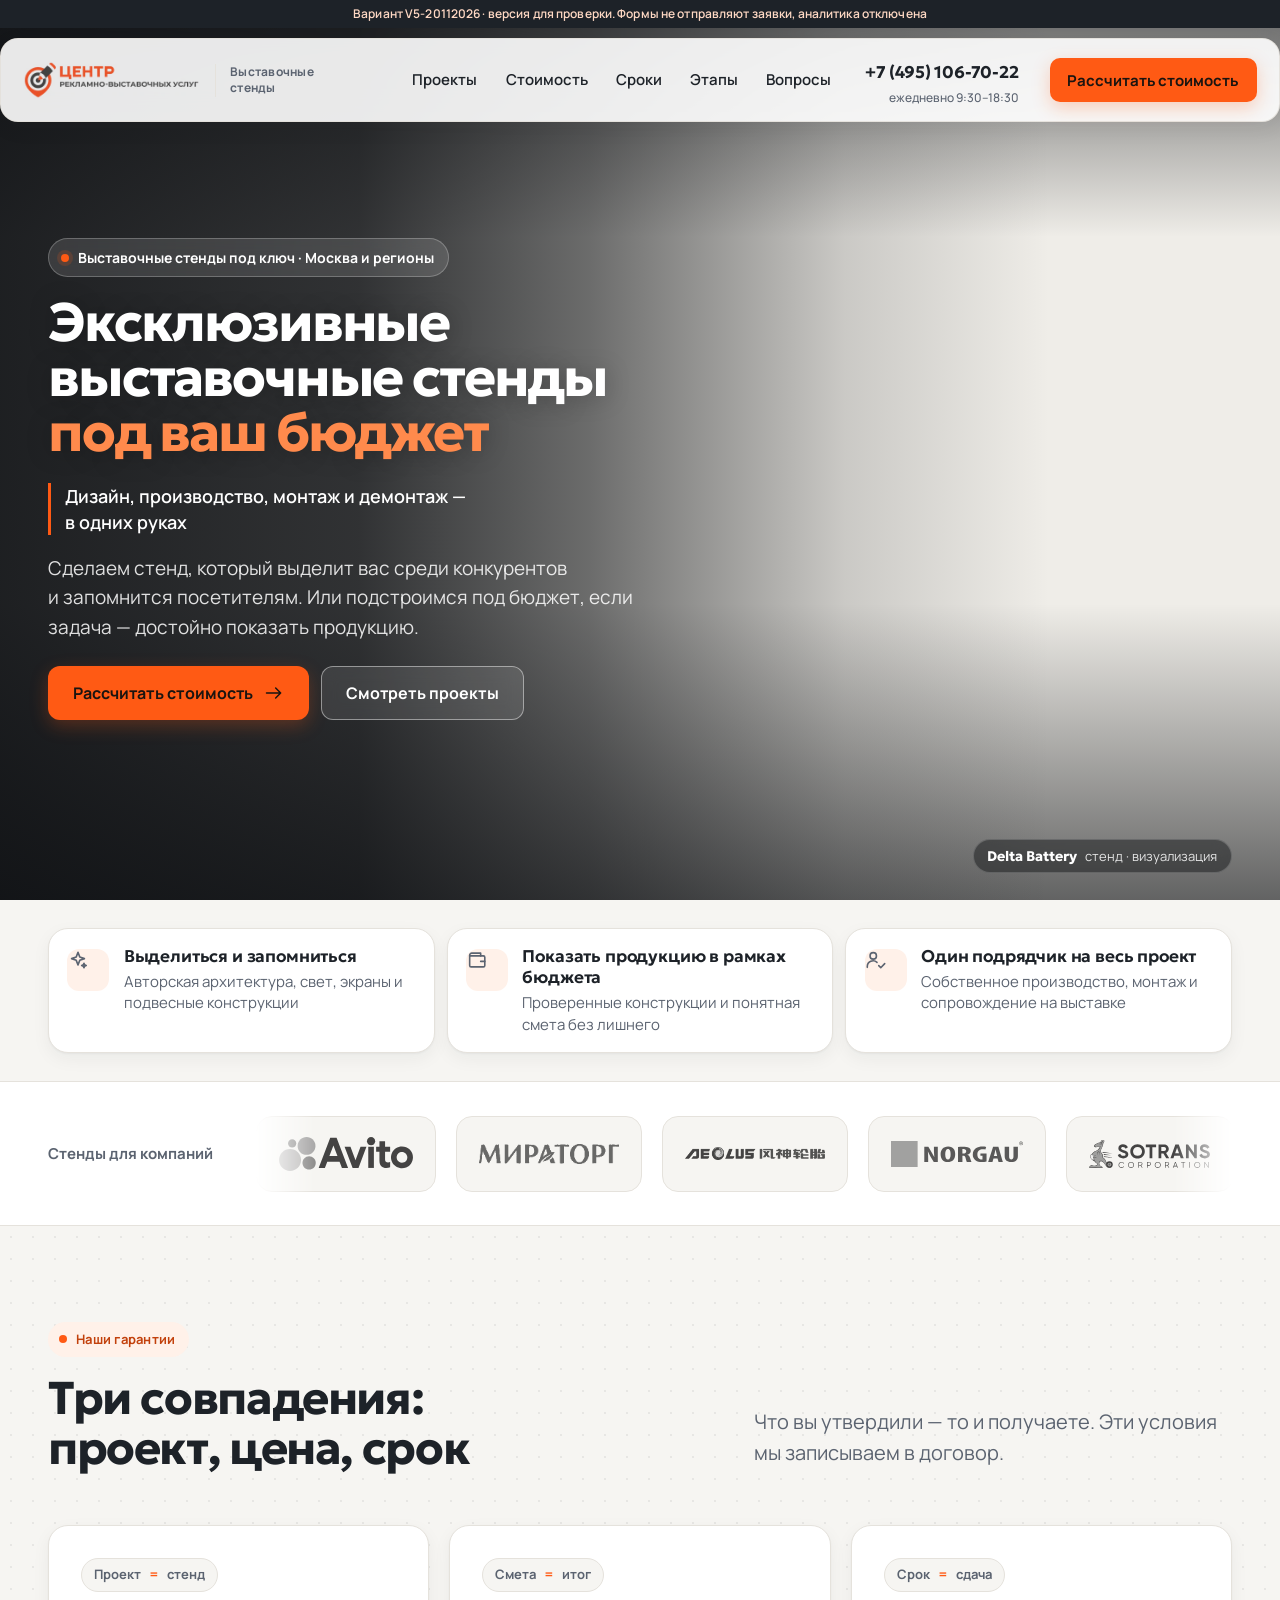
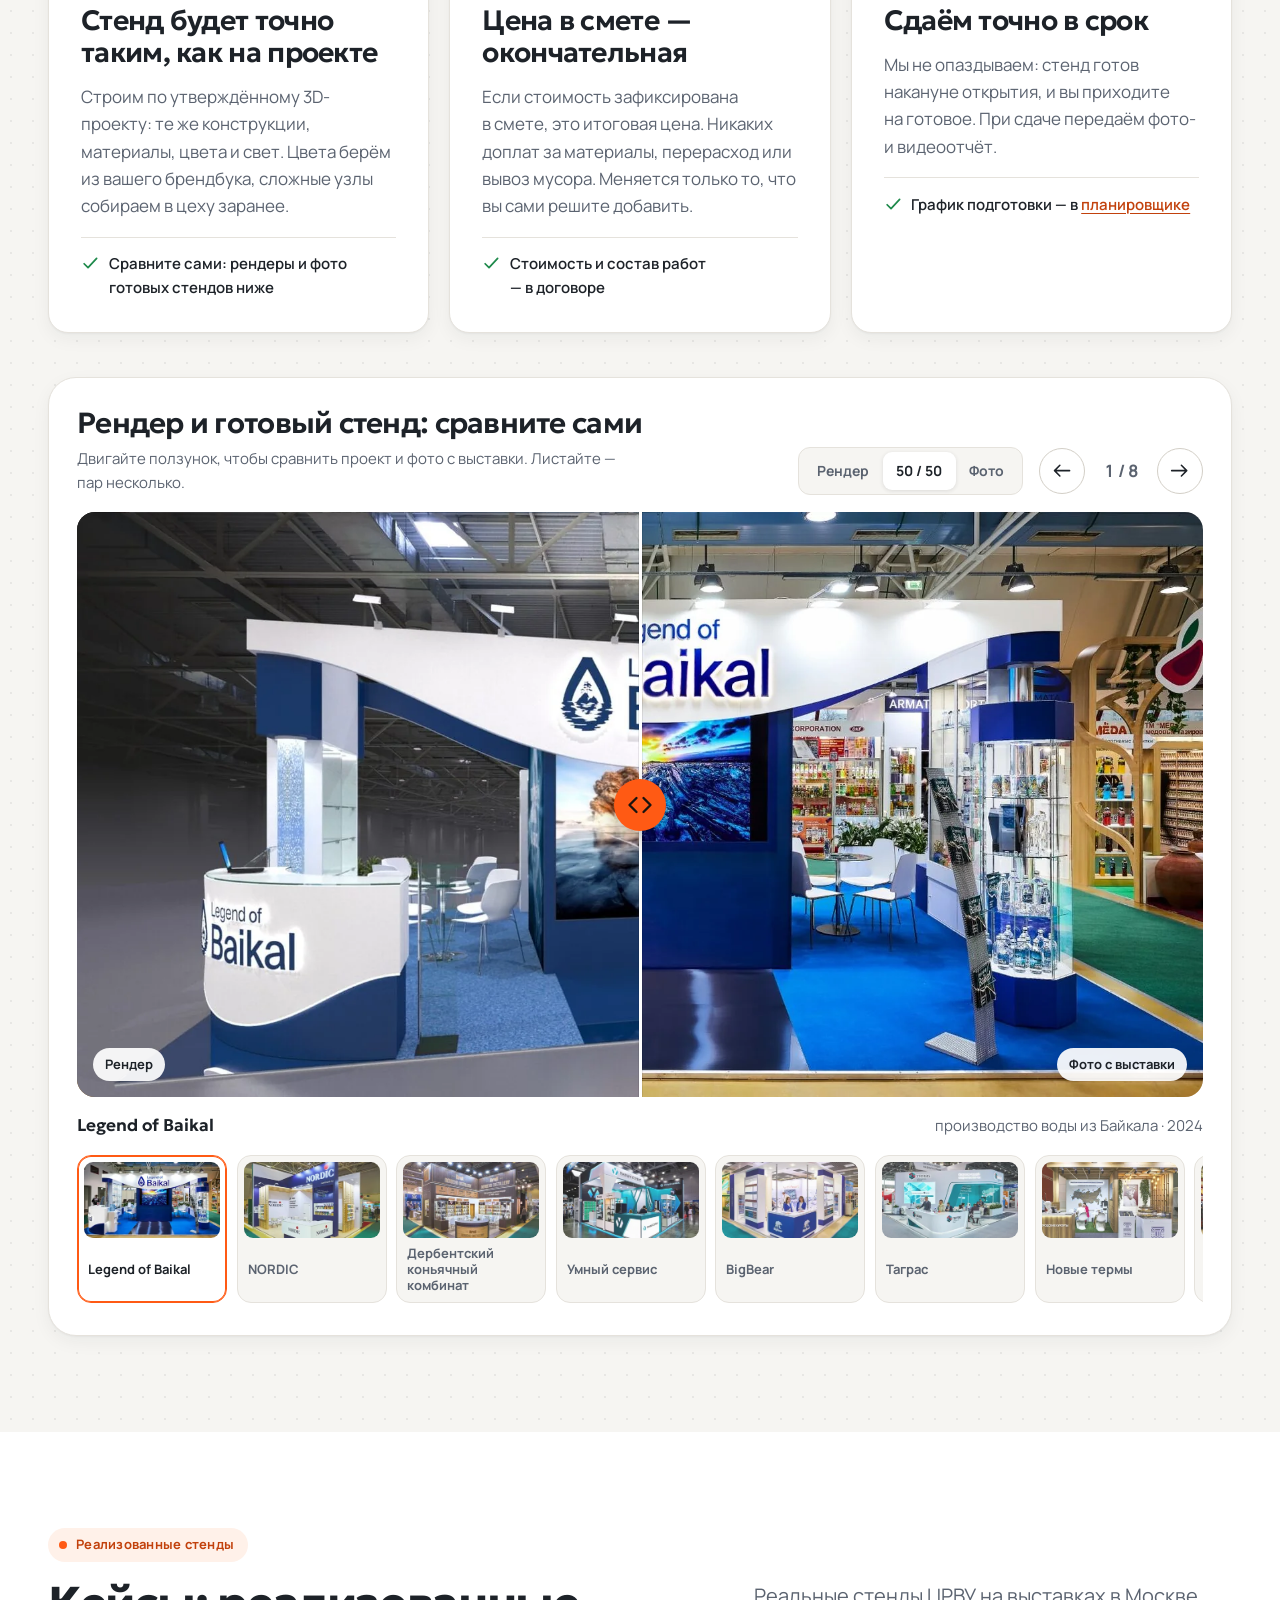
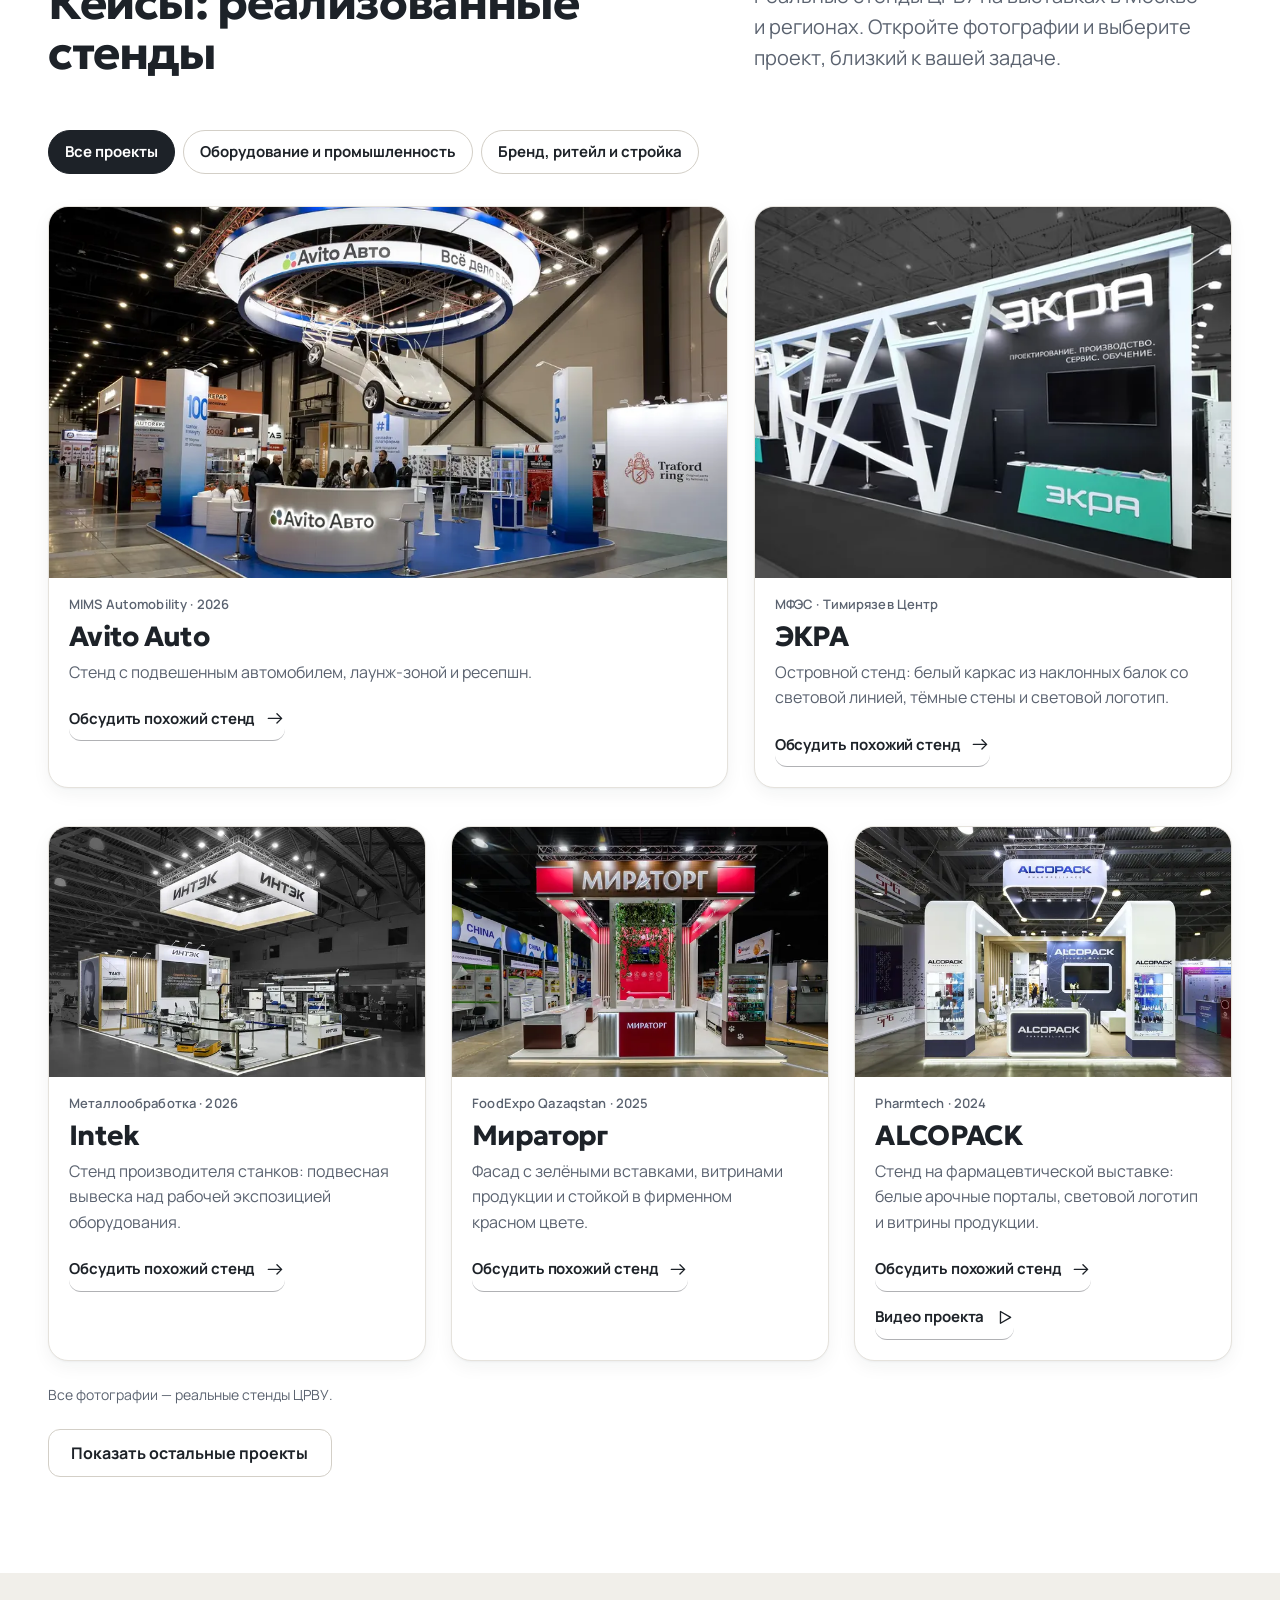
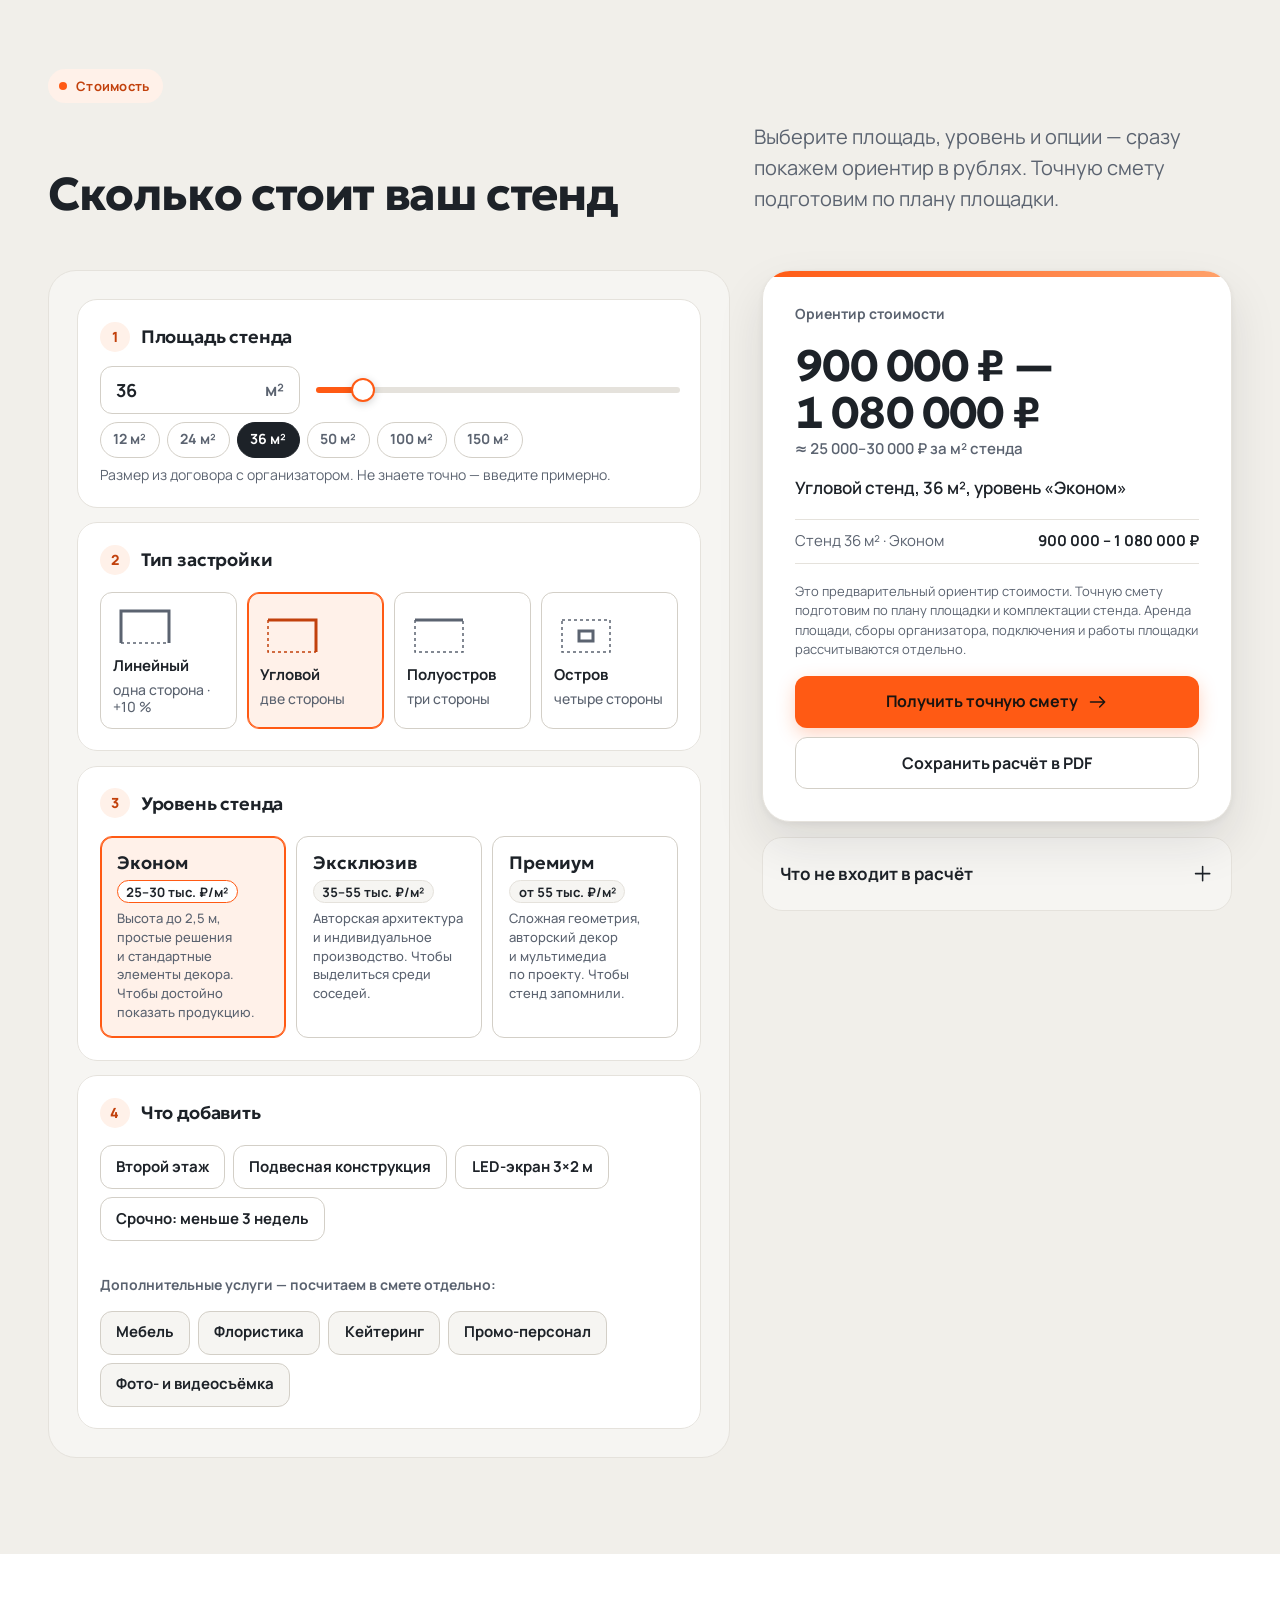
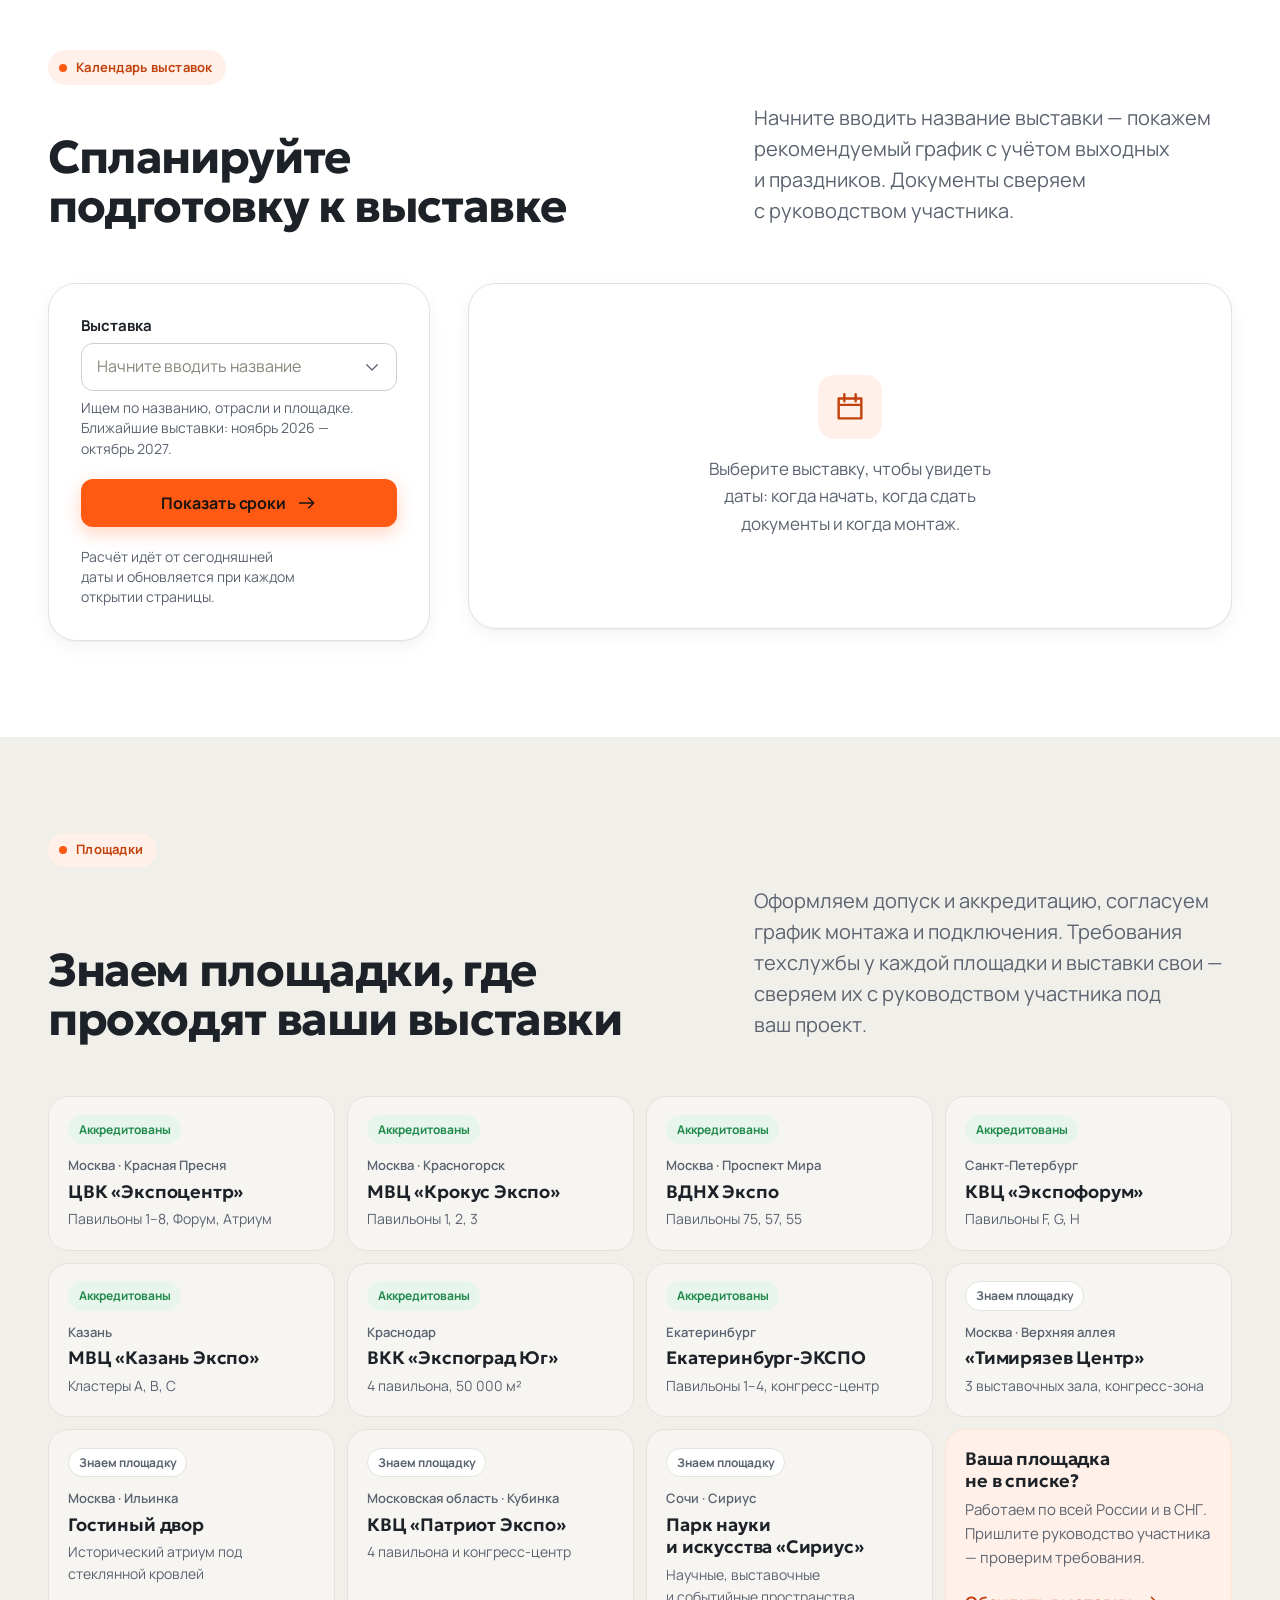
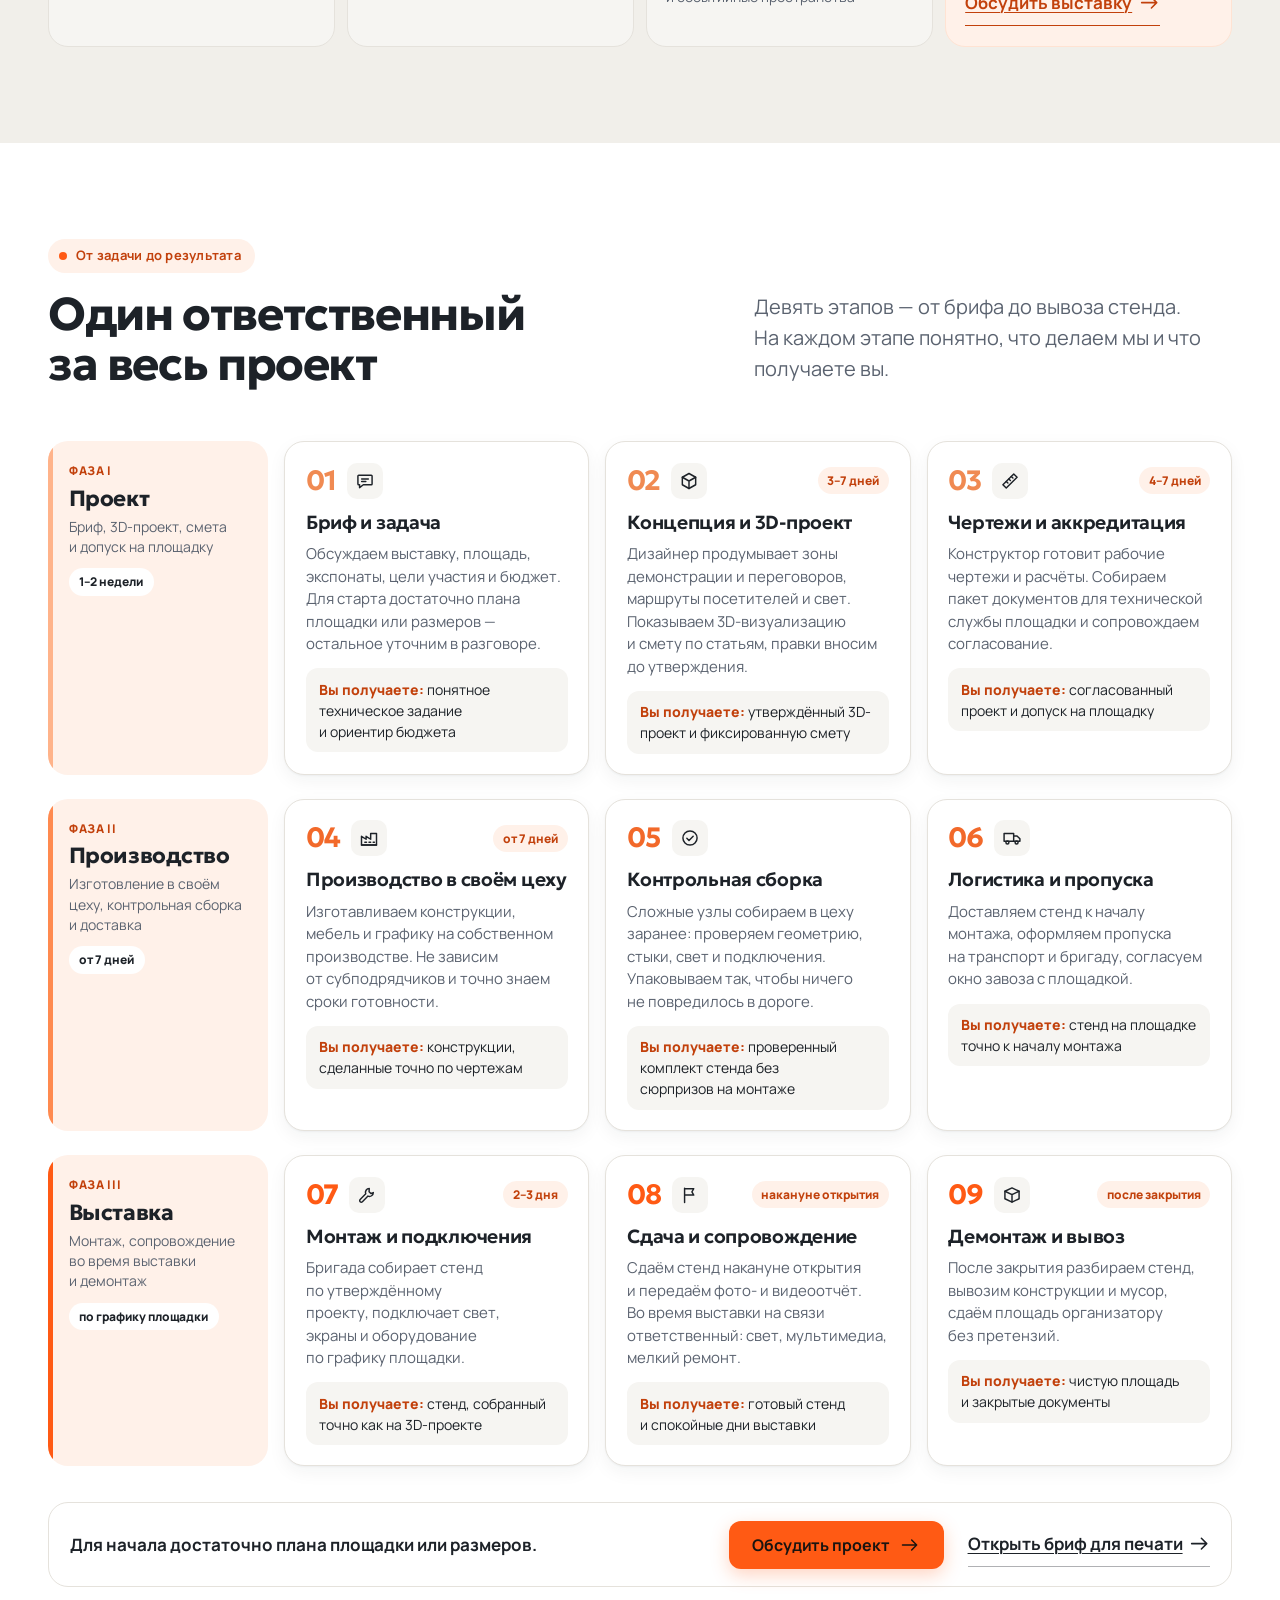
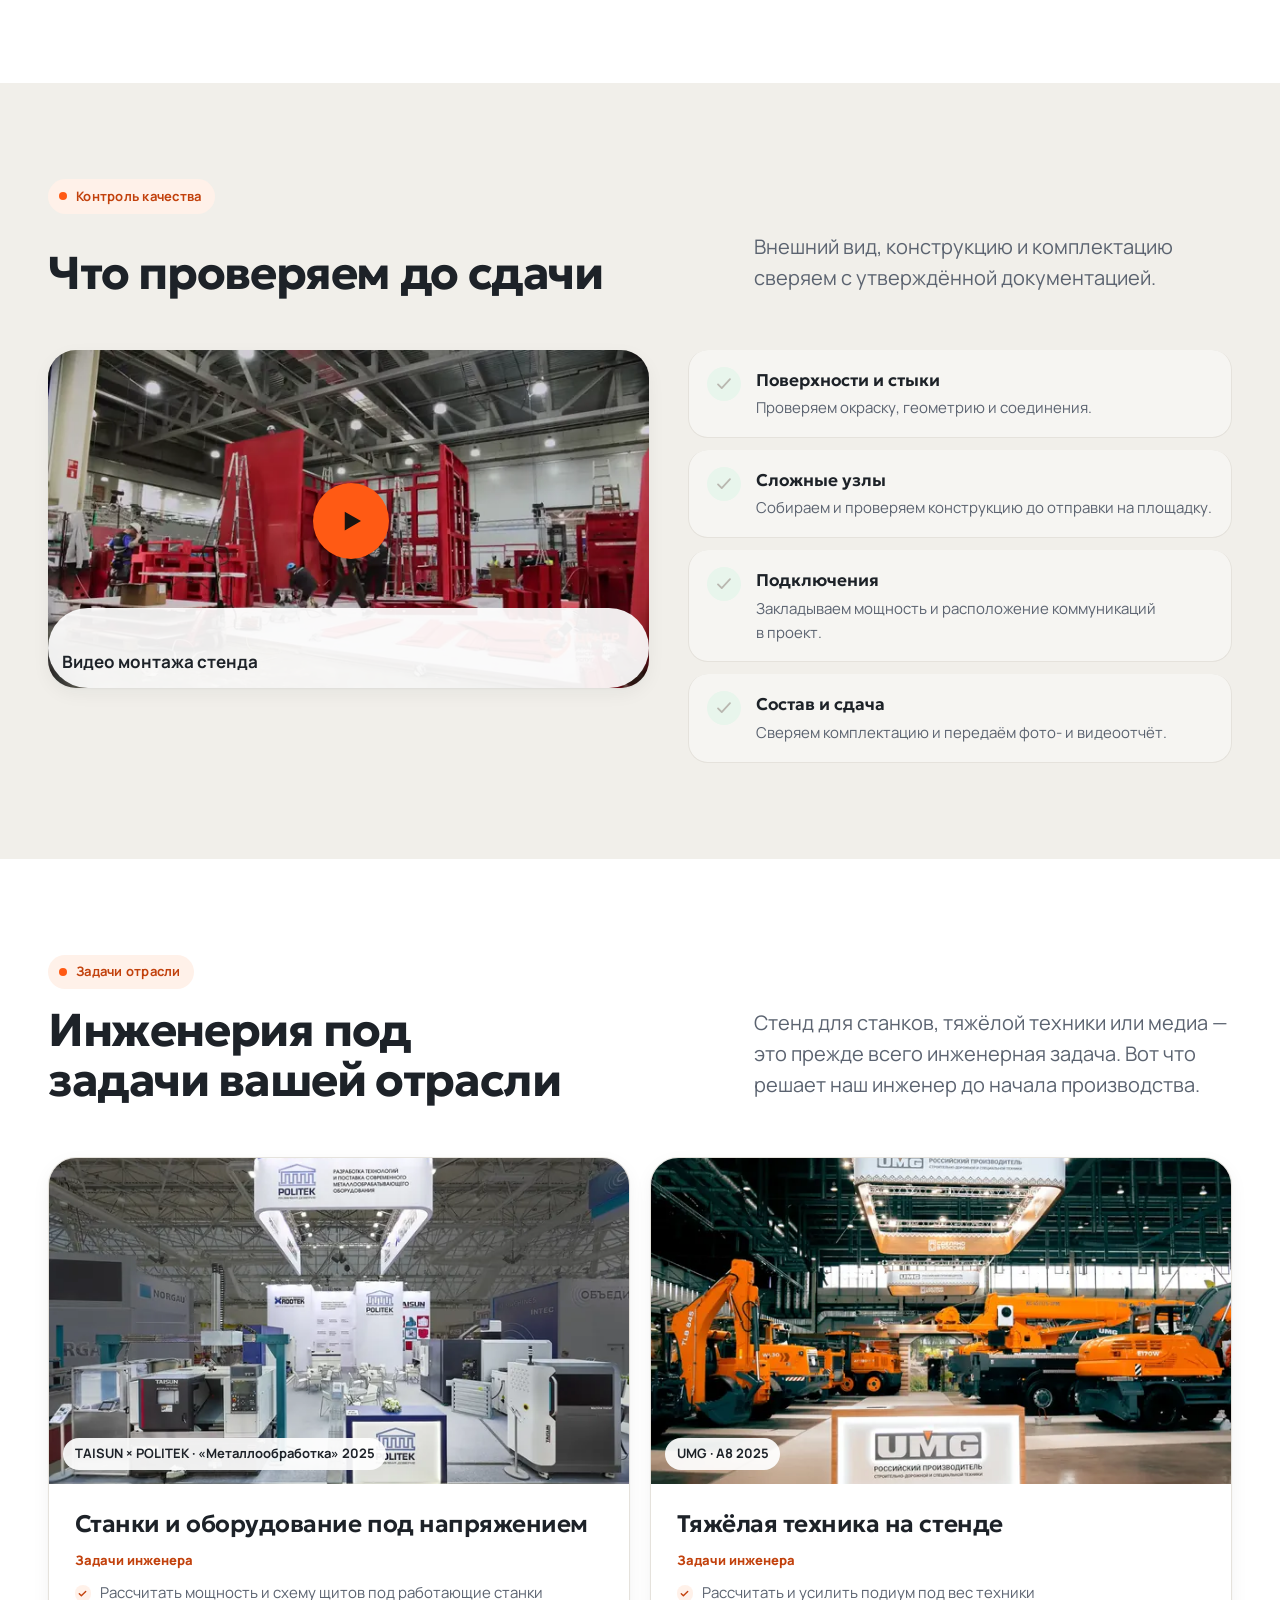
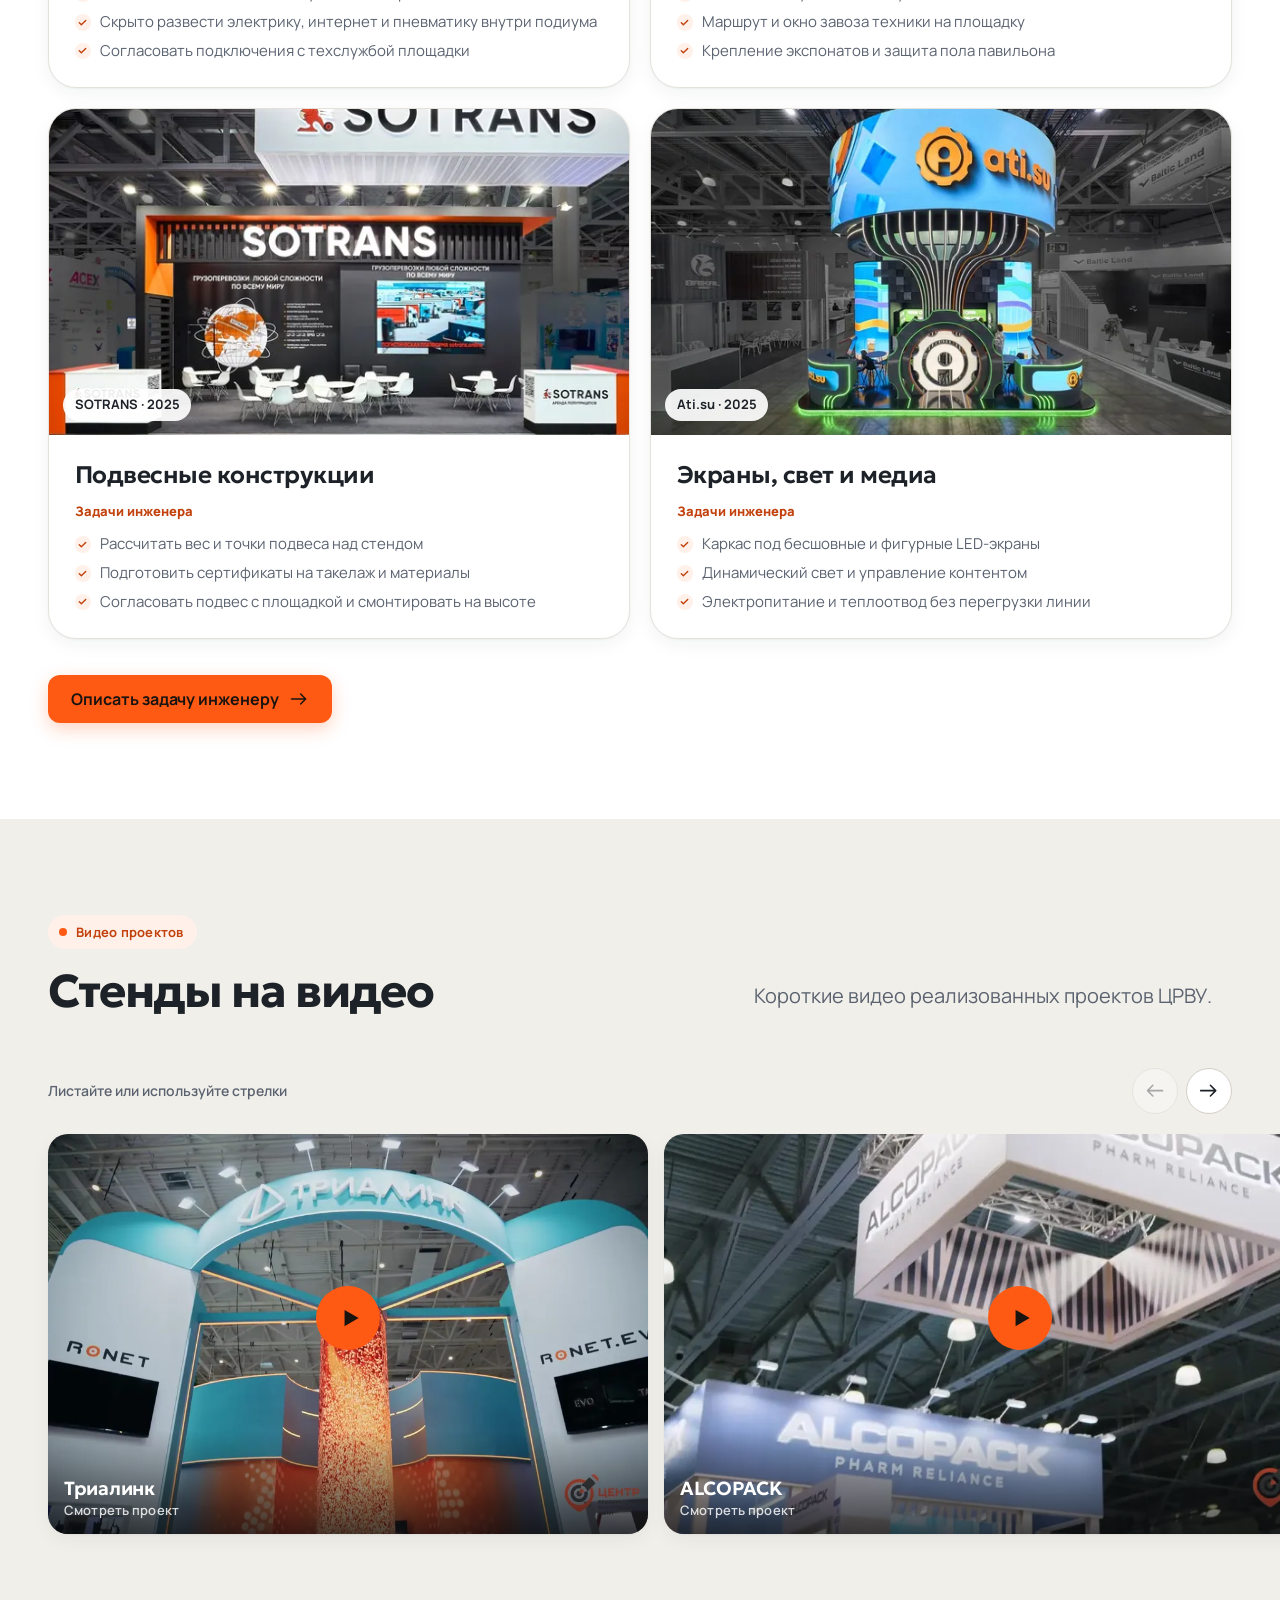
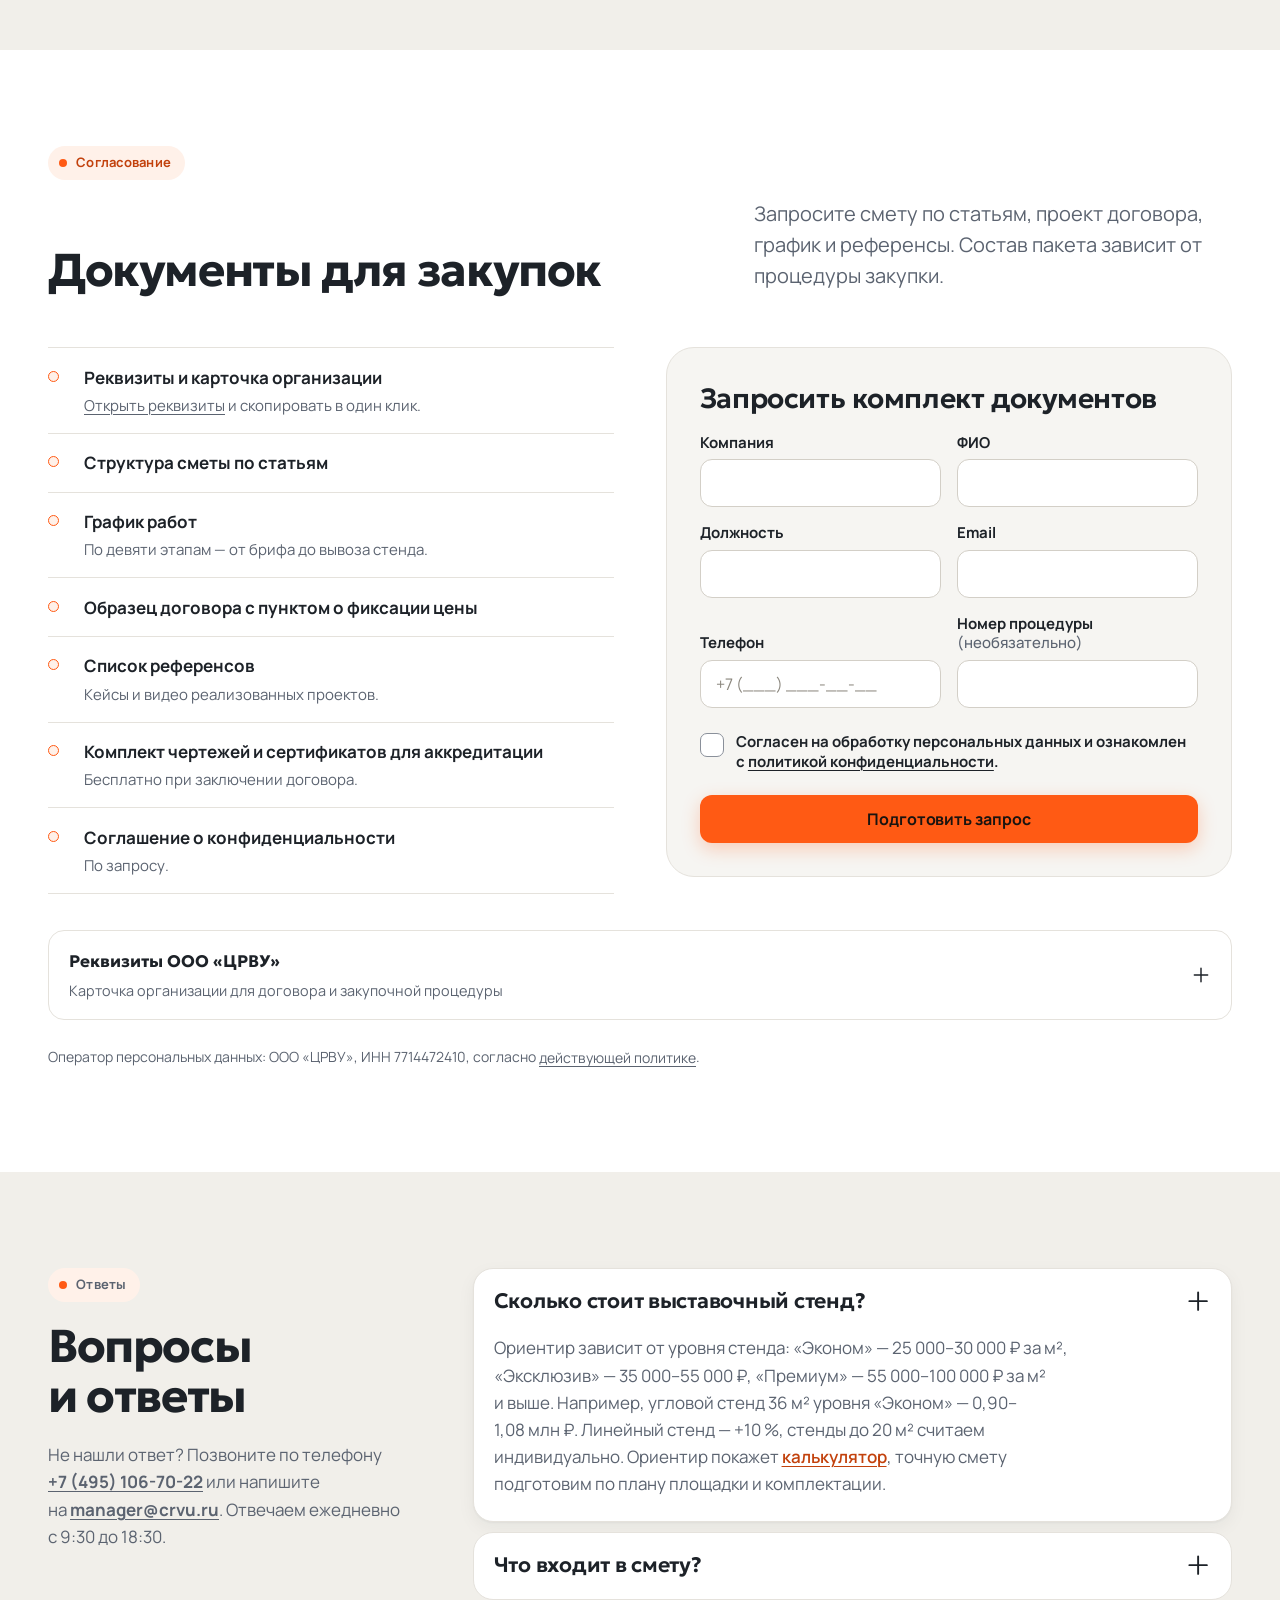
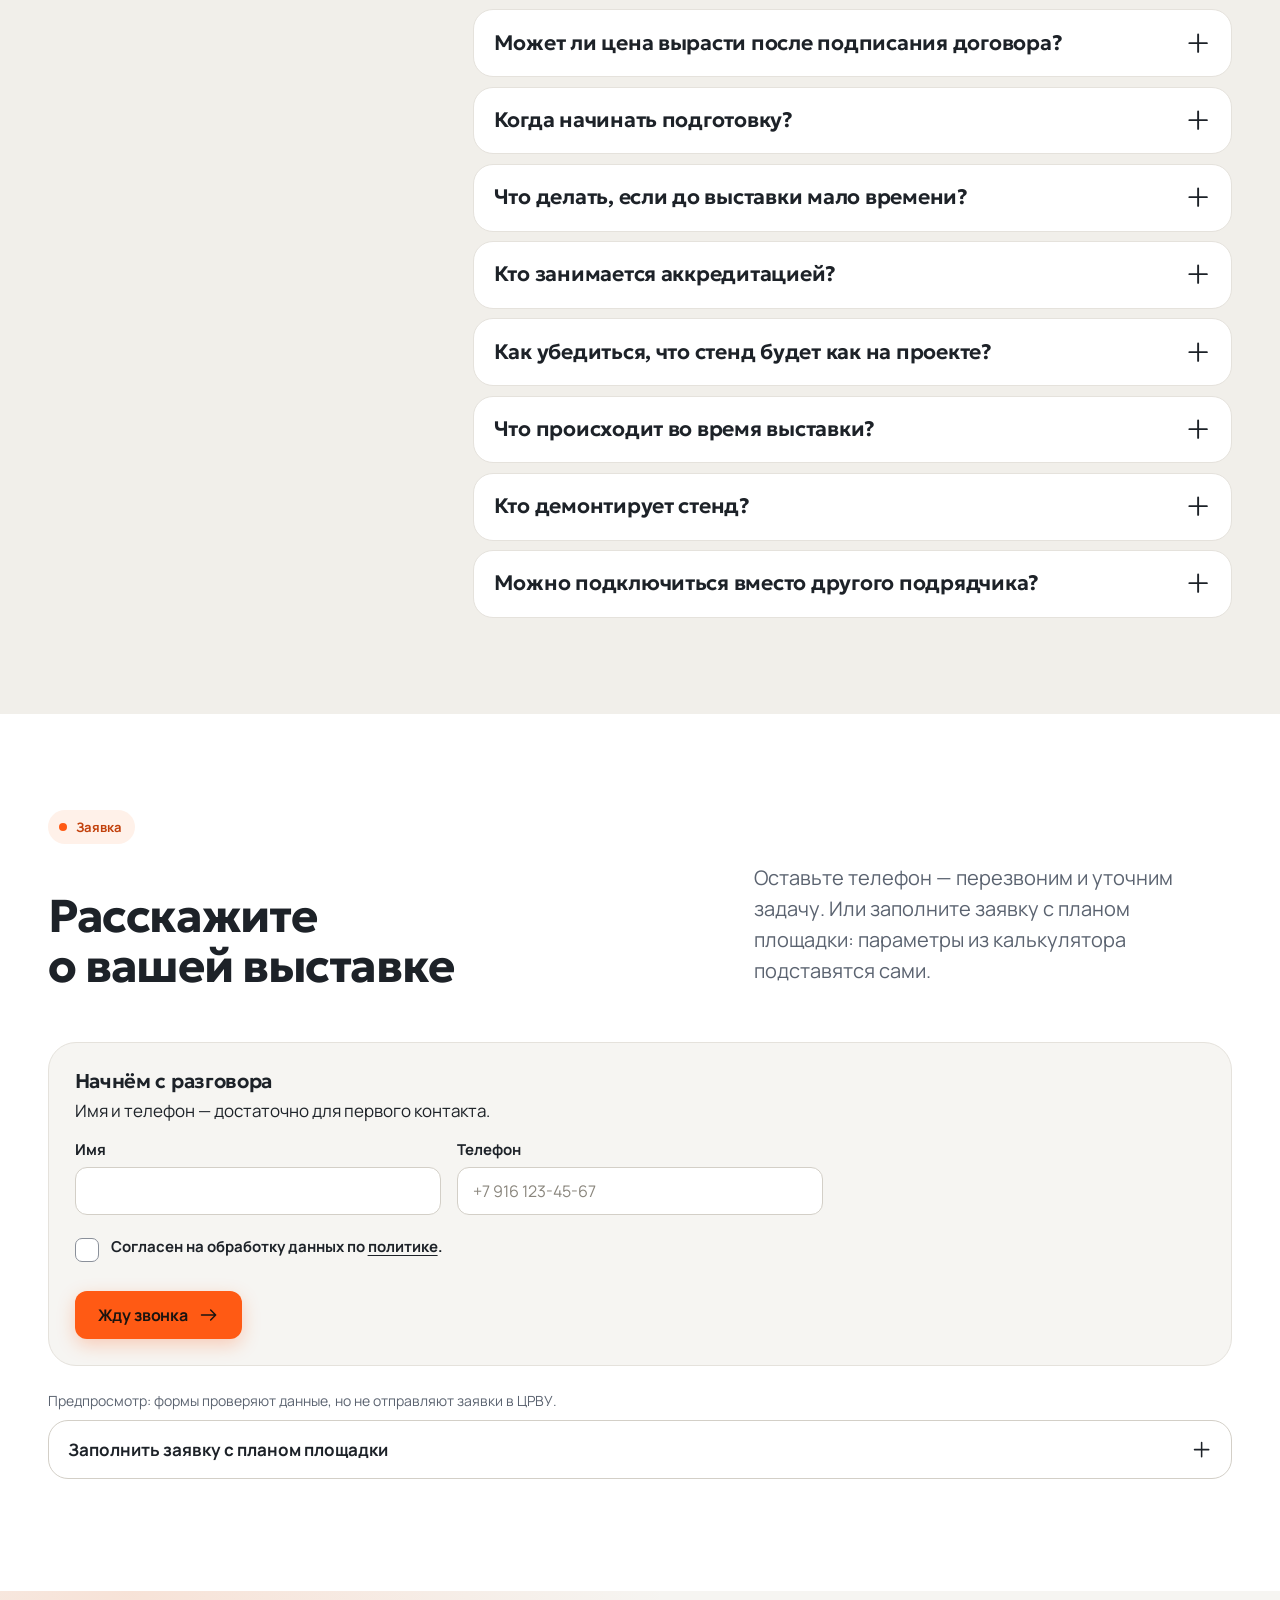
==== index.html @ b51f2aa7 "ЦРВУ: лендинг выставочных стендов, вариант V5-20112026 (убрана цена «от 900 000 ₽» с первого экрана," ====
<!DOCTYPE html>
<html lang="ru">
<head>
<meta charset="utf-8"/>
<meta content="width=device-width, initial-scale=1, viewport-fit=cover" name="viewport"/>
<title>ЦРВУ — эксклюзивные выставочные стенды под ваш бюджет | вариант V5-20112026</title>
<meta content="Выставочные стенды под ключ: дизайн, производство, монтаж и демонтаж. Три уровня — Эконом, Эксклюзив и Премиум. Реальные проекты ЦРВУ, калькулятор стоимости и планировщик сроков." name="description"/>
<meta content="noindex, nofollow" name="robots"/>
<meta content="#f6f5f2" name="theme-color"/>
<meta content="website" property="og:type"/>
<meta content="ru_RU" property="og:locale"/>
<meta content="ЦРВУ" property="og:site_name"/>
<meta content="Эксклюзивные выставочные стенды под ваш бюджет — ЦРВУ" property="og:title"/>
<meta content="Проект, производство, монтаж и демонтаж в одних руках. Рассчитайте ориентир стоимости стенда в калькуляторе." property="og:description"/>
<meta content="https://sokolnikovalex1975.github.io/crvu-stendy-landing-V5-20112026/assets/v5/hero/og-delta-1200x630.jpg" property="og:image"/>
<meta content="https://sokolnikovalex1975.github.io/crvu-stendy-landing-V5-20112026/" property="og:url"/>
<meta content="1200" property="og:image:width"/>
<meta content="630" property="og:image:height"/>
<meta content="Визуализация выставочного стенда Delta Battery: белый портал с оранжевой подсветкой, витрины и стойка ресепшн" property="og:image:alt"/>
<meta content="summary_large_image" name="twitter:card"/>
<link href="assets/logos/crvu-favicon.png" rel="icon" sizes="32x32" type="image/png"/>
<link href="assets/logos/crvu-favicon.png" rel="apple-touch-icon"/>
<link as="font" crossorigin="" href="assets/fonts/geologica-cyrillic.woff2" rel="preload" type="font/woff2"/>
<link as="font" crossorigin="" href="assets/fonts/manrope-cyrillic.woff2" rel="preload" type="font/woff2"/>
<link as="image" href="assets/v5/hero/delta-1920.webp" imagesrcset="assets/v5/hero/delta-1280.webp 1280w, assets/v5/hero/delta-1920.webp 1920w, assets/v5/hero/delta-2560.webp 2560w" imagesizes="100vw" rel="preload" media="(min-width: 1000px), (orientation: landscape)" fetchpriority="high"/>
<link as="image" href="assets/v5/hero/delta-m-800.webp" imagesrcset="assets/v5/hero/delta-m-800.webp 800w, assets/v5/hero/delta-m-1200.webp 1200w" imagesizes="100vw" rel="preload" media="(max-width: 999px) and (orientation: portrait)" fetchpriority="high"/>
<script>document.documentElement.className += ' js';</script>
<link href="assets/css/fonts.css" rel="stylesheet"/>
<link href="assets/css/base.css" rel="stylesheet"/>
<link href="assets/css/sections.css" rel="stylesheet"/>
<link href="assets/css/tools.css" rel="stylesheet"/>
<link href="assets/css/revision.css" rel="stylesheet"/>
<link href="assets/css/v3.css" rel="stylesheet"/>
<link href="assets/css/v5.css" rel="stylesheet"/>
<!-- Яндекс Метрика, Varioqub и UIS в этой версии НЕ подключены: это превью для проверки. -->
</head>
<body id="top-of-page">
<a class="skip" href="#main">Перейти к содержимому</a>
<svg aria-hidden="true" focusable="false" height="0" style="position:absolute" width="0">
<defs>
<symbol id="i-arrow" viewbox="0 0 24 24"><path d="M3 12h17M14 6l6 6-6 6"></path></symbol>
<symbol id="i-phone" viewbox="0 0 24 24"><path d="M5 3h4l2 5-2.5 1.5a11 11 0 0 0 6 6L16 13l5 2v4a2 2 0 0 1-2 2A16 16 0 0 1 3 5a2 2 0 0 1 2-2z"></path></symbol>
<symbol id="i-close" viewbox="0 0 24 24"><path d="M5 5l14 14M19 5L5 19"></path></symbol>
<symbol id="i-chev" viewbox="0 0 24 24"><path d="M9 5l7 7-7 7"></path></symbol>
<symbol id="i-play" viewbox="0 0 24 24"><path d="M7 4.5v15l13-7.5z"></path></symbol>
<symbol id="i-check" viewbox="0 0 24 24"><path d="M4 12.5l5 5 11-12"></path></symbol>
<symbol id="i-plus" viewbox="0 0 24 24"><path d="M12 4v16M4 12h16"></path></symbol>
<symbol id="i-minus" viewbox="0 0 24 24"><path d="M4 12h16"></path></symbol>
<symbol id="i-upload" viewbox="0 0 24 24"><path d="M12 16V4M6 10l6-6 6 6M4 20h16"></path></symbol>
<symbol id="i-cal" viewbox="0 0 24 24"><path d="M4 6h16v14H4zM4 10.5h16M8 3v5M16 3v5"></path></symbol>
<symbol id="i-down" viewbox="0 0 24 24"><path d="M12 4v16M6 14l6 6 6-6"></path></symbol>
<symbol id="i-ext" viewbox="0 0 24 24"><path d="M14 4h6v6M20 4l-9 9M18 14v6H4V6h6"></path></symbol>
<symbol id="i-menu" viewbox="0 0 24 24"><path d="M3 6.5h18M3 12h18M3 17.5h18"></path></symbol>
<symbol id="i-lr" viewbox="0 0 24 24"><path d="M9 6l-6 6 6 6M15 6l6 6-6 6"></path></symbol>
<symbol id="i-mail" viewbox="0 0 24 24"><path d="M3 5.5h18v13H3zM3.5 6.5L12 13l8.5-6.5"></path></symbol>
<symbol id="i-pdf" viewbox="0 0 24 24"><path d="M6 3h8l5 5v13H6zM14 3v5h5M9 15h6M9 18h4"></path></symbol>
<!-- тип стенда, вид сверху: сплошная линия — стена, штриховая — открытая сторона -->
<symbol id="plan-linear" viewbox="0 0 64 44"><g fill="none" stroke="currentColor"><path d="M8 38V6h48v32" stroke-width="3"></path><path d="M8 38h48" stroke-dasharray="3 3" stroke-width="1.5"></path></g></symbol>
<symbol id="plan-corner" viewbox="0 0 64 44"><g fill="none" stroke="currentColor"><path d="M8 6h48v32" stroke-width="3"></path><path d="M8 6v32h48" stroke-dasharray="3 3" stroke-width="1.5"></path></g></symbol>
<symbol id="plan-peninsula" viewbox="0 0 64 44"><g fill="none" stroke="currentColor"><path d="M8 6h48" stroke-width="3"></path><path d="M8 6v32h48V6" stroke-dasharray="3 3" stroke-width="1.5"></path></g></symbol>
<symbol id="plan-island" viewbox="0 0 64 44"><g fill="none" stroke="currentColor"><path d="M8 6h48v32H8z" stroke-dasharray="3 3" stroke-width="1.5"></path><path d="M25 17h14v10H25z" stroke-width="3"></path></g></symbol>
<symbol id="i-spark" viewBox="0 0 24 24"><path d="M12 3.5l1.9 5.1 5.1 1.9-5.1 1.9L12 17.5l-1.9-5.1L5 10.5l5.1-1.9z"></path><path d="M18.5 15.5l.7 1.8 1.8.7-1.8.7-.7 1.8-.7-1.8-1.8-.7 1.8-.7z"></path></symbol>
<symbol id="i-wallet" viewBox="0 0 24 24"><path d="M4 7.5h15a1.5 1.5 0 0 1 1.5 1.5v9a1.5 1.5 0 0 1-1.5 1.5H5.5A1.5 1.5 0 0 1 4 18z"></path><path d="M4 7.5V6.8A2.3 2.3 0 0 1 6.3 4.5H16v3"></path><path d="M16 13.5h4.5"></path></symbol>
<symbol id="i-hand" viewBox="0 0 24 24"><circle cx="9" cy="7.5" r="3.5"></circle><path d="M2.5 20v-.8a6.3 6.3 0 0 1 10.6-4.6"></path><path d="M15 18.2l2.2 2.2 4.3-4.5"></path></symbol>
<symbol id="i-chat" viewBox="0 0 24 24"><path d="M4.5 5h15a1 1 0 0 1 1 1v9.5a1 1 0 0 1-1 1H10l-4.5 3.5v-3.5h-1a1 1 0 0 1-1-1V6a1 1 0 0 1 1-1z"></path><path d="M8 9.5h8M8 12.5h5"></path></symbol>
<symbol id="i-cube" viewBox="0 0 24 24"><path d="M12 3l8 4.5v9L12 21l-8-4.5v-9z"></path><path d="M4 7.5l8 4.5 8-4.5M12 12v9"></path></symbol>
<symbol id="i-ruler" viewBox="0 0 24 24"><path d="M3.5 16.5L16.5 3.5l4 4-13 13z"></path><path d="M7.5 12.5l2 2M10.5 9.5l2 2M13.5 6.5l2 2"></path></symbol>
<symbol id="i-factory" viewBox="0 0 24 24"><path d="M3 20.5V10l5.5 3.5V10l5.5 3.5V6.5h7v14z"></path><path d="M3 20.5h18M7 17h2M12 17h2M17 17h1.5"></path></symbol>
<symbol id="i-check-c" viewBox="0 0 24 24"><circle cx="12" cy="12" r="8.5"></circle><path d="M8.2 12.4l2.6 2.6 5-5.2"></path></symbol>
<symbol id="i-truck" viewBox="0 0 24 24"><path d="M2.5 6.5h11.5v9.5H2.5zM14 9.5h4l3.5 3.5v3H14z"></path><circle cx="6.5" cy="17.5" r="1.8"></circle><circle cx="17.5" cy="17.5" r="1.8"></circle></symbol>
<symbol id="i-tool" viewBox="0 0 24 24"><path d="M14.7 4.2a4.6 4.6 0 0 0-4.2 6.4L3.8 17.3a1.9 1.9 0 0 0 2.7 2.7l6.7-6.7a4.6 4.6 0 0 0 6.4-4.2l-2.9 1.1-2.2-2.2z"></path></symbol>
<symbol id="i-flag" viewBox="0 0 24 24"><path d="M5.5 21V4M5.5 4.5h11l-2.2 3.8 2.2 3.8h-11"></path></symbol>
<symbol id="i-box" viewBox="0 0 24 24"><path d="M3.5 7.5L12 3.5l8.5 4v9L12 20.5l-8.5-4z"></path><path d="M3.5 7.5L12 11.5l8.5-4M12 11.5v9"></path></symbol>
</defs>
</svg>
<div class="preview-bar">Вариант V5-20112026 · версия для проверки. Формы не&nbsp;отправляют заявки, аналитика отключена</div>
<script>(function(){var b=document.querySelector(".preview-bar"),r=document.documentElement;function s(){r.style.setProperty("--pbar-h",(b?b.offsetHeight:0)+"px");}s();addEventListener("resize",s);})();</script>
<!-- ============ ШАПКА ============ -->
<header class="hdr" id="hdr">
<div class="container hdr__in">
<a aria-label="ЦРВУ — выставочные стенды, в начало страницы" class="logo" href="#top">
<img alt="ЦРВУ" height="44" src="assets/logos/crvu-logo-header.webp" width="205"/>
<span class="logo__d">Выставочные<br/>стенды</span>
</a>
<nav aria-label="Основная навигация" class="nav">
<ul>
<li><a href="#cases">Проекты</a></li>
<li><a href="#calculator">Стоимость</a></li>
<li><a href="#planner">Сроки</a></li>
<li><a href="#process">Этапы</a></li>
<li><a href="#faq">Вопросы</a></li>
</ul>
</nav>
<div class="hdr__tel">
<a data-goal="click_phone" href="tel:+74951067022">+7 (495) 106-70-22</a>
<small>ежедневно 9:30–18:30</small>
</div>
<a class="btn btn--accent btn--sm hdr__cta" href="#calculator">Рассчитать стоимость</a>
<button aria-controls="mmenu" aria-expanded="false" aria-label="Открыть меню" class="burger" id="burger" type="button">
<svg aria-hidden="true" class="ico ico--menu"><use href="#i-menu"></use></svg>
<svg aria-hidden="true" class="ico ico--x"><use href="#i-close"></use></svg>
</button>
</div>
</header>
<div aria-label="Меню" class="mmenu" id="mmenu">
<a href="#cases">Проекты <svg aria-hidden="true" class="ico"><use href="#i-arrow"></use></svg></a>
<a href="#calculator">Стоимость <svg aria-hidden="true" class="ico"><use href="#i-arrow"></use></svg></a>
<a href="#planner">Сроки <svg aria-hidden="true" class="ico"><use href="#i-arrow"></use></svg></a>
<a href="#process">Этапы <svg aria-hidden="true" class="ico"><use href="#i-arrow"></use></svg></a>
<a href="#faq">Вопросы <svg aria-hidden="true" class="ico"><use href="#i-arrow"></use></svg></a>
<div class="mmenu__foot">
<a class="tel" data-goal="click_phone" href="tel:+74951067022">+7 (495) 106-70-22</a>
<p class="hint">Ежедневно 9:30–18:30</p>
<a class="btn btn--accent" href="#calculator">Рассчитать стоимость</a>
</div>
</div>
<main id="main">
<!-- ============ HERO ============ -->
<section aria-labelledby="hero-title" class="hero4" id="top">
<picture class="hero4__bg">
<source media="(max-width: 999px) and (orientation: portrait)" srcset="assets/v5/hero/delta-m-800.webp 800w, assets/v5/hero/delta-m-1200.webp 1200w" sizes="100vw" width="800" height="1433"/>
<img alt="Визуализация выставочного стенда Delta Battery: белый портал с оранжевой подсветкой, витрины с аккумуляторами и стойка ресепшн" decoding="async" fetchpriority="high" height="1072" sizes="100vw" src="assets/v5/hero/delta-1920.webp" srcset="assets/v5/hero/delta-1280.webp 1280w, assets/v5/hero/delta-1920.webp 1920w, assets/v5/hero/delta-2560.webp 2560w" width="1920"/>
</picture>
<div class="container hero4__in">
<div class="hero4__copy">
<p class="eyebrow">Выставочные стенды под ключ · Москва и регионы</p>
<h1 id="hero-title">Эксклюзивные выставочные стенды <span class="hl">под ваш бюджет</span></h1>
<div class="hero3__from hero3__from--text">
<p class="hero3__from-d">Дизайн, производство, монтаж и&nbsp;демонтаж — в&nbsp;одних руках</p>
</div>
<p class="hero3__lead">Сделаем стенд, который выделит вас среди конкурентов и&nbsp;запомнится посетителям. Или подстроимся под бюджет, если задача — достойно показать продукцию.</p>
<div class="hero3__cta">
<a class="btn btn--accent" data-goal="cta_hero" href="#calculator">Рассчитать стоимость <svg aria-hidden="true" class="ico"><use href="#i-arrow"></use></svg></a>
<a class="btn btn--soft" href="#cases">Смотреть проекты</a>
</div>
</div>
</div>
<p class="hero4__cap"><b>Delta Battery</b><span><span class="hero4__cap-long">стенд · </span>визуализация</span></p>
</section>
<div class="hero-paths">
<div class="container">
<ul class="hero3__paths" role="list">
<li><span class="hero3__ico" aria-hidden="true"><svg class="ico"><use href="#i-spark"></use></svg></span><div><b>Выделиться и запомниться</b><span>Авторская архитектура, свет, экраны и подвесные конструкции</span></div></li>
<li><span class="hero3__ico" aria-hidden="true"><svg class="ico"><use href="#i-wallet"></use></svg></span><div><b>Показать продукцию в рамках бюджета</b><span>Проверенные конструкции и понятная смета без лишнего</span></div></li>
<li><span class="hero3__ico" aria-hidden="true"><svg class="ico"><use href="#i-hand"></use></svg></span><div><b>Один подрядчик на весь проект</b><span>Собственное производство, монтаж и сопровождение на выставке</span></div></li>
</ul>
</div>
</div>
<!-- ============ ЛОГОТИПЫ КЛИЕНТОВ ============ -->
<section aria-labelledby="clients-title" class="clients">
<div class="container clients__in">
<h2 class="clients__lab" id="clients-title">Стенды для компаний</h2>
<div class="logos" data-marquee="">
<div class="logos__track">
<ul class="logos__list" role="list">
<li><img alt="Avito" height="40" loading="lazy" src="assets/v3/logos/avito.svg" width="157"/></li>
<li><img alt="Мираторг" height="27" loading="lazy" src="assets/v3/logos/miratorg.png" width="191"/></li>
<li><img alt="AEOLUS" height="23" loading="lazy" src="assets/v3/logos/aeolus.png" width="257"/></li>
<li><img alt="NORGAU" height="26" loading="lazy" src="assets/v3/logos/norgau.svg" width="132"/></li>
<li><img alt="SOTRANS" height="38" loading="lazy" src="assets/v3/logos/sotrans.svg" width="163"/></li>
<li><img alt="EvroPac" height="40" loading="lazy" src="assets/v3/logos/evropac.svg" width="176"/></li>
<li><img alt="Таграс" height="106" loading="lazy" src="assets/v3/logos/tagras.png" width="392"/></li>
<li><img alt="NORDIC" height="228" loading="lazy" src="assets/v3/logos/nordic.png" width="640"/></li>
<li><img alt="ЭКРА" height="28" loading="lazy" src="assets/v3/logos/ekra.svg" width="100"/></li>
<li><img alt="BetaFlex" height="49" loading="lazy" src="assets/v3/logos/betaflex.png" width="184"/></li>
</ul>
<ul aria-hidden="true" class="logos__list" role="list">
<li><img alt="" height="40" loading="lazy" src="assets/v3/logos/avito.svg" width="157"/></li>
<li><img alt="" height="27" loading="lazy" src="assets/v3/logos/miratorg.png" width="191"/></li>
<li><img alt="" height="23" loading="lazy" src="assets/v3/logos/aeolus.png" width="257"/></li>
<li><img alt="" height="26" loading="lazy" src="assets/v3/logos/norgau.svg" width="132"/></li>
<li><img alt="" height="38" loading="lazy" src="assets/v3/logos/sotrans.svg" width="163"/></li>
<li><img alt="" height="40" loading="lazy" src="assets/v3/logos/evropac.svg" width="176"/></li>
<li><img alt="" height="106" loading="lazy" src="assets/v3/logos/tagras.png" width="392"/></li>
<li><img alt="" height="228" loading="lazy" src="assets/v3/logos/nordic.png" width="640"/></li>
<li><img alt="" height="28" loading="lazy" src="assets/v3/logos/ekra.svg" width="100"/></li>
<li><img alt="" height="49" loading="lazy" src="assets/v3/logos/betaflex.png" width="184"/></li>
</ul>
</div>
</div>
</div>
</section>
<!-- ============ ТРИ СОВПАДЕНИЯ + РЕНДЕР/РЕАЛЬНОСТЬ ============ -->
<section aria-labelledby="match-title" class="sec sec--dots" id="match">
<div class="container">
<header class="sec__head sec__head--split">
<p class="tag">Наши гарантии</p>
<h2 class="sec__title" id="match-title">Три совпадения: проект, цена, срок</h2>
<p class="sec__lead">Что вы утвердили — то и&nbsp;получаете. Эти условия мы записываем в&nbsp;договор.</p>
</header>
<ol class="eq3" role="list">
<li class="eq3__i rv">
<p class="eq3__k"><span>Проект</span><i aria-hidden="true">=</i><span>стенд</span></p>
<h3>Стенд будет точно таким, как на&nbsp;проекте</h3>
<p>Строим по утверждённому 3D-проекту: те же конструкции, материалы, цвета и&nbsp;свет. Цвета берём из вашего брендбука, сложные узлы собираем в&nbsp;цеху заранее.</p>
<p class="eq3__proof"><svg aria-hidden="true" class="ico"><use href="#i-check"></use></svg><span>Сравните сами: рендеры и&nbsp;фото готовых стендов ниже</span></p>
</li>
<li class="eq3__i rv rv-d1">
<p class="eq3__k"><span>Смета</span><i aria-hidden="true">=</i><span>итог</span></p>
<h3>Цена в&nbsp;смете&nbsp;— окончательная</h3>
<p>Если стоимость зафиксирована в&nbsp;смете, это итоговая цена. Никаких доплат за&nbsp;материалы, перерасход или вывоз мусора. Меняется только то, что вы сами решите добавить.</p>
<p class="eq3__proof"><svg aria-hidden="true" class="ico"><use href="#i-check"></use></svg><span>Стоимость и&nbsp;состав работ — в&nbsp;договоре</span></p>
</li>
<li class="eq3__i rv rv-d2">
<p class="eq3__k"><span>Срок</span><i aria-hidden="true">=</i><span>сдача</span></p>
<h3>Сдаём точно в&nbsp;срок</h3>
<p>Мы не опаздываем: стенд готов накануне открытия, и&nbsp;вы приходите на&nbsp;готовое. При сдаче передаём фото- и&nbsp;видеоотчёт.</p>
<p class="eq3__proof"><svg aria-hidden="true" class="ico"><use href="#i-check"></use></svg><span>График подготовки — в&nbsp;<a href="#planner">планировщике</a></span></p>
</li>
</ol>
<div class="pairs" id="compare">
<div class="pairs__head">
<div>
<h3 class="pairs__title">Рендер и готовый стенд: сравните сами</h3>
<p class="pairs__sub">Двигайте ползунок, чтобы сравнить проект и&nbsp;фото с&nbsp;выставки. Листайте — пар несколько.</p>
</div>
<div class="pairs__nav">
<div aria-label="Что показать" class="seg" role="group">
<button aria-pressed="false" class="seg__b" data-cmp-show="100" type="button">Рендер</button>
<button aria-pressed="true" class="seg__b" data-cmp-show="50" type="button">50 / 50</button>
<button aria-pressed="false" class="seg__b" data-cmp-show="0" type="button">Фото</button>
</div>
<button aria-label="Предыдущий проект" class="rbtn rbtn--prev" data-pair-prev="" type="button"><svg aria-hidden="true" class="ico"><use href="#i-arrow"></use></svg></button>
<span aria-live="polite" class="pairs__count" id="pairCount">1 / 8</span>
<button aria-label="Следующий проект" class="rbtn" data-pair-next="" type="button"><svg aria-hidden="true" class="ico"><use href="#i-arrow"></use></svg></button>
</div>
</div>
<figure class="cmp" data-cmp="">
<div class="cmp__stage" data-cmp-stage="">
<img alt="Фото готового стенда Legend of Baikal на выставке" class="cmp__img" data-pair-real="" decoding="async" draggable="false" height="873" loading="lazy" sizes="(min-width: 1340px) 1280px, 100vw" src="assets/v3/pairs/baikal-real-1680.webp" srcset="assets/v3/pairs/baikal-real-960.webp 960w, assets/v3/pairs/baikal-real-1680.webp 1680w" width="1680"/>
<div class="cmp__clip" data-cmp-clip="">
<img alt="3D-рендер стенда Legend of Baikal" class="cmp__img" data-pair-render="" decoding="async" draggable="false" height="873" loading="lazy" sizes="(min-width: 1340px) 1280px, 100vw" src="assets/v3/pairs/baikal-render-1680.webp" srcset="assets/v3/pairs/baikal-render-960.webp 960w, assets/v3/pairs/baikal-render-1680.webp 1680w" width="1680"/>
</div>
<span aria-hidden="true" class="cmp__lab cmp__lab--l">Рендер</span>
<span aria-hidden="true" class="cmp__lab cmp__lab--r">Фото с выставки</span>
<div aria-label="Ползунок сравнения рендера и фотографии готового стенда; стрелки влево и вправо двигают границу" aria-orientation="horizontal" aria-valuemax="100" aria-valuemin="0" aria-valuenow="50" aria-valuetext="Рендер слева, фотография справа, граница на 50 процентах" class="cmp__handle" data-cmp-handle="" role="slider" tabindex="0">
<span class="cmp__knob"><svg aria-hidden="true" class="ico"><use href="#i-lr"></use></svg></span>
</div>
</div>
<figcaption class="cmp__cap" id="pairCap"><b>Legend of Baikal</b><span>производство воды из Байкала · 2024</span></figcaption>
</figure>
<div aria-label="Пары «рендер — фото»" class="pairs__thumbs" id="pairThumbs" role="group">
<button aria-pressed="true" class="pthumb" data-pair="0" type="button"><img alt="" height="187" loading="lazy" src="assets/v3/pairs/baikal-thumb.webp" width="360"/><span>Legend of Baikal</span></button>
<button aria-pressed="false" class="pthumb" data-pair="1" type="button"><img alt="" height="187" loading="lazy" src="assets/v3/pairs/nordic-thumb.webp" width="360"/><span>NORDIC</span></button>
<button aria-pressed="false" class="pthumb" data-pair="2" type="button"><img alt="" height="187" loading="lazy" src="assets/v3/pairs/derbent-thumb.webp" width="360"/><span>Дербентский коньячный комбинат</span></button>
<button aria-pressed="false" class="pthumb" data-pair="3" type="button"><img alt="" height="187" loading="lazy" src="assets/v3/pairs/umny-servis-thumb.webp" width="360"/><span>Умный сервис</span></button>
<button aria-pressed="false" class="pthumb" data-pair="4" type="button"><img alt="" height="187" loading="lazy" src="assets/v3/pairs/bigbear-thumb.webp" width="360"/><span>BigBear</span></button>
<button aria-pressed="false" class="pthumb" data-pair="5" type="button"><img alt="" height="187" loading="lazy" src="assets/v3/pairs/tagras-thumb.webp" width="360"/><span>Таграс</span></button>
<button aria-pressed="false" class="pthumb" data-pair="6" type="button"><img alt="" height="187" loading="lazy" src="assets/v3/pairs/novye-termy-thumb.webp" width="360"/><span>Новые термы</span></button>
<button aria-pressed="false" class="pthumb" data-pair="7" type="button"><img alt="" height="187" loading="lazy" src="assets/v3/pairs/avtokar-thumb.webp" width="360"/><span>Автокар · LONKING</span></button>
</div>
</div>
</div>
</section>
<!-- ============ КЕЙСЫ ============ -->
<section aria-labelledby="cases-title" class="sec sec--white" id="cases">
<div class="container">
<header class="sec__head sec__head--split">
<p class="tag">Реализованные стенды</p>
<h2 class="sec__title" id="cases-title">Кейсы: реализованные стенды</h2>
<p class="sec__lead">Реальные стенды ЦРВУ на&nbsp;выставках в&nbsp;Москве и&nbsp;регионах. Откройте фотографии и&nbsp;выберите проект, близкий к&nbsp;вашей задаче.</p>
</header>
<div aria-label="Фильтр проектов" class="filters" id="caseFilters" role="group"><button aria-pressed="true" class="chip" data-filter="all" type="button">Все проекты</button><button aria-pressed="false" class="chip" data-filter="industry" type="button">Оборудование и промышленность</button><button aria-pressed="false" class="chip" data-filter="brand" type="button">Бренд, ритейл и стройка</button></div>
<p class="sr-only" id="casesLive" role="status"></p>
<div class="cases__grid is-all" id="casesGrid">
<article class="case case--xl rv" data-category="brand" id="case-avito">
<button aria-haspopup="dialog" aria-label="Открыть фото: Avito Auto, MIMS Automobility 2026" class="case__media" data-lb="avito" type="button"><img alt="Стенд Avito Auto на выставке MIMS Automobility 2026 с подвешенным автомобилем" decoding="async" height="1280" loading="lazy" sizes="(min-width: 1000px) 58vw, (min-width: 640px) 50vw, 100vw" src="assets/real/thumbs/avito-auto-mims-2026-front-left-wide-img3667-1920-960.webp" srcset="assets/real/thumbs/avito-auto-mims-2026-front-left-wide-img3667-1920-640.webp 640w, assets/real/thumbs/avito-auto-mims-2026-front-left-wide-img3667-1920-960.webp 960w, assets/real/avito-auto-mims-2026-front-left-wide-img3667-1920.webp 1920w" width="1920"/></button>
<div class="case__body">
<p class="case__meta mono"><span>MIMS Automobility · 2026</span></p>
<h3 class="case__t">Avito Auto</h3>
<p class="case__d">Стенд с подвешенным автомобилем, лаунж-зоной и ресепшн.</p>
<div class="case__act"><button class="btn btn--text" data-quote="Avito Auto, MIMS Automobility 2026" data-quote-area="" type="button">Обсудить похожий стенд <svg aria-hidden="true" class="ico"><use href="#i-arrow"></use></svg></button></div>
</div>
</article>
<article class="case case--l rv" data-category="industry" id="case-ekra">
<button aria-haspopup="dialog" aria-label="Открыть фото: ЭКРА, МФЭС, Тимирязев Центр" class="case__media" data-lb="ekra" type="button"><img alt="Стенд ЭКРА на форуме «Электрические сети» (МФЭС) в «Тимирязев Центре»" decoding="async" height="1280" loading="lazy" sizes="(min-width: 1000px) 42vw, (min-width: 640px) 50vw, 100vw" src="assets/real/thumbs/ekra-mfes-05-1920-960.webp" srcset="assets/real/thumbs/ekra-mfes-05-1920-640.webp 640w, assets/real/thumbs/ekra-mfes-05-1920-960.webp 960w, assets/real/ekra-mfes-05-1920.webp 1920w" width="1920"/></button>
<div class="case__body">
<p class="case__meta mono"><span>МФЭС · Тимирязев Центр</span></p>
<h3 class="case__t">ЭКРА</h3>
<p class="case__d">Островной стенд: белый каркас из наклонных балок со световой линией, тёмные стены и&nbsp;световой логотип.</p>
<div class="case__act"><button class="btn btn--text" data-quote="ЭКРА, МФЭС, Тимирязев Центр" data-quote-area="" type="button">Обсудить похожий стенд <svg aria-hidden="true" class="ico"><use href="#i-arrow"></use></svg></button></div>
</div>
</article>
<article class="case rv" data-category="industry" id="case-intek">
<button aria-haspopup="dialog" aria-label="Открыть фото: Intek, Металлообработка 2026" class="case__media" data-lb="intek" type="button"><img alt="Стенд Intek на выставке Металлообработка 2026" decoding="async" height="1280" loading="lazy" sizes="(min-width: 1000px) 33vw, (min-width: 640px) 50vw, 100vw" src="assets/real/thumbs/intek-metalworking-2026-front-left-wide-0001-1920-960.webp" srcset="assets/real/thumbs/intek-metalworking-2026-front-left-wide-0001-1920-640.webp 640w, assets/real/thumbs/intek-metalworking-2026-front-left-wide-0001-1920-960.webp 960w, assets/real/intek-metalworking-2026-front-left-wide-0001-1920.webp 1920w" width="1920"/></button>
<div class="case__body">
<p class="case__meta mono"><span>Металлообработка · 2026</span></p>
<h3 class="case__t">Intek</h3>
<p class="case__d">Стенд производителя станков: подвесная вывеска над рабочей экспозицией оборудования.</p>
<div class="case__act"><button class="btn btn--text" data-quote="Intek, Металлообработка 2026" data-quote-area="" type="button">Обсудить похожий стенд <svg aria-hidden="true" class="ico"><use href="#i-arrow"></use></svg></button></div>
</div>
</article>
<article class="case rv" data-category="brand" id="case-miratorg">
<button aria-haspopup="dialog" aria-label="Открыть фото: Мираторг, FoodExpo Qazaqstan 2025" class="case__media" data-lb="miratorg" type="button"><img alt="Стенд Мираторг на выставке FoodExpo Qazaqstan 2025" decoding="async" height="1277" loading="lazy" sizes="(min-width: 1000px) 33vw, (min-width: 640px) 50vw, 100vw" src="assets/real/thumbs/miratorg-foodexpo-kazakhstan-2025-006-1920-960.webp" srcset="assets/real/thumbs/miratorg-foodexpo-kazakhstan-2025-006-1920-640.webp 640w, assets/real/thumbs/miratorg-foodexpo-kazakhstan-2025-006-1920-960.webp 960w, assets/real/miratorg-foodexpo-kazakhstan-2025-006-1920.webp 1920w" width="1920"/></button>
<div class="case__body">
<p class="case__meta mono"><span>FoodExpo Qazaqstan · 2025</span></p>
<h3 class="case__t">Мираторг</h3>
<p class="case__d">Фасад с зелёными вставками, витринами продукции и стойкой в фирменном красном цвете.</p>
<div class="case__act"><button class="btn btn--text" data-quote="Мираторг, FoodExpo Qazaqstan 2025" data-quote-area="" type="button">Обсудить похожий стенд <svg aria-hidden="true" class="ico"><use href="#i-arrow"></use></svg></button></div>
</div>
</article>
<article class="case rv" data-category="industry" id="case-alcopack">
<button aria-haspopup="dialog" aria-label="Открыть фото: ALCOPACK, Pharmtech 2024" class="case__media" data-lb="alcopack" type="button"><img alt="Стенд ALCOPACK на выставке Pharmtech 2024" decoding="async" height="1280" loading="lazy" sizes="(min-width: 1000px) 33vw, (min-width: 640px) 50vw, 100vw" src="assets/real/thumbs/alcopack-pharmtech-2024-front-main-002-1920-960.webp" srcset="assets/real/thumbs/alcopack-pharmtech-2024-front-main-002-1920-640.webp 640w, assets/real/thumbs/alcopack-pharmtech-2024-front-main-002-1920-960.webp 960w, assets/real/alcopack-pharmtech-2024-front-main-002-1920.webp 1920w" width="1920"/></button>
<div class="case__body">
<p class="case__meta mono"><span>Pharmtech · 2024</span></p>
<h3 class="case__t">ALCOPACK</h3>
<p class="case__d">Стенд на фармацевтической выставке: белые арочные порталы, световой логотип и витрины продукции.</p>
<div class="case__act"><button class="btn btn--text" data-quote="ALCOPACK, Pharmtech 2024" data-quote-area="" type="button">Обсудить похожий стенд <svg aria-hidden="true" class="ico"><use href="#i-arrow"></use></svg></button><button class="btn btn--text" data-video="1224490231" data-video-ar="h" data-video-title="ALCOPACK" type="button">Видео проекта <svg aria-hidden="true" class="ico"><use href="#i-play"></use></svg></button></div>
</div>
</article>
<article class="case rv" data-category="brand" id="case-masterkit">
<button aria-haspopup="dialog" aria-label="Открыть фото: MasterKit, MIMS Automobility, Экспоцентр" class="case__media" data-lb="masterkit" type="button"><img alt="Стенд MasterKit на выставке MIMS Automobility в Экспоцентре" decoding="async" height="1280" loading="lazy" sizes="(min-width: 1000px) 33vw, (min-width: 640px) 50vw, 100vw" src="assets/real/thumbs/masterkit-mims-03-1920-960.webp" srcset="assets/real/thumbs/masterkit-mims-03-1920-640.webp 640w, assets/real/thumbs/masterkit-mims-03-1920-960.webp 960w, assets/real/masterkit-mims-03-1920.webp 1920w" width="1920"/></button>
<div class="case__body">
<p class="case__meta mono"><span>MIMS Automobility · Экспоцентр</span></p>
<h3 class="case__t">MasterKit</h3>
<p class="case__d">Красно-белый полуостров с&nbsp;консольными козырьками, подвесной вывеской и&nbsp;витринами автокомпонентов.</p>
<div class="case__act"><button class="btn btn--text" data-quote="MasterKit, MIMS Automobility, Экспоцентр" data-quote-area="" type="button">Обсудить похожий стенд <svg aria-hidden="true" class="ico"><use href="#i-arrow"></use></svg></button></div>
</div>
</article>
<article class="case rv" data-category="industry" id="case-quarco">
<button aria-haspopup="dialog" aria-label="Открыть фото: QUARCO, Pharmtech &amp; Ingredients, Крокус Экспо" class="case__media" data-lb="quarco" type="button"><img alt="Стенд QUARCO на выставке Pharmtech &amp; Ingredients в Крокус Экспо" decoding="async" height="1280" loading="lazy" sizes="(min-width: 1000px) 33vw, (min-width: 640px) 50vw, 100vw" src="assets/real/thumbs/quarco-pharmtech-01-1920-960.webp" srcset="assets/real/thumbs/quarco-pharmtech-01-1920-640.webp 640w, assets/real/thumbs/quarco-pharmtech-01-1920-960.webp 960w, assets/real/quarco-pharmtech-01-1920.webp 1920w" width="1920"/></button>
<div class="case__body">
<p class="case__meta mono"><span>Pharmtech &amp; Ingredients · Крокус Экспо</span></p>
<h3 class="case__t">QUARCO</h3>
<p class="case__d">Островной стенд с&nbsp;действующим фармацевтическим оборудованием, светлым фризом и&nbsp;деревянными колоннами.</p>
<div class="case__act"><button class="btn btn--text" data-quote="QUARCO, Pharmtech &amp; Ingredients, Крокус Экспо" data-quote-area="" type="button">Обсудить похожий стенд <svg aria-hidden="true" class="ico"><use href="#i-arrow"></use></svg></button></div>
</div>
</article>
<article class="case rv" data-category="industry" id="case-uralenergo">
<button aria-haspopup="dialog" aria-label="Открыть фото: УРАЛЭНЕРГОСЕРВИС, МФЭС, Тимирязев Центр" class="case__media" data-lb="uralenergo" type="button"><img alt="Стенд УРАЛЭНЕРГОСЕРВИС на форуме «Электрические сети» (МФЭС)" decoding="async" height="1280" loading="lazy" sizes="(min-width: 1000px) 33vw, (min-width: 640px) 50vw, 100vw" src="assets/real/thumbs/uralenergoservis-mfes-01-1920-960.webp" srcset="assets/real/thumbs/uralenergoservis-mfes-01-1920-640.webp 640w, assets/real/thumbs/uralenergoservis-mfes-01-1920-960.webp 960w, assets/real/uralenergoservis-mfes-01-1920.webp 1920w" width="1920"/></button>
<div class="case__body">
<p class="case__meta mono"><span>МФЭС · Тимирязев Центр</span></p>
<h3 class="case__t">УРАЛЭНЕРГОСЕРВИС</h3>
<p class="case__d">Полуостров со вторым ярусом: лестница наверх, фиолетовый каркас со световыми линиями и&nbsp;переговорная.</p>
<div class="case__act"><button class="btn btn--text" data-quote="УРАЛЭНЕРГОСЕРВИС, МФЭС, Тимирязев Центр" data-quote-area="" type="button">Обсудить похожий стенд <svg aria-hidden="true" class="ico"><use href="#i-arrow"></use></svg></button></div>
</div>
</article>
<article class="case rv" data-category="brand" id="case-decomaster">
<button aria-haspopup="dialog" aria-label="Открыть фото: Decomaster, MosBuild 2025" class="case__media" data-lb="decomaster" type="button"><img alt="Стенд Decomaster на выставке MosBuild 2025" decoding="async" height="1280" loading="lazy" sizes="(min-width: 1000px) 33vw, (min-width: 640px) 50vw, 100vw" src="assets/real/thumbs/decomaster-mosbuild-2025-corner-002-1920-960.webp" srcset="assets/real/thumbs/decomaster-mosbuild-2025-corner-002-1920-640.webp 640w, assets/real/thumbs/decomaster-mosbuild-2025-corner-002-1920-960.webp 960w, assets/real/decomaster-mosbuild-2025-corner-002-1920.webp 1920w" width="1920"/></button>
<div class="case__body">
<p class="case__meta mono"><span>MosBuild · 2025</span></p>
<h3 class="case__t">Decomaster</h3>
<p class="case__d">Стенд на строительной выставке: высокая светящаяся колонна из прозрачных панелей и стеллажи с образцами.</p>
<div class="case__act"><button class="btn btn--text" data-quote="Decomaster, MosBuild 2025" data-quote-area="" type="button">Обсудить похожий стенд <svg aria-hidden="true" class="ico"><use href="#i-arrow"></use></svg></button></div>
</div>
</article>
<article class="case rv" data-category="industry" id="case-norgau">
<button aria-haspopup="dialog" aria-label="Открыть фото: NORGAU, Металлообработка 2026" class="case__media" data-lb="norgau" type="button"><img alt="Стенд NORGAU на выставке Металлообработка 2026" decoding="async" height="1280" loading="lazy" sizes="(min-width: 1000px) 33vw, (min-width: 640px) 50vw, 100vw" src="assets/real/thumbs/norgau-metalworking-2026-front-left-002-1920-960.webp" srcset="assets/real/thumbs/norgau-metalworking-2026-front-left-002-1920-640.webp 640w, assets/real/thumbs/norgau-metalworking-2026-front-left-002-1920-960.webp 960w, assets/real/norgau-metalworking-2026-front-left-002-1920.webp 1920w" width="1920"/></button>
<div class="case__body">
<p class="case__meta mono"><span>Металлообработка · 2026</span></p>
<h3 class="case__t">NORGAU</h3>
<p class="case__d">Протяжённый стенд с рядом белых подиумов для образцов и подсвеченным периметром.</p>
<div class="case__act"><button class="btn btn--text" data-quote="NORGAU, Металлообработка 2026" data-quote-area="" type="button">Обсудить похожий стенд <svg aria-hidden="true" class="ico"><use href="#i-arrow"></use></svg></button></div>
</div>
</article>
<article class="case rv" data-category="industry" id="case-europak">
<button aria-haspopup="dialog" aria-label="Открыть фото: EvroPac, TransRussia 2026" class="case__media" data-lb="europak" type="button"><img alt="Стенд EvroPac на выставке TransRussia 2026" decoding="async" height="1280" loading="lazy" sizes="(min-width: 1000px) 33vw, (min-width: 640px) 50vw, 100vw" src="assets/real/thumbs/europak-transrussia-2026-002-1920-960.webp" srcset="assets/real/thumbs/europak-transrussia-2026-002-1920-640.webp 640w, assets/real/thumbs/europak-transrussia-2026-002-1920-960.webp 960w, assets/real/europak-transrussia-2026-002-1920.webp 1920w" width="1920"/></button>
<div class="case__body">
<p class="case__meta mono"><span>TransRussia · 2026</span></p>
<h3 class="case__t">EvroPac</h3>
<p class="case__d">Сине-белый стенд с угловым ресепшн, экранами и переговорной зоной.</p>
<div class="case__act"><button class="btn btn--text" data-quote="EvroPac, TransRussia 2026" data-quote-area="" type="button">Обсудить похожий стенд <svg aria-hidden="true" class="ico"><use href="#i-arrow"></use></svg></button></div>
</div>
</article>
<article class="case rv" data-category="industry" id="case-ratsional">
<button aria-haspopup="dialog" aria-label="Открыть фото: Рационал · Weishaupt, Aquatherm, Крокус Экспо" class="case__media" data-lb="ratsional" type="button"><img alt="Стенд компании «Рационал» на выставке Aquatherm в Крокус Экспо" decoding="async" height="1280" loading="lazy" sizes="(min-width: 1000px) 33vw, (min-width: 640px) 50vw, 100vw" src="assets/real/thumbs/ratsional-aquatherm-01-1920-960.webp" srcset="assets/real/thumbs/ratsional-aquatherm-01-1920-640.webp 640w, assets/real/thumbs/ratsional-aquatherm-01-1920-960.webp 960w, assets/real/ratsional-aquatherm-01-1920.webp 1920w" width="1920"/></button>
<div class="case__body">
<p class="case__meta mono"><span>Aquatherm · Крокус Экспо</span></p>
<h3 class="case__t">Рационал · Weishaupt</h3>
<p class="case__d">Островной стенд с&nbsp;красным порталом, белыми колоннами и&nbsp;экспозицией горелок Weishaupt.</p>
<div class="case__act"><button class="btn btn--text" data-quote="Рационал · Weishaupt, Aquatherm, Крокус Экспо" data-quote-area="" type="button">Обсудить похожий стенд <svg aria-hidden="true" class="ico"><use href="#i-arrow"></use></svg></button></div>
</div>
</article>
<article class="case rv" data-category="industry" id="case-newline">
<button aria-haspopup="dialog" aria-label="Открыть фото: Нью Лайн Инжиниринг, Металлообработка, Экспоцентр" class="case__media" data-lb="newline" type="button"><img alt="Стенд «Нью Лайн Инжиниринг» на выставке «Металлообработка» в Экспоцентре" decoding="async" height="1280" loading="lazy" sizes="(min-width: 1000px) 33vw, (min-width: 640px) 50vw, 100vw" src="assets/real/thumbs/new-line-metalworking-01-1920-960.webp" srcset="assets/real/thumbs/new-line-metalworking-01-1920-640.webp 640w, assets/real/thumbs/new-line-metalworking-01-1920-960.webp 960w, assets/real/new-line-metalworking-01-1920.webp 1920w" width="1920"/></button>
<div class="case__body">
<p class="case__meta mono"><span>Металлообработка · Экспоцентр</span></p>
<h3 class="case__t">Нью Лайн Инжиниринг</h3>
<p class="case__d">Линейный стенд с&nbsp;высокими наклонными стенами, медиаполосой над входом и&nbsp;закрытой переговорной.</p>
<div class="case__act"><button class="btn btn--text" data-quote="Нью Лайн Инжиниринг, Металлообработка, Экспоцентр" data-quote-area="" type="button">Обсудить похожий стенд <svg aria-hidden="true" class="ico"><use href="#i-arrow"></use></svg></button></div>
</div>
</article>
<article class="case rv" data-category="brand" id="case-atol">
<button aria-haspopup="dialog" aria-label="Открыть фото: АТОЛ, CeMAT Russia, Крокус Экспо" class="case__media" data-lb="atol" type="button"><img alt="Стенд АТОЛ на выставке CeMAT Russia в Крокус Экспо" decoding="async" height="1280" loading="lazy" sizes="(min-width: 1000px) 33vw, (min-width: 640px) 50vw, 100vw" src="assets/real/thumbs/atol-cemat-02-1920-960.webp" srcset="assets/real/thumbs/atol-cemat-02-1920-640.webp 640w, assets/real/thumbs/atol-cemat-02-1920-960.webp 960w, assets/real/atol-cemat-02-1920.webp 1920w" width="1920"/></button>
<div class="case__body">
<p class="case__meta mono"><span>CeMAT Russia · Крокус Экспо</span></p>
<h3 class="case__t">АТОЛ</h3>
<p class="case__d">Угловой стенд с&nbsp;амфитеатром для презентаций, красной графикой и&nbsp;витриной терминалов.</p>
<div class="case__act"><button class="btn btn--text" data-quote="АТОЛ, CeMAT Russia, Крокус Экспо" data-quote-area="" type="button">Обсудить похожий стенд <svg aria-hidden="true" class="ico"><use href="#i-arrow"></use></svg></button></div>
</div>
</article>
<article class="case rv" data-category="industry" id="case-avtokar">
<button aria-haspopup="dialog" aria-label="Открыть фото: Автокар · LONKING, CeMAT Russia, Крокус Экспо" class="case__media" data-lb="avtokar" type="button"><img alt="Стенд «Автокар» с погрузчиками LONKING на выставке CeMAT Russia" decoding="async" height="1280" loading="lazy" sizes="(min-width: 1000px) 33vw, (min-width: 640px) 50vw, 100vw" src="assets/real/thumbs/avtokar-lonking-cemat-02-1920-960.webp" srcset="assets/real/thumbs/avtokar-lonking-cemat-02-1920-640.webp 640w, assets/real/thumbs/avtokar-lonking-cemat-02-1920-960.webp 960w, assets/real/avtokar-lonking-cemat-02-1920.webp 1920w" width="1920"/></button>
<div class="case__body">
<p class="case__meta mono"><span>CeMAT Russia · Крокус Экспо</span></p>
<h3 class="case__t">Автокар · LONKING</h3>
<p class="case__d">Стенд дилера погрузчиков: жёлто-чёрная консоль с&nbsp;логотипом, стойка ресепшн и&nbsp;техника в&nbsp;экспозиции.</p>
<div class="case__act"><button class="btn btn--text" data-quote="Автокар · LONKING, CeMAT Russia, Крокус Экспо" data-quote-area="" type="button">Обсудить похожий стенд <svg aria-hidden="true" class="ico"><use href="#i-arrow"></use></svg></button></div>
</div>
</article>
<article class="case rv" data-category="industry" id="case-erstevak">
<button aria-haspopup="dialog" aria-label="Открыть фото: Erstevak, VacuumTechExpo, ВДНХ" class="case__media" data-lb="erstevak" type="button"><img alt="Стенд Erstevak на выставке VacuumTechExpo на ВДНХ" decoding="async" height="1280" loading="lazy" sizes="(min-width: 1000px) 33vw, (min-width: 640px) 50vw, 100vw" src="assets/real/thumbs/erstevak-vacuumtech-01-1920-960.webp" srcset="assets/real/thumbs/erstevak-vacuumtech-01-1920-640.webp 640w, assets/real/thumbs/erstevak-vacuumtech-01-1920-960.webp 960w, assets/real/erstevak-vacuumtech-01-1920.webp 1920w" width="1920"/></button>
<div class="case__body">
<p class="case__meta mono"><span>VacuumTechExpo · ВДНХ</span></p>
<h3 class="case__t">Erstevak</h3>
<p class="case__d">Полуостров с&nbsp;витринами, подиумами для вакуумных насосов и&nbsp;стеной с&nbsp;логотипами клиентов.</p>
<div class="case__act"><button class="btn btn--text" data-quote="Erstevak, VacuumTechExpo, ВДНХ" data-quote-area="" type="button">Обсудить похожий стенд <svg aria-hidden="true" class="ico"><use href="#i-arrow"></use></svg></button></div>
</div>
</article>
<article class="case rv" data-category="brand" id="case-newtermy">
<button aria-haspopup="dialog" aria-label="Открыть фото: Новые термы, MAPIC Russia, Крокус Экспо" class="case__media" data-lb="newtermy" type="button"><img alt="Стенд группы компаний «Новые термы» на выставке MAPIC Russia" decoding="async" height="1280" loading="lazy" sizes="(min-width: 1000px) 33vw, (min-width: 640px) 50vw, 100vw" src="assets/real/thumbs/novye-termy-mapic-05-1920-960.webp" srcset="assets/real/thumbs/novye-termy-mapic-05-1920-640.webp 640w, assets/real/thumbs/novye-termy-mapic-05-1920-960.webp 960w, assets/real/novye-termy-mapic-05-1920.webp 1920w" width="1920"/></button>
<div class="case__body">
<p class="case__meta mono"><span>MAPIC Russia · Крокус Экспо</span></p>
<h3 class="case__t">Новые термы</h3>
<p class="case__d">Деревянная пергола с&nbsp;ламелями, подсвеченная карта России и&nbsp;зелёный газон в&nbsp;зоне переговоров.</p>
<div class="case__act"><button class="btn btn--text" data-quote="Новые термы, MAPIC Russia, Крокус Экспо" data-quote-area="" type="button">Обсудить похожий стенд <svg aria-hidden="true" class="ico"><use href="#i-arrow"></use></svg></button></div>
</div>
</article>
<article class="case rv" data-category="brand" id="case-aluminstroy">
<button aria-haspopup="dialog" aria-label="Открыть фото: Алюминстрой, MosBuild, Крокус Экспо" class="case__media" data-lb="aluminstroy" type="button"><img alt="Стенд «Алюминстрой» 45 м² на выставке MosBuild" decoding="async" height="1280" loading="lazy" sizes="(min-width: 1000px) 33vw, (min-width: 640px) 50vw, 100vw" src="assets/real/thumbs/aluminstroy-mosbuild-01-1920-960.webp" srcset="assets/real/thumbs/aluminstroy-mosbuild-01-1920-640.webp 640w, assets/real/thumbs/aluminstroy-mosbuild-01-1920-960.webp 960w, assets/real/aluminstroy-mosbuild-01-1920.webp 1920w" width="1920"/></button>
<div class="case__body">
<p class="case__meta mono"><span>MosBuild · Крокус Экспо</span></p>
<h3 class="case__t">Алюминстрой</h3>
<p class="case__d">Полуостров 45 м²: высокий фасад из образцов композитных панелей и&nbsp;открытая кафе-зона.</p>
<div class="case__act"><button class="btn btn--text" data-quote="Алюминстрой, MosBuild, Крокус Экспо" data-quote-area="" type="button">Обсудить похожий стенд <svg aria-hidden="true" class="ico"><use href="#i-arrow"></use></svg></button></div>
</div>
</article>
<article class="case rv" data-category="industry" id="case-terra">
<div class="case__media case__media--static"><img alt="Стенд Terra Print Pro на выставке Rosupack 2026" decoding="async" height="427" loading="lazy" src="assets/real/terra-print-pro-rosupack-2026.webp" width="640"/></div>
<div class="case__body">
<p class="case__meta mono"><span>Rosupack · 2026</span></p>
<h3 class="case__t">Terra Print Pro</h3>
<p class="case__d">Компактный формат: стенд на 10–30 м² с брендированным баннером и экспонатом.</p>
<div class="case__act"><button class="btn btn--text" data-quote="Terra Print Pro, Rosupack 2026" data-quote-area="" type="button">Обсудить похожий стенд <svg aria-hidden="true" class="ico"><use href="#i-arrow"></use></svg></button></div>
</div>
</article>
<article class="case rv" data-category="brand" id="case-bravat">
<div class="case__media case__media--static"><img alt="Стенд Bravat на выставке MosBuild 2026" decoding="async" height="427" loading="lazy" src="assets/real/bravat-mosbuild-2026.webp" width="640"/></div>
<div class="case__body">
<p class="case__meta mono"><span>MosBuild · 2026</span></p>
<h3 class="case__t">Bravat</h3>
<p class="case__d">Светлое пространство с экспозицией сантехники.</p>
<div class="case__act"><button class="btn btn--text" data-quote="Bravat, MosBuild 2026" data-quote-area="" type="button">Обсудить похожий стенд <svg aria-hidden="true" class="ico"><use href="#i-arrow"></use></svg></button></div>
</div>
</article>
<article class="case rv" data-category="industry" id="case-xel">
<div class="case__media case__media--static"><img alt="Стенд X Electronics на выставке ExpoElectronica 2026" decoding="async" height="427" loading="lazy" src="assets/real/x-electronics-expoelectronica-2026.webp" width="640"/></div>
<div class="case__body">
<p class="case__meta mono"><span>ExpoElectronica · 2026</span></p>
<h3 class="case__t">X Electronics</h3>
<p class="case__d">Стенд на электронной выставке: угловой стенд с графичным красно-белым фасадом.</p>
<div class="case__act"><button class="btn btn--text" data-quote="X Electronics, ExpoElectronica 2026" data-quote-area="" type="button">Обсудить похожий стенд <svg aria-hidden="true" class="ico"><use href="#i-arrow"></use></svg></button><button class="btn btn--text" data-video="1224487035" data-video-ar="v" data-video-title="X Electronics" type="button">Видео проекта <svg aria-hidden="true" class="ico"><use href="#i-play"></use></svg></button></div>
</div>
</article>
<article class="case rv" data-category="industry" id="case-aeolus">
<div class="case__media case__media--static"><img alt="Стенд AEOLUS на выставке CTT Expo 2026" decoding="async" height="394" loading="lazy" src="assets/real/aeolus-ctt-expo-2026.webp" width="640"/></div>
<div class="case__body">
<p class="case__meta mono"><span>CTT Expo · 2026</span></p>
<h3 class="case__t">AEOLUS</h3>
<p class="case__d">Стенд на выставке строительной и дорожной техники: экспозиция шин под жёлто-чёрной фермой.</p>
<div class="case__act"><button class="btn btn--text" data-quote="AEOLUS, CTT Expo 2026" data-quote-area="" type="button">Обсудить похожий стенд <svg aria-hidden="true" class="ico"><use href="#i-arrow"></use></svg></button></div>
</div>
</article>
</div>
<p class="hint" style="margin-top:1.5rem;max-width:none">Все фотографии — реальные стенды ЦРВУ.</p>
<div class="cases-more"><button aria-expanded="false" class="btn btn--line" id="casesMore" type="button">Показать остальные проекты</button></div></div>
</section>
<!-- ============ КАЛЬКУЛЯТОР ============ -->
<section aria-labelledby="calc-title" class="sec sec--soft" id="calculator">
<div class="container">
<header class="sec__head sec__head--split">
<p class="tag">Стоимость</p>
<h2 class="sec__title" id="calc-title">Сколько стоит ваш стенд</h2>
<p class="sec__lead">Выберите площадь, уровень и&nbsp;опции — сразу покажем ориентир в&nbsp;рублях. Точную смету подготовим по&nbsp;плану площадки.</p>
</header>
<div class="calc3">
<form autocomplete="off" class="calc3__form rv" id="calcForm" novalidate="">
<div class="cstep">
<div class="cstep__h"><span class="cstep__n">1</span><h3 class="cstep__t" id="cArea-l">Площадь стенда</h3></div>
<div class="field area-field" data-f="area">
<div class="area-row">
<label class="sr-only" for="cArea">Площадь стенда, м²</label>
<div class="input-unit"><input aria-describedby="cArea-h cArea-e" aria-invalid="false" class="input" id="cArea" inputmode="decimal" maxlength="6" name="area" placeholder="Например, 36" type="text" value="36"/><span aria-hidden="true">м²</span></div>
<input aria-label="Площадь стенда, ползунок" class="range" id="cAreaRange" max="300" min="6" step="1" type="range" value="36"/>
</div>
<div aria-label="Быстрый выбор площади" class="qchips" role="group">
<button class="qchip" data-area="12" type="button">12 м²</button>
<button class="qchip" data-area="24" type="button">24 м²</button>
<button class="qchip" data-area="36" type="button">36 м²</button>
<button class="qchip" data-area="50" type="button">50 м²</button>
<button class="qchip" data-area="100" type="button">100 м²</button>
<button class="qchip" data-area="150" type="button">150 м²</button>
</div>
<p class="hint" id="cArea-h">Размер из договора с организатором. Не знаете точно — введите примерно.</p>
<p class="err" hidden="" id="cArea-e" role="alert"></p>
</div>
</div>
<fieldset class="cstep qgroup" data-f="type">
<legend class="cstep__h"><span class="cstep__n">2</span><span class="cstep__t">Тип застройки</span></legend>
<div class="types">
<label class="opt opt--type"><input name="ctype" type="radio" value="linear"/><span class="opt__body"><svg aria-hidden="true" class="plan-ico"><use href="#plan-linear"></use></svg><span class="opt__t">Линейный</span><span class="opt__sub">одна сторона · +10&nbsp;%</span></span></label>
<label class="opt opt--type"><input checked="" name="ctype" type="radio" value="corner"/><span class="opt__body"><svg aria-hidden="true" class="plan-ico"><use href="#plan-corner"></use></svg><span class="opt__t">Угловой</span><span class="opt__sub">две стороны</span></span></label>
<label class="opt opt--type"><input name="ctype" type="radio" value="peninsula"/><span class="opt__body"><svg aria-hidden="true" class="plan-ico"><use href="#plan-peninsula"></use></svg><span class="opt__t">Полуостров</span><span class="opt__sub">три стороны</span></span></label>
<label class="opt opt--type"><input name="ctype" type="radio" value="island"/><span class="opt__body"><svg aria-hidden="true" class="plan-ico"><use href="#plan-island"></use></svg><span class="opt__t">Остров</span><span class="opt__sub">четыре стороны</span></span></label>
</div>
</fieldset>
<fieldset class="cstep qgroup" data-f="level">
<legend class="cstep__h"><span class="cstep__n">3</span><span class="cstep__t">Уровень стенда</span></legend>
<div class="levels3">
<label class="opt opt--lvl"><input checked="" name="clevel" type="radio" value="economy"/><span class="opt__body"><span class="opt__t">Эконом</span><span class="opt__rate">25–30 тыс. ₽/м²</span><span class="opt__sub">Высота до&nbsp;2,5&nbsp;м, простые решения и&nbsp;стандартные элементы декора. Чтобы достойно показать продукцию.</span></span></label>
<label class="opt opt--lvl"><input name="clevel" type="radio" value="exclusive"/><span class="opt__body"><span class="opt__t">Эксклюзив</span><span class="opt__rate">35–55 тыс. ₽/м²</span><span class="opt__sub">Авторская архитектура и&nbsp;индивидуальное производство. Чтобы выделиться среди соседей.</span></span></label>
<label class="opt opt--lvl"><input name="clevel" type="radio" value="premium"/><span class="opt__body"><span class="opt__t">Премиум</span><span class="opt__rate">от 55 тыс. ₽/м²</span><span class="opt__sub">Сложная геометрия, авторский декор и&nbsp;мультимедиа по&nbsp;проекту. Чтобы стенд запомнили.</span></span></label>
</div>
<p class="err" hidden="" id="cLevel-e" role="alert"></p>
</fieldset>
<fieldset class="cstep qgroup" data-f="extras">
<legend class="cstep__h"><span class="cstep__n">4</span><span class="cstep__t">Что добавить</span></legend>
<div class="chips">
<label class="opt"><input name="cfloor2" type="checkbox" value="1"/><span class="opt__body"><span class="opt__t">Второй этаж</span></span></label>
<label class="opt"><input name="csusp" type="checkbox" value="1"/><span class="opt__body"><span class="opt__t">Подвесная конструкция</span></span></label>
<label class="opt"><input id="cLed" name="cled" type="checkbox" value="1"/><span class="opt__body"><span class="opt__t">LED-экран 3×2&nbsp;м</span></span></label>
<label class="opt"><input name="curgent" type="checkbox" value="1"/><span class="opt__body"><span class="opt__t">Срочно: меньше 3&nbsp;недель</span></span></label>
</div>
<div class="sub-fields">
<div class="field" hidden="" id="cFloorWrap"><label for="cFloorArea">Площадь второго этажа, м²</label><div class="input-unit input-unit--sm"><input aria-describedby="cFloorArea-e" class="input" id="cFloorArea" inputmode="decimal" maxlength="6" placeholder="Например, 12" type="text"/><span aria-hidden="true">м²</span></div><p class="err" hidden="" id="cFloorArea-e" role="alert"></p></div>
<div class="stepper-wrap" hidden="" id="cLedWrap">
<p class="label" id="cLedQty-l">Сколько экранов</p>
<div aria-labelledby="cLedQty-l" class="stepper" role="group">
<button aria-label="Меньше экранов" data-step="-1" type="button"><svg aria-hidden="true" class="ico"><use href="#i-minus"></use></svg></button>
<output aria-live="polite" id="cLedQty">1</output>
<button aria-label="Больше экранов" data-step="1" type="button"><svg aria-hidden="true" class="ico"><use href="#i-plus"></use></svg></button>
</div>
</div>
</div>
<p class="cstep__sub">Дополнительные услуги — посчитаем в&nbsp;смете отдельно:</p>
<div class="chips chips--soft">
<label class="opt"><input name="csvc" type="checkbox" value="Мебель"/><span class="opt__body"><span class="opt__t">Мебель</span></span></label>
<label class="opt"><input name="csvc" type="checkbox" value="Флористика"/><span class="opt__body"><span class="opt__t">Флористика</span></span></label>
<label class="opt"><input name="csvc" type="checkbox" value="Кейтеринг"/><span class="opt__body"><span class="opt__t">Кейтеринг</span></span></label>
<label class="opt"><input name="csvc" type="checkbox" value="Промо-персонал"/><span class="opt__body"><span class="opt__t">Промо-персонал</span></span></label>
<label class="opt"><input name="csvc" type="checkbox" value="Фото- и видеосъёмка"/><span class="opt__body"><span class="opt__t">Фото- и видеосъёмка</span></span></label>
</div>
</fieldset>
<p class="err" hidden="" id="calcFail" role="alert"></p>
</form>
<aside aria-label="Результат расчёта" class="calc3__res rv rv-d1" id="calcRes">
<div class="res3__card">
<div class="res3__empty" id="calcEmpty">
<p class="res3__lab">Ориентир стоимости</p>
<p class="res3__big res3__big--muted">от 25 000 ₽ за м²</p>
<p>Укажите площадь — здесь появится расчёт для вашего стенда.</p>
</div>
<div hidden="" id="calcOut">
<p class="res3__lab">Ориентир стоимости</p>
<div aria-live="polite" class="res3__big" id="calcVal"></div>
<p class="res3__sub" id="calcSub"></p>
<dl class="res3__rows" id="calcRows"></dl>
<ul class="res3__notes" hidden="" id="calcNotes"></ul>
<p class="res3__svc" hidden="" id="calcSvc"></p>
<p class="res3__note">Это предварительный ориентир стоимости. Точную смету подготовим по&nbsp;плану площадки и&nbsp;комплектации стенда. Аренда площади, сборы организатора, подключения и&nbsp;работы площадки рассчитываются отдельно.</p>
</div>
<div class="res3__act">
<button class="btn btn--accent btn--block" id="calcToQuiz" type="button">Получить точную смету <svg aria-hidden="true" class="ico"><use href="#i-arrow"></use></svg></button>
<button class="btn btn--soft btn--block" id="calcPdfBtn" type="button">Сохранить расчёт в&nbsp;PDF</button>
</div>
</div>
<details class="excl">
<summary>Что не входит в&nbsp;расчёт <svg aria-hidden="true" class="ico"><use href="#i-plus"></use></svg></summary>
<ul>
<li>Аренда площади и&nbsp;регистрационные сборы организатора.</li>
<li>Подключение электричества, воды, интернета и&nbsp;сжатого воздуха по&nbsp;тарифам площадки.</li>
<li>Точки подвеса и&nbsp;высотные работы по&nbsp;тарифам площадки — ориентир 25&nbsp;000–150&nbsp;000&nbsp;₽ за&nbsp;точку.</li>
<li>Второй этаж и&nbsp;подвесная конструкция — индивидуальный расчёт.</li>
<li>Техконтроль площадки, если он взимается отдельно.</li>
<li>Мебель, флористика, кейтеринг, промо-персонал, фото и&nbsp;видео — по&nbsp;комплектации и&nbsp;отдельной смете.</li>
</ul>
</details>
</aside>
</div>
</div>
</section>
<!-- ============ ПЛАНИРОВЩИК СРОКОВ ============ -->
<section aria-labelledby="planner-title" class="sec sec--white" id="planner">
<div class="container">
<header class="sec__head sec__head--split">
<p class="tag">Календарь выставок</p>
<h2 class="sec__title" id="planner-title">Спланируйте подготовку к&nbsp;выставке</h2>
<p class="sec__lead">Начните вводить название выставки — покажем рекомендуемый график с&nbsp;учётом выходных и&nbsp;праздников. Документы сверяем с&nbsp;руководством участника.</p>
</header>
<div class="plan">
<form class="plan__form rv" id="planForm" novalidate="">
<div class="field">
<label for="pExpo">Выставка</label>
<select aria-describedby="pExpo-h" class="select" data-combobox="" data-placeholder="Начните вводить название" id="pExpo" name="expo">
<option value="">Выберите выставку</option>
</select>
<p class="hint" id="pExpo-h">Ищем по названию, отрасли и&nbsp;площадке. Ближайшие выставки: ноябрь 2026 — октябрь 2027.</p>
</div>
<div class="field" hidden="" id="pCustom">
<label for="pDate">Дата открытия</label>
<input class="input" id="pDate" name="date" type="date"/>
<p class="err" hidden="" id="pDate-e" role="alert"></p>
</div>
<div class="field" hidden="" id="pVenueWrap">
<label for="pVenue">Площадка</label>
<select class="select" id="pVenue" name="venue">
<option value="other">Другая площадка</option>
<option value="crocus">Крокус Экспо</option>
<option value="texpo">Тимирязев Центр</option>
</select>
</div>
<button class="btn btn--accent" type="submit">Показать сроки <svg aria-hidden="true" class="ico"><use href="#i-arrow"></use></svg></button>
<p class="hint">Расчёт идёт от сегодняшней даты и&nbsp;обновляется при каждом открытии страницы.</p>
</form>
<div aria-live="polite" class="plan__res rv rv-d1" id="planRes">
<div class="plan__empty" id="planEmpty">
<svg aria-hidden="true" class="plan__emptyico"><use href="#i-cal"></use></svg>
<p>Выберите выставку, чтобы увидеть даты: когда начать, когда сдать документы и&nbsp;когда монтаж.</p>
</div>
<div hidden="" id="planOut"></div>
</div>
</div>
</div>
</section>
<!-- ============ ПЛОЩАДКИ ============ -->
<section aria-labelledby="venues-title" class="sec sec--soft" id="venues">
<div class="container">
<header class="sec__head sec__head--split">
<p class="tag">Площадки</p>
<h2 class="sec__title" id="venues-title">Знаем площадки, где проходят ваши выставки</h2>
<p class="sec__lead">Оформляем допуск и&nbsp;аккредитацию, согласуем график монтажа и&nbsp;подключения. Требования техслужбы у&nbsp;каждой площадки и&nbsp;выставки свои&nbsp;— сверяем их с&nbsp;руководством участника под ваш проект.</p>
</header>
<ul class="venues" role="list">
<li class="venue"><span class="venue__st venue__st--ok">Аккредитованы</span><p class="venue__city">Москва · Красная Пресня</p><h3>ЦВК «Экспоцентр»</h3><p class="venue__halls">Павильоны 1–8, Форум, Атриум</p></li>
<li class="venue"><span class="venue__st venue__st--ok">Аккредитованы</span><p class="venue__city">Москва · Красногорск</p><h3>МВЦ «Крокус Экспо»</h3><p class="venue__halls">Павильоны 1, 2, 3</p></li>
<li class="venue"><span class="venue__st venue__st--ok">Аккредитованы</span><p class="venue__city">Москва · Проспект Мира</p><h3>ВДНХ Экспо</h3><p class="venue__halls">Павильоны 75, 57, 55</p></li>
<li class="venue"><span class="venue__st venue__st--ok">Аккредитованы</span><p class="venue__city">Санкт-Петербург</p><h3>КВЦ «Экспофорум»</h3><p class="venue__halls">Павильоны F, G, H</p></li>
<li class="venue"><span class="venue__st venue__st--ok">Аккредитованы</span><p class="venue__city">Казань</p><h3>МВЦ «Казань Экспо»</h3><p class="venue__halls">Кластеры A, B, C</p></li>
<li class="venue"><span class="venue__st venue__st--ok">Аккредитованы</span><p class="venue__city">Краснодар</p><h3>ВКК «Экспоград Юг»</h3><p class="venue__halls">4 павильона, 50&nbsp;000&nbsp;м²</p></li>
<li class="venue"><span class="venue__st venue__st--ok">Аккредитованы</span><p class="venue__city">Екатеринбург</p><h3>Екатеринбург-ЭКСПО</h3><p class="venue__halls">Павильоны 1–4, конгресс-центр</p></li>
<li class="venue"><span class="venue__st">Знаем площадку</span><p class="venue__city">Москва · Верхняя аллея</p><h3>«Тимирязев Центр»</h3><p class="venue__halls">3 выставочных зала, конгресс-зона</p></li>
<li class="venue"><span class="venue__st">Знаем площадку</span><p class="venue__city">Москва · Ильинка</p><h3>Гостиный двор</h3><p class="venue__halls">Исторический атриум под стеклянной кровлей</p></li>
<li class="venue"><span class="venue__st">Знаем площадку</span><p class="venue__city">Московская область · Кубинка</p><h3>КВЦ «Патриот Экспо»</h3><p class="venue__halls">4 павильона и&nbsp;конгресс-центр</p></li>
<li class="venue"><span class="venue__st">Знаем площадку</span><p class="venue__city">Сочи · Сириус</p><h3>Парк науки и&nbsp;искусства «Сириус»</h3><p class="venue__halls">Научные, выставочные и&nbsp;событийные пространства</p></li>
<li class="venue venue--more"><h3>Ваша площадка не&nbsp;в&nbsp;списке?</h3><p>Работаем по&nbsp;всей России и&nbsp;в&nbsp;СНГ. Пришлите руководство участника — проверим требования.</p><a class="link-arrow" href="#quiz">Обсудить выставку <svg aria-hidden="true" class="ico"><use href="#i-arrow"></use></svg></a></li>
</ul>
</div>
</section>
<!-- ============ ПРОЦЕСС: 9 ЭТАПОВ ============ -->
<section aria-labelledby="process-title" class="sec sec--white" id="process">
<div class="container">
<header class="sec__head sec__head--split">
<p class="tag">От задачи до результата</p>
<h2 class="sec__title" id="process-title">Один ответственный за&nbsp;весь проект</h2>
<p class="sec__lead">Девять этапов — от брифа до вывоза стенда. На&nbsp;каждом этапе понятно, что делаем мы и&nbsp;что получаете вы.</p>
</header>
<div class="stages">
<div class="phase" data-phase="a">
<div class="phase__h"><span class="phase__n">Фаза I</span><h3 class="phase__t">Проект</h3><p class="phase__d">Бриф, 3D-проект, смета и&nbsp;допуск на&nbsp;площадку</p><span class="phase__time">1–2 недели</span></div>
<ol class="stages__list" role="list" start="1">
<li class="stage rv" data-phase="a">
<div class="stage__top"><span class="stage__n">01</span><span class="stage__ico" aria-hidden="true"><svg class="ico"><use href="#i-chat"></use></svg></span></div>
<h4>Бриф и&nbsp;задача</h4>
<p>Обсуждаем выставку, площадь, экспонаты, цели участия и&nbsp;бюджет. Для старта достаточно плана площадки или размеров — остальное уточним в&nbsp;разговоре.</p>
<p class="stage__res"><b>Вы получаете:</b> понятное техническое задание и&nbsp;ориентир бюджета</p>
</li>
<li class="stage rv rv-d1" data-phase="a">
<div class="stage__top"><span class="stage__n">02</span><span class="stage__ico" aria-hidden="true"><svg class="ico"><use href="#i-cube"></use></svg></span><span class="stage__time">3–7 дней</span></div>
<h4>Концепция и&nbsp;3D-проект</h4>
<p>Дизайнер продумывает зоны демонстрации и&nbsp;переговоров, маршруты посетителей и&nbsp;свет. Показываем 3D-визуализацию и&nbsp;смету по&nbsp;статьям, правки вносим до&nbsp;утверждения.</p>
<p class="stage__res"><b>Вы получаете:</b> утверждённый 3D-проект и&nbsp;фиксированную смету</p>
</li>
<li class="stage rv rv-d2" data-phase="a">
<div class="stage__top"><span class="stage__n">03</span><span class="stage__ico" aria-hidden="true"><svg class="ico"><use href="#i-ruler"></use></svg></span><span class="stage__time">4–7 дней</span></div>
<h4>Чертежи и&nbsp;аккредитация</h4>
<p>Конструктор готовит рабочие чертежи и&nbsp;расчёты. Собираем пакет документов для технической службы площадки и&nbsp;сопровождаем согласование.</p>
<p class="stage__res"><b>Вы получаете:</b> согласованный проект и&nbsp;допуск на&nbsp;площадку</p>
</li>
</ol>
</div>
<div class="phase" data-phase="b">
<div class="phase__h"><span class="phase__n">Фаза II</span><h3 class="phase__t">Производство</h3><p class="phase__d">Изготовление в&nbsp;своём цеху, контрольная сборка и&nbsp;доставка</p><span class="phase__time">от&nbsp;7&nbsp;дней</span></div>
<ol class="stages__list" role="list" start="4">
<li class="stage rv" data-phase="b">
<div class="stage__top"><span class="stage__n">04</span><span class="stage__ico" aria-hidden="true"><svg class="ico"><use href="#i-factory"></use></svg></span><span class="stage__time">от 7 дней</span></div>
<h4>Производство в&nbsp;своём цеху</h4>
<p>Изготавливаем конструкции, мебель и&nbsp;графику на&nbsp;собственном производстве. Не зависим от&nbsp;субподрядчиков и&nbsp;точно знаем сроки готовности.</p>
<p class="stage__res"><b>Вы получаете:</b> конструкции, сделанные точно по&nbsp;чертежам</p>
</li>
<li class="stage rv rv-d1" data-phase="b">
<div class="stage__top"><span class="stage__n">05</span><span class="stage__ico" aria-hidden="true"><svg class="ico"><use href="#i-check-c"></use></svg></span></div>
<h4>Контрольная сборка</h4>
<p>Сложные узлы собираем в&nbsp;цеху заранее: проверяем геометрию, стыки, свет и&nbsp;подключения. Упаковываем так, чтобы ничего не&nbsp;повредилось в&nbsp;дороге.</p>
<p class="stage__res"><b>Вы получаете:</b> проверенный комплект стенда без сюрпризов на&nbsp;монтаже</p>
</li>
<li class="stage rv rv-d2" data-phase="b">
<div class="stage__top"><span class="stage__n">06</span><span class="stage__ico" aria-hidden="true"><svg class="ico"><use href="#i-truck"></use></svg></span></div>
<h4>Логистика и&nbsp;пропуска</h4>
<p>Доставляем стенд к&nbsp;началу монтажа, оформляем пропуска на&nbsp;транспорт и&nbsp;бригаду, согласуем окно завоза с&nbsp;площадкой.</p>
<p class="stage__res"><b>Вы получаете:</b> стенд на&nbsp;площадке точно к&nbsp;началу монтажа</p>
</li>
</ol>
</div>
<div class="phase" data-phase="c">
<div class="phase__h"><span class="phase__n">Фаза III</span><h3 class="phase__t">Выставка</h3><p class="phase__d">Монтаж, сопровождение во&nbsp;время выставки и&nbsp;демонтаж</p><span class="phase__time">по&nbsp;графику площадки</span></div>
<ol class="stages__list" role="list" start="7">
<li class="stage rv" data-phase="c">
<div class="stage__top"><span class="stage__n">07</span><span class="stage__ico" aria-hidden="true"><svg class="ico"><use href="#i-tool"></use></svg></span><span class="stage__time">2–3&nbsp;дня</span></div>
<h4>Монтаж и&nbsp;подключения</h4>
<p>Бригада собирает стенд по&nbsp;утверждённому проекту, подключает свет, экраны и&nbsp;оборудование по&nbsp;графику площадки.</p>
<p class="stage__res"><b>Вы получаете:</b> стенд, собранный точно как на&nbsp;3D-проекте</p>
</li>
<li class="stage rv rv-d1" data-phase="c">
<div class="stage__top"><span class="stage__n">08</span><span class="stage__ico" aria-hidden="true"><svg class="ico"><use href="#i-flag"></use></svg></span><span class="stage__time">накануне открытия</span></div>
<h4>Сдача и&nbsp;сопровождение</h4>
<p>Сдаём стенд накануне открытия и&nbsp;передаём фото- и&nbsp;видеоотчёт. Во&nbsp;время выставки на&nbsp;связи ответственный: свет, мультимедиа, мелкий ремонт.</p>
<p class="stage__res"><b>Вы получаете:</b> готовый стенд и&nbsp;спокойные дни выставки</p>
</li>
<li class="stage rv rv-d2" data-phase="c">
<div class="stage__top"><span class="stage__n">09</span><span class="stage__ico" aria-hidden="true"><svg class="ico"><use href="#i-box"></use></svg></span><span class="stage__time">после закрытия</span></div>
<h4>Демонтаж и&nbsp;вывоз</h4>
<p>После закрытия разбираем стенд, вывозим конструкции и&nbsp;мусор, сдаём площадь организатору без претензий.</p>
<p class="stage__res"><b>Вы получаете:</b> чистую площадь и&nbsp;закрытые документы</p>
</li>
</ol>
</div>
</div>
<div class="process-foot">
<p>Для начала достаточно плана площадки или размеров.</p>
<a class="btn btn--accent" data-open-quiz="process" href="#quiz">Обсудить проект <svg aria-hidden="true" class="ico"><use href="#i-arrow"></use></svg></a>
<a class="link-arrow" href="brief-card.html" rel="noopener" target="_blank">Открыть бриф для печати <svg aria-hidden="true" class="ico"><use href="#i-arrow"></use></svg></a>
</div>
</div>
</section>
<!-- ============ КОНТРОЛЬ КАЧЕСТВА ============ -->
<section aria-labelledby="prod-title" class="sec sec--soft" data-goal-view="production_view" id="production">
<div class="container">
<header class="sec__head sec__head--split"><p class="tag">Контроль качества</p><h2 class="sec__title" id="prod-title">Что проверяем до&nbsp;сдачи</h2><p class="sec__lead">Внешний вид, конструкцию и&nbsp;комплектацию сверяем с&nbsp;утверждённой документацией.</p></header>
<div class="quality-split">
<figure><button aria-label="Смотреть видео монтажа выставочного стенда" class="vposter" data-video="1224485883" data-video-ar="h" data-video-title="Видео монтажа выставочного стенда" type="button"><img alt="Кадр из видео монтажа выставочного стенда на площадке" decoding="async" height="720" loading="lazy" sizes="(min-width: 960px) 50vw, 100vw" src="assets/video/poster-montage-1280.webp" srcset="assets/video/poster-montage-640.webp 640w, assets/video/poster-montage-1280.webp 1280w" width="1280"/><span class="vposter__play"><svg aria-hidden="true" class="ico"><use href="#i-play"></use></svg></span><span class="vposter__cap">Видео монтажа стенда</span></button></figure>
<ul class="qlist"><li><span class="qlist__ico" aria-hidden="true"><svg class="ico"><use href="#i-check"></use></svg></span><div><b>Поверхности и&nbsp;стыки</b><span>Проверяем окраску, геометрию и&nbsp;соединения.</span></div></li><li><span class="qlist__ico" aria-hidden="true"><svg class="ico"><use href="#i-check"></use></svg></span><div><b>Сложные узлы</b><span>Собираем и&nbsp;проверяем конструкцию до&nbsp;отправки на&nbsp;площадку.</span></div></li><li><span class="qlist__ico" aria-hidden="true"><svg class="ico"><use href="#i-check"></use></svg></span><div><b>Подключения</b><span>Закладываем мощность и&nbsp;расположение коммуникаций в&nbsp;проект.</span></div></li><li><span class="qlist__ico" aria-hidden="true"><svg class="ico"><use href="#i-check"></use></svg></span><div><b>Состав и&nbsp;сдача</b><span>Сверяем комплектацию и&nbsp;передаём фото- и&nbsp;видеоотчёт.</span></div></li></ul>
</div>
</div>
</section>
<!-- ============ ИНЖЕНЕРИЯ ============ -->
<section aria-labelledby="eng-title" class="sec sec--white" id="engineering">
<div class="container">
<header class="sec__head sec__head--split">
<p class="tag">Задачи отрасли</p>
<h2 class="sec__title" id="eng-title">Инженерия под задачи вашей отрасли</h2>
<p class="sec__lead">Стенд для станков, тяжёлой техники или медиа — это прежде всего инженерная задача. Вот что решает наш инженер до&nbsp;начала производства.</p>
</header>
<div class="eng3">
<article class="eng3__card rv">
<figure class="eng3__fig"><img alt="Стенд TAISUN × POLITEK на выставке «Металлообработка» 2025: станки под подвесной вывеской" decoding="async" height="827" loading="lazy" sizes="(min-width: 900px) 600px, 100vw" src="assets/v3/eng/taisun-politek-2025-1280.webp" srcset="assets/v3/eng/taisun-politek-2025-640.webp 640w, assets/v3/eng/taisun-politek-2025-1280.webp 1280w" width="1280"/><figcaption>TAISUN × POLITEK · «Металлообработка» 2025</figcaption></figure>
<div class="eng3__body">
<h3>Станки и&nbsp;оборудование под&nbsp;напряжением</h3>
<p class="eng3__lab">Задачи инженера</p>
<ul class="eng3__tasks" role="list"><li>Рассчитать мощность и&nbsp;схему щитов под&nbsp;работающие станки</li><li>Скрыто развести электрику, интернет и&nbsp;пневматику внутри подиума</li><li>Согласовать подключения с&nbsp;техслужбой площадки</li></ul>
</div>
</article>
<article class="eng3__card rv rv-d1">
<figure class="eng3__fig"><img alt="Стенд UMG на выставке A8 2025: строительная техника на усиленном подиуме" decoding="async" height="1280" loading="lazy" sizes="(min-width: 900px) 600px, 100vw" src="assets/real/thumbs/umg-a8-2025-stand-front-wide-5326-1920-960.webp" srcset="assets/real/thumbs/umg-a8-2025-stand-front-wide-5326-1920-640.webp 640w, assets/real/thumbs/umg-a8-2025-stand-front-wide-5326-1920-960.webp 960w, assets/real/umg-a8-2025-stand-front-wide-5326-1920.webp 1920w" width="1920"/><figcaption>UMG · A8 2025</figcaption></figure>
<div class="eng3__body">
<h3>Тяжёлая техника на&nbsp;стенде</h3>
<p class="eng3__lab">Задачи инженера</p>
<ul class="eng3__tasks" role="list"><li>Рассчитать и&nbsp;усилить подиум под&nbsp;вес техники</li><li>Маршрут и&nbsp;окно завоза техники на&nbsp;площадку</li><li>Крепление экспонатов и&nbsp;защита пола павильона</li></ul>
</div>
</article>
<article class="eng3__card rv">
<figure class="eng3__fig"><img alt="Стенд SOTRANS 2025: большая подвесная конструкция с логотипом над стендом" decoding="async" height="665" loading="lazy" sizes="(min-width: 900px) 600px, 100vw" src="assets/v3/eng/sotrans-2025-1280.webp" srcset="assets/v3/eng/sotrans-2025-640.webp 640w, assets/v3/eng/sotrans-2025-1280.webp 1280w" width="1280"/><figcaption>SOTRANS · 2025</figcaption></figure>
<div class="eng3__body">
<h3>Подвесные конструкции</h3>
<p class="eng3__lab">Задачи инженера</p>
<ul class="eng3__tasks" role="list"><li>Рассчитать вес и&nbsp;точки подвеса над стендом</li><li>Подготовить сертификаты на&nbsp;такелаж и&nbsp;материалы</li><li>Согласовать подвес с&nbsp;площадкой и&nbsp;смонтировать на&nbsp;высоте</li></ul>
</div>
</article>
<article class="eng3__card rv rv-d1">
<figure class="eng3__fig"><img alt="Стенд Ati.su 2025: круглая LED-конструкция с динамической подсветкой" decoding="async" height="853" loading="lazy" sizes="(min-width: 900px) 600px, 100vw" src="assets/v3/eng/atisu-2025-1280.webp" srcset="assets/v3/eng/atisu-2025-640.webp 640w, assets/v3/eng/atisu-2025-1280.webp 1280w" width="1280"/><figcaption>Ati.su · 2025</figcaption></figure>
<div class="eng3__body">
<h3>Экраны, свет и&nbsp;медиа</h3>
<p class="eng3__lab">Задачи инженера</p>
<ul class="eng3__tasks" role="list"><li>Каркас под&nbsp;бесшовные и&nbsp;фигурные LED-экраны</li><li>Динамический свет и&nbsp;управление контентом</li><li>Электропитание и&nbsp;теплоотвод без перегрузки линии</li></ul>
</div>
</article>
</div>
<div class="eng__act">
<a class="btn btn--accent" data-open-quiz="engineering" href="#quiz">Описать задачу инженеру <svg aria-hidden="true" class="ico"><use href="#i-arrow"></use></svg></a>
</div>
</div>
</section>
<!-- ============ ВИДЕО ============ -->
<section aria-labelledby="video-title" class="sec sec--soft" id="video">
<div class="container">
<header class="sec__head sec__head--split">
<p class="tag">Видео проектов</p>
<h2 class="sec__title" id="video-title">Стенды на видео</h2>
<p class="sec__lead">Короткие видео реализованных проектов ЦРВУ.</p>
</header>
<div class="vcar" id="vcar">
<div class="vcar__bar">
<p class="vcar__hint">Листайте или используйте стрелки</p>
<div class="vcar__nav">
<button aria-label="Предыдущие видео" class="vcar__btn vcar__btn--prev" disabled="" id="vPrev" type="button"><svg aria-hidden="true" class="ico"><use href="#i-arrow"></use></svg></button>
<button aria-label="Следующие видео" class="vcar__btn" id="vNext" type="button"><svg aria-hidden="true" class="ico"><use href="#i-arrow"></use></svg></button>
</div>
</div>
<div aria-label="Видео проектов" class="vcar__track" id="vTrack" role="group" tabindex="-1">
<button aria-label="Смотреть видео проекта: Триалинк" class="vcard" data-video="1224481909" data-video-ar="h" data-video-title="Проект: Триалинк" style="--ar:960 / 640" type="button">
<img alt="" decoding="async" height="640" loading="lazy" src="assets/video/poster-1224481909.webp" width="960"/>
<span class="vcard__play"><svg aria-hidden="true" class="ico"><use href="#i-play"></use></svg></span>
<span class="vcard__cap"><span class="vcard__name">Триалинк</span><span class="vcard__act mono">Смотреть проект</span></span>
</button>
<button aria-label="Смотреть видео проекта: ALCOPACK" class="vcard" data-video="1224490231" data-video-ar="h" data-video-title="Проект: ALCOPACK" style="--ar:960 / 540" type="button">
<img alt="" decoding="async" height="540" loading="lazy" src="assets/video/poster-1224490231.webp" width="960"/>
<span class="vcard__play"><svg aria-hidden="true" class="ico"><use href="#i-play"></use></svg></span>
<span class="vcard__cap"><span class="vcard__name">ALCOPACK</span><span class="vcard__act mono">Смотреть проект</span></span>
</button>
<button aria-label="Смотреть видео проекта: МПОП" class="vcard" data-video="1224486421" data-video-ar="v" data-video-title="Проект: МПОП" style="--ar:405 / 720" type="button">
<img alt="" decoding="async" height="720" loading="lazy" src="assets/video/poster-1224486421.webp" width="405"/>
<span class="vcard__play"><svg aria-hidden="true" class="ico"><use href="#i-play"></use></svg></span>
<span class="vcard__cap"><span class="vcard__name">МПОП</span><span class="vcard__act mono">Смотреть проект</span></span>
</button>
<button aria-label="Смотреть видео проекта: X Electronics" class="vcard" data-video="1224487035" data-video-ar="v" data-video-title="Проект: X Electronics" style="--ar:405 / 720" type="button">
<img alt="" decoding="async" height="720" loading="lazy" src="assets/video/poster-1224487035.webp" width="405"/>
<span class="vcard__play"><svg aria-hidden="true" class="ico"><use href="#i-play"></use></svg></span>
<span class="vcard__cap"><span class="vcard__name">X Electronics</span><span class="vcard__act mono">Смотреть проект</span></span>
</button>
<button aria-label="Смотреть видео проекта: Delta" class="vcard" data-video="1224487866" data-video-ar="v" data-video-title="Проект: Delta" style="--ar:405 / 720" type="button">
<img alt="" decoding="async" height="720" loading="lazy" src="assets/video/poster-1224487866.webp" width="405"/>
<span class="vcard__play"><svg aria-hidden="true" class="ico"><use href="#i-play"></use></svg></span>
<span class="vcard__cap"><span class="vcard__name">Delta</span><span class="vcard__act mono">Смотреть проект</span></span>
</button>
<button aria-label="Смотреть видео проекта: UMG" class="vcard" data-video="1224489415" data-video-ar="h" data-video-title="Проект: UMG" style="--ar:960 / 540" type="button">
<img alt="" decoding="async" height="540" loading="lazy" src="assets/video/poster-1224489415.webp" width="960"/>
<span class="vcard__play"><svg aria-hidden="true" class="ico"><use href="#i-play"></use></svg></span>
<span class="vcard__cap"><span class="vcard__name">UMG</span><span class="vcard__act mono">Смотреть проект</span></span>
</button>
<button aria-label="Смотреть видео проекта: Паутина" class="vcard" data-video="1224489418" data-video-ar="v" data-video-title="Проект: Паутина" style="--ar:405 / 720" type="button">
<img alt="" decoding="async" height="720" loading="lazy" src="assets/video/poster-1224489418.webp" width="405"/>
<span class="vcard__play"><svg aria-hidden="true" class="ico"><use href="#i-play"></use></svg></span>
<span class="vcard__cap"><span class="vcard__name">Паутина</span><span class="vcard__act mono">Смотреть проект</span></span>
</button>
<button aria-label="Смотреть видео проекта: Edge Center" class="vcard" data-video="1224490226" data-video-ar="v" data-video-title="Проект: Edge Center" style="--ar:405 / 720" type="button">
<img alt="" decoding="async" height="720" loading="lazy" src="assets/video/poster-1224490226.webp" width="405"/>
<span class="vcard__play"><svg aria-hidden="true" class="ico"><use href="#i-play"></use></svg></span>
<span class="vcard__cap"><span class="vcard__name">Edge Center</span><span class="vcard__act mono">Смотреть проект</span></span>
</button>
<button aria-label="Смотреть видео проекта: СХЗ" class="vcard" data-video="1224490230" data-video-ar="v" data-video-title="Проект: СХЗ" style="--ar:405 / 720" type="button">
<img alt="" decoding="async" height="720" loading="lazy" src="assets/video/poster-1224490230.webp" width="405"/>
<span class="vcard__play"><svg aria-hidden="true" class="ico"><use href="#i-play"></use></svg></span>
<span class="vcard__cap"><span class="vcard__name">СХЗ</span><span class="vcard__act mono">Смотреть проект</span></span>
</button>
<button aria-label="Смотреть видео проекта: ЛЕО Телеком" class="vcard" data-video="1224491100" data-video-ar="h" data-video-title="Проект: ЛЕО Телеком" style="--ar:960 / 640" type="button">
<img alt="" decoding="async" height="640" loading="lazy" src="assets/video/poster-1224491100.webp" width="960"/>
<span class="vcard__play"><svg aria-hidden="true" class="ico"><use href="#i-play"></use></svg></span>
<span class="vcard__cap"><span class="vcard__name">ЛЕО Телеком</span><span class="vcard__act mono">Смотреть проект</span></span>
</button>
</div>
</div>
</div>
</section>
<!-- ============ ЗАКУПКИ И ТЕНДЕРЫ ============ -->
<section aria-labelledby="proc-title" class="sec sec--white" id="procurement">
<div class="container">
<header class="sec__head sec__head--split">
<p class="tag">Согласование</p>
<h2 class="sec__title" id="proc-title">Документы для закупок</h2>
<p class="sec__lead">Запросите смету по статьям, проект договора, график и референсы. Состав пакета зависит от процедуры закупки.</p>
</header>
<div class="proc__grid">
<ul class="docs rv" role="list">
<li><b>Реквизиты и карточка организации</b><span><a href="#requisites" data-open-req="">Открыть реквизиты</a> и&nbsp;скопировать в&nbsp;один клик.</span></li>
<li><b>Структура сметы по статьям</b></li>
<li><b>График работ</b><span>По&nbsp;девяти этапам — от&nbsp;брифа до&nbsp;вывоза стенда.</span></li>
<li><b>Образец договора с пунктом о фиксации цены</b></li>
<li><b>Список референсов</b><span>Кейсы и&nbsp;видео реализованных проектов.</span></li>
<li><b>Комплект чертежей и сертификатов для аккредитации</b><span>Бесплатно при заключении договора.</span></li>
<li><b>Соглашение о конфиденциальности</b><span>По запросу.</span></li>
</ul>
<form class="formcard rv rv-d1" id="procForm" novalidate="">
<h3>Запросить комплект документов</h3>
<div class="formgrid formgrid--2">
<div class="field" data-f="company"><label for="prCompany">Компания</label><input aria-describedby="prCompany-e" autocomplete="organization" class="input" id="prCompany" name="company" type="text"/><p class="err" hidden="" id="prCompany-e" role="alert"></p></div>
<div class="field" data-f="name"><label for="prName">ФИО</label><input aria-describedby="prName-e" autocomplete="name" class="input" id="prName" name="name" type="text"/><p class="err" hidden="" id="prName-e" role="alert"></p></div>
<div class="field" data-f="role"><label for="prRole">Должность</label><input autocomplete="organization-title" class="input" id="prRole" name="role" type="text"/></div>
<div class="field" data-f="email"><label for="prEmail">Email</label><input aria-describedby="prEmail-e" autocomplete="email" class="input" id="prEmail" name="email" type="email"/><p class="err" hidden="" id="prEmail-e" role="alert"></p></div>
<div class="field" data-f="phone"><label for="prPhone">Телефон</label><input aria-describedby="prPhone-e" autocomplete="tel" class="input" id="prPhone" inputmode="tel" name="phone" placeholder="+7 (___) ___-__-__" type="tel"/><p class="err" hidden="" id="prPhone-e" role="alert"></p></div>
<div class="field" data-f="proc"><label for="prProc">Номер процедуры <span style="font-weight:500;color:var(--ink-2)">(необязательно)</span></label><input class="input" id="prProc" name="procedure" type="text"/></div>
</div>
<div class="field" data-f="consent">
<label class="check"><input id="prConsent" name="consent" type="checkbox"/><span>Согласен на обработку персональных данных и ознакомлен с <a href="https://crvu.ru/policy" rel="noopener" target="_blank">политикой конфиденциальности</a>.</span></label>
<p class="err" hidden="" id="prConsent-e" role="alert"></p>
</div>
<div aria-hidden="true" class="hp"><label>Сайт<input autocomplete="off" name="website" tabindex="-1" type="text"/></label></div>
<button class="btn btn--accent" type="submit">Подготовить запрос</button>
<p class="quiz__err" hidden="" id="prErr" role="alert"></p>
<p class="pdfbox__ok" hidden="" id="prOk" role="status"></p>
</form>
</div>
<details class="req rv" id="requisites">
<summary><span><b>Реквизиты ООО «ЦРВУ»</b><span class="req__sub">Карточка организации для договора и&nbsp;закупочной процедуры</span></span><svg aria-hidden="true" class="ico"><use href="#i-plus"></use></svg></summary>
<dl class="req__list">
<div><dt>Полное наименование</dt><dd>Общество с&nbsp;ограниченной ответственностью «ЦЕНТР РЕКЛАМНО-ВЫСТАВОЧНЫХ УСЛУГ»</dd></div>
<div><dt>Сокращённое наименование</dt><dd>ООО «ЦРВУ»</dd></div>
<div><dt>ИНН / КПП</dt><dd class="mono">7714472410 / 771401001</dd></div>
<div><dt>ОГРН</dt><dd class="mono">1217700252230</dd></div>
<div><dt>Юридический адрес</dt><dd>123007, г.&nbsp;Москва, 2-й Хорошёвский проезд, дом&nbsp;7, корпус&nbsp;1, офис ЭТАЖ/ПОМЕЩ.&nbsp;4/I КОМ.&nbsp;47</dd></div>
<div><dt>Расчётный счёт</dt><dd class="mono">40702810902570003504</dd></div>
<div><dt>Банк</dt><dd>АО «АЛЬФА-БАНК»</dd></div>
<div><dt>Корр. счёт</dt><dd class="mono">30101810200000000593</dd></div>
<div><dt>БИК</dt><dd class="mono">044525593</dd></div>
</dl>
<button class="btn btn--soft" data-copy-req="" type="button">Скопировать реквизиты</button>
<p class="req__ok" hidden="" role="status">Реквизиты скопированы</p>
</details>
<p class="legal-note">Оператор персональных данных: ООО «ЦРВУ», ИНН&nbsp;7714472410, согласно <a href="https://crvu.ru/policy" rel="noopener" target="_blank">действующей политике</a>.</p></div>
</section>
<!-- ============ FAQ ============ -->
<section aria-labelledby="faq-title" class="sec sec--soft" id="faq">
<div class="container">
<div class="faq__grid">
<div class="faq__aside">
<p class="tag">Ответы</p>
<h2 class="sec__title" id="faq-title">Вопросы и&nbsp;ответы</h2>
<p>Не нашли ответ? Позвоните по&nbsp;телефону <a data-goal="click_phone" href="tel:+74951067022"><b>+7&nbsp;(495)&nbsp;106-70-22</b></a> или напишите на&nbsp;<a href="mailto:manager@crvu.ru"><b>manager@crvu.ru</b></a>. Отвечаем ежедневно с&nbsp;9:30 до&nbsp;18:30.</p>
</div>
<div class="acc" id="acc">
<div class="acc__item is-open">
<h3 class="acc__h"><button aria-controls="faq-a1" aria-expanded="true" class="acc__q" id="faq-q1" type="button">Сколько стоит выставочный стенд? <svg aria-hidden="true" class="ico"><use href="#i-plus"></use></svg></button></h3>
<div class="acc__a" id="faq-a1"><div><p>Ориентир зависит от&nbsp;уровня стенда: «Эконом» — 25&nbsp;000–30&nbsp;000&nbsp;₽ за&nbsp;м², «Эксклюзив» — 35&nbsp;000–55&nbsp;000&nbsp;₽, «Премиум» — 55&nbsp;000–100&nbsp;000&nbsp;₽ за&nbsp;м² и&nbsp;выше. Например, угловой стенд 36&nbsp;м² уровня «Эконом» — 0,90–1,08&nbsp;млн&nbsp;₽. Линейный стенд — +10&nbsp;%, стенды до&nbsp;20&nbsp;м² считаем индивидуально. Ориентир покажет <a href="#calculator">калькулятор</a>, точную смету подготовим по&nbsp;плану площадки и&nbsp;комплектации.</p></div></div>
</div>
<div class="acc__item">
<h3 class="acc__h"><button aria-controls="faq-a2" aria-expanded="false" class="acc__q" id="faq-q2" type="button">Что входит в смету? <svg aria-hidden="true" class="ico"><use href="#i-plus"></use></svg></button></h3>
<div class="acc__a" id="faq-a2"><div><p>Состав работ фиксируется по&nbsp;статьям: проект, производство, монтаж, сопровождение, демонтаж и&nbsp;вывоз. Отдельно указываем расходы площадки: аренду площади, техконтроль, подключения и&nbsp;точки подвеса.</p></div></div>
</div>
<div class="acc__item">
<h3 class="acc__h"><button aria-controls="faq-a3" aria-expanded="false" class="acc__q" id="faq-q3" type="button">Может ли цена вырасти после подписания договора? <svg aria-hidden="true" class="ico"><use href="#i-plus"></use></svg></button></h3>
<div class="acc__a" id="faq-a3"><div><p>Нет. Если стоимость зафиксирована в&nbsp;смете, это итоговая цена: доплаты за&nbsp;перерасход материалов или вывоз мусора не&nbsp;берём. Меняется только то, что вы сами решили добавить, — и&nbsp;только после вашего согласования.</p></div></div>
</div>
<div class="acc__item">
<h3 class="acc__h"><button aria-controls="faq-a4" aria-expanded="false" class="acc__q" id="faq-q4" type="button">Когда начинать подготовку? <svg aria-hidden="true" class="ico"><use href="#i-plus"></use></svg></button></h3>
<div class="acc__a" id="faq-a4"><div><p>Лучше всего — за&nbsp;2–3 месяца до&nbsp;открытия: так остаётся время спокойно согласовать проект. <a href="#planner">Планировщик</a> покажет рекомендуемый график для вашей выставки.</p></div></div>
</div>
<div class="acc__item">
<h3 class="acc__h"><button aria-controls="faq-a5" aria-expanded="false" class="acc__q" id="faq-q5" type="button">Что делать, если до выставки мало времени? <svg aria-hidden="true" class="ico"><use href="#i-plus"></use></svg></button></h3>
<div class="acc__a" id="faq-a5"><div><p>Срочные проекты тоже берём. Пришлите план площадки: проверим объём работ, допуски и&nbsp;материалы и&nbsp;честно скажем, успеваем ли.</p></div></div>
</div>
<div class="acc__item">
<h3 class="acc__h"><button aria-controls="faq-a6" aria-expanded="false" class="acc__q" id="faq-q6" type="button">Кто занимается аккредитацией? <svg aria-hidden="true" class="ico"><use href="#i-plus"></use></svg></button></h3>
<div class="acc__a" id="faq-a6"><div><p>Мы. Готовим документацию и&nbsp;взаимодействуем с&nbsp;инженерными службами площадки. Требования к&nbsp;расчётам и&nbsp;техконтролю сверяем с&nbsp;руководством участника конкретной выставки.</p></div></div>
</div>
<div class="acc__item">
<h3 class="acc__h"><button aria-controls="faq-a7" aria-expanded="false" class="acc__q" id="faq-q7" type="button">Как убедиться, что стенд будет как на проекте? <svg aria-hidden="true" class="ico"><use href="#i-plus"></use></svg></button></h3>
<div class="acc__a" id="faq-a7"><div><p>Посмотрите <a href="#compare">пары «рендер — фото»</a> наших стендов. Строим по&nbsp;утверждённому проекту, а&nbsp;при сдаче сверяем стенд с&nbsp;документацией и&nbsp;передаём фотоотчёт.</p></div></div>
</div>
<div class="acc__item">
<h3 class="acc__h"><button aria-controls="faq-a8" aria-expanded="false" class="acc__q" id="faq-q8" type="button">Что происходит во время выставки? <svg aria-hidden="true" class="ico"><use href="#i-plus"></use></svg></button></h3>
<div class="acc__a" id="faq-a8"><div><p>На&nbsp;связи ответственный за&nbsp;ваш стенд: свет, мультимедиа и&nbsp;декоративные элементы. Объём сопровождения фиксируем до&nbsp;открытия.</p></div></div>
</div>
<div class="acc__item">
<h3 class="acc__h"><button aria-controls="faq-a9" aria-expanded="false" class="acc__q" id="faq-q9" type="button">Кто демонтирует стенд? <svg aria-hidden="true" class="ico"><use href="#i-plus"></use></svg></button></h3>
<div class="acc__a" id="faq-a9"><div><p>Мы: демонтаж, вывоз и&nbsp;сдача площади входят в&nbsp;согласованный объём работ. Сроки демонтажа определяет график организатора.</p></div></div>
</div>
<div class="acc__item">
<h3 class="acc__h"><button aria-controls="faq-a10" aria-expanded="false" class="acc__q" id="faq-q10" type="button">Можно подключиться вместо другого подрядчика? <svg aria-hidden="true" class="ico"><use href="#i-plus"></use></svg></button></h3>
<div class="acc__a" id="faq-a10"><div><p>Пришлите проект, смету и&nbsp;фото уже выполненных работ. Проверим, что можно использовать, какие допуски готовы и&nbsp;реально ли успеть.</p></div></div>
</div>
</div>
</div>
</div>
</section>
<!-- ============ ЗАЯВКА ============ -->
<section aria-labelledby="quiz-title" class="sec sec--white" id="quiz">
<div class="container">
<header class="sec__head sec__head--split">
<p class="tag">Заявка</p>
<h2 class="sec__title" id="quiz-title">Расскажите о&nbsp;вашей выставке</h2>
<p class="sec__lead">Оставьте телефон — перезвоним и&nbsp;уточним задачу. Или заполните заявку с&nbsp;планом площадки: параметры из&nbsp;калькулятора подставятся сами.</p>
</header>
<form class="quick-form" id="quickForm" novalidate=""><div><h3>Начнём с&nbsp;разговора</h3><p>Имя и&nbsp;телефон — достаточно для первого контакта.</p></div><div class="field"><label for="quickName">Имя</label><input aria-describedby="quickName-e" autocomplete="given-name" class="input" id="quickName" maxlength="100"/><p class="err" hidden="" id="quickName-e" role="alert"></p></div><div class="field"><label for="quickPhone">Телефон</label><input aria-describedby="quickPhone-e" autocomplete="tel" class="input" id="quickPhone" inputmode="tel" maxlength="22" placeholder="+7 916 123-45-67" type="tel"/><p class="err" hidden="" id="quickPhone-e" role="alert"></p></div><div class="field quick-consent"><label class="check"><input id="quickConsent" type="checkbox"/><span>Согласен на&nbsp;обработку данных по&nbsp;<a href="https://crvu.ru/policy" rel="noopener" target="_blank">политике</a>.</span></label><p class="err" hidden="" id="quickConsent-e" role="alert"></p></div><button class="btn btn--accent" type="submit">Жду звонка <svg aria-hidden="true" class="ico"><use href="#i-arrow"></use></svg></button><p class="quick-status" hidden="" id="quickStatus" role="status"></p></form>
<p class="preview-form-note">Предпросмотр: формы проверяют данные, но&nbsp;не&nbsp;отправляют заявки в&nbsp;ЦРВУ.</p>
<details class="advanced-quiz" id="advancedQuiz"><summary>Заполнить заявку с&nbsp;планом площадки <svg aria-hidden="true" class="ico"><use href="#i-plus"></use></svg></summary><div class="quiz">
<div class="quiz__card rv">
<noscript><p class="quiz__err">Для формы нужен JavaScript. Позвоните +7 (495) 106-70-22 или напишите на manager@crvu.ru.</p></noscript>
<form id="quizForm" novalidate="">
<div class="quiz__prog">
<p aria-live="polite" class="quiz__step" id="qProg">Шаг 1 из 3</p>
<div aria-hidden="true" class="quiz__bar"><i class="is-cur"></i><i></i><i></i></div>
</div>
<!-- шаг 1 -->
<section aria-labelledby="qs1" class="qstep" data-step="1">
<h3 class="qstep__t" id="qs1">Выставка и&nbsp;стенд</h3>
<div class="calc-sum" hidden="" id="qCalcSum"></div>
<div class="field">
<label for="qExpo">Выставка</label>
<select aria-describedby="qExpo-h" class="select" data-combobox="" data-placeholder="Начните вводить название" id="qExpo" name="expo">
<option value="">Выберите выставку</option>
</select>
<p class="hint" id="qExpo-h">Нет в&nbsp;списке — выберите «Другая выставка» и&nbsp;укажите дату.</p>
</div>
<div class="field" hidden="" id="qDateWrap">
<label for="qDate">Дата открытия</label>
<input class="input" id="qDate" name="date" type="date"/>
</div>
<div class="field">
<label for="qVenue">Площадка</label>
<select class="select" id="qVenue" name="venue">
<option value="">Не выбрана</option>
<option value="Крокус Экспо">Крокус Экспо</option>
<option value="Экспоцентр">Экспоцентр</option>
<option value="ВДНХ">ВДНХ</option>
<option value="Экспофорум">Экспофорум</option>
<option value="Тимирязев Центр">Тимирязев Центр</option>
<option value="Другая площадка">Другая площадка</option>
</select>
</div>
<p class="plan__status" hidden="" id="qExpoHint" role="status"></p>
<div class="field" data-f="area">
<label for="qArea">Площадь, м²</label>
<input aria-describedby="qArea-h qArea-e" aria-invalid="false" class="input" id="qArea" inputmode="decimal" maxlength="6" name="area" placeholder="Например, 40" type="text"/>
<p class="hint" id="qArea-h">Площадь указана в&nbsp;договоре с&nbsp;организатором.</p>
<p class="err" hidden="" id="qArea-e" role="alert"></p>
<label class="check unknown-area"><input id="qAreaUnknown" type="checkbox"/><span>Площадь пока не&nbsp;знаю — уточним по&nbsp;плану</span></label></div>
<fieldset class="qgroup">
<legend>Тип стенда <span class="opt-note">(необязательно)</span></legend>
<div class="types">
<label class="opt opt--type"><input name="qtype" type="radio" value="linear"/><span class="opt__body"><svg aria-hidden="true" class="plan-ico"><use href="#plan-linear"></use></svg><span class="opt__t">Линейный</span></span></label>
<label class="opt opt--type"><input name="qtype" type="radio" value="corner"/><span class="opt__body"><svg aria-hidden="true" class="plan-ico"><use href="#plan-corner"></use></svg><span class="opt__t">Угловой</span></span></label>
<label class="opt opt--type"><input name="qtype" type="radio" value="peninsula"/><span class="opt__body"><svg aria-hidden="true" class="plan-ico"><use href="#plan-peninsula"></use></svg><span class="opt__t">Полуостров</span></span></label>
<label class="opt opt--type"><input name="qtype" type="radio" value="island"/><span class="opt__body"><svg aria-hidden="true" class="plan-ico"><use href="#plan-island"></use></svg><span class="opt__t">Остров</span></span></label>
</div>
</fieldset>
</section>
<!-- шаг 2 -->
<section aria-labelledby="qs2" class="qstep" data-step="2" hidden="">
<h3 class="qstep__t" id="qs2">План площадки и&nbsp;экспозиция</h3>
<div class="field" data-f="file">
<span class="label" id="qFile-l">План площадки</span>
<label class="drop" for="qFile" id="qDrop">
<svg aria-hidden="true" class="ico"><use href="#i-upload"></use></svg>
<span class="drop__t">Загрузить план площадки</span>
<span class="drop__s">PDF, DWG, JPG или PNG, до&nbsp;25&nbsp;МБ. Перетащите файл сюда или нажмите.</span>
<input accept=".pdf,.dwg,.jpg,.jpeg,.png,application/pdf,image/jpeg,image/png" aria-describedby="qFile-e" id="qFile" name="plan" type="file"/>
</label>
<div class="fileok" hidden="" id="qFileOk">
<span class="fileok__n"><b id="qFileName"></b><span id="qFileSize"></span></span>
<button id="qFileRm" type="button">Убрать</button>
</div>
<p class="err" hidden="" id="qFile-e" role="alert"></p>
<label class="check"><input id="qLater" name="later" type="checkbox"/><span>Пришлю план позже</span></label>
</div>
<fieldset class="qgroup">
<legend>Что покажете</legend>
<div class="chips">
<label class="opt"><input name="qshow" type="checkbox" value="Крупное оборудование"/><span class="opt__body"><span class="opt__t">Крупное оборудование</span></span></label>
<label class="opt"><input name="qshow" type="checkbox" value="Образцы продукции"/><span class="opt__body"><span class="opt__t">Образцы продукции</span></span></label>
<label class="opt"><input name="qshow" type="checkbox" value="Экраны и демонстрации"/><span class="opt__body"><span class="opt__t">Экраны и демонстрации</span></span></label>
<label class="opt"><input name="qshow" type="checkbox" value="Переговорная зона"/><span class="opt__body"><span class="opt__t">Переговорная зона</span></span></label>
<label class="opt"><input name="qshow" type="checkbox" value="Ресепшн"/><span class="opt__body"><span class="opt__t">Ресепшн</span></span></label>
<label class="opt"><input name="qshow" type="checkbox" value="Склад"/><span class="opt__body"><span class="opt__t">Склад</span></span></label>
<label class="opt"><input name="qshow" type="checkbox" value="Лаунж"/><span class="opt__body"><span class="opt__t">Лаунж</span></span></label>
</div>
</fieldset>
<div class="field">
<label for="qWeight">Вес и габариты тяжёлых экспонатов</label>
<input aria-describedby="qWeight-h" class="input" id="qWeight" name="weight" type="text"/>
<p class="hint" id="qWeight-h">Вес нужен, чтобы заранее рассчитать пол и&nbsp;подиум.</p>
</div>
<div class="field">
<label for="qComment">Комментарий</label>
<textarea class="textarea" id="qComment" name="comment" rows="3"></textarea>
</div>
</section>
<!-- шаг 3 -->
<section aria-labelledby="qs3" class="qstep" data-step="3" hidden="">
<h3 class="qstep__t" id="qs3">Контакты</h3>
<div class="qrow qrow--2">
<div class="field" data-f="name">
<label for="qName">Имя</label>
<input aria-describedby="qName-e" aria-invalid="false" autocomplete="name" class="input" id="qName" name="name" type="text"/>
<p class="err" hidden="" id="qName-e" role="alert"></p>
</div>
<div class="field" data-f="phone">
<label for="qPhone">Телефон</label>
<input aria-describedby="qPhone-e" aria-invalid="false" autocomplete="tel" class="input" id="qPhone" inputmode="tel" name="phone" placeholder="+7 (___) ___-__-__" type="tel"/>
<p class="err" hidden="" id="qPhone-e" role="alert"></p>
</div>
<div class="field" data-f="email">
<label for="qEmail">Email <span class="opt-note">(необязательно)</span></label>
<input aria-describedby="qEmail-e" aria-invalid="false" autocomplete="email" class="input" id="qEmail" name="email" type="email"/>
<p class="err" hidden="" id="qEmail-e" role="alert"></p>
</div>
<div class="field" data-f="company">
<label for="qCompany">Компания <span class="opt-note">(необязательно)</span></label>
<input autocomplete="organization" class="input" id="qCompany" name="company" type="text"/>
</div>
</div>
<div class="field" data-f="consent">
<label class="check"><input aria-describedby="qConsent-e" id="qConsent" name="consent" type="checkbox"/><span>Согласен на&nbsp;обработку персональных данных и&nbsp;ознакомлен с&nbsp;<a href="https://crvu.ru/policy" rel="noopener" target="_blank">политикой конфиденциальности</a>.</span></label>
<p class="err" hidden="" id="qConsent-e" role="alert"></p>
</div>
<div aria-hidden="true" class="hp"><label>Сайт<input autocomplete="off" id="qHp" name="website" tabindex="-1" type="text"/></label></div>
<p class="quiz__err" hidden="" id="qErr" role="alert"></p>
</section>
<div class="quiz__nav">
<button class="btn btn--text btn--back" hidden="" id="qBack" type="button"><svg aria-hidden="true" class="ico"><use href="#i-arrow"></use></svg> Назад</button>
<span></span>
<button class="btn btn--ink" id="qNext" type="button">Далее <svg aria-hidden="true" class="ico"><use href="#i-arrow"></use></svg></button>
<button class="btn btn--accent" hidden="" id="qSubmit" type="submit">Подготовить заявку</button>
</div>
</form>
<div class="quiz__ok" hidden="" id="quizOk" tabindex="-1">
<p class="quiz__step">Заявка</p>
<h3 id="quizOkTitle">Черновик готов</h3>
<p id="quizOkText"></p>
<dl class="quiz__sum" id="quizSum"></dl>
<p><button class="btn btn--soft btn--sm" id="quizAgain" type="button">Заполнить ещё одну заявку</button></p>
<p class="preview-result">В&nbsp;этой версии заявка не&nbsp;отправлена. Вы проверили заполнение формы; реальные обращения принимаются по&nbsp;телефону или в&nbsp;мессенджере.</p><button class="btn btn--soft" data-download-draft="" type="button">Скачать черновик заявки</button></div>
</div>
<aside aria-label="Что подготовить" class="quiz__aside rv rv-d1"><h3>Что подготовить к&nbsp;брифу</h3><ul><li>План площадки или размеры.</li><li>Название выставки и&nbsp;даты.</li><li>Состав экспозиции и&nbsp;бюджетный ориентир.</li></ul><p class="hint">Нет плана под рукой — не&nbsp;страшно: менеджер запросит его сам.</p></aside>
</div></details>
</div>
</section>
<!-- ============ КОНТАКТЫ ============ -->
<section aria-labelledby="contacts-title" class="sec contacts contacts--light" id="contacts">
<div class="container">
<div class="contacts__grid">
<div>
<p class="tag">Контакты</p>
<h2 class="contacts__h" id="contacts-title" style="margin-top:1.1rem">Обсудим вашу экспозицию</h2>
<p class="contacts__txt">Расскажите о&nbsp;выставке и&nbsp;задаче — предложим решение: яркое, чтобы вас запомнили, или оптимальное под ваш бюджет. Работаем ежедневно с&nbsp;9:30 до&nbsp;18:30.</p>
<div class="contacts__cta">
<a class="btn btn--accent" data-open-quiz="contacts" href="#quiz">Отправить план площадки <svg aria-hidden="true" class="ico"><use href="#i-arrow"></use></svg></a>
<a class="btn btn--soft" data-goal="click_phone" href="tel:+74951067022"><svg aria-hidden="true" class="ico"><use href="#i-phone"></use></svg> Позвонить</a>
</div>
</div>
<dl class="clist">
<div><dt class="mono">Телефон</dt><dd><a class="tel" data-goal="click_phone" href="tel:+74951067022">+7 (495) 106-70-22</a></dd></div>
<div><dt class="mono">Email</dt><dd><a href="mailto:manager@crvu.ru">manager@crvu.ru</a></dd></div>
<div><dt class="mono">Адрес</dt><dd>123007, Москва, 2-й Хорошёвский проезд, д. 7, корп. 1</dd></div>
<div><dt class="mono">Режим</dt><dd>Ежедневно 9:30–18:30</dd></div>
<div><dt class="mono">Мессенджеры</dt><dd>
<span class="msg">
<a data-goal="click_messenger" href="https://t.me/Gleb_CRVU" rel="noopener" target="_blank"><img alt="" height="30" loading="lazy" src="assets/logos/telegram.svg" width="30"/> Написать в Telegram</a>
<a data-goal="click_messenger" href="https://max.ru/u/f9LHodD0cOKk8tgSKELYGCPFay2Q-cz4WkgfuM4f9D5LfGBGwmN4_UsgbQ0" rel="noopener" target="_blank"><img alt="" height="30" loading="lazy" src="assets/logos/max.svg" width="30"/> Написать в MAX</a>
</span></dd></div>
</dl>
</div>
</div>
</section>
</main>
<!-- ============ ПОДВАЛ ============ -->
<footer class="ftr ftr--light">
<div class="container">
<div class="ftr__top">
<div class="ftr__brand">
<img alt="ЦРВУ" class="ftr__logo" height="44" loading="lazy" src="assets/logos/crvu-logo-header.webp" width="205"/>
<p class="ftr__line">ООО «Центр рекламно-выставочных услуг». Выставочные стенды в&nbsp;Москве и&nbsp;регионах.</p>
<p class="ftr__line">123007, Москва, 2-й Хорошёвский проезд, д. 7, корп. 1</p>
<p class="ftr__line ftr__req">ООО «ЦРВУ» · ИНН&nbsp;7714472410 · КПП&nbsp;771401001 · ОГРН&nbsp;1217700252230</p>
<p class="ftr__line"><a href="#requisites" data-open-req="">Все реквизиты</a></p></div>
<nav aria-label="Разделы страницы" class="ftr__nav">
<a href="#cases">Проекты</a>
<a href="#calculator">Стоимость</a>
<a href="#planner">Сроки</a>
<a href="#process">Этапы</a>
<a href="#faq">Вопросы</a>
</nav>
<div class="ftr__nav">
<a data-goal="click_phone" href="tel:+74951067022">+7 (495) 106-70-22</a>
<a href="mailto:manager@crvu.ru">manager@crvu.ru</a>
<a href="https://crvu.ru/policy" rel="noopener" target="_blank">Политика обработки персональных данных</a>
</div>
</div>
<div class="ftr__bot">
<p>Фотографии — реализованные проекты ЦРВУ. Вариант V5-20112026: заявки и аналитика отключены. Изображение на первом экране — визуализация.</p>
<a href="#top">Наверх</a>
</div>
</div>
</footer>
<!-- мобильная липкая панель и кнопка «Наверх» -->
<div class="mbar" id="mbar">
<a class="btn btn--accent" href="#calculator">Рассчитать стоимость</a>
<a class="btn btn--line" data-goal="click_phone" href="tel:+74951067022"><svg aria-hidden="true" class="ico"><use href="#i-phone"></use></svg> Позвонить</a>
</div>
<a aria-label="Наверх" class="totop" href="#top" id="toTop"><svg aria-hidden="true" class="ico"><use href="#i-arrow"></use></svg></a>
<!-- лайтбокс кейсов -->
<dialog aria-label="Галерея кейса" class="dlg lb" id="lbDlg">
<button aria-label="Закрыть галерею" class="dlg__x" data-close="" type="button"><svg aria-hidden="true" class="ico"><use href="#i-close"></use></svg></button>
<div class="lb__fig"><img alt="" decoding="async" height="800" id="lbImg" src="" width="1200"/></div>
<div class="lb__bar">
<div class="lb__cap"><b id="lbTitle"></b><span class="mono" id="lbMeta"></span></div>
<div class="lb__nav">
<button aria-label="Предыдущее фото" class="lb__btn lb__btn--prev" id="lbPrev" type="button"><svg aria-hidden="true" class="ico"><use href="#i-arrow"></use></svg></button>
<span aria-live="polite" class="lb__count mono" id="lbCount">1 / 1</span>
<button aria-label="Следующее фото" class="lb__btn" id="lbNext" type="button"><svg aria-hidden="true" class="ico"><use href="#i-arrow"></use></svg></button>
<button class="btn btn--accent btn--sm lb__cta" id="lbQuote" type="button">Обсудить похожий стенд</button>
</div>
</div>
</dialog>
<dialog aria-label="Видео" class="dlg vdlg" id="videoDlg">
<button aria-label="Закрыть видео" class="dlg__x" data-close="" type="button"><svg aria-hidden="true" class="ico"><use href="#i-close"></use></svg></button>
<div class="vdlg__stage"><div class="vdlg__frame" id="vFrame"></div></div>
<div class="vdlg__bar"><b id="vTitle"></b><a href="https://vimeo.com/" id="vLink" rel="noopener" target="_blank">Открыть на Vimeo <svg aria-hidden="true" class="ico"><use href="#i-ext"></use></svg></a></div>
</dialog>
<script defer="" src="assets/js/config.js"></script>
<script defer="" src="assets/js/data.js"></script>
<script defer="" src="assets/js/core.js"></script>
<script defer="" src="assets/js/combobox.js"></script>
<script defer="" src="assets/js/widgets.js"></script>
<script defer="" src="assets/js/pairs.js"></script>
<script defer="" src="assets/js/tools.js"></script>
<script defer="" src="assets/js/quiz.js"></script>
<script defer="" src="assets/js/revision.js"></script>
</body>
</html>
---- assets/css/fonts.css ----
/* Self-hosted copies of Geologica, Manrope and JetBrains Mono (Google Fonts, OFL). Subsets: cyrillic, latin, latin-ext (needed for the ruble sign). */
@font-face {
  font-family: 'Geologica';
  font-style: normal;
  font-weight: 500 800;
  font-display: swap;
  src: url('../fonts/geologica-cyrillic.woff2') format('woff2');
  unicode-range: U+0301, U+0400-045F, U+0490-0491, U+04B0-04B1, U+2116;
}
@font-face {
  font-family: 'Geologica';
  font-style: normal;
  font-weight: 500 800;
  font-display: swap;
  src: url('../fonts/geologica-latin-ext.woff2') format('woff2');
  unicode-range: U+0100-02BA, U+02BD-02C5, U+02C7-02CC, U+02CE-02D7, U+02DD-02FF, U+0304, U+0308, U+0329, U+1D00-1DBF, U+1E00-1E9F, U+1EF2-1EFF, U+2020, U+20A0-20AB, U+20AD-20C4, U+2113, U+2C60-2C7F, U+A720-A7FF;
}
@font-face {
  font-family: 'Geologica';
  font-style: normal;
  font-weight: 500 800;
  font-display: swap;
  src: url('../fonts/geologica-latin.woff2') format('woff2');
  unicode-range: U+0000-00FF, U+0131, U+0152-0153, U+02BB-02BC, U+02C6, U+02DA, U+02DC, U+0304, U+0308, U+0329, U+2000-206F, U+20AC, U+2122, U+2191, U+2193, U+2212, U+2215, U+FEFF, U+FFFD;
}
@font-face {
  font-family: 'JetBrains Mono';
  font-style: normal;
  font-weight: 400 600;
  font-display: swap;
  src: url('../fonts/jetbrains-mono-cyrillic.woff2') format('woff2');
  unicode-range: U+0301, U+0400-045F, U+0490-0491, U+04B0-04B1, U+2116;
}
@font-face {
  font-family: 'JetBrains Mono';
  font-style: normal;
  font-weight: 400 600;
  font-display: swap;
  src: url('../fonts/jetbrains-mono-latin-ext.woff2') format('woff2');
  unicode-range: U+0100-02BA, U+02BD-02C5, U+02C7-02CC, U+02CE-02D7, U+02DD-02FF, U+0304, U+0308, U+0329, U+1D00-1DBF, U+1E00-1E9F, U+1EF2-1EFF, U+2020, U+20A0-20AB, U+20AD-20C4, U+2113, U+2C60-2C7F, U+A720-A7FF;
}
@font-face {
  font-family: 'JetBrains Mono';
  font-style: normal;
  font-weight: 400 600;
  font-display: swap;
  src: url('../fonts/jetbrains-mono-latin.woff2') format('woff2');
  unicode-range: U+0000-00FF, U+0131, U+0152-0153, U+02BB-02BC, U+02C6, U+02DA, U+02DC, U+0304, U+0308, U+0329, U+2000-206F, U+20AC, U+2122, U+2191, U+2193, U+2212, U+2215, U+FEFF, U+FFFD;
}
@font-face {
  font-family: 'Manrope';
  font-style: normal;
  font-weight: 400 800;
  font-display: swap;
  src: url('../fonts/manrope-cyrillic.woff2') format('woff2');
  unicode-range: U+0301, U+0400-045F, U+0490-0491, U+04B0-04B1, U+2116;
}
@font-face {
  font-family: 'Manrope';
  font-style: normal;
  font-weight: 400 800;
  font-display: swap;
  src: url('../fonts/manrope-latin-ext.woff2') format('woff2');
  unicode-range: U+0100-02BA, U+02BD-02C5, U+02C7-02CC, U+02CE-02D7, U+02DD-02FF, U+0304, U+0308, U+0329, U+1D00-1DBF, U+1E00-1E9F, U+1EF2-1EFF, U+2020, U+20A0-20AB, U+20AD-20C4, U+2113, U+2C60-2C7F, U+A720-A7FF;
}
@font-face {
  font-family: 'Manrope';
  font-style: normal;
  font-weight: 400 800;
  font-display: swap;
  src: url('../fonts/manrope-latin.woff2') format('woff2');
  unicode-range: U+0000-00FF, U+0131, U+0152-0153, U+02BB-02BC, U+02C6, U+02DA, U+02DC, U+0304, U+0308, U+0329, U+2000-206F, U+20AC, U+2122, U+2191, U+2193, U+2212, U+2215, U+FEFF, U+FFFD;
}
---- assets/css/base.css ----
/* ==========================================================================
   ЦРВУ — выставочные стенды. Базовые стили.
   Концепция «Чертёж → Монолит»: бумага, графит, тонкие линии, один оранжевый акцент.
   ========================================================================== */

:root {
  /* палитра */
  --graphite: #121212;
  --graphite-2: #1b1b1a;
  --graphite-3: #262624;
  --ink: #121212;
  --ink-2: #5c5a55;
  --paper: #f3f1ec;
  --paper-2: #eae7df;
  --surface: #ffffff;
  --line: #d9d5cc;
  --line-2: #bdb8ac;
  --accent: #ff5500;
  --accent-hover: #ff6a24;
  --accent-press: #e64d00;
  --accent-ink: #b93a00; /* оранжевый для текста на светлом фоне, контраст 5,1:1 */
  --bronze: #b88e56;
  --on-dark: #f3f1ec;
  --on-dark-2: #b9b7b0;
  --line-dark: rgba(243, 241, 236, 0.14);
  --line-dark-2: rgba(243, 241, 236, 0.28);
  --danger: #b3261e;
  --danger-dark: #ff9c8f;

  /* темы секций */
  --bg: var(--paper);
  --fg: var(--ink);
  --fg-2: var(--ink-2);
  --ln: var(--line);
  --ln-2: var(--line-2);
  --card: var(--surface);
  --accent-text: var(--accent-ink);
  --focus: var(--ink);

  /* шрифты */
  --font-display: 'Geologica', 'Manrope', system-ui, -apple-system, 'Segoe UI', Roboto, 'Helvetica Neue', Arial, sans-serif;
  --font-body: 'Manrope', system-ui, -apple-system, 'Segoe UI', Roboto, 'Helvetica Neue', Arial, sans-serif;
  --font-mono: 'JetBrains Mono', ui-monospace, 'SFMono-Regular', Menlo, Consolas, 'Liberation Mono', monospace;

  /* шкала */
  --t-xs: 0.75rem;
  --t-sm: 0.875rem;
  --t-base: 1rem;
  --t-md: 1.0625rem;
  --t-lg: 1.25rem;
  --t-xl: 1.5rem;
  --t-2xl: clamp(1.75rem, 1.05rem + 2.3vw, 2.875rem);
  --t-3xl: clamp(2.125rem, 1rem + 4.2vw, 4.5rem);

  --gutter: clamp(1rem, 4vw, 3rem);
  --maxw: 1280px;
  --hdr-h: 72px;
  --r: 2px;
  --r-lg: 4px;
  --ease: cubic-bezier(0.2, 0.7, 0.2, 1);
  --sec-y: clamp(4rem, 8.5vw, 7.5rem);
}

.on-dark {
  --bg: var(--graphite);
  --fg: var(--on-dark);
  --fg-2: var(--on-dark-2);
  --ln: var(--line-dark);
  --ln-2: var(--line-dark-2);
  --card: var(--graphite-2);
  --accent-text: var(--accent);
  --focus: var(--on-dark);
}

/* ---------- сброс ---------- */
*,
*::before,
*::after { box-sizing: border-box; }
html {
  -webkit-text-size-adjust: 100%;
  text-size-adjust: 100%;
  scroll-behavior: smooth;
  scroll-padding-top: calc(var(--hdr-h) + 12px);
}
body {
  margin: 0;
  font-family: var(--font-body);
  font-size: var(--t-md);
  line-height: 1.6;
  color: var(--ink);
  background: var(--paper);
  -webkit-font-smoothing: antialiased;
  -moz-osx-font-smoothing: grayscale;
  text-rendering: optimizeLegibility;
  hyphens: auto;
  -webkit-hyphens: auto;
  overflow-wrap: break-word;
  font-variant-numeric: lining-nums;
}
img, picture, svg, video { display: block; max-width: 100%; height: auto; }
img { background-color: var(--paper-2); }
button, input, select, textarea { font: inherit; color: inherit; }
button { cursor: pointer; }
a { color: inherit; text-decoration-thickness: 1px; text-underline-offset: 0.2em; }
ul, ol { margin: 0; padding: 0; list-style: none; }
h1, h2, h3, h4, p, figure, blockquote, dl, dd { margin: 0; }
fieldset { margin: 0; padding: 0; border: 0; min-width: 0; }
legend { padding: 0; }
dialog { color: inherit; }
[hidden] { display: none !important; }
table { border-collapse: collapse; }

:focus-visible {
  outline: 2px solid var(--focus);
  outline-offset: 3px;
}
::selection { background: var(--accent); color: var(--graphite); }

/* ---------- типографика ---------- */
h1, h2, h3, h4 {
  font-family: var(--font-display);
  font-weight: 700;
  letter-spacing: -0.025em;
  line-height: 1.08;
  text-wrap: balance;
  hyphens: manual;
  -webkit-hyphens: manual;
}
h1 { font-size: var(--t-3xl); letter-spacing: -0.035em; line-height: 1.03; }
h2 { font-size: var(--t-2xl); }
h3 { font-size: var(--t-lg); font-weight: 600; letter-spacing: -0.015em; line-height: 1.2; }
p { text-wrap: pretty; max-width: 68ch; }
b, strong { font-weight: 700; }
.mono {
  font-family: var(--font-mono);
  font-size: var(--t-xs);
  font-weight: 500;
  letter-spacing: 0.07em;
  text-transform: uppercase;
  line-height: 1.35;
  hyphens: manual;
}
.num { color: var(--accent-text); }
.nowrap { white-space: nowrap; }
.sr-only {
  position: absolute !important;
  width: 1px; height: 1px;
  margin: -1px; padding: 0;
  overflow: hidden;
  clip: rect(0 0 0 0);
  clip-path: inset(50%);
  white-space: nowrap;
  border: 0;
}

/* ---------- сетка ---------- */
.container {
  width: 100%;
  max-width: calc(var(--maxw) + 2 * var(--gutter));
  margin-inline: auto;
  padding-inline: var(--gutter);
}
.grid {
  display: grid;
  grid-template-columns: repeat(12, minmax(0, 1fr));
  column-gap: clamp(1rem, 2vw, 2rem);
}

/* ---------- секции ---------- */
.sec {
  position: relative;
  padding-block: var(--sec-y);
  background: var(--bg);
  color: var(--fg);
  scroll-margin-top: var(--hdr-h);
}
.sec--white { --bg: #fff; }
.sec--paper2 { --bg: var(--paper-2); }
.sec--tight { padding-block: clamp(2.5rem, 5vw, 4.5rem); }
.sec--grid::before {
  content: '';
  position: absolute;
  inset: 0 0 auto 0;
  height: min(70%, 720px);
  background-image:
    linear-gradient(rgba(18, 18, 18, 0.05) 1px, transparent 1px),
    linear-gradient(90deg, rgba(18, 18, 18, 0.05) 1px, transparent 1px);
  background-size: 72px 72px;
  background-position: center top;
  -webkit-mask-image: linear-gradient(180deg, #000 0%, transparent 100%);
  mask-image: linear-gradient(180deg, #000 0%, transparent 100%);
  pointer-events: none;
}
.sec > .container { position: relative; }

.sec__head {
  display: grid;
  gap: 1.1rem;
  margin-bottom: clamp(2rem, 4.5vw, 3.75rem);
}
.sec__title { max-width: 22ch; }
.sec__lead {
  font-size: clamp(1.0625rem, 1rem + 0.35vw, 1.25rem);
  line-height: 1.55;
  color: var(--fg-2);
  max-width: 62ch;
}
@media (min-width: 960px) {
  .sec__head--split {
    grid-template-columns: repeat(12, minmax(0, 1fr));
    column-gap: clamp(1rem, 2vw, 2rem);
    align-items: end;
  }
  .sec__head--split .tag { grid-column: 1 / -1; }
  .sec__head--split .sec__title { grid-column: 1 / 8; max-width: 20ch; }
  .sec__head--split .sec__lead { grid-column: 8 / 13; padding-bottom: 0.35rem; }
}

/* метка раздела — как лист чертежа */
.tag {
  display: flex;
  align-items: center;
  gap: 0.75rem;
  color: var(--fg-2);
  font-family: var(--font-mono);
  font-size: var(--t-xs);
  font-weight: 500;
  letter-spacing: 0.08em;
  text-transform: uppercase;
}
.tag::before {
  content: '';
  width: 32px;
  height: 9px;
  border-left: 1px solid currentColor;
  border-right: 1px solid currentColor;
  background: linear-gradient(currentColor, currentColor) center / 100% 1px no-repeat;
  opacity: 0.7;
}

/* размерная линия */
.dim {
  display: flex;
  align-items: center;
  gap: 0.8rem;
  color: var(--fg-2);
}
.dim__seg {
  flex: 1;
  height: 9px;
  border-left: 1px solid currentColor;
  background: linear-gradient(currentColor, currentColor) center / 100% 1px no-repeat;
  opacity: 0.55;
}
.dim__seg:last-child { border-left: 0; border-right: 1px solid currentColor; }

/* метки по углам рамки */
.crop { position: relative; }
.crop::before, .crop::after {
  content: '';
  position: absolute;
  width: 14px; height: 14px;
  border: 1px solid currentColor;
  opacity: 0.85;
  pointer-events: none;
  z-index: 2;
}
.crop::before { top: 8px; left: 8px; border-right: 0; border-bottom: 0; }
.crop::after { right: 8px; bottom: 8px; border-left: 0; border-top: 0; }

/* ---------- иконки ---------- */
.ico {
  width: 1.25em; height: 1.25em;
  flex: none;
  fill: none;
  stroke: currentColor;
  stroke-width: 1.75;
  stroke-linecap: square;
  stroke-linejoin: miter;
}

/* ---------- кнопки ---------- */
.btn {
  display: inline-flex;
  align-items: center;
  justify-content: center;
  gap: 0.65rem;
  min-height: 48px;
  padding: 0.8rem 1.4rem;
  font-family: var(--font-body);
  font-size: var(--t-base);
  font-weight: 700;
  line-height: 1.15;
  text-align: center;
  text-decoration: none;
  color: var(--fg);
  background: transparent;
  border: 1px solid transparent;
  border-radius: var(--r);
  cursor: pointer;
  transition: background-color 0.2s var(--ease), color 0.2s var(--ease), border-color 0.2s var(--ease), transform 0.2s var(--ease);
  -webkit-tap-highlight-color: transparent;
}
.btn .ico { transition: transform 0.25s var(--ease); }
.btn:hover .ico { transform: translateX(3px); }
.btn--accent { background: var(--accent); color: var(--graphite); }
.btn--accent:hover { background: var(--accent-hover); }
.btn--accent:active { background: var(--accent-press); transform: translateY(1px); }
.btn--accent:focus-visible { outline-color: var(--on-dark); box-shadow: 0 0 0 2px var(--graphite); }
.on-dark .btn--accent:focus-visible { outline-color: var(--on-dark); box-shadow: none; }
.btn--line { border-color: currentColor; }
.btn--line:hover { background: var(--fg); color: var(--bg); border-color: var(--fg); }
.btn--ink { background: var(--ink); color: var(--paper); }
.btn--ink:hover { background: #2a2a28; }
.btn--sm { min-height: 44px; padding: 0.6rem 1.05rem; font-size: 0.9375rem; }
.btn--block { width: 100%; }
.btn[disabled], .btn[aria-disabled='true'] { opacity: 0.5; pointer-events: none; }
.btn--text {
  min-height: 44px;
  padding: 0.5rem 0;
  border: 0;
  border-bottom: 1px solid currentColor;
  border-radius: 0;
  justify-content: flex-start;
  background: none;
}
.btn--text:hover { color: var(--accent-text); }
.link-arrow {
  display: inline-flex; align-items: center; gap: 0.5rem;
  font-weight: 700; text-decoration: none;
  border-bottom: 1px solid currentColor; padding-bottom: 2px;
}
.link-arrow:hover { color: var(--accent-text); }

/* ---------- формы ---------- */
.field { display: grid; gap: 0.45rem; min-width: 0; }
.field > label, .label {
  font-size: 0.9375rem;
  font-weight: 700;
  line-height: 1.3;
  color: var(--fg);
}
.hint { font-size: var(--t-sm); color: var(--fg-2); line-height: 1.45; }
.input, .select, .textarea {
  width: 100%;
  min-height: 48px;
  padding: 0.7rem 0.95rem;
  font-size: var(--t-base);
  line-height: 1.3;
  color: var(--ink);
  background: #fff;
  border: 1px solid var(--line-2);
  border-radius: var(--r);
  transition: border-color 0.15s, box-shadow 0.15s;
  appearance: none;
  -webkit-appearance: none;
}
.textarea { min-height: 112px; resize: vertical; }
.select {
  padding-right: 2.5rem;
  background-image: url("data:image/svg+xml,%3Csvg xmlns='http://www.w3.org/2000/svg' width='14' height='9' viewBox='0 0 14 9'%3E%3Cpath d='M1 1.5l6 6 6-6' fill='none' stroke='%23121212' stroke-width='1.5'/%3E%3C/svg%3E");
  background-repeat: no-repeat;
  background-position: right 0.95rem center;
  text-overflow: ellipsis;
}
.input::placeholder, .textarea::placeholder { color: #8a867d; }
.input:hover, .select:hover, .textarea:hover { border-color: var(--ink); }
.input:focus-visible, .select:focus-visible, .textarea:focus-visible {
  outline: 2px solid var(--ink);
  outline-offset: 1px;
  border-color: var(--ink);
}
.on-dark .input:focus-visible, .on-dark .select:focus-visible { outline-color: var(--on-dark); }
.field.has-error .input, .field.has-error .select, .field.has-error .textarea { border-color: var(--danger); box-shadow: inset 0 0 0 1px var(--danger); }
.err {
  display: flex; gap: 0.45rem; align-items: flex-start;
  font-size: var(--t-sm); line-height: 1.4; font-weight: 600;
  color: var(--danger);
}
.on-dark .err { color: var(--danger-dark); }
.err[hidden] { display: none; }
.err::before {
  content: '';
  flex: none;
  width: 14px; height: 14px; margin-top: 2px;
  background: currentColor;
  -webkit-mask: url("data:image/svg+xml,%3Csvg xmlns='http://www.w3.org/2000/svg' viewBox='0 0 14 14'%3E%3Cpath d='M7 1l6.5 12h-13zM6.4 5.2h1.2v4H6.4zM6.4 10.2h1.2v1.2H6.4z' fill-rule='evenodd'/%3E%3C/svg%3E") center / contain no-repeat;
  mask: url("data:image/svg+xml,%3Csvg xmlns='http://www.w3.org/2000/svg' viewBox='0 0 14 14'%3E%3Cpath d='M7 1l6.5 12h-13zM6.4 5.2h1.2v4H6.4zM6.4 10.2h1.2v1.2H6.4z' fill-rule='evenodd'/%3E%3C/svg%3E") center / contain no-repeat;
}

/* флажок */
.check {
  display: flex; align-items: flex-start; gap: 0.75rem;
  min-height: 44px; padding-block: 0.4rem;
  font-size: var(--t-base); line-height: 1.4; cursor: pointer;
}
.check input {
  appearance: none; -webkit-appearance: none;
  flex: none; display: grid; place-content: center;
  width: 24px; height: 24px; margin: 1px 0 0;
  background: #fff;
  border: 1.5px solid var(--ink);
  border-radius: var(--r);
  cursor: pointer;
  transition: background-color 0.15s;
}
.check input::after {
  content: '';
  width: 12px; height: 6px;
  border-left: 2px solid var(--paper); border-bottom: 2px solid var(--paper);
  transform: rotate(-45deg) translate(1px, -1px) scale(0);
  transition: transform 0.15s var(--ease);
}
.check input:checked { background: var(--ink); }
.check input:checked::after { transform: rotate(-45deg) translate(1px, -1px) scale(1); }
.check input:focus-visible { outline: 2px solid var(--ink); outline-offset: 2px; }
.field.has-error > .check input { border-color: var(--danger); box-shadow: 0 0 0 2px rgba(179, 38, 30, 0.25); }

/* карточка-вариант (radio / checkbox как чип) */
.opt { position: relative; display: block; min-width: 0; cursor: pointer; }
.opt input {
  position: absolute; inset: 0; width: 100%; height: 100%;
  margin: 0; opacity: 0; cursor: pointer; z-index: 1;
}
.opt__body {
  display: flex; flex-direction: column; justify-content: center; gap: 0.2rem;
  height: 100%; min-height: 48px;
  padding: 0.7rem 0.9rem;
  background: #fff; color: var(--ink);
  border: 1px solid var(--line-2);
  border-radius: var(--r);
  line-height: 1.25;
  transition: background-color 0.15s, border-color 0.15s, color 0.15s;
}
.opt:hover .opt__body { border-color: var(--ink); }
.opt input:checked + .opt__body { background: var(--ink); color: var(--paper); border-color: var(--ink); }
.opt input:checked + .opt__body .opt__sub { color: rgba(243, 241, 236, 0.74); }
.opt input:focus-visible + .opt__body { outline: 2px solid var(--ink); outline-offset: 2px; }
.opt__t { font-weight: 700; font-size: 0.9375rem; }
.opt__sub { font-size: var(--t-sm); color: var(--ink-2); font-weight: 500; }

/* ---------- анимации появления ---------- */
.js .rv { opacity: 0; transition: opacity 0.8s var(--ease); }
.js .rv.is-in { opacity: 1; }
.js .rv-wipe { clip-path: inset(0 100% 0 0); transition: clip-path 1.1s var(--ease); }
.js .rv-wipe.is-in { clip-path: inset(0 0 0 0); }
.js .rv-d1 { transition-delay: 0.08s; }
.js .rv-d2 { transition-delay: 0.16s; }
.js .rv-d3 { transition-delay: 0.24s; }

/* ---------- шапка ---------- */
.skip {
  position: fixed; left: 1rem; top: -4rem; z-index: 200;
  padding: 0.75rem 1rem;
  background: var(--ink); color: var(--paper);
  font-weight: 700; text-decoration: none;
  transition: top 0.2s;
}
.skip:focus { top: 1rem; outline: 2px solid var(--accent); }

.hdr {
  position: sticky; top: 0; z-index: 60;
  background: rgba(243, 241, 236, 0.94);
  -webkit-backdrop-filter: saturate(1.2) blur(12px);
  backdrop-filter: saturate(1.2) blur(12px);
  border-bottom: 1px solid var(--line);
  color: var(--ink);
}
.hdr__in {
  display: flex; align-items: center;
  gap: clamp(1rem, 2.4vw, 2.25rem);
  min-height: var(--hdr-h);
}
.logo { display: flex; align-items: center; gap: 0.9rem; text-decoration: none; flex: none; }
.logo img { height: 44px; width: auto; background: none; }
.logo__d {
  padding-left: 0.9rem;
  border-left: 1px solid var(--line-2);
  color: var(--ink-2);
  line-height: 1.35;
  hyphens: manual;
  white-space: nowrap;
}
.nav { margin-left: auto; }
.nav ul { display: flex; gap: clamp(0.9rem, 1.7vw, 1.9rem); }
.nav a {
  display: inline-block;
  padding: 0.55rem 0.1rem;
  font-size: 0.9375rem; font-weight: 700; text-decoration: none;
  border-bottom: 1px solid transparent;
}
.nav a:hover, .nav a[aria-current='true'] { border-bottom-color: var(--ink); }
.hdr__tel { line-height: 1.15; text-align: right; flex: none; }
.hdr__tel a { display: inline-block; min-height: 24px; font-family: var(--font-display); font-size: 1.0625rem; font-weight: 700; text-decoration: none; white-space: nowrap; letter-spacing: -0.01em; }
.hdr__tel a:hover { color: var(--accent-ink); }
.hdr__tel small { display: block; margin-top: 0.15rem; font-family: var(--font-mono); font-size: var(--t-xs); color: var(--ink-2); letter-spacing: 0.04em; }
.burger {
  display: none;
  width: 48px; height: 48px; margin-left: auto;
  align-items: center; justify-content: center;
  background: none; border: 1px solid var(--line-2); border-radius: var(--r);
  color: var(--ink);
}
.burger .ico { width: 24px; height: 24px; }
.burger .ico--x { display: none; }
.burger[aria-expanded='true'] .ico--menu { display: none; }
.burger[aria-expanded='true'] .ico--x { display: block; }

.mmenu {
  position: fixed; inset: var(--hdr-h) 0 0 0; z-index: 55;
  display: none; flex-direction: column; gap: 0.25rem;
  padding: 1.25rem var(--gutter) 6rem;
  background: var(--paper);
  overflow-y: auto;
}
.mmenu.is-open { display: flex; }
.mmenu a:not(.btn) {
  display: flex; align-items: center; justify-content: space-between;
  min-height: 56px; padding: 0.5rem 0;
  font-family: var(--font-display); font-size: 1.5rem; font-weight: 600; letter-spacing: -0.02em;
  text-decoration: none; border-bottom: 1px solid var(--line);
}
.mmenu__foot { margin-top: 1.5rem; display: grid; gap: 0.9rem; }
.mmenu__foot .tel { font-family: var(--font-display); font-size: 1.5rem; font-weight: 700; text-decoration: none; }

@media (max-width: 1180px) {
  .logo__d { display: none; }
}
@media (max-width: 1060px) {
  .nav, .hdr__tel, .hdr__cta { display: none; }
  .burger { display: inline-flex; }
}
@media (max-width: 760px) {
  :root { --hdr-h: 60px; }
  .logo img { height: 36px; }
}

/* ---------- липкая мобильная панель ---------- */
.mbar {
  position: fixed; left: 0; right: 0; bottom: 0; z-index: 70;
  display: none;
  grid-template-columns: 1fr auto;
  gap: 0.5rem;
  padding: 0.6rem var(--gutter) calc(0.6rem + env(safe-area-inset-bottom));
  background: rgba(18, 18, 18, 0.97);
  border-top: 1px solid var(--line-dark-2);
  transition: transform 0.3s var(--ease);
}
.mbar .btn { min-height: 48px; padding-inline: 1rem; font-size: 0.9375rem; }
.mbar .btn--line { color: var(--on-dark); }
.mbar .btn--line:hover { background: var(--on-dark); color: var(--graphite); }
@media (max-width: 760px) {
  .mbar { display: grid; }
  body .ftr { padding-bottom: calc(2rem + 72px + env(safe-area-inset-bottom)); }
  body.in-quiz .mbar, body.menu-open .mbar { transform: translateY(110%); }
}

/* кнопка «Наверх» */
.totop {
  position: fixed; right: clamp(1rem, 2.5vw, 2rem); bottom: clamp(1rem, 2.5vw, 2rem); z-index: 65;
  width: 48px; height: 48px;
  display: grid; place-items: center;
  background: var(--ink); color: var(--paper);
  border: 1px solid var(--line-dark-2); border-radius: var(--r);
  opacity: 0; visibility: hidden; transform: translateY(8px);
  transition: opacity 0.25s, transform 0.25s, visibility 0.25s;
}
.totop.is-on { opacity: 1; visibility: visible; transform: none; }
.totop:hover { background: var(--accent); color: var(--graphite); }
.totop .ico { transform: rotate(-90deg); }
@media (max-width: 760px) { .totop { display: none; } }

/* ---------- диалоги ---------- */
.dlg {
  width: min(1100px, calc(100vw - 2rem));
  max-height: calc(100dvh - 2rem);
  padding: 0;
  border: 0;
  border-radius: var(--r-lg);
  background: var(--graphite);
  color: var(--on-dark);
  overflow: hidden;
}
.dlg::backdrop { background: rgba(10, 10, 10, 0.82); -webkit-backdrop-filter: blur(3px); backdrop-filter: blur(3px); }
.dlg[open] { animation: dlg-in 0.28s var(--ease); }
@keyframes dlg-in { from { opacity: 0; } to { opacity: 1; } }
.dlg__x {
  position: absolute; top: 0.6rem; right: 0.6rem; z-index: 5;
  width: 48px; height: 48px;
  display: grid; place-items: center;
  background: rgba(18, 18, 18, 0.7); color: var(--on-dark);
  border: 1px solid var(--line-dark-2); border-radius: var(--r);
}
.dlg__x:hover { background: var(--accent); color: var(--graphite); border-color: var(--accent); }

/* ---------- подвал ---------- */
.ftr { background: var(--graphite); color: var(--on-dark); padding-block: clamp(2.5rem, 5vw, 4rem) 2rem; border-top: 1px solid var(--line-dark); }
.ftr__top { display: grid; gap: 2rem; padding-bottom: 2rem; border-bottom: 1px solid var(--line-dark); }
.ftr__brand { display: grid; gap: 1rem; align-content: start; }
.ftr .logo-mask {
  display: block; width: 190px; aspect-ratio: 1680 / 361;
  background: var(--on-dark);
  -webkit-mask: url('../logos/crvu-logo-header.png') center / contain no-repeat;
  mask: url('../logos/crvu-logo-header.png') center / contain no-repeat;
}
.ftr__line { color: var(--on-dark-2); max-width: 46ch; font-size: 0.9375rem; }
.ftr__nav { display: grid; gap: 0.2rem; }
.ftr__nav a { display: inline-flex; align-items: center; min-height: 44px; font-weight: 600; text-decoration: none; }
.ftr__nav a:hover { color: var(--accent); }
.ftr__bot { display: flex; flex-wrap: wrap; gap: 0.5rem 1.5rem; justify-content: space-between; padding-top: 1.5rem; color: var(--on-dark-2); font-size: 0.875rem; }
.ftr__bot a { display: inline-flex; align-items: center; min-height: 44px; }
@media (min-width: 860px) {
  .ftr__top { grid-template-columns: 1.4fr 1fr 1fr; align-items: start; }
}

/* ---------- reduce motion ---------- */
@media (prefers-reduced-motion: reduce) {
  html { scroll-behavior: auto; }
  *, *::before, *::after { animation-duration: 0.01ms !important; animation-iteration-count: 1 !important; transition-duration: 0.01ms !important; transition-delay: 0s !important; }
  .js .rv, .js .rv-wipe { opacity: 1 !important; clip-path: none !important; }
}

html { -webkit-tap-highlight-color: rgba(255, 85, 0, 0.12); }
---- assets/css/sections.css ----
/* ==========================================================================
   Секции: hero, доверие, три совпадения, кейсы, процесс, производство,
   инженерия, задачи, видеоотзывы, замена застройщика, закупки, FAQ, контакты
   ========================================================================== */

/* ---------- HERO ---------- */
.hero {
  position: relative;
  isolation: isolate;
  display: flex;
  flex-direction: column;
  justify-content: space-between;
  gap: clamp(2rem, 4vw, 3.5rem);
  min-height: clamp(620px, calc(100svh - var(--hdr-h)), 880px);
  padding-top: clamp(2.5rem, 5.5vw, 5rem);
  padding-bottom: clamp(1.25rem, 2.5vw, 2rem);
  background: var(--graphite);
  color: var(--on-dark);
  overflow: clip;
}
.hero__pic, .hero__pic img {
  position: absolute; inset: 0;
  width: 100%; height: 100%;
}
.hero__pic { z-index: -2; }
.hero__pic img { object-fit: cover; object-position: 36% 50%; background: var(--graphite); }
.hero__shade {
  position: absolute; inset: 0; z-index: -1;
  background:
    linear-gradient(90deg, rgba(18, 18, 18, 0.95) 0%, rgba(18, 18, 18, 0.86) 30%, rgba(18, 18, 18, 0.52) 54%, rgba(18, 18, 18, 0) 78%),
    linear-gradient(0deg, rgba(18, 18, 18, 0.92) 0%, rgba(18, 18, 18, 0) 38%);
}
.hero::before, .hero::after {
  content: ''; position: absolute; z-index: 1; width: 22px; height: 22px;
  border: 1px solid var(--line-dark-2); pointer-events: none;
}
.hero::before { top: 16px; left: 16px; border-right: 0; border-bottom: 0; }
.hero::after { right: 16px; bottom: 16px; border-left: 0; border-top: 0; }

.hero__in { position: relative; }
.hero__eyebrow {
  display: flex; align-items: center; gap: 0.75rem;
  margin-bottom: clamp(1.25rem, 2.5vw, 2rem);
  color: var(--on-dark);
  letter-spacing: 0.1em;
}
.hero__eyebrow::before { content: ''; width: 9px; height: 9px; background: var(--accent); flex: none; }
.hero h1 {
  max-width: 13em;
  font-size: clamp(2.125rem, 0.9rem + 3.5vw, 4.125rem);
  color: var(--on-dark);
}
.hero h1 .l { display: block; }
.hero h1 .l + .l { margin-top: 0.12em; }
.hero h1 .num { color: var(--accent); white-space: nowrap; }
.hero__lead {
  max-width: 34em;
  margin-top: clamp(1.25rem, 2.5vw, 2rem);
  font-size: clamp(1.0625rem, 1rem + 0.4vw, 1.3125rem);
  line-height: 1.5;
  color: rgba(243, 241, 236, 0.92);
}
.hero__cta { display: flex; flex-wrap: wrap; gap: 0.85rem; margin-top: clamp(1.5rem, 3vw, 2.25rem); }
.hero__cta .btn { min-height: 56px; padding-inline: 1.6rem; }
.btn--ghost { color: var(--on-dark); border-color: var(--line-dark-2); background: rgba(18, 18, 18, 0.35); }
.btn--ghost:hover { background: var(--on-dark); color: var(--graphite); border-color: var(--on-dark); }
.hero__micro { margin-top: 1rem; max-width: 40em; font-size: var(--t-sm); color: var(--on-dark-2); }

.hero__scale { position: absolute; top: 1.4rem; right: calc(var(--gutter) + 2px); z-index: 2; padding: 0.3rem 0.6rem; background: rgba(18, 18, 18, 0.78); color: var(--on-dark); }
.hero__vdim {
  position: absolute; z-index: 2;
  right: calc(var(--gutter) - 6px); top: 24%;
  height: 22%; min-height: 150px;
  display: none; align-items: center; gap: 0.6rem;
  color: rgba(243, 241, 236, 0.72);
}
.hero__vdim span { writing-mode: vertical-rl; transform: rotate(180deg); white-space: nowrap; padding: 0.55rem 0.3rem; background: rgba(18, 18, 18, 0.72); color: var(--on-dark); }
.hero__vdim i {
  align-self: stretch; width: 9px;
  border-top: 1px solid currentColor; border-bottom: 1px solid currentColor;
  background: linear-gradient(currentColor, currentColor) center / 1px 100% no-repeat;
}
@media (min-width: 1100px) { .hero__vdim { display: flex; } }

.hero__foot { position: relative; display: grid; gap: 1.75rem; align-items: end; }
@media (min-width: 1000px) {
  .hero__foot { grid-template-columns: minmax(0, 1fr) 372px; gap: clamp(2rem, 5vw, 5rem); }
}
.hero__dim { margin-bottom: 0.9rem; color: rgba(243, 241, 236, 0.7); }
.hero__dim .mono { color: var(--on-dark); }
.facts { display: grid; grid-template-columns: repeat(3, minmax(0, 1fr)); }
.facts li { padding: 0.25rem 1.25rem 0 0; }
.facts li + li { padding-left: 1.25rem; border-left: 1px solid var(--line-dark-2); }
.facts__n {
  display: block;
  font-family: var(--font-display); font-weight: 700;
  font-size: clamp(1.75rem, 1rem + 2.2vw, 3rem);
  line-height: 1; letter-spacing: -0.035em;
  color: var(--accent);
  font-variant-numeric: tabular-nums;
}
.facts__n--txt { font-size: clamp(1.25rem, 0.8rem + 1.3vw, 1.875rem); line-height: 1.08; letter-spacing: -0.025em; color: var(--on-dark); }
.facts__t { display: block; margin-top: 0.6rem; max-width: 27ch; font-size: 0.9375rem; line-height: 1.4; color: var(--on-dark-2); }
@media (max-width: 700px) {
  .facts { grid-template-columns: 1fr; }
  .facts li { display: grid; grid-template-columns: minmax(7.5rem, 8.5rem) 1fr; gap: 1rem; align-items: baseline; padding: 0.9rem 0; border-top: 1px solid var(--line-dark); }
  .facts li + li { padding-left: 0; border-left: 0; }
  .facts__t { margin-top: 0; max-width: none; }
}

.hero__case {
  display: grid; grid-template-columns: 136px minmax(0, 1fr); gap: 0.9rem;
  padding: 0.7rem;
  color: var(--on-dark); text-decoration: none;
  background: rgba(18, 18, 18, 0.78);
  -webkit-backdrop-filter: blur(10px); backdrop-filter: blur(10px);
  border: 1px solid var(--line-dark-2);
  transition: border-color 0.2s;
}
.hero__case:hover { border-color: var(--accent); }
.hero__case img { width: 136px; height: 100px; object-fit: cover; }
.hero__case .mono { color: var(--accent); }
.hero__case p { max-width: none; font-size: 0.875rem; line-height: 1.4; margin-top: 0.3rem; color: rgba(243, 241, 236, 0.9); }
.hero__case .go { display: inline-flex; align-items: center; gap: 0.4rem; margin-top: 0.4rem; font-size: 0.875rem; font-weight: 700; }

/* мобильный hero: текст на графите, кадр ниже с плавным переходом */
@media (max-width: 760px) {
  .hero { min-height: 0; padding-top: 2rem; gap: 1.25rem; justify-content: flex-start; }
  .hero::before, .hero::after { display: none; }
  .hero__pic { position: relative; inset: auto; order: 2; z-index: 0; margin-inline: 0; aspect-ratio: 3 / 3.3; max-height: 540px; margin-top: -0.5rem; }
  .hero__pic img { position: absolute; object-position: 50% 70%; }
  .hero__pic::before {
    content: ''; position: absolute; inset: 0 0 auto 0; height: 38%; z-index: 1;
    background: linear-gradient(180deg, var(--graphite) 0%, rgba(18, 18, 18, 0) 100%);
  }
  .hero__pic::after {
    content: ''; position: absolute; inset: auto 0 0 0; height: 34%; z-index: 1;
    background: linear-gradient(0deg, var(--graphite) 6%, rgba(18, 18, 18, 0) 100%);
  }
  .hero__shade { display: none; }
  .hero__in { order: 1; }
  .hero__foot { order: 3; margin-top: -3.5rem; z-index: 2; }
  .hero__dim { display: none; }
  .hero__scale { display: none; }
  .hero__cta .btn { width: 100%; }
}

/* ---------- ПОЛОСА ДОВЕРИЯ ---------- */
.trust { background: var(--paper); border-bottom: 1px solid var(--line); padding-block: clamp(1.75rem, 3.5vw, 2.75rem); }
.trust__row { display: grid; gap: 0.9rem; }
.trust__lab { color: var(--ink-2); padding-top: 0.5rem; }
.trust__list { display: flex; flex-wrap: wrap; gap: 0.35rem 0; }
.trust__list li {
  padding: 0.3rem 1.2rem 0.3rem 0; margin-right: 1.2rem;
  font-family: var(--font-display); font-weight: 600;
  font-size: clamp(1.0625rem, 0.95rem + 0.5vw, 1.375rem);
  line-height: 1.2; letter-spacing: -0.015em;
  border-right: 1px solid var(--line-2);
}
.trust__list li:last-child { border-right: 0; margin-right: 0; }
.trust__venues {
  display: grid; gap: 0.5rem;
  margin-top: 1.4rem; padding-top: 1.25rem; border-top: 1px solid var(--line);
  color: var(--ink-2); font-size: 0.9375rem; max-width: none;
}
.trust__venues .mono { color: var(--ink); }
@media (min-width: 960px) {
  .trust__row { grid-template-columns: 11.5rem minmax(0, 1fr); gap: 2rem; }
  .trust__venues { grid-template-columns: 11.5rem minmax(0, 1fr); gap: 2rem; align-items: baseline; }
}

/* ---------- ТРИ СОВПАДЕНИЯ ---------- */
.eq { display: grid; border-top: 1px solid var(--ln); }
.eq__i { padding: 1.75rem 0 2rem; border-bottom: 1px solid var(--ln); }
.eq__n { color: var(--fg-2); margin-bottom: 1rem; }
.eq__t {
  font-family: var(--font-display); font-weight: 700;
  font-size: clamp(1.625rem, 1.1rem + 1.5vw, 2.25rem);
  line-height: 1.05; letter-spacing: -0.03em;
  margin-bottom: 1rem;
}
.eq__sign { color: var(--accent-text); font-weight: 500; margin-inline: 0.08em; }
.eq__i p:not(.eq__check):not(.eq__n) { color: var(--fg-2); }
.eq__check {
  display: grid; gap: 0.25rem;
  margin-top: 1.15rem; padding-top: 0.9rem;
  border-top: 1px dashed var(--ln-2);
  max-width: none;
  color: var(--fg);
}
.eq__check .mono { color: var(--accent-text); }
.eq__check a { font-weight: 600; }
@media (min-width: 900px) {
  .eq { grid-template-columns: repeat(3, minmax(0, 1fr)); }
  .eq__i { padding: 2rem 2rem 0.5rem 0; border-bottom: 0; }
  .eq__i + .eq__i { padding-left: 2rem; border-left: 1px solid var(--ln); }
}

.cmp { margin-top: clamp(2.5rem, 5vw, 4.5rem); }
.cmp__stage {
  --pos: 50%;
  position: relative;
  width: 100%;
  aspect-ratio: 3 / 2;
  max-height: min(80vh, 780px);
  overflow: hidden;
  background: var(--graphite);
  touch-action: pan-y;
  -webkit-user-select: none; user-select: none;
  cursor: ew-resize;
}
.cmp__img { position: absolute; inset: 0; width: 100%; height: 100%; object-fit: cover; object-position: 50% 45%; pointer-events: none; -webkit-user-drag: none; }
.cmp__clip { position: absolute; inset: 0; clip-path: inset(0 calc(100% - var(--pos)) 0 0); }
.cmp__lab {
  position: absolute; bottom: 1rem; z-index: 2;
  padding: 0.5rem 0.75rem;
  background: rgba(18, 18, 18, 0.86); color: var(--on-dark);
  pointer-events: none;
}
.cmp__lab--l { left: 1rem; }
.cmp__lab--r { right: 1rem; }
.cmp__handle {
  position: absolute; top: 0; bottom: 0; left: var(--pos); z-index: 3;
  width: 56px; margin-left: -28px;
  display: grid; place-items: center;
  cursor: ew-resize; touch-action: none;
}
.cmp__handle::before {
  content: ''; position: absolute; top: 0; bottom: 0; left: 50%; width: 2px; margin-left: -1px;
  background: var(--on-dark); box-shadow: 0 0 0 1px rgba(18, 18, 18, 0.35);
}
.cmp__knob {
  position: relative; display: grid; place-items: center;
  width: 52px; height: 52px;
  background: var(--accent); color: var(--graphite);
  border-radius: var(--r);
  box-shadow: 0 6px 24px rgba(0, 0, 0, 0.35);
}
.cmp__knob .ico { width: 28px; height: 28px; stroke-width: 2; }
.cmp__handle:focus-visible { outline: none; }
.cmp__handle:focus-visible .cmp__knob { outline: 3px solid var(--on-dark); outline-offset: 3px; box-shadow: 0 0 0 6px var(--graphite); }
.cmp__cap { display: flex; flex-wrap: wrap; gap: 0.4rem 1.5rem; justify-content: space-between; margin-top: 0.9rem; color: var(--fg-2); font-size: 0.9375rem; }
.cmp__actions { margin-top: 1.5rem; }
@media (max-width: 700px) {
  .cmp__stage { aspect-ratio: 4 / 3; }
  .cmp__lab { bottom: 0.6rem; padding: 0.4rem 0.55rem; }
  .cmp__lab--l { left: 0.6rem; } .cmp__lab--r { right: 0.6rem; }
}

/* ---------- КЕЙСЫ ---------- */
.filters { display: flex; flex-wrap: wrap; gap: 0.5rem; margin-bottom: 1rem; }
.chip {
  display: inline-flex; align-items: center; gap: 0.55rem;
  min-height: 44px; padding: 0.5rem 1rem;
  font-size: 0.9375rem; font-weight: 700;
  color: var(--fg); background: transparent;
  border: 1px solid var(--ln-2); border-radius: var(--r);
  transition: background-color 0.15s, color 0.15s, border-color 0.15s;
}
.chip:hover { border-color: var(--fg); }
.chip[aria-pressed='true'] { background: var(--ink); color: var(--paper); border-color: var(--ink); }
.chip__n { font-family: var(--font-mono); font-size: var(--t-xs); opacity: 0.7; font-weight: 500; }
.filters__note { margin-bottom: 1.25rem; color: var(--fg-2); font-size: 0.9375rem; }

.cases__grid {
  display: grid;
  grid-template-columns: repeat(12, minmax(0, 1fr));
  gap: clamp(1.75rem, 3vw, 2.75rem) clamp(1rem, 2vw, 2rem);
  margin-top: clamp(1.25rem, 2.5vw, 2rem);
}
.case { grid-column: span 12; display: flex; flex-direction: column; gap: 1rem; min-width: 0; }
@media (min-width: 640px) { .case { grid-column: span 6; } }
@media (min-width: 1000px) {
  .case { grid-column: span 4; }
  .cases__grid.is-all .case--xl { grid-column: span 7; }
  .cases__grid.is-all .case--l { grid-column: span 5; }
  .cases__grid.is-all .case--xl .case__media, .cases__grid.is-all .case--l .case__media { aspect-ratio: auto; height: clamp(260px, 29vw, 420px); }
}
.case[hidden] { display: none; }
.case__media {
  position: relative; display: block; width: 100%; padding: 0;
  aspect-ratio: 3 / 2; overflow: hidden;
  background: var(--paper-2); border: 0;
  color: #fff;
  cursor: zoom-in;
}
.case__media--static { cursor: default; }
.case__media img { width: 100%; height: 100%; object-fit: cover; transition: transform 0.8s var(--ease); }
.case__media:not(.case__media--static):hover img { transform: scale(1.035); }
.case__media:focus-visible { outline: 2px solid var(--ink); outline-offset: 3px; }
.case__count {
  position: absolute; left: 0.75rem; bottom: 0.75rem; z-index: 3;
  padding: 0.35rem 0.55rem;
  background: rgba(18, 18, 18, 0.86); color: var(--on-dark);
}
.case__body { display: grid; gap: 0.4rem; align-content: start; }
.case__meta { color: var(--fg-2); display: flex; flex-wrap: wrap; gap: 0.25rem 0.9rem; }
.case__meta b { color: var(--accent-text); font-weight: 500; }
.case__t { font-size: clamp(1.375rem, 1.1rem + 0.8vw, 1.75rem); font-weight: 700; letter-spacing: -0.025em; }
.case__d { color: var(--fg-2); font-size: 1rem; }
.case__act { display: flex; flex-wrap: wrap; gap: 0.25rem 1.5rem; margin-top: 0.35rem; }
.case__act .btn--text { font-size: 0.9375rem; }

/* ---------- ПРОЦЕСС ---------- */
.phase { display: grid; gap: 1.75rem; padding-block: clamp(1.75rem, 3.5vw, 3rem); border-top: 1px solid var(--ln); }
.phase__tag { color: var(--fg-2); margin-bottom: 1.1rem; }
.steps { position: relative; display: grid; }
.step { position: relative; display: grid; grid-template-columns: 2.75rem minmax(0, 1fr); gap: 0 1.1rem; padding-bottom: 2rem; }
.step:last-child { padding-bottom: 0.25rem; }
.step::before {
  content: ''; position: absolute; left: calc(1.375rem - 0.5px); top: 2.9rem; bottom: 0.4rem; width: 1px;
  background: repeating-linear-gradient(180deg, var(--ln-2) 0 5px, transparent 5px 9px);
}
.step:last-child::before { display: none; }
.step__n {
  display: grid; place-items: center;
  width: 2.75rem; height: 2.75rem;
  font-family: var(--font-mono); font-size: 0.8125rem; font-weight: 500; letter-spacing: 0.04em;
  color: var(--fg); background: var(--bg);
  border: 1px solid var(--fg);
}
.step__b { display: grid; gap: 0.45rem; align-content: start; padding-top: 0.1rem; }
.step__t { font-size: clamp(1.25rem, 1.1rem + 0.6vw, 1.5rem); letter-spacing: -0.02em; }
.step__x { color: var(--fg-2); max-width: 54ch; }
.step__a {
  justify-self: start;
  margin-top: 0.3rem; padding: 0.25rem 0.55rem;
  color: var(--fg); border: 1px solid var(--ln-2);
}
.step__a--key { color: var(--accent-text); border-color: currentColor; }
.fig { position: relative; background: #0d0d0d; overflow: hidden; }
.fig img { width: 100%; height: auto; }
.fig__cap {
  position: absolute; left: 0.75rem; bottom: 0.75rem; z-index: 2;
  padding: 0.3rem 0.55rem;
  background: rgba(18, 18, 18, 0.86); color: var(--on-dark);
}
.figstack { display: grid; gap: 0; }
.figstack .fig:nth-child(2) { width: 58%; margin: -14% 0 0 auto; border: 6px solid var(--bg); }
.vposter {
  position: relative; display: block; width: 100%; padding: 0;
  background: #000; border: 0; color: var(--on-dark); text-align: left; overflow: hidden;
}
.vposter img { width: 100%; height: auto; opacity: 0.92; transition: transform 0.8s var(--ease), opacity 0.3s; }
.vposter:hover img { transform: scale(1.03); opacity: 1; }
.vposter__play {
  position: absolute; left: 50%; top: 50%; width: 72px; height: 72px; margin: -36px 0 0 -36px;
  display: grid; place-items: center; background: var(--accent); color: var(--graphite);
}
.vposter__play .ico { width: 30px; height: 30px; fill: currentColor; stroke: none; }
.vposter__cap {
  position: absolute; left: 0; right: 0; bottom: 0; padding: 2.5rem 0.9rem 0.8rem;
  background: linear-gradient(0deg, rgba(18, 18, 18, 0.9), rgba(18, 18, 18, 0));
}
@media (min-width: 960px) {
  .phase { grid-template-columns: repeat(12, minmax(0, 1fr)); column-gap: clamp(1rem, 2vw, 2rem); }
  .phase__fig { grid-column: 1 / 6; position: sticky; top: calc(var(--hdr-h) + 1.5rem); align-self: start; }
  .phase__body { grid-column: 6 / 13; }
}
.bp-draw { width: 100%; height: auto; color: var(--fg); background: var(--paper); border: 1px solid var(--ln-2); }

/* ---------- ПРОИЗВОДСТВО ---------- */
.prod__grid { display: grid; gap: clamp(2rem, 4vw, 3.5rem); }
.prod__list li {
  display: grid; grid-template-columns: 3rem minmax(0, 1fr); gap: 0.25rem 1rem;
  padding: 1.35rem 0; border-top: 1px solid var(--ln);
}
.prod__list li:last-child { border-bottom: 1px solid var(--ln); }
.prod__list .mono { color: var(--accent); padding-top: 0.35rem; }
.prod__list h3 { font-size: clamp(1.25rem, 1.1rem + 0.5vw, 1.5rem); margin-bottom: 0.35rem; }
.prod__list p { color: var(--fg-2); }
.prod__figs { display: grid; grid-template-columns: repeat(2, minmax(0, 1fr)); gap: clamp(0.75rem, 1.5vw, 1.25rem); align-content: start; }
.prod__figs .fig:first-child { grid-column: 1 / -1; }
.prod__figs .bp-draw { background: var(--graphite-2); color: var(--on-dark); border-color: var(--line-dark-2); height: 100%; object-fit: contain; }
@media (min-width: 960px) {
  .prod__grid { grid-template-columns: minmax(0, 5fr) minmax(0, 7fr); }
}

/* ---------- ИНЖЕНЕРИЯ ---------- */
.eng__grid { display: grid; gap: 1px; background: var(--ln); border: 1px solid var(--ln); }
.eng__card { display: grid; align-content: start; background: #fff; min-width: 0; }
.eng__txt { display: grid; gap: 0.8rem; align-content: start; padding: clamp(1.25rem, 2.4vw, 2rem); }
.eng__txt .mono { color: var(--accent-text); }
.eng__card h3 { font-size: clamp(1.375rem, 1.1rem + 0.9vw, 1.875rem); letter-spacing: -0.025em; }
.eng__card p { color: var(--fg-2); }
.eng__tags { display: flex; flex-wrap: wrap; gap: 0.4rem; margin-top: 0.4rem; }
.eng__tags li { padding: 0.25rem 0.55rem; border: 1px solid var(--ln-2); color: var(--ink); }
.eng__clients { display: flex; flex-wrap: wrap; gap: 0.25rem 1rem; margin-top: 0.25rem; color: var(--ink); }
.eng__clients .mono { color: var(--ink-2); }
.eng__card .fig { background: #111; }
.eng__card .fig img { aspect-ratio: 3 / 2; object-fit: cover; }
.eng__card .fig__cap { background: rgba(18, 18, 18, 0.88); }
.eng__card--text { align-content: space-between; }
.eng__draw { display: block; width: 100%; height: auto; padding: 0 clamp(1.25rem, 2.4vw, 2rem) clamp(1.25rem, 2.4vw, 2rem); color: var(--ink-2); }
.eng__act { margin-top: clamp(1.75rem, 3vw, 2.5rem); }
@media (min-width: 900px) {
  .eng__grid { grid-template-columns: minmax(0, 1.12fr) minmax(0, 0.88fr); }
  .eng__card:nth-child(3) { grid-column: 1; grid-row: 2; }
  .eng__card:nth-child(4) { grid-column: 2; grid-row: 2; }
}

/* ---------- СТЕНД И ЗАДАЧИ ---------- */
.goals__grid { display: grid; gap: clamp(1.75rem, 3.5vw, 3.5rem); align-items: start; }
.goals__list li {
  display: grid; grid-template-columns: 3rem minmax(0, 1fr); gap: 0.2rem 1rem;
  padding: 1.2rem 0; border-top: 1px solid var(--ln);
}
.goals__list li:last-child { border-bottom: 1px solid var(--ln); }
.goals__list .mono { color: var(--fg-2); padding-top: 0.4rem; }
.goals__list h3 { margin-bottom: 0.3rem; font-size: clamp(1.1875rem, 1.05rem + 0.5vw, 1.4375rem); }
.goals__list p { color: var(--fg-2); }
.note {
  display: grid; gap: 0.6rem;
  margin-top: clamp(1.75rem, 3vw, 2.5rem); padding: 1.25rem 1.5rem;
  border: 1px solid var(--ink);
  background: var(--surface);
}
.note .mono { color: var(--accent-text); }
.note p { max-width: 60ch; font-weight: 500; color: var(--ink); }
.goals__act { margin-top: 1.5rem; display: flex; flex-wrap: wrap; gap: 0.75rem 1.25rem; align-items: center; }
@media (min-width: 960px) {
  .goals__grid { grid-template-columns: minmax(0, 5fr) minmax(0, 7fr); }
}

/* ---------- ВИДЕООТЗЫВЫ ---------- */
.vcar { position: relative; }
.vcar__bar { display: flex; justify-content: space-between; align-items: center; gap: 1rem; margin-bottom: 1.25rem; }
.vcar__nav { display: flex; gap: 0.5rem; }
.vcar__btn {
  width: 48px; height: 48px; display: grid; place-items: center;
  background: transparent; color: var(--on-dark);
  border: 1px solid var(--line-dark-2); border-radius: var(--r);
}
.vcar__btn:hover:not(:disabled) { background: var(--on-dark); color: var(--graphite); }
.vcar__btn:disabled { opacity: 0.35; cursor: default; }
.vcar__btn--prev .ico { transform: rotate(180deg); }
.vcar__track {
  display: flex; gap: 1rem;
  overflow-x: auto; overscroll-behavior-x: contain;
  scroll-snap-type: x proximity;
  margin-inline: calc(-1 * var(--gutter));
  padding: 0 var(--gutter) 1.25rem;
  scroll-padding-inline: var(--gutter);
  scrollbar-width: thin; scrollbar-color: var(--line-dark-2) transparent;
}
.vcar__track:focus-visible { outline-offset: -2px; }
.vcard {
  position: relative; flex: none; scroll-snap-align: start;
  height: clamp(300px, 32vw, 400px);
  aspect-ratio: var(--ar, 16 / 9);
  padding: 0; overflow: hidden;
  background: #000; border: 0; color: var(--on-dark); text-align: left;
}
.vcard img { width: 100%; height: 100%; object-fit: cover; opacity: 0.9; transition: transform 0.8s var(--ease), opacity 0.3s; }
.vcard:hover img { transform: scale(1.04); opacity: 1; }
.vcard__play {
  position: absolute; left: 50%; top: 46%; width: 64px; height: 64px; margin: -32px 0 0 -32px;
  display: grid; place-items: center; background: var(--accent); color: var(--graphite);
  transition: transform 0.25s var(--ease);
}
.vcard:hover .vcard__play { transform: scale(1.08); }
.vcard__play .ico { width: 26px; height: 26px; fill: currentColor; stroke: none; margin-left: 3px; }
.vcard__cap {
  position: absolute; left: 0; right: 0; bottom: 0; padding: 3rem 1rem 0.9rem;
  display: grid; gap: 0.15rem;
  background: linear-gradient(0deg, rgba(18, 18, 18, 0.92) 10%, rgba(18, 18, 18, 0));
}
.vcard__name { font-family: var(--font-display); font-weight: 600; font-size: 1.1875rem; line-height: 1.15; letter-spacing: -0.015em; }
.vcard__act { color: var(--on-dark-2); }
@media (max-width: 700px) { .vcard { height: 340px; } }

/* ---------- ЗАМЕНА ЗАСТРОЙЩИКА ---------- */
.swap__grid { display: grid; gap: clamp(1.75rem, 3.5vw, 3.5rem); align-items: start; }
.swap__intro { display: grid; gap: 1.25rem; align-content: start; }
.swap__intro .btn { justify-self: start; }
.swap__fig { margin-top: 0.5rem; }
.swap__steps { display: grid; gap: 1px; background: var(--ln); border: 1px solid var(--ln); counter-reset: s; }
.swap__steps li { display: grid; grid-template-columns: 3rem minmax(0, 1fr); gap: 0.2rem 1rem; padding: 1.25rem 1.4rem; background: #fff; }
.swap__steps .mono { color: var(--accent-text); padding-top: 0.35rem; }
.swap__steps h3 { margin-bottom: 0.25rem; font-size: clamp(1.1875rem, 1.05rem + 0.5vw, 1.4375rem); }
.swap__steps p { color: var(--fg-2); }
@media (min-width: 960px) {
  .swap__grid { grid-template-columns: minmax(0, 5fr) minmax(0, 7fr); }
}

/* ---------- ЗАКУПКИ ---------- */
.proc__grid { display: grid; gap: clamp(2rem, 4vw, 4rem); align-items: start; }
.docs li {
  display: grid; grid-template-columns: 1.25rem minmax(0, 1fr); gap: 0.2rem 1rem;
  padding: 0.95rem 0; border-top: 1px solid var(--ln);
}
.docs li:last-child { border-bottom: 1px solid var(--ln); }
.docs li::before { content: ''; width: 11px; height: 11px; margin-top: 0.45rem; border: 1.5px solid var(--ink); }
.docs b { font-weight: 700; }
.docs span { grid-column: 2; color: var(--fg-2); font-size: 0.9375rem; }
.formcard { padding: clamp(1.25rem, 2.6vw, 2.25rem); background: var(--paper); border: 1px solid var(--ln); display: grid; gap: 1.1rem; }
.formcard h3 { font-size: clamp(1.375rem, 1.1rem + 0.8vw, 1.75rem); }
.formgrid { display: grid; gap: 1rem; }
@media (min-width: 560px) { .formgrid--2 { grid-template-columns: repeat(2, minmax(0, 1fr)); } .formgrid .span2 { grid-column: 1 / -1; } }
@media (min-width: 960px) {
  .proc__grid { grid-template-columns: minmax(0, 6fr) minmax(0, 6fr); }
}
.consent { font-size: 0.875rem; color: var(--fg-2); line-height: 1.45; }
.consent a { color: var(--fg); font-weight: 600; }

/* ---------- FAQ ---------- */
.faq__grid { display: grid; gap: clamp(1.75rem, 3.5vw, 3.5rem); align-items: start; }
.faq__aside { display: grid; gap: 1.25rem; align-content: start; }
.faq__aside p { color: var(--fg-2); }
.acc__item { border-top: 1px solid var(--ln); }
.acc__item:last-child { border-bottom: 1px solid var(--ln); }
.acc__q {
  display: flex; align-items: flex-start; justify-content: space-between; gap: 1.25rem;
  width: 100%; padding: 1.2rem 0; min-height: 64px;
  text-align: left; background: none; border: 0; color: var(--fg);
  font-family: var(--font-display); font-weight: 600;
  font-size: clamp(1.0625rem, 1rem + 0.4vw, 1.3125rem);
  line-height: 1.3; letter-spacing: -0.012em;
  hyphens: manual;
}
.acc__q:hover { color: var(--accent-text); }
.acc__i {
  flex: none; display: grid; place-items: center;
  width: 36px; height: 36px; margin-top: -0.15rem;
  border: 1px solid var(--ln-2);
  transition: transform 0.3s var(--ease), background-color 0.2s, color 0.2s;
}
.acc__i .ico { width: 18px; height: 18px; }
.acc__q[aria-expanded='true'] .acc__i { transform: rotate(45deg); background: var(--ink); color: var(--paper); border-color: var(--ink); }
.acc__a {
  display: grid; grid-template-rows: 0fr; visibility: hidden;
  transition: grid-template-rows 0.35s var(--ease), visibility 0s linear 0.35s;
}
.acc__item.is-open .acc__a { grid-template-rows: 1fr; visibility: visible; transition-delay: 0s, 0s; }
.acc__a > div { overflow: hidden; }
.acc__a p { padding: 0 3.5rem 0.9rem 0; color: var(--fg-2); max-width: 66ch; }
.acc__a p:last-child { padding-bottom: 1.5rem; }
.acc__a a { font-weight: 600; color: var(--fg); }
@media (min-width: 960px) {
  .faq__grid { grid-template-columns: minmax(0, 4fr) minmax(0, 8fr); }
  .faq__aside { position: sticky; top: calc(var(--hdr-h) + 1.5rem); }
}

/* ---------- КОНТАКТЫ ---------- */
.contacts { position: relative; isolation: isolate; overflow: clip; }
.contacts__bg { position: absolute; inset: 0; z-index: -2; width: 100%; height: 100%; object-fit: cover; opacity: 0.6; background: var(--graphite); }
.contacts::before {
  content: ''; position: absolute; inset: 0; z-index: -1;
  background: linear-gradient(90deg, rgba(18, 18, 18, 0.97) 0%, rgba(18, 18, 18, 0.86) 48%, rgba(18, 18, 18, 0.62) 100%);
}
.contacts__grid { display: grid; gap: clamp(2rem, 4vw, 4rem); align-items: start; }
.contacts__h { max-width: 16ch; font-size: clamp(2rem, 1rem + 3.4vw, 3.75rem); letter-spacing: -0.035em; line-height: 1.04; }
.contacts__txt { margin-top: 1.25rem; color: rgba(243, 241, 236, 0.9); font-size: clamp(1.0625rem, 1rem + 0.4vw, 1.25rem); max-width: 34em; }
.contacts__cta { display: flex; flex-wrap: wrap; gap: 0.85rem; margin-top: 1.75rem; }
.contacts__cta .btn { min-height: 56px; padding-inline: 1.6rem; }
.clist { display: grid; gap: 0; border-top: 1px solid var(--line-dark-2); background: rgba(18, 18, 18, 0.55); -webkit-backdrop-filter: blur(6px); backdrop-filter: blur(6px); }
.clist > div { display: grid; gap: 0.2rem; padding: 1rem 1.25rem; border-bottom: 1px solid var(--line-dark); }
.clist dt { color: var(--on-dark-2); }
.clist dd { font-size: 1.0625rem; font-weight: 600; }
.clist a { text-decoration: none; }
.clist a:hover { color: var(--accent); }
.clist .tel { font-family: var(--font-display); font-size: clamp(1.5rem, 1.2rem + 1vw, 2rem); font-weight: 700; letter-spacing: -0.02em; }
.msg { display: flex; flex-wrap: wrap; gap: 0.75rem; }
.msg a {
  display: inline-flex; align-items: center; gap: 0.6rem;
  min-height: 48px; padding: 0.5rem 1rem 0.5rem 0.6rem;
  border: 1px solid var(--line-dark-2); border-radius: var(--r);
  font-size: 0.9375rem; font-weight: 700;
}
.msg a:hover { border-color: var(--accent); color: var(--on-dark); }
.msg img { width: 30px; height: 30px; background: none; }
@media (min-width: 960px) {
  .contacts__grid { grid-template-columns: minmax(0, 7fr) minmax(0, 5fr); }
}

/* ---------- дополнения после сборки ---------- */
.acc__h { margin: 0; font: inherit; letter-spacing: inherit; }
html.dlg-open, body.menu-open { overflow: hidden; }
.cases__grid:not(.is-all) .case { grid-column: span 12; }
@media (min-width: 640px) { .cases__grid:not(.is-all) .case { grid-column: span 6; } }
@media (min-width: 1000px) {
  .cases__grid:not(.is-all) .case { grid-column: span 4; }
  /* фильтр оставил один кейс: карточка раскрывается на всю ширину */
  .cases__grid.is-one.is-one .case { grid-column: 1 / -1; display: grid; grid-template-columns: minmax(0, 7fr) minmax(0, 5fr); align-items: center; gap: clamp(1.5rem, 3vw, 3rem); }
  .cases__grid.is-one .case__media { aspect-ratio: 3 / 2; }
}
.link-arrow { display: inline-flex; align-items: center; gap: 0.4rem; min-height: 44px; font-weight: 700; text-decoration: underline; text-underline-offset: 0.2em; text-decoration-thickness: 1px; }
.link-arrow:hover { color: var(--accent-text); }
---- assets/css/tools.css ----
/* ==========================================================================
   Интерактив: калькулятор, планировщик сроков, квиз-заявка, лайтбокс, видеоплеер
   ========================================================================== */

/* ---------- КАЛЬКУЛЯТОР ---------- */
.calc { display: grid; gap: clamp(1.25rem, 2.5vw, 2.5rem); align-items: start; }
@media (min-width: 1000px) { .calc { grid-template-columns: minmax(0, 7fr) minmax(0, 5fr); } }
.calc__form {
  display: grid; gap: 1.75rem;
  padding: clamp(1.25rem, 2.5vw, 2.25rem);
  background: #fff; border: 1px solid var(--line);
}
.qgroup { display: block; min-width: 0; }
.qgroup > legend { margin-bottom: 0.2rem; font-size: 0.9375rem; font-weight: 700; line-height: 1.3; }
.qgroup > .hint { margin-bottom: 0.7rem; }
.types { display: grid; grid-template-columns: repeat(2, minmax(0, 1fr)); gap: 0.5rem; }
@media (min-width: 560px) { .types { grid-template-columns: repeat(4, minmax(0, 1fr)); } }
.opt--type .opt__body { align-items: flex-start; gap: 0.3rem; padding: 0.75rem; }
.plan-ico { width: 64px; height: 44px; margin-bottom: 0.2rem; color: currentColor; overflow: visible; }
.levels { display: grid; gap: 0.5rem; }
@media (min-width: 760px) { .levels { grid-template-columns: repeat(3, minmax(0, 1fr)); } }
.opt--level .opt__body { justify-content: flex-start; padding: 0.85rem 0.95rem; }
.opt--level .opt__sub { font-size: 0.8125rem; line-height: 1.4; }
.opt--level .opt__t { font-family: var(--font-display); font-size: 1.125rem; font-weight: 600; letter-spacing: -0.01em; }
.opt--level .opt__p { margin-top: 0.4rem; font-family: var(--font-mono); font-size: var(--t-xs); letter-spacing: 0.02em; color: var(--ink-2); }
.opt input:checked + .opt__body .opt__p { color: rgba(243, 241, 236, 0.74); }
.extras { display: grid; gap: 0.5rem; }
@media (min-width: 640px) { .extras { grid-template-columns: repeat(2, minmax(0, 1fr)); } }
.opt--extra .opt__body { flex-direction: row; align-items: center; gap: 0.75rem; }
.opt--extra .opt__body::before {
  content: ''; flex: none; width: 18px; height: 18px;
  border: 1.5px solid currentColor; border-radius: var(--r);
  background: transparent center / 12px no-repeat;
}
.opt--extra input:checked + .opt__body::before {
  background-image: url("data:image/svg+xml,%3Csvg xmlns='http://www.w3.org/2000/svg' viewBox='0 0 12 12'%3E%3Cpath d='M1.5 6.5l3 3 6-7' fill='none' stroke='%23f3f1ec' stroke-width='1.8'/%3E%3C/svg%3E");
}
.opt--extra .opt__t { font-weight: 600; }
.stepper { display: inline-flex; align-items: center; margin-top: 0.6rem; }
.stepper button {
  width: 44px; height: 44px; display: grid; place-items: center;
  background: #fff; border: 1px solid var(--line-2);
}
.stepper button:hover { border-color: var(--ink); }
.stepper output { min-width: 3.25rem; text-align: center; font-family: var(--font-mono); font-weight: 500; }
.calc__actions { display: flex; flex-wrap: wrap; align-items: center; gap: 0.75rem 1.25rem; }

.calc__res {
  display: grid; gap: 1.2rem; align-content: start;
  padding: clamp(1.25rem, 2.5vw, 2.25rem);
  background: var(--graphite); color: var(--on-dark);
}
@media (min-width: 1000px) { .calc__res { position: sticky; top: calc(var(--hdr-h) + 1.25rem); } }
.calc__res .mono { color: var(--on-dark-2); }
.res__empty { display: grid; gap: 1rem; color: var(--on-dark-2); }
.res__empty svg { width: 100%; max-width: 280px; height: auto; color: var(--on-dark-2); }
.res__val { display: grid; gap: 0.15rem; }
.res__line {
  display: flex; align-items: baseline; gap: 0.6rem;
  font-family: var(--font-display); font-weight: 700;
  font-size: clamp(1.75rem, 1rem + 2vw, 2.75rem);
  line-height: 1.05; letter-spacing: -0.035em;
  color: var(--accent); font-variant-numeric: tabular-nums;
  overflow-wrap: anywhere;
}
.res__line i { font-family: var(--font-mono); font-style: normal; font-weight: 500; font-size: var(--t-xs); letter-spacing: 0.08em; text-transform: uppercase; color: var(--on-dark-2); width: 1.6rem; flex: none; }
.res__line .cur { font-weight: 500; }
.res__sub { max-width: none; color: var(--on-dark); font-size: 1rem; line-height: 1.5; }
.res__stamp { display: inline-block; justify-self: start; padding: 0.4rem 0.65rem; border: 1px dashed var(--line-dark-2); color: var(--on-dark); }
.res__disc { max-width: none; font-size: 0.875rem; line-height: 1.5; color: var(--on-dark-2); }
.res__venue { max-width: none; padding: 0.75rem 1rem; border-left: 0; border: 1px solid var(--line-dark-2); font-size: 0.875rem; line-height: 1.5; color: var(--on-dark); }
.res__act { display: grid; gap: 0.6rem; }
.res__act .btn--line { color: var(--on-dark); }
.res__act .btn--line:hover { background: var(--on-dark); color: var(--graphite); }
.excl { border-top: 1px solid var(--line-dark); padding-top: 0.9rem; }
.excl summary {
  display: flex; align-items: center; justify-content: space-between; gap: 1rem; min-height: 44px;
  font-weight: 700; cursor: pointer; list-style: none;
}
.excl summary::-webkit-details-marker { display: none; }
.excl summary .ico { transition: transform 0.25s var(--ease); }
.excl[open] summary .ico { transform: rotate(45deg); }
.excl ul { display: grid; gap: 0.55rem; padding: 0.5rem 0 0.25rem; }
.excl li { position: relative; padding-left: 1.1rem; color: var(--on-dark-2); font-size: 0.9375rem; line-height: 1.5; }
.excl li::before { content: ''; position: absolute; left: 0; top: 0.7em; width: 0.5rem; height: 1px; background: var(--on-dark-2); }
.pdfbox { display: grid; gap: 0.75rem; padding: 1rem; border: 1px solid var(--line-dark-2); background: rgba(243, 241, 236, 0.04); }
.pdfbox .check { color: var(--on-dark); font-size: 0.875rem; }
.pdfbox .check input { background: #fff; border-color: #fff; }
.pdfbox .check input:checked { background: var(--accent); border-color: var(--accent); }
.pdfbox .check input::after { border-color: var(--graphite); }
.pdfbox .check a { color: var(--on-dark); }
.pdfbox .field > label { color: var(--on-dark); }
.pdfbox .hint { color: var(--on-dark-2); }
.pdfbox__ok { max-width: none; font-weight: 600; }

/* ---------- ПЛАНИРОВЩИК СРОКОВ ---------- */
.plan { display: grid; gap: clamp(1.5rem, 3vw, 3rem); align-items: start; }
@media (min-width: 1000px) { .plan { grid-template-columns: minmax(0, 4fr) minmax(0, 8fr); } }
.plan__form {
  display: grid; gap: 1.25rem;
  padding: clamp(1.25rem, 2.5vw, 2rem);
  background: var(--graphite-2); border: 1px solid var(--line-dark);
}
@media (min-width: 1000px) { .plan__form { position: sticky; top: calc(var(--hdr-h) + 1.25rem); } }
.plan__form .field > label { color: var(--on-dark); }
.plan__form .select, .plan__form .input { border-color: transparent; }
.plan__form .hint { color: var(--on-dark-2); }
.plan__res {
  display: grid; gap: 1.4rem; align-content: start;
  min-height: 340px; padding: clamp(1.25rem, 2.5vw, 2.25rem);
  border: 1px solid var(--line-dark);
}
.plan__empty { display: grid; gap: 1rem; place-items: center; align-content: center; min-height: 280px; text-align: center; color: var(--on-dark-2); }
.plan__empty svg { width: min(100%, 360px); height: auto; }
.plan__empty p { max-width: 30ch; }
.plan__head { display: flex; flex-wrap: wrap; justify-content: space-between; align-items: flex-start; gap: 0.75rem 1.5rem; }
.plan__name { font-family: var(--font-display); font-weight: 700; font-size: clamp(1.5rem, 1.1rem + 1.2vw, 2.25rem); line-height: 1.1; letter-spacing: -0.03em; }
.plan__meta { margin-top: 0.5rem; color: var(--on-dark-2); }
.badge {
  display: inline-flex; align-items: center; gap: 0.5rem; padding: 0.35rem 0.65rem;
  border: 1px solid currentColor; font-family: var(--font-mono); font-size: var(--t-xs); font-weight: 500; letter-spacing: 0.06em; text-transform: uppercase;
}
.badge::before { content: ''; width: 8px; height: 8px; background: currentColor; }
.badge--ok { color: #86d394; }
.badge--wait { color: #f0c36d; border-style: dashed; }
.badge--wait::before { background: none; border: 1px solid currentColor; }
.plan__status {
  display: grid; gap: 0.3rem;
  padding: 1rem 1.25rem;
  border: 1px solid var(--line-dark-2); background: rgba(243, 241, 236, 0.04);
}
.plan__status p { max-width: none; font-size: 1.0625rem; line-height: 1.5; }
.plan__status b { font-family: var(--font-display); font-weight: 700; }
.plan__status--hot { border-color: var(--accent); }
.plan__status--hot .mono { color: var(--accent); }
.plan__status .mono { color: var(--on-dark-2); }
.plan__ass { max-width: none; font-size: 0.875rem; color: var(--on-dark-2); }

.tl { --dw: 7.6rem; --gap: 1rem; --nw: 1.5rem; position: relative; display: grid; }
.tl__i {
  position: relative; display: grid;
  grid-template-columns: var(--dw) var(--nw) minmax(0, 1fr); column-gap: var(--gap);
  padding: 0.8rem 0;
}
.tl__i::before {
  content: ''; position: absolute; top: 0; bottom: 0;
  left: calc(var(--dw) + var(--gap) + var(--nw) / 2 - 0.5px);
  width: 1px; background: var(--line-dark-2);
}
.tl__i:first-child::before { top: 1.4rem; }
.tl__i:last-child::before { bottom: auto; height: 1.4rem; }
.tl__i:only-child::before { display: none; }
.tl__d { padding-top: 0.2rem; font-family: var(--font-mono); font-size: 0.8125rem; font-weight: 500; letter-spacing: 0.02em; color: var(--on-dark); }
.tl__d small { display: block; margin-top: 0.1rem; font-size: 0.75rem; letter-spacing: 0.06em; text-transform: uppercase; color: var(--on-dark-2); }
.tl__n { position: relative; z-index: 1; display: flex; justify-content: center; padding-top: 0.45rem; }
.tl__n::before { content: ''; width: 11px; height: 11px; background: var(--graphite); border: 1.5px solid var(--on-dark); }
.tl__b { display: grid; gap: 0.2rem; align-content: start; min-width: 0; }
.tl__t { font-family: var(--font-display); font-weight: 600; font-size: 1.0625rem; line-height: 1.25; letter-spacing: -0.01em; }
.tl__s { max-width: 58ch; font-size: 0.875rem; line-height: 1.45; color: var(--on-dark-2); }
.tl__c { justify-self: start; margin-top: 0.25rem; padding: 0.15rem 0.5rem; border: 1px solid var(--line-dark-2); color: var(--on-dark); }
.tl__i.is-past .tl__d, .tl__i.is-past .tl__t { color: var(--on-dark-2); }
.tl__i.is-past .tl__t { text-decoration: line-through; text-decoration-color: rgba(185, 183, 176, 0.6); }
.tl__i.is-past .tl__n::before { background: var(--on-dark-2); border-color: var(--on-dark-2); }
.tl__i.is-past .tl__c { color: var(--on-dark-2); border-style: dashed; }
.tl__i.is-next .tl__n::before { background: var(--accent); border-color: var(--accent); box-shadow: 0 0 0 4px rgba(255, 85, 0, 0.22); }
.tl__i.is-next .tl__t { font-weight: 700; }
.tl__i.is-next .tl__c { color: var(--accent); border-color: var(--accent); }
.tl__i.is-key .tl__t { font-weight: 700; }
.tl__i.is-dash .tl__n::before { border-style: dashed; }
.tl__i.is-open .tl__n::before { background: var(--on-dark); }
.tl__i--today .tl__d { color: var(--accent); }
.tl__i--today .tl__n::before { background: var(--accent); border-color: var(--accent); transform: rotate(45deg); width: 10px; height: 10px; margin-top: 1px; }
.tl__i--today .tl__t { color: var(--accent); font-family: var(--font-mono); font-size: 0.8125rem; font-weight: 500; letter-spacing: 0.08em; text-transform: uppercase; }
.tl__i--today { padding-block: 0.4rem; }
@media (max-width: 560px) {
  .tl { --dw: 5.1rem; --gap: 0.6rem; --nw: 1.1rem; }
  .tl__d { font-size: 0.75rem; }
}
.plan__note { display: block; max-width: none; padding: 1rem 1.25rem; border: 1px dashed var(--line-dark-2); color: var(--on-dark-2); font-size: 0.875rem; line-height: 1.5; }
.plan__act { display: flex; flex-wrap: wrap; gap: 0.75rem; }
.plan__act .btn--line { color: var(--on-dark); }
.plan__act .btn--line:hover { background: var(--on-dark); color: var(--graphite); border-color: var(--on-dark); }

/* ---------- КВИЗ ---------- */
.quiz { display: grid; gap: clamp(1.25rem, 2.5vw, 2.5rem); align-items: start; }
@media (min-width: 1000px) { .quiz { grid-template-columns: minmax(0, 8fr) minmax(0, 4fr); } }
.quiz__card { background: #fff; border: 1px solid var(--line); padding: clamp(1.25rem, 3vw, 2.5rem); }
.quiz__prog { display: flex; align-items: center; gap: 1rem; margin-bottom: 1.5rem; }
.quiz__prog .mono { flex: none; color: var(--ink-2); }
.quiz__bar { flex: 1; display: grid; grid-template-columns: repeat(4, minmax(0, 1fr)); gap: 6px; }
.quiz__bar i { height: 4px; background: var(--line); transition: background-color 0.3s; }
.quiz__bar i.is-done { background: var(--ink); }
.quiz__bar i.is-cur { background: var(--accent); }
.qstep { display: grid; gap: 1.35rem; }
.qstep[hidden] { display: none; }
.qstep__t { font-size: clamp(1.375rem, 1.1rem + 1vw, 1.875rem); letter-spacing: -0.025em; }
.qrow { display: grid; gap: 1rem; }
@media (min-width: 560px) { .qrow--2 { grid-template-columns: repeat(2, minmax(0, 1fr)); } }
.chips { display: flex; flex-wrap: wrap; gap: 0.5rem; }
.chips .opt { flex: 0 0 auto; }
.chips .opt__body { min-height: 44px; padding: 0.55rem 0.95rem; flex-direction: row; align-items: center; }
.drop {
  position: relative; display: grid; place-items: center; gap: 0.4rem;
  padding: 1.5rem 1rem; text-align: center;
  background: var(--paper); border: 1.5px dashed var(--line-2);
  cursor: pointer; transition: border-color 0.15s, background-color 0.15s;
}
.drop:hover, .drop.is-over { border-color: var(--ink); background: #fff; }
.drop:focus-within { outline: 2px solid var(--ink); outline-offset: 2px; }
.drop input[type='file'] { position: absolute; inset: 0; width: 100%; height: 100%; opacity: 0; cursor: pointer; }
.drop .ico { width: 28px; height: 28px; }
.drop__t { font-weight: 700; }
.drop__s { max-width: none; font-size: var(--t-sm); color: var(--ink-2); }
.drop.has-error { border-color: var(--danger); background: #fdf3f2; }
.fileok {
  display: flex; align-items: center; justify-content: space-between; gap: 1rem;
  padding: 0.7rem 0.9rem; background: var(--paper); border: 1px solid var(--ink);
}
.fileok__n { min-width: 0; display: grid; }
.fileok__n b { overflow: hidden; text-overflow: ellipsis; white-space: nowrap; font-weight: 700; }
.fileok__n span { font-size: var(--t-sm); color: var(--ink-2); }
.fileok button { flex: none; min-height: 44px; padding: 0 0.5rem; background: none; border: 0; font-weight: 700; text-decoration: underline; text-underline-offset: 3px; }
.fileok button:hover { color: var(--danger); }
.quiz__nav {
  display: flex; justify-content: space-between; align-items: center; gap: 0.75rem;
  margin-top: 1.75rem; padding-top: 1.25rem; border-top: 1px solid var(--line);
}
.quiz__nav .btn--back { color: var(--ink); }
.quiz__nav .btn--back .ico { transform: rotate(180deg); }
.quiz__nav .btn--back:hover .ico { transform: rotate(180deg) translateX(3px); }
.quiz__err {
  display: flex; gap: 0.6rem; align-items: flex-start;
  margin-top: 1rem; padding: 0.9rem 1rem;
  border: 1px solid var(--danger); background: #fdf3f2; color: #7d1a14;
  font-weight: 600; font-size: 0.9375rem; max-width: none;
}
.quiz__ok { display: grid; gap: 1.1rem; align-content: start; padding-block: 0.5rem; }
.quiz__ok h3 { font-size: clamp(1.5rem, 1.1rem + 1.2vw, 2.25rem); letter-spacing: -0.03em; }
.quiz__ok p { color: var(--ink); max-width: 56ch; }
.quiz__ok .mono { color: var(--accent-ink); }
.quiz__ok ol { display: grid; gap: 0.6rem; margin-top: 0.25rem; counter-reset: q; }
.quiz__ok li { position: relative; padding-left: 2.25rem; counter-increment: q; }
.quiz__ok li::before { content: counter(q, decimal-leading-zero); position: absolute; left: 0; top: 0.2em; font-family: var(--font-mono); font-size: var(--t-xs); color: var(--ink-2); }
.quiz__sum { margin-top: 0.5rem; padding: 1rem 1.25rem; background: var(--paper); border: 1px solid var(--line); font-size: 0.9375rem; display: grid; gap: 0.3rem; }
.quiz__sum div { display: grid; grid-template-columns: 9rem minmax(0, 1fr); gap: 0.75rem; }
.quiz__sum dt { color: var(--ink-2); }
.quiz__sum dd { font-weight: 600; overflow-wrap: anywhere; }
@media (max-width: 480px) { .quiz__sum div { grid-template-columns: 1fr; gap: 0; } }
.quiz__aside { display: grid; gap: 1.25rem; align-content: start; }
.quiz__aside .fig { background: #111; }
.quiz__aside h3 { font-size: 1.25rem; }
.quiz__aside ul { display: grid; gap: 0.6rem; }
.quiz__aside li { position: relative; padding-left: 1.4rem; color: var(--ink-2); font-size: 0.9375rem; line-height: 1.5; }
.quiz__aside li::before { content: ''; position: absolute; left: 0; top: 0.6em; width: 0.7rem; height: 1px; background: var(--ink); }
.hp { position: absolute !important; left: -9999px; width: 1px; height: 1px; overflow: hidden; }

/* ---------- ЛАЙТБОКС И ПЛЕЕР ---------- */
.lb { width: min(1280px, calc(100vw - 1.5rem)); background: #0b0b0b; }
.lb__fig { position: relative; display: grid; place-items: center; height: min(76dvh, 780px); background: #050505; }
.lb__fig img { position: absolute; inset: 0; width: 100%; height: 100%; max-width: none; max-height: none; object-fit: contain; background: none; }
.lb__bar { display: flex; align-items: center; justify-content: space-between; gap: 1rem; padding: 0.9rem 1.25rem; border-top: 1px solid var(--line-dark); }
.lb__cap { min-width: 0; }
.lb__cap b { display: block; font-family: var(--font-display); font-size: 1.125rem; }
.lb__cap span { color: var(--on-dark-2); }
.lb__nav { display: flex; align-items: center; gap: 0.6rem; flex: none; }
.lb__btn { width: 48px; height: 48px; display: grid; place-items: center; background: transparent; color: var(--on-dark); border: 1px solid var(--line-dark-2); border-radius: var(--r); }
.lb__btn:hover:not(:disabled) { background: var(--on-dark); color: var(--graphite); }
.lb__btn:disabled { opacity: 0.35; cursor: default; }
.lb__btn--prev .ico { transform: rotate(180deg); }
.lb__count { min-width: 4.5rem; text-align: center; color: var(--on-dark-2); }
.lb__cta { margin-left: 0.5rem; }
@media (max-width: 640px) {
  .lb__fig { height: min(56dvh, 460px); }
  .lb__bar { flex-wrap: wrap; padding: 0.75rem 1rem 1rem; }
  .lb__nav { flex: 1 1 100%; flex-wrap: wrap; }
  .lb__cta { display: inline-flex; order: 5; flex: 1 1 100%; justify-content: center; margin-left: 0; }
}
.vdlg { width: min(1100px, calc(100vw - 1.5rem)); background: #0b0b0b; }
.vdlg__stage { position: relative; display: grid; place-items: center; background: #000; padding: 0; }
.vdlg__frame { position: relative; width: 100%; aspect-ratio: 16 / 9; max-height: calc(100dvh - 7rem); background: #000; }
.vdlg__frame--v { width: auto; height: min(82dvh, 780px); aspect-ratio: 9 / 16; max-width: 100%; }
.vdlg__frame iframe { position: absolute; inset: 0; width: 100%; height: 100%; border: 0; }
.vdlg__msg { position: absolute; inset: 0; display: grid; place-content: center; gap: 1rem; padding: 1.5rem; text-align: center; background: #0b0b0b; }
.vdlg__msg p { max-width: 36ch; margin-inline: auto; }
.vdlg__bar { display: flex; flex-wrap: wrap; align-items: center; justify-content: space-between; gap: 0.5rem 1rem; padding: 0.9rem 1.25rem; border-top: 1px solid var(--line-dark); }
.vdlg__bar b { font-family: var(--font-display); font-size: 1.125rem; }
.vdlg__bar a { display: inline-flex; align-items: center; min-height: 44px; color: var(--on-dark-2); }
.vdlg__bar a:hover { color: var(--on-dark); }
.spinner { width: 28px; height: 28px; margin: auto; border: 2px solid var(--line-dark-2); border-top-color: var(--accent); border-radius: 50%; animation: spin 0.8s linear infinite; }
@keyframes spin { to { transform: rotate(360deg); } }

/* ---------- Поправки после QA ---------- */
#calcOut:not([hidden]) { display: grid; gap: 1.1rem; }
#calcOut > .mono:first-child { margin-bottom: -0.55rem; }
#calcOut > .res__val + .res__sub { margin-top: -0.5rem; }
@media (max-width: 560px) {
  .quiz__nav { flex-direction: column-reverse; align-items: stretch; }
  .quiz__nav > span { display: none; }
  .quiz__nav .btn { width: 100%; justify-content: center; white-space: nowrap; }
  .quiz__nav .btn--back { min-height: 48px; }
}
---- assets/css/revision.css ----
/* Ревизия по аудиту 10.10.2026. Базовая дизайн-система сохранена. */
.preview-bar{padding:.4rem 1rem;background:#121212;color:var(--accent);font:700 .75rem/1.3 var(--font-body,inherit);text-align:center;letter-spacing:.04em}
.hdr__cta{white-space:nowrap}.nav a{hyphens:none;white-space:nowrap}
.hero{display:block;min-height:0;padding-block:clamp(1.25rem,2.4vw,2.5rem) clamp(.75rem,1.4vw,1.25rem)}
.hero::before,.hero::after{display:none}
.hero-layout{display:grid;grid-template-columns:minmax(0,.95fr) minmax(0,1.05fr);gap:clamp(1.5rem,3vw,3.5rem);align-items:center}
.hero-copy h1{max-width:14em;font-size:clamp(1.75rem,.8rem+2.25vw,2.75rem);line-height:1.06}
.hero-copy h1 .l{display:block}.hero-copy h1 .l+.l{margin-top:.12em;font-size:.88em}
.hero-copy .hero__lead{font-size:clamp(1rem,.95rem+.2vw,1.125rem);max-width:34em;margin-top:1rem}.hero-copy .hero__cta{margin-top:1.25rem}.hero-copy .hero__eyebrow{margin-bottom:1rem}
.hero-copy .hero__micro{max-width:35em;font-size:.8125rem;line-height:1.45}
.hero-real{position:relative;margin:0;aspect-ratio:3/2;align-self:center;min-height:0;background:var(--graphite);border:1px solid var(--line-dark-2)}
.hero-real img{width:100%;height:100%;object-fit:cover;display:block}
.hero-real figcaption{position:absolute;left:0;bottom:0;display:grid;gap:.1rem;max-width:min(100%,25rem);padding:.8rem 1rem;background:rgba(18,18,18,.88);color:var(--on-dark)}
.hero-real figcaption b{font:700 1rem/1.2 var(--font-display)}.hero-real figcaption span{font-size:.8125rem;color:var(--on-dark-2)}.hero-real figcaption a{color:var(--accent);font-weight:700;text-decoration:none}
.hero-assurance{grid-column:1/-1;display:grid;grid-template-columns:repeat(3,minmax(0,1fr));margin:0;padding:0;list-style:none;border-top:1px solid var(--line-dark-2)}
.hero-assurance li{display:grid;gap:.25rem;padding:.8rem 1.25rem 0 0}.hero-assurance li+li{padding-left:1.25rem;border-left:1px solid var(--line-dark-2)}
.hero-assurance b{color:var(--on-dark);font:700 1rem/1.25 var(--font-display)}.hero-assurance span{font-size:.875rem;color:var(--on-dark-2)}
@media(max-width:900px){.hero-layout{grid-template-columns:1fr}.hero-real{order:-1;aspect-ratio:auto}.hero-real img{height:auto;aspect-ratio:16/10}.hero-real figcaption{position:static;max-width:none;padding:.7rem .85rem}.hero-real figcaption span{font-size:.75rem}.hero-assurance{grid-template-columns:1fr;border-top:0}.hero-assurance li,.hero-assurance li+li{padding:.8rem 0;border-left:0;border-top:1px solid var(--line-dark-2)}.hero-copy .hero__cta .btn{width:100%}}
/* смысловые подписи не мельче 12 px */
.tl__d small{font-size:.75rem}
svg text{font-size:12px!important}
.mbar{transform:translateY(120%);transition:transform .25s ease}.past-hero:not(.in-quiz) .mbar{transform:none}
@media(min-width:761px){.mbar{display:none}}
.totop{bottom:max(1rem,env(safe-area-inset-bottom))}
.ftr{padding-bottom:clamp(4.5rem,8vw,6rem)}
.proof-note,.legal-note,.preview-form-note,.preview-result{font-size:.875rem;color:var(--ink-2);max-width:48rem}.legal-note{margin-top:1.25rem}
.review-notice{margin:0 0 1.25rem;padding:.8rem 1rem;border:1px dashed var(--accent);background:rgba(255,85,0,.08);font-size:.875rem;color:var(--ink)}.review-notice--dark{color:var(--on-dark);margin-top:1.5rem}
.cases-more{display:flex;align-items:center;gap:1rem;flex-wrap:wrap;margin-top:1.5rem}
.res__individual{display:block;margin-top:.5rem;font-size:1.0625rem;color:var(--on-dark)}
.phase-grid{display:grid;grid-template-columns:repeat(3,minmax(0,1fr));gap:1px;background:var(--line);border:1px solid var(--line);margin-top:2rem}.phase-grid article{background:var(--paper2,#fff);padding:1.5rem}.phase-grid h3{font-size:1.25rem;margin:.65rem 0}.phase-grid p{max-width:none}
@media(max-width:800px){.phase-grid{grid-template-columns:1fr}}
.process-details{margin-top:1.5rem;border-top:1px solid var(--line)}.process-details summary{padding:1rem 0;font-weight:700;cursor:pointer}.process-details ol{display:grid;gap:.5rem;padding-left:1.25rem}.process-brief{margin-top:1rem}
.quality-split{display:grid;grid-template-columns:minmax(0,1.05fr) minmax(0,.95fr);gap:clamp(1.5rem,3vw,3rem);align-items:start;margin-top:2rem}.quality-split img{width:100%;height:auto;display:block}.quality-split figcaption{margin-top:.75rem;font-size:.875rem;color:var(--on-dark-2)}.quality-split ul{display:grid;margin:0;padding:0;list-style:none}.quality-split li{display:grid;gap:.25rem;padding:1rem 0;border-top:1px solid var(--line-dark-2)}.quality-split li b{color:var(--on-dark)}.quality-split li span{color:var(--on-dark-2)}
@media(max-width:800px){.quality-split{grid-template-columns:1fr}}
.quick-form{display:grid;grid-template-columns:1fr 1fr 1fr;gap:1rem;align-items:start;margin:0 0 1.5rem;padding:1.25rem;border:1px solid var(--line-2);background:#fff}.quick-form>div:first-child{grid-column:1/-1}.quick-form h3{margin:0 0 .25rem}.quick-consent,.quick-form button,.quick-status{grid-column:1/-1}.quick-form button{justify-self:start}
@media(max-width:760px){.quick-form{grid-template-columns:1fr}.quick-form button{width:100%}}
.advanced-quiz{border-top:1px solid var(--line-2);padding-top:1rem}.advanced-quiz>summary{font-weight:700;cursor:pointer;margin-bottom:1rem}.advanced-quiz[open]>summary{margin-bottom:1.5rem}
.unknown-area{margin-top:.75rem}

#cFloorWrap{margin-top:1.25rem}
.hdr__tel a,.tel,.process-brief a,.legal-note a{display:inline-block;padding-block:.4rem}
.process-details summary,.advanced-quiz>summary{display:flex;align-items:center;min-height:44px}
.check input{min-width:24px;min-height:24px}

.process-details summary,.advanced-quiz>summary{justify-content:space-between;padding:.75rem 1rem;border:1px solid var(--line-2);background:#fff;list-style:none}
.process-details summary::-webkit-details-marker,.advanced-quiz>summary::-webkit-details-marker{display:none}
.process-details summary::after,.advanced-quiz>summary::after{content:'+';font-size:1.5rem;line-height:1;font-weight:400}
.process-details[open] summary::after,.advanced-quiz[open]>summary::after{content:'−'}
.process-details{border-top:0}
---- assets/css/v3.css ----
/* ==========================================================================
   ЦРВУ — вариант V1-29102026. Светлая тема поверх v2.
   Концепция «Светлый шоурум»: тёплый белый, мягкие скругления, оранжевый акцент ЦРВУ.
   ========================================================================== */

:root {
  --paper: #f6f5f2;
  --paper-2: #efede8;
  --soft: #f1efea;
  --surface: #ffffff;
  --ink: #1d2228;
  --ink-2: #5b6370;
  --ink-3: #8a909a;
  --line: #e5e2dc;
  --line-2: #d3cfc7;
  --accent: #ff5a14;
  --accent-hover: #ff6d2e;
  --accent-press: #ec4c08;
  --accent-ink: #c2410c;
  --accent-soft: #fff1e9;
  --accent-soft-2: #ffe3d3;
  --ok: #1f8a4c;
  --ok-soft: #e8f5ec;
  --graphite: #1d2228;
  --graphite-2: #262c33;
  --graphite-3: #313840;

  --bg: var(--paper);
  --fg: var(--ink);
  --fg-2: var(--ink-2);
  --ln: var(--line);
  --ln-2: var(--line-2);
  --card: var(--surface);
  --accent-text: var(--accent-ink);

  --font-mono: var(--font-body);
  --r: 12px;
  --r-sm: 10px;
  --r-lg: 20px;
  --r-xl: 28px;
  --sh-1: 0 1px 2px rgba(29, 34, 40, 0.04), 0 6px 18px rgba(29, 34, 40, 0.05);
  --sh-2: 0 2px 6px rgba(29, 34, 40, 0.06), 0 22px 48px rgba(29, 34, 40, 0.10);
  --hdr-h: 84px;
  --sec-y: clamp(3.75rem, 7.5vw, 6.5rem);
}

body { background: var(--paper); color: var(--ink); }
::selection { background: var(--accent-soft-2); color: var(--ink); }
.ico { stroke-linecap: round; stroke-linejoin: round; }

/* «моно»-подписи превращаем в мягкие подписи Manrope */
.mono {
  font-family: var(--font-body);
  font-size: 0.8125rem;
  font-weight: 600;
  letter-spacing: 0.01em;
  text-transform: none;
}

/* убираем «чертёжные» приёмы v2 */
.crop::before, .crop::after { display: none; }
.sec--grid::before { display: none; }

/* ---------- плашка превью ---------- */
.preview-bar {
  background: var(--ink);
  color: #ffd9c4;
  font-weight: 600;
  letter-spacing: 0.01em;
}

/* ---------- секции ---------- */
.sec { background: var(--bg); }
.sec--white { --bg: #fff; }
.sec--soft { --bg: var(--soft); }
.sec--paper2 { --bg: var(--soft); }
.sec--dots {
  --bg: var(--paper);
  background-image: radial-gradient(rgba(29, 34, 40, 0.07) 1px, transparent 1.4px);
  background-size: 22px 22px;
}
.sec__head { margin-bottom: clamp(1.75rem, 4vw, 3.25rem); }
.sec__title { letter-spacing: -0.03em; }
.sec__lead { color: var(--ink-2); }

.tag {
  display: inline-flex;
  justify-self: start;
  align-items: center;
  gap: 0.55rem;
  width: max-content;
  max-width: 100%;
  padding: 0.42rem 0.85rem 0.42rem 0.7rem;
  border-radius: 999px;
  background: var(--accent-soft);
  color: var(--accent-ink);
  font-family: var(--font-body);
  font-size: 0.8125rem;
  font-weight: 700;
  letter-spacing: 0.02em;
  text-transform: none;
}
.tag::before {
  content: '';
  width: 8px; height: 8px;
  border: 0;
  border-radius: 50%;
  background: var(--accent);
  opacity: 1;
}
@media (min-width: 960px) {
  .sec__head--split .tag { grid-column: 1 / -1; }
}

/* ---------- кнопки ---------- */
.btn {
  border-radius: var(--r);
  font-weight: 700;
  letter-spacing: -0.005em;
  transition: background-color 0.2s var(--ease), color 0.2s var(--ease), border-color 0.2s var(--ease), box-shadow 0.25s var(--ease), transform 0.2s var(--ease);
}
.btn--accent {
  background: var(--accent);
  color: #1a1410;
  box-shadow: 0 6px 18px rgba(255, 90, 20, 0.26);
}
.btn--accent:hover { background: var(--accent-hover); box-shadow: 0 10px 24px rgba(255, 90, 20, 0.32); transform: translateY(-1px); }
.btn--accent:active { background: var(--accent-press); transform: translateY(0); }
.btn--accent:focus-visible { outline: 3px solid var(--ink); outline-offset: 2px; box-shadow: none; }
.btn--soft {
  background: #fff;
  color: var(--ink);
  border: 1px solid var(--line-2);
}
.btn--soft:hover { border-color: var(--ink); background: #fff; transform: translateY(-1px); }
.btn--line { border-color: var(--line-2); border-radius: var(--r); }
.btn--line:hover { background: var(--ink); color: #fff; border-color: var(--ink); }
.btn--ink { background: var(--ink); color: #fff; }
.btn--ink:hover { background: #2c333b; }
.btn--text { border-bottom-color: rgba(29, 34, 40, 0.35); }
.btn--text:hover { color: var(--accent-ink); border-bottom-color: currentColor; }
.btn--sm { min-height: 44px; border-radius: var(--r-sm); }
.link-arrow { border-bottom-color: rgba(29, 34, 40, 0.35); }

/* ---------- формы ---------- */
.input, .select, .textarea {
  border-radius: var(--r);
  border-color: var(--line-2);
  background-color: #fff;
}
.input:hover, .select:hover, .textarea:hover { border-color: var(--ink-3); }
.input:focus-visible, .select:focus-visible, .textarea:focus-visible {
  outline: 0;
  border-color: var(--accent);
  box-shadow: 0 0 0 4px rgba(255, 90, 20, 0.16);
}
.check input { border-radius: 7px; border-color: var(--ink-3); }
.check input:checked { background: var(--accent); border-color: var(--accent); }
.check input::after { border-color: #1a1410; }

.opt__body {
  border-radius: var(--r);
  border-color: var(--line-2);
  background: #fff;
  transition: border-color 0.15s, background-color 0.15s, box-shadow 0.2s;
}
.opt:hover .opt__body { border-color: var(--ink-3); }
.opt input:checked + .opt__body {
  background: var(--accent-soft);
  color: var(--ink);
  border-color: var(--accent);
  box-shadow: inset 0 0 0 1px var(--accent);
}
.opt input:checked + .opt__body .opt__sub { color: var(--ink-2); }
.opt input:focus-visible + .opt__body { outline: 3px solid rgba(255, 90, 20, 0.35); outline-offset: 2px; }
.plan-ico { color: var(--ink-2); }
.opt input:checked + .opt__body .plan-ico { color: var(--accent-ink); }
.opt-note { font-weight: 500; color: var(--ink-2); }

.review-notice {
  border: 1px dashed rgba(255, 90, 20, 0.6);
  background: var(--accent-soft);
  border-radius: var(--r);
  color: var(--ink);
}

/* ---------- шапка: плавающая светлая панель ---------- */
.hdr {
  background: transparent;
  border-bottom: 0;
  box-shadow: none;
  padding-top: 10px;
  height: var(--hdr-h);
  pointer-events: none;
}
.hdr__in {
  pointer-events: auto;
  height: 64px;
  background: rgba(255, 255, 255, 0.9);
  -webkit-backdrop-filter: saturate(1.4) blur(14px);
  backdrop-filter: saturate(1.4) blur(14px);
  border: 1px solid rgba(229, 226, 220, 0.9);
  border-radius: 18px;
  box-shadow: 0 6px 22px rgba(29, 34, 40, 0.06);
  padding-inline: clamp(0.9rem, 2vw, 1.4rem);
  max-width: calc(var(--maxw) + 2 * var(--gutter));
}
.logo img { height: 38px; }
.logo__d {
  font-family: var(--font-body);
  font-size: 0.75rem;
  font-weight: 700;
  letter-spacing: 0.02em;
  text-transform: none;
  color: var(--ink-2);
  border-left-color: var(--line);
}
.nav a { font-weight: 600; border-bottom: 0; padding: 0.4rem 0.2rem; color: var(--ink); }
.nav a:hover, .nav a[aria-current='true'] { color: var(--accent-ink); }
.hdr__tel small { font-family: var(--font-body); font-weight: 500; letter-spacing: 0; }
.burger { border-radius: var(--r-sm); border-color: var(--line-2); background: #fff; }
.mmenu { background: #fff; }
.mmenu a:not(.btn) { border-bottom-color: var(--line); font-weight: 700; }

/* ==================== HERO ==================== */
/* Первый экран: текст, цена, кнопки и фото стенда помещаются в окно 1366×768 и 390×844 */
.hero3 {
  position: relative;
  padding-top: clamp(0.75rem, 2vw, 1.75rem);
  padding-bottom: clamp(2rem, 4vw, 3.25rem);
  background:
    radial-gradient(1100px 520px at 88% -10%, rgba(255, 90, 20, 0.10), transparent 62%),
    linear-gradient(180deg, #fbfaf8 0%, var(--paper) 100%);
}
.hero3__grid {
  display: grid;
  gap: clamp(1rem, 2.4vw, 2.5rem);
}
.hero3__copy { min-width: 0; display: flex; flex-direction: column; align-items: flex-start; }
.eyebrow {
  display: inline-flex;
  align-items: center;
  gap: 0.55rem;
  margin-bottom: clamp(0.8rem, 1.6vw, 1.1rem);
  padding: 0.45rem 0.9rem 0.45rem 0.75rem;
  border-radius: 999px;
  background: #fff;
  border: 1px solid var(--line);
  box-shadow: var(--sh-1);
  color: var(--ink);
  font-size: 0.875rem;
  font-weight: 700;
}
.eyebrow::before { content: ''; flex: none; width: 8px; height: 8px; border-radius: 50%; background: var(--accent); box-shadow: 0 0 0 4px rgba(255, 90, 20, 0.16); }
.hero3 h1 {
  font-family: var(--font-display);
  font-weight: 700;
  font-size: clamp(2rem, 0.75rem + 3.3vw, 3.5625rem);
  line-height: 1.03;
  letter-spacing: -0.04em;
  text-wrap: balance;
}
.hero3 h1 .hl { color: var(--accent-ink); }
.hero3__from {
  display: flex; flex-wrap: wrap; align-items: center; gap: 0.6rem 1.25rem;
  margin-top: clamp(0.9rem, 1.8vw, 1.4rem);
}
.hero3__from-v {
  position: relative;
  display: grid; gap: 0.1rem;
  padding: 0.7rem 1.15rem 0.8rem;
  border-radius: 18px;
  background: #fff;
  border: 1px solid var(--line);
  box-shadow: var(--sh-1);
}
.hero3__from-v::before { content: ''; position: absolute; left: 1.15rem; top: -1px; width: 44px; height: 4px; border-radius: 0 0 4px 4px; background: var(--accent); }
.hero3__from-v span { font-size: 0.8125rem; font-weight: 700; color: var(--ink-2); }
.hero3__from-v b { font-family: var(--font-display); font-size: clamp(1.6rem, 1.1rem + 1.3vw, 2.35rem); line-height: 1.05; letter-spacing: -0.035em; color: var(--ink); white-space: nowrap; }
.hero3__from-d { max-width: 15em; font-size: 0.9375rem; line-height: 1.45; color: var(--ink-2); font-weight: 600; }
.hero3__lead {
  margin-top: clamp(0.85rem, 1.6vw, 1.2rem);
  font-size: clamp(1rem, 0.95rem + 0.3vw, 1.1875rem);
  line-height: 1.55;
  color: var(--ink-2);
  max-width: 31em;
}
.hero3__cta { display: flex; flex-wrap: wrap; gap: 0.75rem; margin-top: clamp(1rem, 2vw, 1.5rem); }
.hero3__cta .btn { min-height: 54px; padding-inline: 1.5rem; }

.hero3__media {
  position: relative;
  margin: 0;
  min-width: 0;
  border-radius: var(--r-xl);
  overflow: hidden;
  background: #2a2f36;
  box-shadow: var(--sh-2);
  aspect-ratio: 16 / 9;
}
.hero3__media picture { display: block; width: 100%; height: 100%; }
.hero3__media img { display: block; width: 100%; height: 100%; object-fit: cover; object-position: 40% 50%; }
.hero3__media::after {
  content: '';
  position: absolute; inset: 0;
  background: linear-gradient(180deg, rgba(0, 0, 0, 0) 62%, rgba(10, 12, 14, 0.38) 100%);
  pointer-events: none;
}
.hero3__cap {
  position: absolute; z-index: 2;
  left: clamp(0.75rem, 1.6vw, 1.25rem);
  bottom: clamp(0.75rem, 1.6vw, 1.25rem);
  display: grid;
  gap: 0.1rem;
  padding: 0.6rem 0.9rem;
  border-radius: 14px;
  background: rgba(255, 255, 255, 0.92);
  -webkit-backdrop-filter: blur(10px);
  backdrop-filter: blur(10px);
  color: var(--ink);
  max-width: calc(100% - 1.5rem);
}
.hero3__cap b { font-family: var(--font-display); font-size: 1rem; line-height: 1.2; }
.hero3__cap span { font-size: 0.8125rem; line-height: 1.35; color: var(--ink-2); }

/* десктоп: текст слева, фото справа, обе колонки одной высоты */
@media (min-width: 1000px) {
  .hero3__grid { grid-template-columns: minmax(0, 1fr) minmax(0, 1.06fr); align-items: stretch; }
  .hero3__copy { justify-content: center; }
  .hero3__media { aspect-ratio: auto; min-height: clamp(440px, calc(100svh - 330px), 640px); }
  .hero3__media img { object-position: 14% 50%; }
}
@media (min-width: 1000px) and (max-width: 1199px) {
  .hero3__grid { grid-template-columns: minmax(0, 1.12fr) minmax(0, 0.88fr); gap: 1.5rem; }
  .hero3 h1 { font-size: 2.65rem; }
  .hero3__lead { font-size: 1rem; }
  .hero3__from-d { font-size: 0.875rem; }
  .hero3__cta .btn { padding-inline: 1.15rem; }
}
/* планшет и телефон: фото первым */
@media (max-width: 999px) {
  .hero3__media { order: -1; }
}

.hero3__paths {
  display: grid;
  gap: 0.75rem;
  margin-top: clamp(1rem, 2.2vw, 1.75rem);
}
@media (min-width: 860px) { .hero3__paths { grid-template-columns: repeat(3, minmax(0, 1fr)); } }
.hero3__paths li {
  display: flex;
  gap: 0.9rem;
  align-items: flex-start;
  padding: 1.05rem 1.15rem;
  border-radius: var(--r-lg);
  background: #fff;
  border: 1px solid var(--line);
  box-shadow: var(--sh-1);
}
.hero3__paths b { display: block; font-family: var(--font-display); font-weight: 600; font-size: 1.0625rem; line-height: 1.25; letter-spacing: -0.01em; }
.hero3__paths span { display: block; margin-top: 0.2rem; font-size: 0.9375rem; line-height: 1.45; color: var(--ink-2); }
.hero3__ico {
  flex: none;
  display: grid; place-items: center;
  width: 42px; height: 42px;
  border-radius: 12px;
  background: var(--accent-soft);
  color: var(--accent-ink);
}
.hero3__ico .ico { width: 22px; height: 22px; }

@media (max-width: 640px) {
  .hero3 .eyebrow { display: none; }
  .hero3 h1 { font-size: clamp(1.9rem, 0.9rem + 4.6vw, 2.35rem); }
  .hero3__media { aspect-ratio: 16 / 10; border-radius: 22px; }
  .hero3__media img { object-position: 46% 50%; }
  .hero3__cap { left: 0.6rem; bottom: 0.6rem; padding: 0.4rem 0.7rem; border-radius: 12px; display: flex; gap: 0.4rem; align-items: baseline; }
  .hero3__cap b { font-size: 0.875rem; }
  .hero3__cap span { font-size: 0.75rem; }
  .hero3__cap .hero3__cap-long { display: none; }
  .hero3__from { gap: 0.5rem; margin-top: 0.9rem; }
  .hero3__from-v { flex: 1 1 100%; display: flex; align-items: baseline; justify-content: space-between; gap: 0.75rem; padding: 0.75rem 1rem; }
  .hero3__from-v b { font-size: 1.75rem; }
  .hero3__from-d { max-width: none; font-size: 0.875rem; }
  .hero3__lead { order: 4; margin-top: 1rem; font-size: 1rem; line-height: 1.5; }
  .hero3 h1 { order: 1; }
  .hero3__from { order: 2; }
  .hero3__cta { order: 3; margin-top: 1rem; }
  .hero3__cta .btn { flex: 1 1 100%; }
}

/* ==================== ЛОГОТИПЫ ==================== */
.clients {
  background: #fff;
  border-top: 1px solid var(--line);
  border-bottom: 1px solid var(--line);
  padding-block: clamp(1.4rem, 3vw, 2.1rem);
  overflow: hidden;
}
.clients__in { display: grid; gap: 1rem; align-items: center; }
@media (min-width: 900px) { .clients__in { grid-template-columns: 11rem minmax(0, 1fr); gap: 2rem; } }
.clients__lab {
  font-family: var(--font-body);
  font-size: 0.9375rem;
  font-weight: 700;
  letter-spacing: 0;
  color: var(--ink-2);
  line-height: 1.3;
}
.logos {
  position: relative;
  overflow: hidden;
  -webkit-mask-image: linear-gradient(90deg, transparent 0, #000 6%, #000 94%, transparent 100%);
  mask-image: linear-gradient(90deg, transparent 0, #000 6%, #000 94%, transparent 100%);
}
.logos__track { display: flex; width: max-content; animation: logos 42s linear infinite; }
.logos:hover .logos__track { animation-play-state: paused; }
.logos__list { display: flex; align-items: center; gap: clamp(0.75rem, 1.5vw, 1.25rem); padding-right: clamp(0.75rem, 1.5vw, 1.25rem); }
.logos__list li {
  display: grid; place-items: center;
  height: 76px;
  min-width: 168px;
  padding: 0 1.4rem;
  border-radius: 16px;
  background: var(--paper);
  border: 1px solid var(--line);
}
.logos__list img {
  background: none;
  width: auto; height: auto;
  max-height: 34px; max-width: 140px;
  object-fit: contain;
  filter: grayscale(1) contrast(1.05);
  opacity: 0.72;
  transition: filter 0.3s, opacity 0.3s;
}
.logos__list li:hover img { filter: none; opacity: 1; }
@keyframes logos { to { transform: translateX(-50%); } }
@media (prefers-reduced-motion: reduce) {
  .logos { -webkit-mask-image: none; mask-image: none; }
  .logos__track { animation: none; width: auto; }
  .logos__list { flex-wrap: wrap; }
  .logos__list[aria-hidden='true'] { display: none; }
}

/* ==================== ТРИ СОВПАДЕНИЯ ==================== */
.eq3 { display: grid; gap: 1rem; }
@media (min-width: 900px) { .eq3 { grid-template-columns: repeat(3, minmax(0, 1fr)); gap: 1.25rem; } }
.eq3__i {
  display: grid;
  gap: 0.85rem;
  align-content: start;
  padding: clamp(1.4rem, 2.6vw, 2rem);
  border-radius: var(--r-lg);
  background: #fff;
  border: 1px solid var(--line);
  box-shadow: var(--sh-1);
}
.eq3__k {
  display: inline-flex;
  align-items: center;
  gap: 0.5rem;
  justify-self: start;
  padding: 0.35rem 0.75rem;
  border-radius: 999px;
  background: var(--paper);
  border: 1px solid var(--line);
  font-size: 0.8125rem;
  font-weight: 700;
  color: var(--ink-2);
}
.eq3__k i { font-style: normal; color: var(--accent); font-weight: 800; }
.eq3__i h3 {
  font-family: var(--font-display);
  font-size: clamp(1.375rem, 1.1rem + 0.9vw, 1.75rem);
  line-height: 1.15;
  letter-spacing: -0.025em;
}
.eq3__i > p:not(.eq3__k):not(.eq3__proof) { color: var(--ink-2); }
.eq3__proof {
  display: flex; gap: 0.55rem; align-items: flex-start;
  margin-top: 0.25rem;
  padding-top: 0.9rem;
  border-top: 1px solid var(--line);
  font-size: 0.9375rem;
  font-weight: 600;
  color: var(--ink);
}
.eq3__proof .ico { flex: none; margin-top: 2px; color: var(--ok); stroke-width: 2.2; }
.eq3__proof a { color: var(--accent-ink); }

/* ==================== РЕНДЕР / РЕАЛЬНОСТЬ ==================== */
.pairs {
  margin-top: clamp(1.5rem, 3.5vw, 2.75rem);
  padding: clamp(1rem, 2.4vw, 1.75rem);
  border-radius: var(--r-xl);
  background: #fff;
  border: 1px solid var(--line);
  box-shadow: var(--sh-1);
}
.pairs__head {
  display: flex; flex-wrap: wrap; align-items: flex-end; justify-content: space-between;
  gap: 1rem 1.5rem;
  margin-bottom: 1.1rem;
}
.pairs__title { font-family: var(--font-display); font-size: clamp(1.375rem, 1.1rem + 0.9vw, 1.875rem); letter-spacing: -0.025em; }
.pairs__sub { margin-top: 0.35rem; color: var(--ink-2); font-size: 0.9375rem; }
.pairs__nav { display: flex; align-items: center; gap: 0.5rem; flex-wrap: wrap; }
.pairs__count { min-width: 3.5rem; text-align: center; font-weight: 700; font-variant-numeric: tabular-nums; color: var(--ink-2); }
.seg { display: inline-flex; padding: 4px; border-radius: 12px; background: var(--paper); border: 1px solid var(--line); margin-right: 0.5rem; }
.seg__b { min-height: 38px; padding: 0 0.85rem; border: 0; border-radius: 9px; background: transparent; font: inherit; font-size: 0.875rem; font-weight: 700; color: var(--ink-2); cursor: pointer; }
.seg__b[aria-pressed='true'] { background: #fff; color: var(--ink); box-shadow: 0 1px 4px rgba(29, 34, 40, 0.12); }
.rbtn {
  display: grid; place-items: center;
  width: 46px; height: 46px;
  border-radius: 50%;
  border: 1px solid var(--line-2);
  background: #fff;
  color: var(--ink);
  cursor: pointer;
  transition: background-color 0.2s, color 0.2s, border-color 0.2s;
}
.rbtn:hover { background: var(--ink); color: #fff; border-color: var(--ink); }
.rbtn--prev .ico { transform: rotate(180deg); }
.rbtn:focus-visible, .seg__b:focus-visible, .pthumb:focus-visible { outline: 3px solid rgba(255, 90, 20, 0.45); outline-offset: 2px; }

.pairs .cmp { margin-top: 0; }
.pairs .cmp__stage {
  border-radius: 18px;
  overflow: hidden;
  aspect-ratio: 1680 / 873;
  background: #e9e6e0;
}
.pairs .cmp__img { object-position: 50% 50%; transition: opacity 0.35s var(--ease); }
.pairs .cmp__stage.is-swapping .cmp__img { opacity: 0.25; }
.cmp__lab {
  top: auto; bottom: 1rem;
  padding: 0.4rem 0.75rem;
  border-radius: 999px;
  background: rgba(255, 255, 255, 0.92);
  color: var(--ink);
  font-family: var(--font-body);
  font-size: 0.8125rem;
  font-weight: 700;
  letter-spacing: 0;
  text-transform: none;
}
.cmp__handle::before { background: #fff; width: 3px; box-shadow: 0 0 0 1px rgba(0, 0, 0, 0.08); }
.cmp__knob {
  width: 52px; height: 52px;
  border-radius: 50%;
  background: var(--accent);
  color: #1a1410;
  box-shadow: 0 6px 20px rgba(0, 0, 0, 0.28);
}
.cmp__handle:focus-visible .cmp__knob { outline: 3px solid #fff; outline-offset: 3px; box-shadow: 0 0 0 7px rgba(29, 34, 40, 0.5); }
.pairs .cmp__cap { display: flex; gap: 0.35rem 0.75rem; align-items: baseline; margin-top: 0.9rem; color: var(--ink-2); }
.pairs .cmp__cap b { font-family: var(--font-display); font-weight: 600; color: var(--ink); font-size: 1.0625rem; }

.pairs__thumbs {
  display: grid;
  grid-auto-flow: column;
  grid-auto-columns: minmax(150px, 1fr);
  gap: 0.6rem;
  margin-top: 1rem;
  overflow-x: auto;
  padding-bottom: 0.25rem;
  scrollbar-width: thin;
}
.pthumb {
  display: grid; gap: 0.4rem;
  padding: 6px 6px 8px;
  border-radius: 14px;
  border: 1px solid var(--line);
  background: var(--paper);
  text-align: left;
  font: inherit;
  cursor: pointer;
  transition: border-color 0.2s, background-color 0.2s, box-shadow 0.2s;
}
.pthumb img { width: 100%; aspect-ratio: 16 / 9; object-fit: cover; border-radius: 9px; opacity: 0.85; transition: opacity 0.2s; }
.pthumb span { padding-inline: 0.25rem; font-size: 0.8125rem; font-weight: 700; line-height: 1.25; color: var(--ink-2); }
.pthumb:hover { border-color: var(--ink-3); }
.pthumb:hover img { opacity: 1; }
.pthumb[aria-pressed='true'] { background: #fff; border-color: var(--accent); box-shadow: inset 0 0 0 1px var(--accent); }
.pthumb[aria-pressed='true'] img { opacity: 1; }
.pthumb[aria-pressed='true'] span { color: var(--ink); }
@media (max-width: 640px) {
  .pairs { padding: 0.75rem; border-radius: 22px; }
  .pairs__nav { width: 100%; }
  .seg { margin-right: auto; }
  .pairs .cmp__stage { aspect-ratio: 4 / 3; border-radius: 14px; }
  .cmp__lab { bottom: 0.6rem; font-size: 0.75rem; }
  .cmp__lab--l { left: 0.6rem; }
  .cmp__lab--r { right: 0.6rem; }
  .pairs .cmp__cap { display: grid; }
}

/* ==================== КЕЙСЫ ==================== */
.chip {
  border-radius: 999px;
  border-color: var(--line-2);
  background: #fff;
  font-weight: 700;
}
.chip[aria-pressed='true'] { background: var(--ink); color: #fff; border-color: var(--ink); }
.chip__n { display: none; }
.case {
  background: #fff;
  border: 1px solid var(--line);
  border-radius: var(--r-lg);
  overflow: hidden;
  box-shadow: var(--sh-1);
  gap: 0;
  transition: box-shadow 0.3s var(--ease), transform 0.3s var(--ease);
}
.case:hover { box-shadow: var(--sh-2); transform: translateY(-2px); }
.case__media { border-radius: 0; background: #ddd9d2; }
.case__count { display: none; }
.case__body { padding: 1.1rem 1.25rem 1.25rem; }
.case__meta { font-size: 0.8125rem; }
#cases .sec__lead { max-width: 44ch; }
.cases-more .btn--line { background: #fff; }

/* ==================== КАЛЬКУЛЯТОР ==================== */
.calc3 { display: grid; gap: clamp(1.25rem, 2.5vw, 2rem); align-items: start; }
@media (min-width: 1040px) { .calc3 { grid-template-columns: minmax(0, 1.45fr) minmax(0, 1fr); } }
.calc3__form {
  display: grid;
  gap: 0.9rem;
  padding: clamp(1rem, 2.4vw, 1.75rem);
  border-radius: var(--r-xl);
  background: var(--paper);
  border: 1px solid var(--line);
}
.calc3__form .review-notice { margin: 0; }
.cstep {
  display: grid;
  gap: 0.9rem;
  margin: 0;
  min-width: 0;
  padding: clamp(1rem, 2vw, 1.35rem);
  border-radius: var(--r-lg);
  background: #fff;
  border: 1px solid var(--line);
}
.cstep__h { display: flex; align-items: center; gap: 0.7rem; padding: 0; margin: 0; float: none; width: 100%; }
.cstep__n {
  flex: none;
  display: grid; place-items: center;
  width: 30px; height: 30px;
  border-radius: 50%;
  background: var(--accent-soft);
  color: var(--accent-ink);
  font-weight: 800;
  font-size: 0.875rem;
}
.cstep__t { font-family: var(--font-display); font-weight: 600; font-size: 1.125rem; letter-spacing: -0.01em; }
.cstep__sub { font-size: 0.875rem; font-weight: 700; color: var(--ink-2); margin-top: 0.25rem; }
.area-row { display: grid; gap: 0.9rem; align-items: center; }
@media (min-width: 560px) { .area-row { grid-template-columns: 11rem minmax(0, 1fr); } }
.input-unit { position: relative; }
.input-unit .input { padding-right: 3rem; font-weight: 700; font-size: 1.125rem; }
.input-unit span { position: absolute; right: 1rem; top: 50%; transform: translateY(-50%); font-weight: 700; color: var(--ink-2); pointer-events: none; }
.input-unit--sm { max-width: 14rem; }
.input-unit--sm .input { font-size: 1rem; }
.range {
  -webkit-appearance: none; appearance: none;
  width: 100%; height: 28px;
  background: transparent;
  cursor: pointer;
  --p: 10%;
}
.range::-webkit-slider-runnable-track { height: 6px; border-radius: 6px; background: linear-gradient(90deg, var(--accent) var(--p), var(--line) var(--p)); }
.range::-moz-range-track { height: 6px; border-radius: 6px; background: var(--line); }
.range::-moz-range-progress { height: 6px; border-radius: 6px; background: var(--accent); }
.range::-webkit-slider-thumb { -webkit-appearance: none; width: 24px; height: 24px; margin-top: -9px; border-radius: 50%; background: #fff; border: 2px solid var(--accent); box-shadow: 0 2px 8px rgba(0, 0, 0, 0.18); }
.range::-moz-range-thumb { width: 22px; height: 22px; border-radius: 50%; background: #fff; border: 2px solid var(--accent); box-shadow: 0 2px 8px rgba(0, 0, 0, 0.18); }
.range:focus-visible { outline: 3px solid rgba(255, 90, 20, 0.35); outline-offset: 4px; border-radius: 6px; }
.qchips { display: flex; flex-wrap: wrap; gap: 0.4rem; }
.qchip {
  min-height: 36px;
  padding: 0 0.8rem;
  border-radius: 999px;
  border: 1px solid var(--line-2);
  background: #fff;
  font: inherit;
  font-size: 0.875rem;
  font-weight: 700;
  color: var(--ink-2);
  cursor: pointer;
}
.qchip:hover { border-color: var(--ink-3); color: var(--ink); }
.qchip.is-on { background: var(--ink); border-color: var(--ink); color: #fff; }
.types { gap: 0.6rem; }
@media (min-width: 640px) { .calc3 .types { grid-template-columns: repeat(4, minmax(0, 1fr)); } }
.levels3 { display: grid; gap: 0.6rem; }
@media (min-width: 640px) { .levels3 { grid-template-columns: repeat(3, minmax(0, 1fr)); } }
.opt--lvl .opt__body { height: 100%; justify-content: flex-start; gap: 0.35rem; padding: 0.95rem 1rem; }
.opt--lvl .opt__t { font-family: var(--font-display); font-weight: 600; font-size: 1.125rem; }
.opt--lvl .opt__sub { font-size: 0.8125rem; line-height: 1.45; }
.chips--soft .opt__body { background: var(--paper); }
.sub-fields { display: flex; flex-wrap: wrap; gap: 1rem 2rem; }
.sub-fields:empty { display: none; }
.stepper button { border-radius: 10px; background: #fff; }
.stepper-wrap .label { font-size: 0.9375rem; font-weight: 700; }

.calc3__res { display: grid; gap: 0.9rem; }
@media (min-width: 1040px) { .calc3__res { position: sticky; top: calc(var(--hdr-h) + 1rem); } }
.res3__card {
  display: grid;
  gap: 1rem;
  padding: clamp(1.25rem, 2.6vw, 2rem);
  border-radius: var(--r-xl);
  background: #fff;
  border: 1px solid var(--line);
  box-shadow: var(--sh-2);
  position: relative;
  overflow: hidden;
}
.res3__card::before {
  content: '';
  position: absolute; inset: 0 0 auto 0; height: 6px;
  background: linear-gradient(90deg, var(--accent), #ffa26b);
}
.res3__lab { font-size: 0.875rem; font-weight: 700; color: var(--ink-2); }
.res3__big {
  font-family: var(--font-display);
  font-weight: 700;
  font-size: clamp(1.9rem, 1.3rem + 1.9vw, 2.75rem);
  line-height: 1.05;
  letter-spacing: -0.035em;
  color: var(--ink);
  font-variant-numeric: tabular-nums;
}
.res3__big small { display: block; margin-top: 0.3rem; font-family: var(--font-body); font-size: 0.9375rem; font-weight: 600; letter-spacing: 0; color: var(--ink-2); }
.res3__big--muted { color: var(--line-2); }
.res3__empty { display: grid; gap: 0.5rem; color: var(--ink-2); }
.res3__sub { color: var(--ink); font-weight: 600; }
.res3__rows { display: grid; gap: 0; border-top: 1px solid var(--line); }
.res3__rows div { display: flex; justify-content: space-between; gap: 1rem; padding: 0.6rem 0; border-bottom: 1px solid var(--line); font-size: 0.9375rem; }
.res3__rows dt { color: var(--ink-2); }
.res3__rows dd { font-weight: 700; text-align: right; white-space: nowrap; }
.res3__svc { font-size: 0.875rem; color: var(--ink-2); }
.res3__note { font-size: 0.8125rem; line-height: 1.5; color: var(--ink-2); }
.res3__act { display: grid; gap: 0.6rem; }
.res3__act .btn { min-height: 52px; }
.calc3 .excl { border-top: 0; padding: 0.9rem 1.1rem; border-radius: var(--r-lg); background: var(--paper); border: 1px solid var(--line); }
.calc3 .excl summary { color: var(--ink); }
.calc3 .excl li { color: var(--ink-2); }
.calc3 .excl li::before { background: var(--ink-3); }
@media (max-width: 1039px) { .calc3__res { order: 2; } }

/* ==================== ПЛАНИРОВЩИК (светлый) ==================== */
#planner {
  --on-dark: var(--ink);
  --on-dark-2: var(--ink-2);
  --line-dark: var(--line);
  --line-dark-2: var(--line-2);
}
.plan__form {
  background: #fff;
  border: 1px solid var(--line);
  border-radius: var(--r-xl);
  box-shadow: var(--sh-1);
}
.plan__form .select, .plan__form .input { border-color: var(--line-2); }
.plan__res {
  background: #fff;
  border: 1px solid var(--line);
  border-radius: var(--r-xl);
  box-shadow: var(--sh-1);
}
.plan__empty .plan__emptyico { width: 64px; height: 64px; padding: 15px; border-radius: 16px; background: var(--accent-soft); color: var(--accent-ink); fill: none; stroke: currentColor; stroke-width: 1.7; stroke-linecap: round; stroke-linejoin: round; }
.plan__status { border-radius: var(--r-lg); background: var(--paper); border-color: var(--line); }
.plan__status--hot { border-color: var(--accent); background: var(--accent-soft); }
.plan__status--hot .mono { color: var(--accent-ink); }
.badge { border-radius: 999px; font-family: var(--font-body); font-weight: 700; letter-spacing: 0.01em; text-transform: none; }
.badge::before { border-radius: 50%; }
.badge--ok { color: var(--ok); background: var(--ok-soft); border-color: transparent; }
.badge--wait { color: #9a6a00; background: #fff6df; border-color: transparent; }
.tl__n::before { border-radius: 50%; background: #fff; border-color: var(--ink-3); }
.tl__d { font-family: var(--font-body); font-weight: 700; }
.tl__c { border-radius: 999px; }
.tl__i.is-past .tl__t { text-decoration-color: rgba(91, 99, 112, 0.5); }
.tl__i.is-next .tl__n::before { box-shadow: 0 0 0 5px rgba(255, 90, 20, 0.18); }
.tl__i.is-next .tl__c { color: var(--accent-ink); border-color: var(--accent); }
.tl__i--today .tl__d, .tl__i--today .tl__t { color: var(--accent-ink); font-family: var(--font-body); }
.tl__i--today .tl__n::before { border-radius: 3px; }
.plan__note { border-radius: var(--r); background: var(--paper); border-style: solid; border-color: var(--line); }
.plan__act .btn--line { color: var(--ink); background: #fff; }
.plan__act .btn--line:hover { background: var(--ink); color: #fff; border-color: var(--ink); }

/* ---------- комбобокс выставок ---------- */
.cbx { position: relative; }
.cbx__input { padding-right: 2.75rem; }
.cbx__toggle {
  position: absolute; right: 6px; top: 50%; transform: translateY(-50%);
  width: 38px; height: 38px;
  display: grid; place-items: center;
  border: 0; border-radius: 9px; background: transparent; color: var(--ink-2); cursor: pointer;
}
.cbx__toggle:hover { background: var(--paper); color: var(--ink); }
.cbx__toggle .ico { width: 18px; height: 18px; transform: rotate(90deg); transition: transform 0.2s; }
.cbx.is-open .cbx__toggle .ico { transform: rotate(-90deg); }
.cbx__list {
  position: absolute; z-index: 30; left: 0; right: 0; top: calc(100% + 6px);
  max-height: 320px; overflow-y: auto;
  margin: 0; padding: 6px;
  list-style: none;
  border-radius: 14px;
  background: #fff;
  border: 1px solid var(--line);
  box-shadow: var(--sh-2);
}
.cbx__list[hidden] { display: none; }
.cbx__opt {
  display: grid; gap: 0.1rem;
  padding: 0.6rem 0.75rem;
  border-radius: 10px;
  cursor: pointer;
}
.cbx__opt b { font-weight: 700; font-size: 0.9375rem; line-height: 1.3; }
.cbx__opt b mark { background: rgba(255, 90, 20, 0.2); color: inherit; border-radius: 3px; padding: 0 1px; }
.cbx__opt span { font-size: 0.8125rem; color: var(--ink-2); line-height: 1.35; }
.cbx__opt[aria-selected='true'], .cbx__opt:hover { background: var(--accent-soft); }
.cbx__opt--alt b { color: var(--accent-ink); }
.cbx__empty { padding: 0.75rem; font-size: 0.875rem; color: var(--ink-2); }
.cbx-native { position: absolute !important; left: 0; top: 0; width: 1px !important; min-width: 0 !important; height: 1px !important; padding: 0 !important; border: 0 !important; overflow: hidden; clip: rect(0 0 0 0); clip-path: inset(50%); opacity: 0; pointer-events: none; }

/* ==================== ПЛОЩАДКИ ==================== */
.venues { display: grid; gap: 0.75rem; grid-template-columns: repeat(auto-fill, minmax(min(100%, 250px), 1fr)); }
.venue {
  display: grid; gap: 0.3rem; align-content: start;
  padding: 1.1rem 1.2rem 1.2rem;
  border-radius: var(--r-lg);
  background: var(--paper);
  border: 1px solid var(--line);
  transition: border-color 0.2s, box-shadow 0.25s, transform 0.25s var(--ease);
}
.venue:hover { border-color: var(--line-2); box-shadow: var(--sh-1); transform: translateY(-2px); }
.venue__st {
  justify-self: start;
  margin-bottom: 0.4rem;
  padding: 0.25rem 0.6rem;
  border-radius: 999px;
  background: #fff;
  border: 1px solid var(--line);
  font-size: 0.75rem;
  font-weight: 700;
  color: var(--ink-2);
}
.venue__st--ok { background: var(--ok-soft); border-color: transparent; color: var(--ok); }
.venue__city { font-size: 0.8125rem; font-weight: 600; color: var(--ink-2); }
.venue h3 { font-family: var(--font-display); font-weight: 600; font-size: 1.125rem; line-height: 1.25; letter-spacing: -0.01em; }
.venue__halls { font-size: 0.875rem; color: var(--ink-2); }
.venue--more { background: var(--accent-soft); border-color: var(--accent-soft-2); }
.venue--more p { font-size: 0.9375rem; color: var(--ink-2); }
.venue--more .link-arrow { justify-self: start; margin-top: 0.5rem; color: var(--accent-ink); border-bottom-color: currentColor; }

/* ==================== 9 ЭТАПОВ ==================== */
.stages { display: grid; gap: clamp(1rem, 2vw, 1.5rem); }
.stages .phase { display: grid; grid-template-columns: minmax(0, 1fr); gap: 1rem; padding: 0; border-top: 0; }
@media (min-width: 1000px) { .stages .phase { grid-template-columns: 220px minmax(0, 1fr); column-gap: 1rem; } }
.stages .phase > * { grid-column: auto; }
.phase__h {
  position: relative;
  display: grid; align-content: start; gap: 0.35rem;
  padding: 1.25rem 1.3rem;
  border-radius: var(--r-lg);
  background: var(--accent-soft);
  overflow: hidden;
}
.phase__h::before { content: ''; position: absolute; left: 0; top: 0; bottom: 0; width: 5px; background: #ffb38a; }
.phase[data-phase='b'] .phase__h::before { background: #ff8a4f; }
.phase[data-phase='c'] .phase__h::before { background: var(--accent); }
.phase__n { font-size: 0.75rem; font-weight: 800; letter-spacing: 0.06em; text-transform: uppercase; color: var(--accent-ink); }
.phase__t { font-family: var(--font-display); font-weight: 700; font-size: 1.375rem; line-height: 1.15; letter-spacing: -0.02em; }
.phase__d { font-size: 0.875rem; line-height: 1.45; color: var(--ink-2); }
.phase__time { justify-self: start; margin-top: 0.35rem; padding: 0.25rem 0.65rem; border-radius: 999px; background: #fff; font-size: 0.75rem; font-weight: 800; color: var(--ink); }
.stages__list {
  display: grid;
  gap: 1rem;
  grid-template-columns: repeat(3, minmax(0, 1fr));
  counter-reset: st;
}
.stage {
  position: relative;
  display: grid; gap: 0.6rem; align-content: start;
  padding: 1.3rem 1.3rem 1.25rem;
  border-radius: var(--r-lg);
  background: #fff;
  border: 1px solid var(--line);
  box-shadow: var(--sh-1);
  transition: box-shadow 0.3s var(--ease), transform 0.3s var(--ease), border-color 0.3s;
}
.stage:hover { box-shadow: var(--sh-2); transform: translateY(-3px); border-color: var(--line-2); }
.stage__top { display: flex; align-items: center; gap: 0.7rem; }
.stage__n {
  font-family: var(--font-display);
  font-weight: 700;
  font-size: 1.75rem;
  line-height: 1;
  letter-spacing: -0.04em;
  color: var(--accent);
}
.stage[data-phase='a'] .stage__n { color: #f08a52; }
.stage[data-phase='b'] .stage__n { color: #f2692a; }
.stage__ico { display: grid; place-items: center; width: 36px; height: 36px; border-radius: 10px; background: var(--paper); color: var(--ink); }
.stage__ico .ico { width: 20px; height: 20px; }
.stage__time {
  margin-left: auto;
  padding: 0.25rem 0.6rem;
  border-radius: 999px;
  background: var(--accent-soft);
  color: var(--accent-ink);
  font-size: 0.75rem;
  font-weight: 800;
  white-space: nowrap;
}
.stage h4 { font-family: var(--font-display); font-weight: 600; font-size: 1.1875rem; line-height: 1.2; letter-spacing: -0.015em; margin-top: 0.15rem; }
.stage > p { font-size: 0.9375rem; line-height: 1.5; color: var(--ink-2); }
.stage__res {
  margin-top: 0.2rem;
  padding: 0.65rem 0.8rem;
  border-radius: 12px;
  background: var(--paper);
  font-size: 0.875rem !important;
  color: var(--ink) !important;
}
.stage__res b { color: var(--accent-ink); font-weight: 800; }
.process-foot {
  display: flex; flex-wrap: wrap; align-items: center; gap: 0.9rem 1.5rem;
  margin-top: clamp(1.5rem, 3vw, 2.25rem);
  padding: 1.1rem 1.3rem;
  border-radius: var(--r-lg);
  background: #fff;
  border: 1px solid var(--line);
}
.process-foot p { font-weight: 700; margin-right: auto; }
@media (max-width: 999px) {
  .phase__h { grid-template-columns: auto 1fr; align-items: baseline; column-gap: 0.75rem; }
  .phase__n { grid-column: 1 / -1; }
  .phase__d { grid-column: 1 / -1; }
  .phase__time { grid-row: 2; grid-column: 2; justify-self: start; margin-top: 0; }
}
@media (max-width: 860px) {
  .stages__list { grid-template-columns: 1fr; }
}
@media (max-width: 640px) {
  .stages__list { grid-template-columns: 1fr; gap: 0.75rem; }
  .stage { padding: 1.1rem; }
  .process-foot .btn { flex: 1 1 100%; }
}

/* ==================== КОНТРОЛЬ КАЧЕСТВА ==================== */
.quality-split { margin-top: 0; align-items: stretch; }
.quality-split figure { margin: 0; }
.vposter { border-radius: var(--r-xl); overflow: hidden; background: #ddd9d2; box-shadow: var(--sh-1); }
.vposter img { opacity: 1; }
.vposter__play { border-radius: 50%; width: 76px; height: 76px; box-shadow: 0 10px 28px rgba(0, 0, 0, 0.3); color: #1a1410; }
.vposter__cap {
  border-radius: 999px;
  background: rgba(255, 255, 255, 0.92);
  color: var(--ink);
  font-family: var(--font-body);
  font-weight: 700;
  text-transform: none;
  letter-spacing: 0;
}
.qlist { display: grid; gap: 0.75rem; align-content: center; }
.qlist li {
  display: flex; gap: 0.9rem; align-items: flex-start;
  padding: 1.05rem 1.15rem;
  border-radius: var(--r-lg);
  background: var(--paper);
  border: 1px solid var(--line);
}
.qlist b { display: block; font-family: var(--font-display); font-weight: 600; font-size: 1.0625rem; }
.qlist span:not(.qlist__ico) { display: block; margin-top: 0.15rem; color: var(--ink-2); font-size: 0.9375rem; }
.qlist__ico { flex: none; display: grid; place-items: center; width: 34px; height: 34px; border-radius: 50%; background: var(--ok-soft); color: var(--ok); }
.qlist__ico .ico { width: 18px; height: 18px; stroke-width: 2.4; }
@media (max-width: 899px) { .quality-split { grid-template-columns: 1fr; } }

/* ==================== ИНЖЕНЕРИЯ ==================== */
.eng3 { display: grid; gap: 1rem; }
@media (min-width: 900px) { .eng3 { grid-template-columns: repeat(2, minmax(0, 1fr)); gap: 1.25rem; } }
.eng3__card {
  display: grid;
  grid-template-rows: auto 1fr;
  border-radius: var(--r-xl);
  overflow: hidden;
  background: #fff;
  border: 1px solid var(--line);
  box-shadow: var(--sh-1);
  transition: box-shadow 0.3s var(--ease), transform 0.3s var(--ease);
}
.eng3__card:hover { box-shadow: var(--sh-2); transform: translateY(-3px); }
.eng3__fig { position: relative; margin: 0; background: #ddd9d2; }
.eng3__fig img { width: 100%; aspect-ratio: 16 / 9; object-fit: cover; }
.eng3__fig figcaption {
  position: absolute; left: 0.9rem; bottom: 0.9rem;
  padding: 0.35rem 0.7rem;
  border-radius: 999px;
  background: rgba(255, 255, 255, 0.92);
  font-size: 0.8125rem;
  font-weight: 700;
  color: var(--ink);
}
.eng3__body { display: grid; gap: 0.7rem; align-content: start; padding: clamp(1.15rem, 2.4vw, 1.6rem); }
.eng3__body h3 { font-family: var(--font-display); font-weight: 600; font-size: clamp(1.25rem, 1.05rem + 0.7vw, 1.5rem); letter-spacing: -0.02em; line-height: 1.2; }
.eng3__lab { font-size: 0.8125rem; font-weight: 800; color: var(--accent-ink); }
.eng3__tasks { display: grid; gap: 0.45rem; }
.eng3__tasks li { position: relative; padding-left: 1.6rem; color: var(--ink-2); font-size: 0.9375rem; line-height: 1.45; }
.eng3__tasks li::before {
  content: '';
  position: absolute; left: 0; top: 0.2em;
  width: 1.05rem; height: 1.05rem;
  border-radius: 50%;
  background: var(--accent-soft) url("data:image/svg+xml,%3Csvg xmlns='http://www.w3.org/2000/svg' viewBox='0 0 24 24' fill='none' stroke='%23c2410c' stroke-width='3' stroke-linecap='round' stroke-linejoin='round'%3E%3Cpath d='M5 12.5l4.5 4.5L19 7.5'/%3E%3C/svg%3E") center / 0.7rem no-repeat;
}
.eng__act { margin-top: clamp(1.5rem, 3vw, 2.25rem); }

/* ==================== ВИДЕО (светлое) ==================== */
#video {
  --on-dark: var(--ink);
  --on-dark-2: var(--ink-2);
  --line-dark: var(--line);
  --line-dark-2: var(--line-2);
}
.vcar__btn { border-radius: 50%; width: 46px; height: 46px; background: #fff; }
.vcar__btn:hover:not(:disabled) { background: var(--ink); color: #fff; }
.vcard { border-radius: var(--r-lg); overflow: hidden; background: #cfcac2; box-shadow: var(--sh-1); }
.vcard img { opacity: 1; }
.vcard__play { border-radius: 50%; color: #1a1410; }
.vcard__cap { color: #fff; background: linear-gradient(0deg, rgba(10, 12, 14, 0.72), rgba(10, 12, 14, 0)); }
.vcard__act { color: rgba(255, 255, 255, 0.82); font-family: var(--font-body); }
.vcar__hint { color: var(--ink-2); font-weight: 600; font-size: 0.875rem; }

/* ==================== ЗАКУПКИ ==================== */
.docs li { border-top-color: var(--line); }
.docs li::before { border-radius: 50%; border-color: var(--accent); background: var(--accent-soft); }
.formcard { border-radius: var(--r-xl); background: #fff; box-shadow: var(--sh-1); }
#procurement { --bg: #fff; }
#procurement .formcard { background: var(--paper); box-shadow: none; }
.legal-note { color: var(--ink-2); }

/* ==================== FAQ ==================== */
.acc { display: grid; gap: 0.6rem; }
.acc__item {
  border: 1px solid var(--line) !important;
  border-radius: var(--r-lg);
  background: #fff;
  transition: box-shadow 0.25s;
}
.acc__item.is-open { box-shadow: var(--sh-1); }
.acc__q { padding-inline: 1.25rem; }
.acc__i { border-radius: 50%; }
.acc__q[aria-expanded='true'] .acc__i { background: var(--accent); color: #1a1410; border-color: var(--accent); }
.acc__a p { padding-left: 1.25rem; padding-right: 3.5rem; }
.acc__a a { color: var(--accent-ink); }

/* ==================== ЗАЯВКА ==================== */
#quiz { --bg: #fff; }
.quick-form {
  border-radius: var(--r-xl);
  border: 1px solid var(--line);
  background: var(--paper);
  padding: clamp(1.1rem, 2.4vw, 1.6rem);
}
.advanced-quiz { border-top: 0; padding-top: 0.5rem; }
.advanced-quiz > summary {
  border-radius: var(--r-lg);
  border-color: var(--line-2);
  padding: 0.95rem 1.2rem;
  background: #fff;
}
.advanced-quiz > summary::after { content: none; }
.advanced-quiz > summary .ico { transition: transform 0.25s var(--ease); }
.advanced-quiz[open] > summary .ico { transform: rotate(45deg); }
.quiz__card { border-radius: var(--r-xl); box-shadow: var(--sh-1); }
.quiz__step { font-size: 0.875rem; font-weight: 800; color: var(--ink-2); flex: none; }
.quiz__bar { grid-template-columns: repeat(3, minmax(0, 1fr)); }
.quiz__bar i { border-radius: 4px; height: 6px; }
.quiz__bar i.is-done { background: var(--ink); }
.drop { border-radius: var(--r-lg); background: var(--paper); }
.fileok { border-radius: var(--r); }
.quiz__sum { border-radius: var(--r); }
.quiz__aside {
  padding: clamp(1.1rem, 2.4vw, 1.6rem);
  border-radius: var(--r-xl);
  background: var(--paper);
  border: 1px solid var(--line);
}
.quiz__aside li::before { width: 0.5rem; height: 0.5rem; border-radius: 50%; top: 0.55em; background: var(--accent); }
.calc-sum {
  display: grid; gap: 0.35rem;
  padding: 0.95rem 1.1rem;
  border-radius: var(--r-lg);
  background: var(--accent-soft);
  border: 1px solid var(--accent-soft-2);
}
.calc-sum p { font-size: 0.9375rem; }
.calc-sum b { font-family: var(--font-display); font-weight: 700; }
.calc-sum .calc-sum__row { display: flex; flex-wrap: wrap; justify-content: space-between; gap: 0.25rem 1rem; align-items: baseline; }
.calc-sum a { font-weight: 700; color: var(--accent-ink); }
.preview-form-note, .preview-result { border-radius: var(--r); }

/* ==================== КОНТАКТЫ ==================== */
.contacts.contacts--light {
  --bg: var(--paper);
  background:
    radial-gradient(900px 420px at 10% 0%, rgba(255, 90, 20, 0.12), transparent 60%),
    var(--paper);
  color: var(--ink);
}
.contacts--light::before, .contacts--light .contacts__bg { display: none; }
.contacts--light .contacts__txt { color: var(--ink-2); }
.contacts--light .clist {
  border: 1px solid var(--line);
  border-radius: var(--r-xl);
  background: #fff;
  box-shadow: var(--sh-1);
  overflow: hidden;
  -webkit-backdrop-filter: none; backdrop-filter: none;
}
.contacts--light .clist > div { border-bottom-color: var(--line); padding: 1rem 1.4rem; }
.contacts--light .clist > div:last-child { border-bottom: 0; }
.contacts--light .clist dt { color: var(--ink-2); }
.contacts--light .clist a:hover { color: var(--accent-ink); }
.contacts--light .msg a { border-color: var(--line-2); border-radius: 12px; color: var(--ink); background: var(--paper); }
.contacts--light .msg a:hover { border-color: var(--accent); color: var(--ink); }

/* ==================== ПОДВАЛ / МОБИЛЬНАЯ ПАНЕЛЬ ==================== */
.ftr--light {
  --on-dark: var(--ink);
  --on-dark-2: var(--ink-2);
  --line-dark: var(--line);
  background: #fff;
  color: var(--ink);
  border-top: 1px solid var(--line);
}
.ftr__logo { display: block; width: 190px; height: auto; background: none; }
.ftr--light .ftr__nav a:hover, .ftr--light .ftr__bot a:hover { color: var(--accent-ink); }
.ftr--light .review-notice { margin: 0.5rem 0 0; max-width: 46ch; }
.mbar {
  left: 0.6rem; right: 0.6rem; bottom: max(0.6rem, env(safe-area-inset-bottom));
  border-radius: 18px;
  background: rgba(255, 255, 255, 0.94);
  -webkit-backdrop-filter: blur(12px);
  backdrop-filter: blur(12px);
  border: 1px solid var(--line);
  box-shadow: 0 10px 30px rgba(29, 34, 40, 0.16);
}
.mbar .btn--line { color: var(--ink); border-color: var(--line-2); background: #fff; }
.mbar .btn--line:hover { background: var(--ink); color: #fff; }
.totop { border-radius: 50%; background: #fff; color: var(--ink); border: 1px solid var(--line-2); box-shadow: var(--sh-1); }
.totop:hover { background: var(--accent); color: #1a1410; border-color: var(--accent); }

/* ---------- диалоги ---------- */
.dlg { border-radius: var(--r-xl); }
.lb__btn, .dlg__x { border-radius: 50%; }

/* ---------- появление ---------- */
.js .rv { transition-duration: 0.7s; }

/* ==================== правки V1-29102026: переносы, легенды, поле площади ==================== */
/* на широких экранах — без автоматических переносов слов */
@media (min-width: 720px) {
  body { hyphens: manual; -webkit-hyphens: manual; }
}
/* legend внутри fieldset не должна «садиться» на рамку карточки */
fieldset.cstep > legend.cstep__h { float: left; }
.area-row .input-unit .input::placeholder { font-weight: 500; font-size: 1rem; }
@media (min-width: 560px) { .area-row { grid-template-columns: 12.5rem minmax(0, 1fr); } }
/* контроль качества — светлая секция: заголовки пунктов тёмные */
.quality-split li b { color: var(--ink); }
.quality-split li span:not(.qlist__ico) { color: var(--ink-2); }
.quality-split li { border-top: 0; }
/* форма документов: поля в одной линии, даже если подпись в две строки */
.formgrid { align-items: end; }

/* сравнение «рендер — фото» на телефоне: переключатель на всю ширину, стрелки отдельной строкой */
@media (max-width: 640px) {
  .pairs__nav { display: grid; grid-template-columns: auto 1fr auto; align-items: center; gap: 0.75rem; width: 100%; }
  .pairs__nav .seg { grid-column: 1 / -1; display: grid; grid-template-columns: repeat(3, 1fr); margin: 0; width: 100%; }
  .pairs__nav .pairs__count { justify-self: center; }
}

@media (max-width: 760px) {
  .mbar { grid-template-columns: minmax(0, 1fr) auto; }
  .mbar .btn { white-space: nowrap; padding-inline: 0.9rem; font-size: 0.9375rem; }
}
/* площадки на телефоне — в две колонки, компактно */
@media (max-width: 560px) {
  .venues { grid-template-columns: repeat(2, minmax(0, 1fr)); gap: 0.6rem; }
  .venue { padding: 0.9rem; gap: 0.3rem; }
  .venue h3 { font-size: 0.9875rem; }
  .venue__city, .venue__halls { font-size: 0.75rem; }
  .venue__st { font-size: 0.75rem; padding: 0.2rem 0.5rem; }
  .venue--more { grid-column: 1 / -1; }
}
/* мобильное меню: нижняя панель не просвечивает под меню */
body.menu-open .mbar { transform: translateY(120%) !important; }

/* ==================== HERO V2: фото на весь первый экран с градиентом ==================== */
.hero4 {
  position: relative;
  isolation: isolate;
  overflow: hidden;
  display: flex;
  align-items: center;
  min-height: calc(100svh - var(--pbar-h, 0px));
  margin-top: calc(-1 * var(--hdr-h));
  padding-top: calc(var(--hdr-h) + clamp(1.25rem, 4vh, 3rem));
  padding-bottom: clamp(4rem, 10vh, 6rem);
  background: #15181c;
  color: #fff;
}
.hero4__bg { position: absolute; inset: 0; z-index: -2; display: block; }
.hero4__bg img { display: block; width: 100%; height: 100%; object-fit: cover; object-position: 60% 42%; }
.hero4::before {
  content: '';
  position: absolute; inset: 0; z-index: -1;
  pointer-events: none;
  background:
    linear-gradient(90deg, rgba(12, 14, 17, 0.92) 0%, rgba(12, 14, 17, 0.80) 26%, rgba(12, 14, 17, 0.48) 46%, rgba(12, 14, 17, 0.10) 66%, rgba(12, 14, 17, 0) 82%),
    linear-gradient(180deg, rgba(12, 14, 17, 0.55) 0%, rgba(12, 14, 17, 0) 24%, rgba(12, 14, 17, 0) 66%, rgba(12, 14, 17, 0.62) 100%);
}
.hero4__in { position: relative; width: 100%; }
.hero4__copy { max-width: 660px; display: flex; flex-direction: column; align-items: flex-start; }
.hero4 .eyebrow {
  background: rgba(255, 255, 255, 0.12);
  border-color: rgba(255, 255, 255, 0.24);
  color: #fff;
  box-shadow: none;
  -webkit-backdrop-filter: blur(8px);
  backdrop-filter: blur(8px);
}
.hero4 h1 {
  font-family: var(--font-display);
  font-weight: 700;
  font-size: clamp(2.2rem, 0.9rem + 3.1vw, 3.75rem);
  line-height: 1.02;
  letter-spacing: -0.04em;
  color: #fff;
  text-wrap: balance;
  text-shadow: 0 2px 24px rgba(0, 0, 0, 0.25);
}
.hero4 h1 .hl { color: #ff8a4c; }
.hero4 .hero3__from-v { border: 0; box-shadow: 0 10px 30px rgba(0, 0, 0, 0.28); }
.hero4 .hero3__from-d { color: rgba(255, 255, 255, 0.86); }
.hero4 .hero3__lead { color: rgba(255, 255, 255, 0.86); max-width: 33em; }
.hero4 .hero3__cta .btn--soft {
  color: #fff;
  background: rgba(255, 255, 255, 0.10);
  border: 1px solid rgba(255, 255, 255, 0.45);
  -webkit-backdrop-filter: blur(8px);
  backdrop-filter: blur(8px);
}
.hero4 .hero3__cta .btn--soft:hover { background: #fff; color: var(--ink); border-color: #fff; }
.hero4__cap {
  position: absolute; z-index: 1;
  right: max(var(--gutter), calc((100% - var(--maxw)) / 2));
  bottom: clamp(1rem, 3vh, 1.75rem);
  display: flex; align-items: baseline; gap: 0.5rem;
  margin: 0;
  padding: 0.45rem 0.85rem;
  border-radius: 999px;
  background: rgba(12, 14, 17, 0.45);
  border: 1px solid rgba(255, 255, 255, 0.18);
  -webkit-backdrop-filter: blur(8px);
  backdrop-filter: blur(8px);
  color: rgba(255, 255, 255, 0.85);
  font-size: 0.8125rem;
  line-height: 1.3;
}
.hero4__cap b { color: #fff; font-family: var(--font-display); font-size: 0.875rem; }

.hero-paths { background: var(--paper); padding-block: clamp(1rem, 2.5vw, 1.75rem); }
.hero-paths .hero3__paths { margin-top: 0; }

@media (min-width: 1000px) and (max-width: 1199px) {
  .hero4 h1 { font-size: 3.4rem; }
}
@media (max-width: 999px) {
  .hero4 { align-items: flex-end; padding-bottom: clamp(2rem, 6vh, 3rem); }
  .hero4__bg img { object-position: 55% 40%; }
  .hero4::before {
    background: linear-gradient(180deg, rgba(12, 14, 17, 0.50) 0%, rgba(12, 14, 17, 0.05) 18%, rgba(12, 14, 17, 0.10) 34%, rgba(12, 14, 17, 0.70) 54%, rgba(12, 14, 17, 0.90) 72%, rgba(12, 14, 17, 0.95) 100%);
  }
  .hero4__cap { top: calc(var(--hdr-h) + 0.75rem); bottom: auto; right: var(--gutter); }
}
@media (max-width: 640px) {
  .hero4 { padding-top: calc(var(--hdr-h) + 1rem); padding-bottom: 1.25rem; }
  .hero4__bg img { object-position: 50% 38%; }
  .hero4 .eyebrow { display: none; }
  .hero4 h1 { font-size: clamp(1.85rem, 0.6rem + 5.9vw, 2.4rem); }
  .hero4 .hero3__lead { display: none; }
  .hero4 .hero3__from { gap: 0.5rem; margin-top: 0.9rem; }
  .hero4 .hero3__from-v { flex: 1 1 100%; display: flex; align-items: baseline; justify-content: space-between; gap: 0.75rem; padding: 0.75rem 1rem; }
  .hero4 .hero3__from-v b { font-size: 1.75rem; }
  .hero4 .hero3__from-d { max-width: none; font-size: 0.875rem; }
  .hero4 .hero3__cta { margin-top: 1rem; width: 100%; }
  .hero4 .hero3__cta .btn { flex: 1 1 100%; }
  .hero4__cap { left: auto; right: 0.75rem; top: calc(var(--hdr-h) + 0.6rem); padding: 0.35rem 0.7rem; font-size: 0.75rem; }
  .hero4__cap .hero4__cap-long { display: none; }
  .hero4__cap b { font-size: 0.8125rem; }
}

/* ==================== HERO V3: сгенерированная визуализация стенда ==================== */
.hero4__bg img { object-position: 8% 50%; }
@media (max-width: 999px) and (orientation: portrait) { .hero4__bg img { object-position: 50% 0%; } }
@media (max-width: 999px) and (orientation: landscape) { .hero4__bg img { object-position: 30% 50%; } }
@media (min-width: 1000px) {
  .hero4::before {
    background:
      linear-gradient(90deg, rgba(12, 14, 17, 0.92) 0%, rgba(12, 14, 17, 0.84) 28%, rgba(12, 14, 17, 0.58) 46%, rgba(12, 14, 17, 0.16) 66%, rgba(12, 14, 17, 0) 82%),
      linear-gradient(180deg, rgba(12, 14, 17, 0.55) 0%, rgba(12, 14, 17, 0) 24%, rgba(12, 14, 17, 0) 66%, rgba(12, 14, 17, 0.62) 100%);
  }
}

/* ==================== HERO V4: реальное фото стенда ЭКРА (stendart.ru, 1920×1280) ==================== */
.hero4__bg img { object-position: 78% 40%; }
@media (max-width: 999px) and (orientation: portrait) { .hero4__bg img { object-position: 90% 12%; } }
@media (max-width: 999px) and (orientation: landscape) { .hero4__bg img { object-position: 70% 40%; } }

/* ==================== V4: реквизиты ==================== */
.req { margin-top: clamp(1.5rem, 3vw, 2.25rem); border: 1px solid var(--line, #e3e1dc); border-radius: 16px; background: #fff; }
.req > summary { list-style: none; cursor: pointer; display: flex; align-items: center; justify-content: space-between; gap: 1rem; padding: 1.1rem 1.25rem; }
.req > summary::-webkit-details-marker { display: none; }
.req > summary > span { display: flex; flex-direction: column; gap: 0.2rem; }
.req > summary b { font-family: var(--font-display); font-size: 1.05rem; }
.req__sub { color: var(--ink-2, #5b5e63); font-size: 0.9rem; }
.req > summary .ico { flex: none; width: 1.25rem; height: 1.25rem; transition: transform .2s ease; }
.req[open] > summary .ico { transform: rotate(45deg); }
.req__list { display: grid; grid-template-columns: 1fr; gap: 0; margin: 0; padding: 0 1.25rem; border-top: 1px solid var(--line, #e3e1dc); }
.req__list > div { display: grid; grid-template-columns: minmax(10rem, 15rem) 1fr; gap: 0.25rem 1.25rem; padding: 0.7rem 0; border-bottom: 1px solid var(--line, #e3e1dc); }
.req__list dt { color: var(--ink-2, #5b5e63); font-size: 0.875rem; }
.req__list dd { margin: 0; font-size: 0.95rem; overflow-wrap: anywhere; }
.req .btn { margin: 1rem 1.25rem 1.25rem; }
.req__ok { margin: -0.5rem 1.25rem 1.25rem; color: #1f7a4d; font-size: 0.875rem; }
@media (max-width: 640px) { .req__list > div { grid-template-columns: 1fr; } }
.ftr__req { font-size: 0.8125rem; }
---- assets/css/v5.css ----
/* ==================== V5-20112026 ==================== */

/* Первый экран: визуализация стенда Delta Battery (картинка ЦРВУ, доработанная в высоком разрешении) */
.hero4__bg img { object-position: 72% 50%; }
@media (max-width: 999px) and (orientation: portrait) { .hero4__bg img { object-position: 50% 8%; } }
@media (max-width: 999px) and (orientation: landscape) { .hero4__bg img { object-position: 75% 50%; } }

/* Без цены «от 900 000 ₽»: остаётся одна строка о составе работ */
.hero3__from--text { margin-top: clamp(0.9rem, 1.8vw, 1.4rem); }
.hero4 .hero3__from--text .hero3__from-d {
  max-width: 30em;
  padding-left: 0.85rem;
  border-left: 3px solid var(--accent);
  font-size: clamp(1rem, 0.95rem + 0.25vw, 1.125rem);
  color: #fff;
}
@media (max-width: 640px) {
  .hero4 .hero3__from--text .hero3__from-d { font-size: 0.9375rem; }
}

/* Калькулятор: ставка уровня на карточке */
.opt__rate {
  display: inline-block;
  align-self: flex-start;
  padding: 0.15rem 0.55rem;
  border-radius: 999px;
  background: var(--paper, #f6f5f2);
  border: 1px solid var(--line, #e3e1dc);
  font-size: 0.8125rem;
  font-weight: 700;
  color: var(--ink);
  font-variant-numeric: tabular-nums;
  white-space: nowrap;
}
.opt input:checked + .opt__body .opt__rate { background: #fff; border-color: var(--accent); }

/* Калькулятор: «и выше» у Премиума и пометки к расчёту */
.res3__plus { font-size: 0.55em; font-weight: 700; letter-spacing: 0; color: var(--ink-2); white-space: nowrap; }
.res3__notes { display: grid; gap: 0.35rem; margin: 0; padding: 0; list-style: none; }
.res3__notes li { position: relative; padding-left: 1rem; font-size: 0.875rem; line-height: 1.45; color: var(--ink); }
.res3__notes li::before { content: ''; position: absolute; left: 0; top: 0.55em; width: 6px; height: 6px; border-radius: 50%; background: var(--accent); }
.res3__rows dd { white-space: normal; }
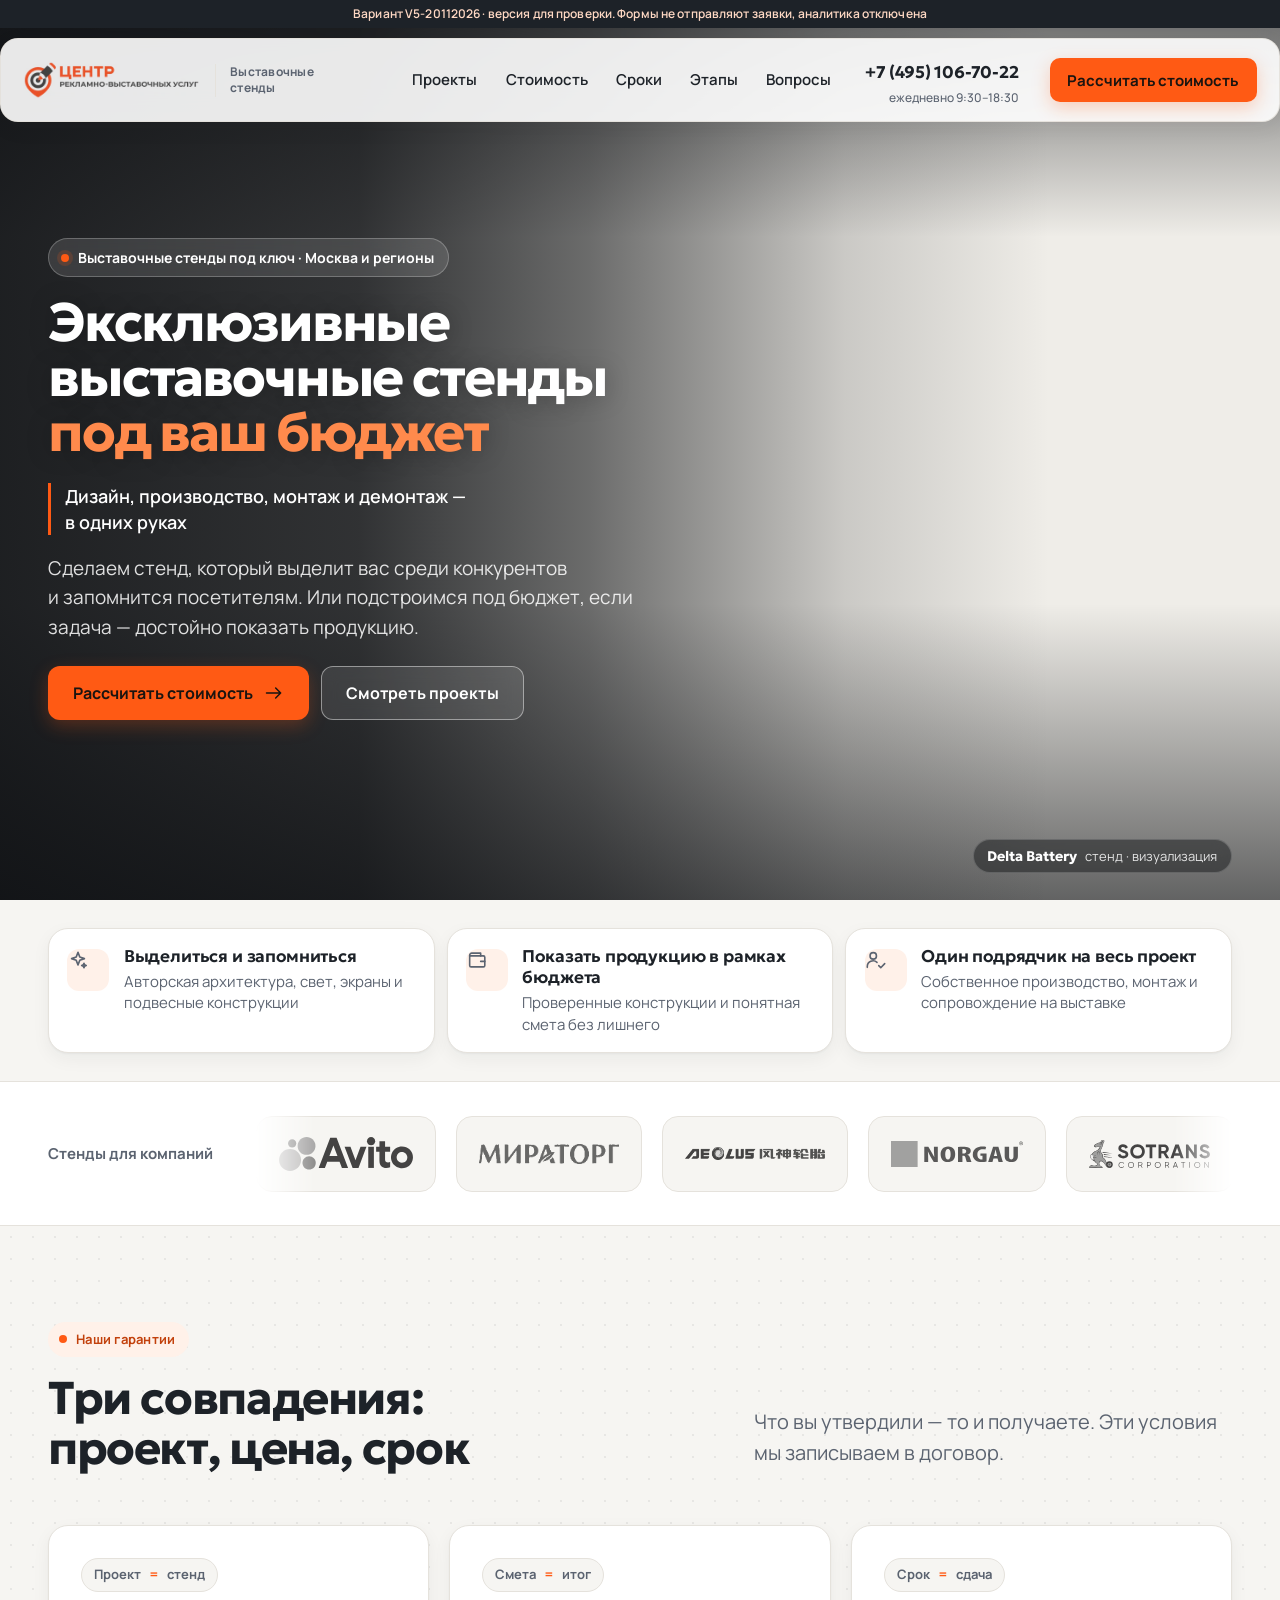
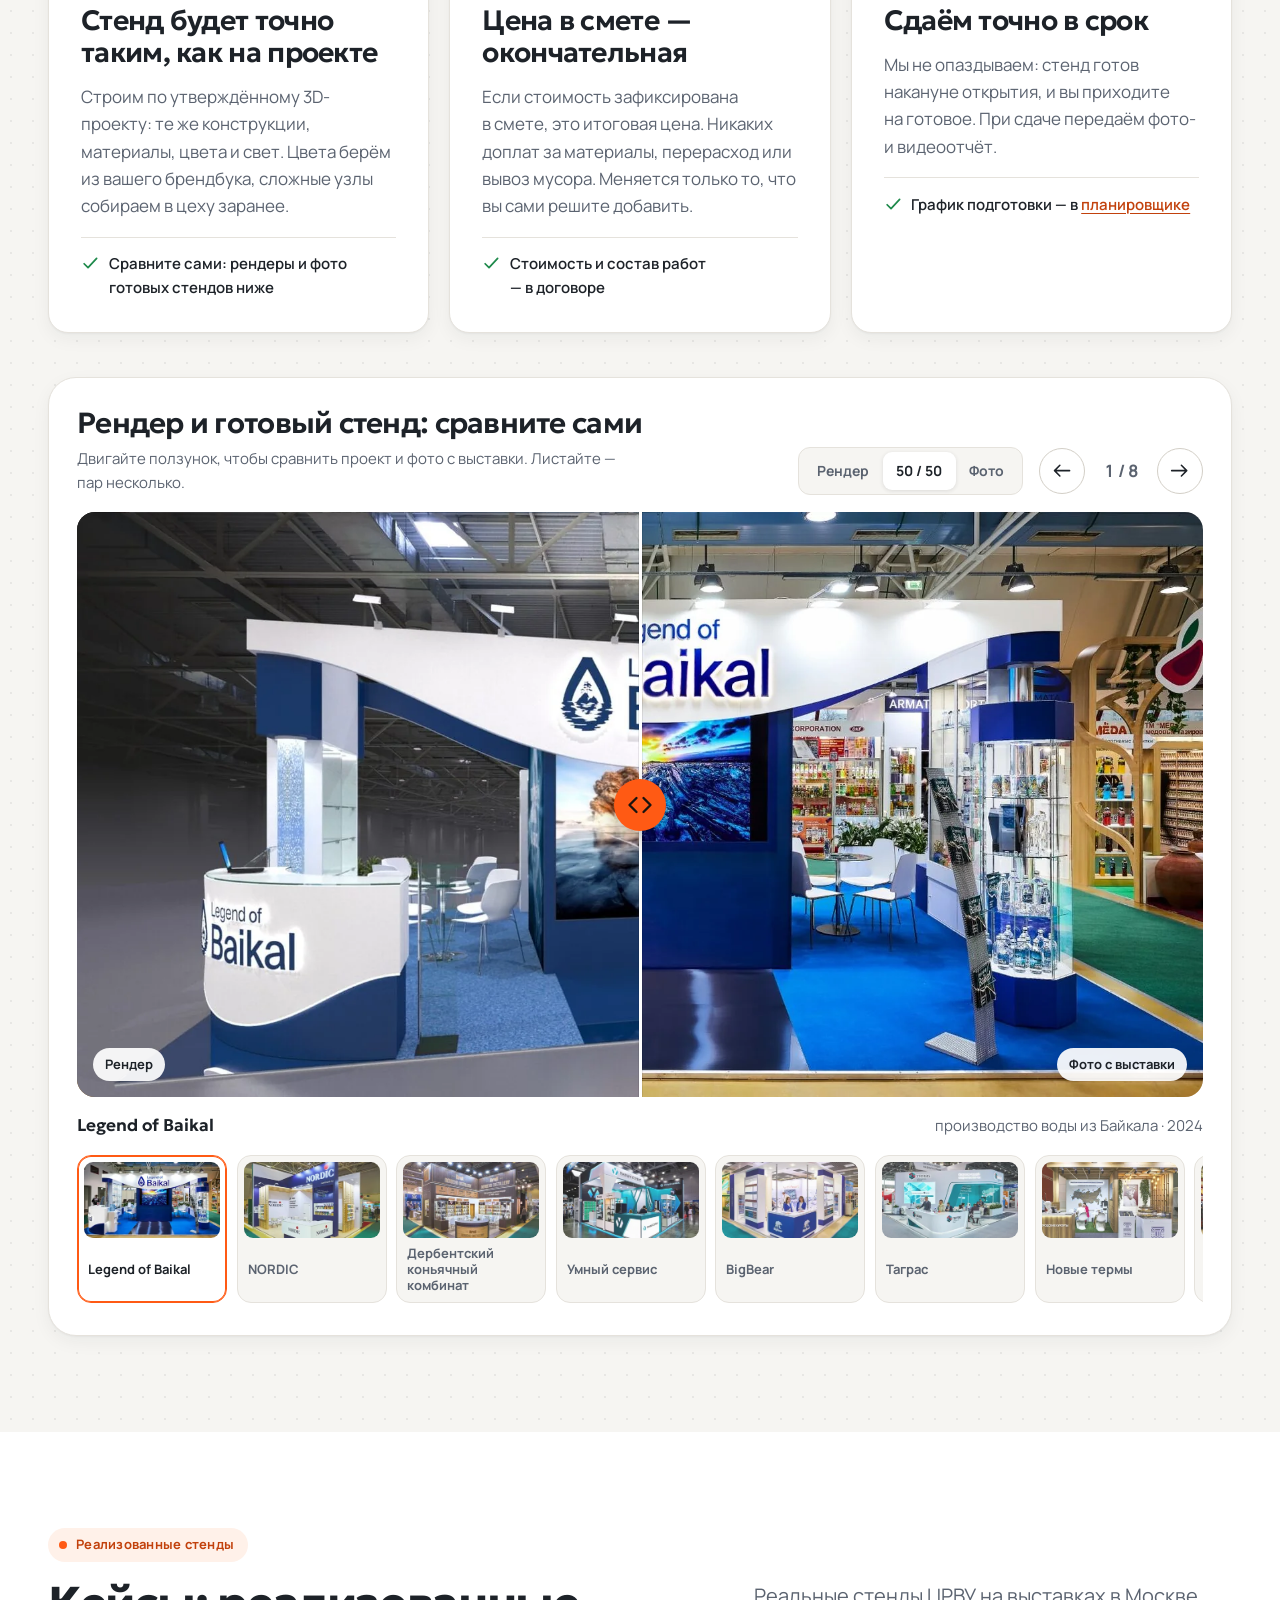
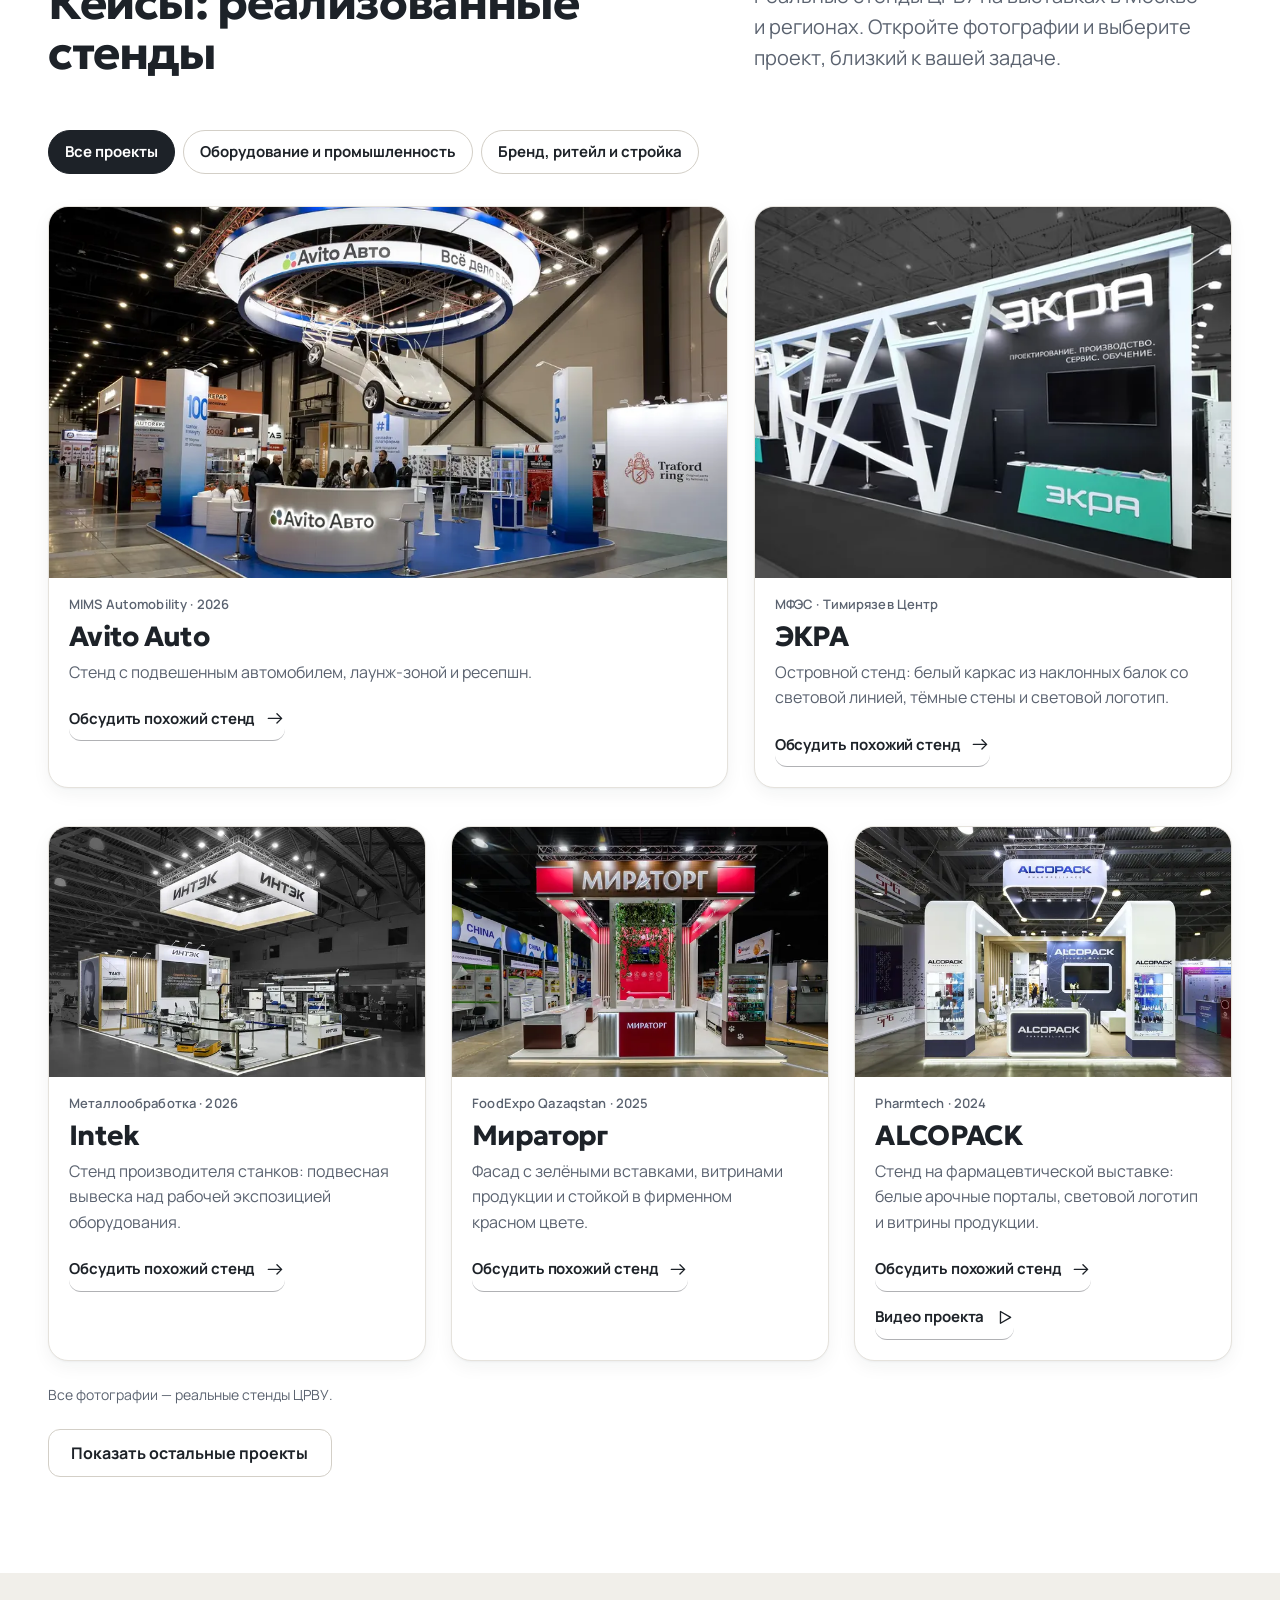
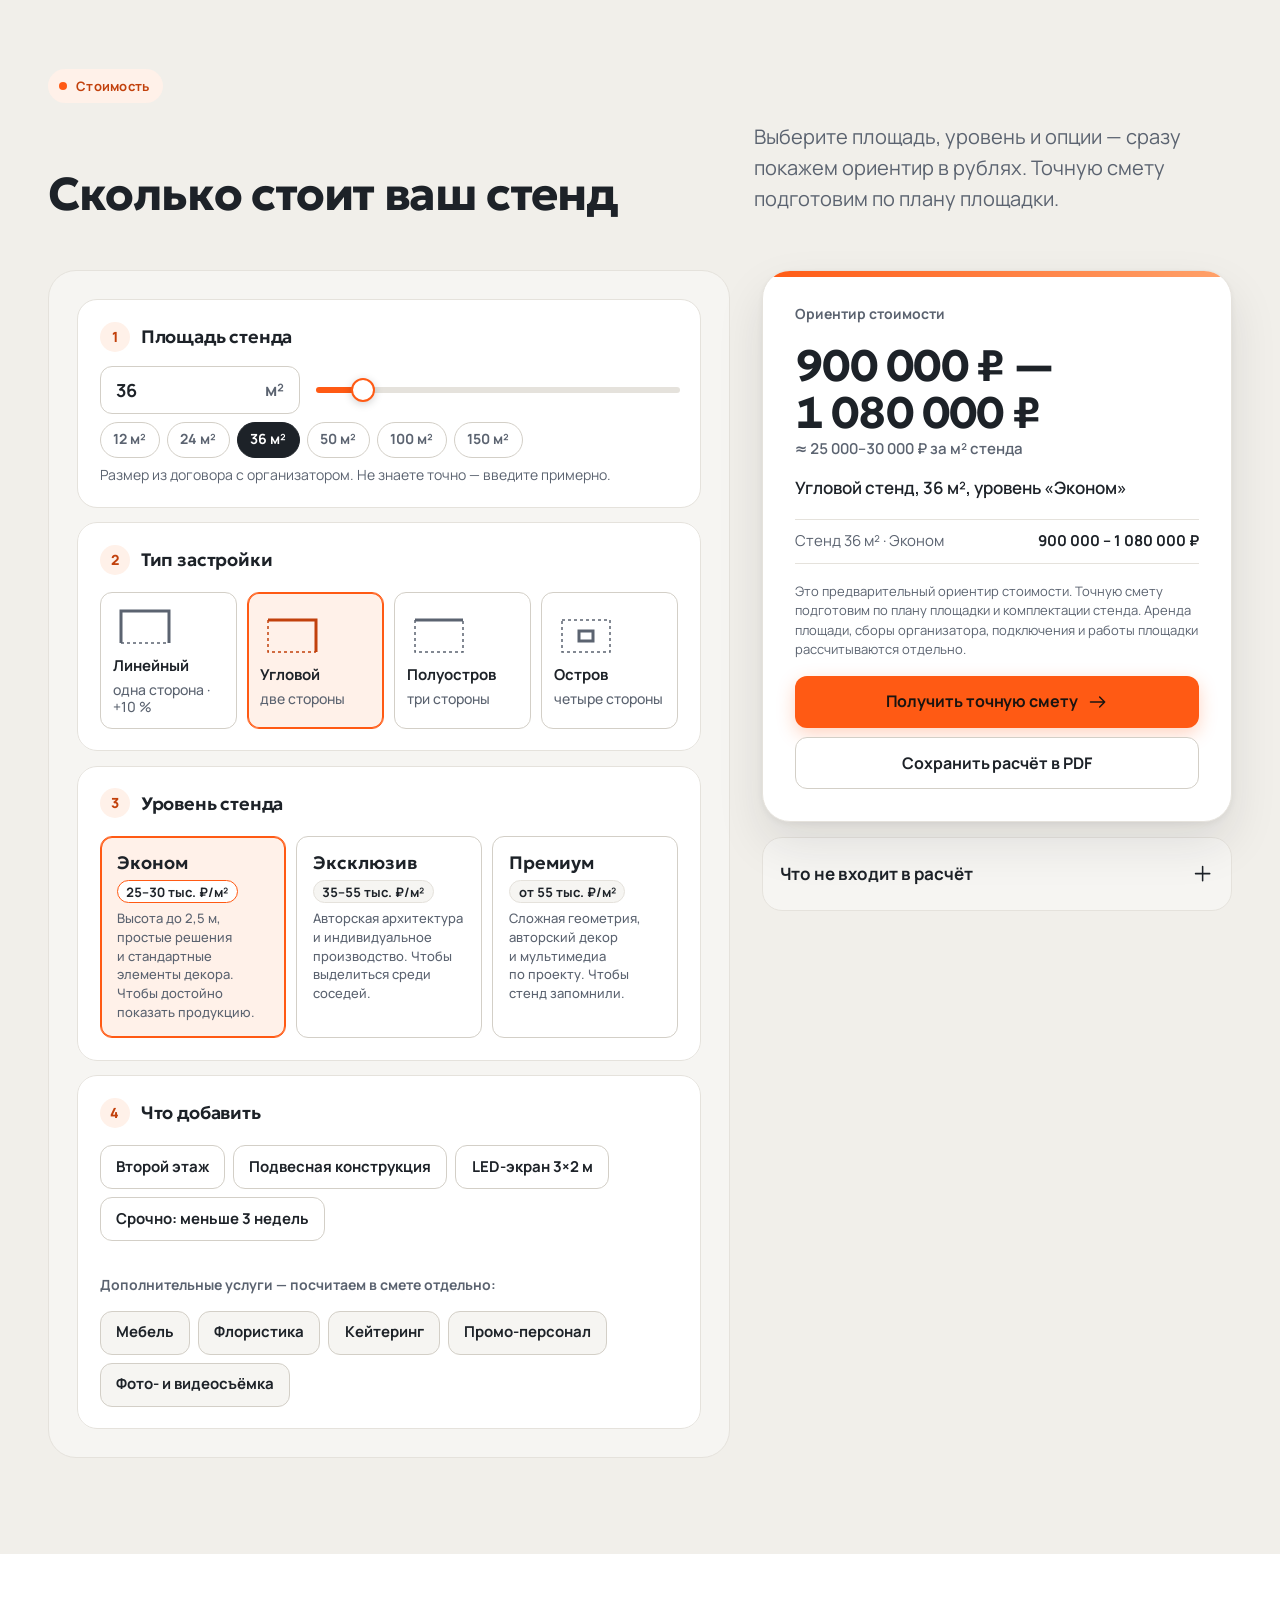
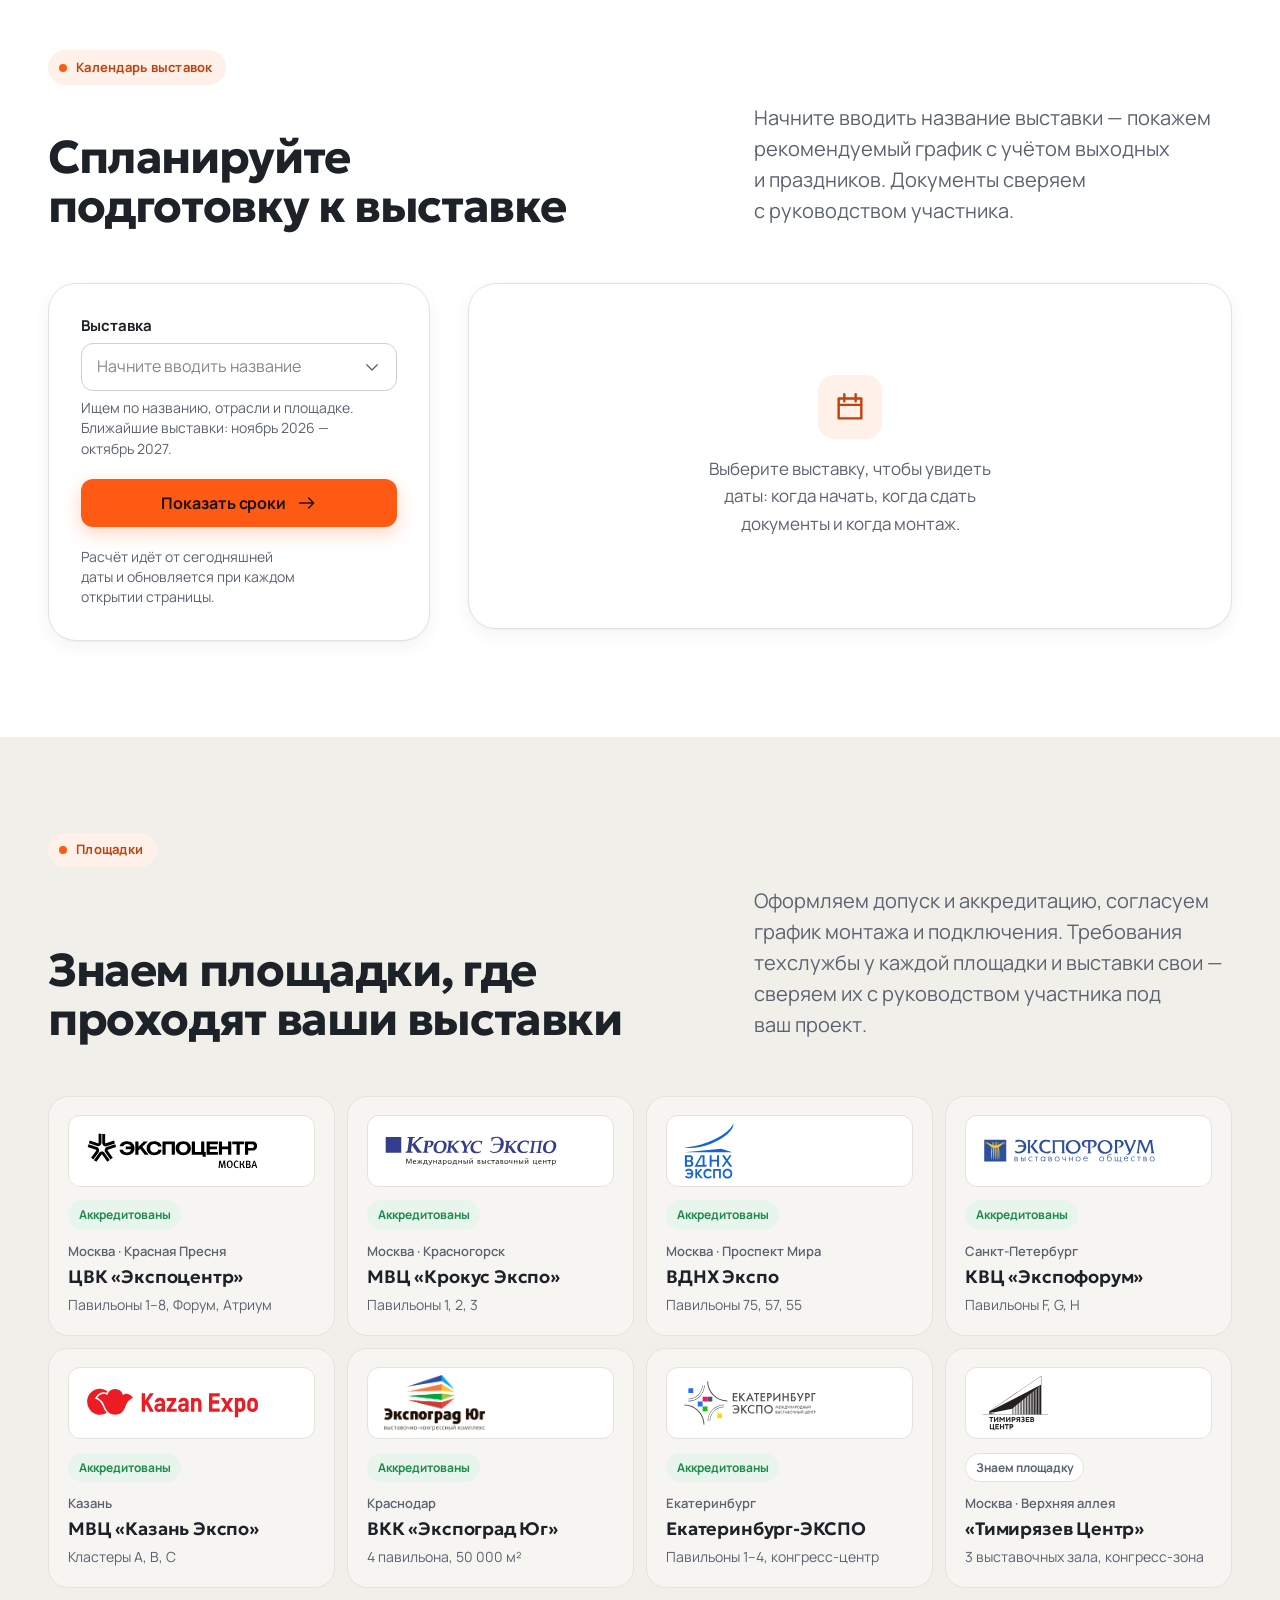
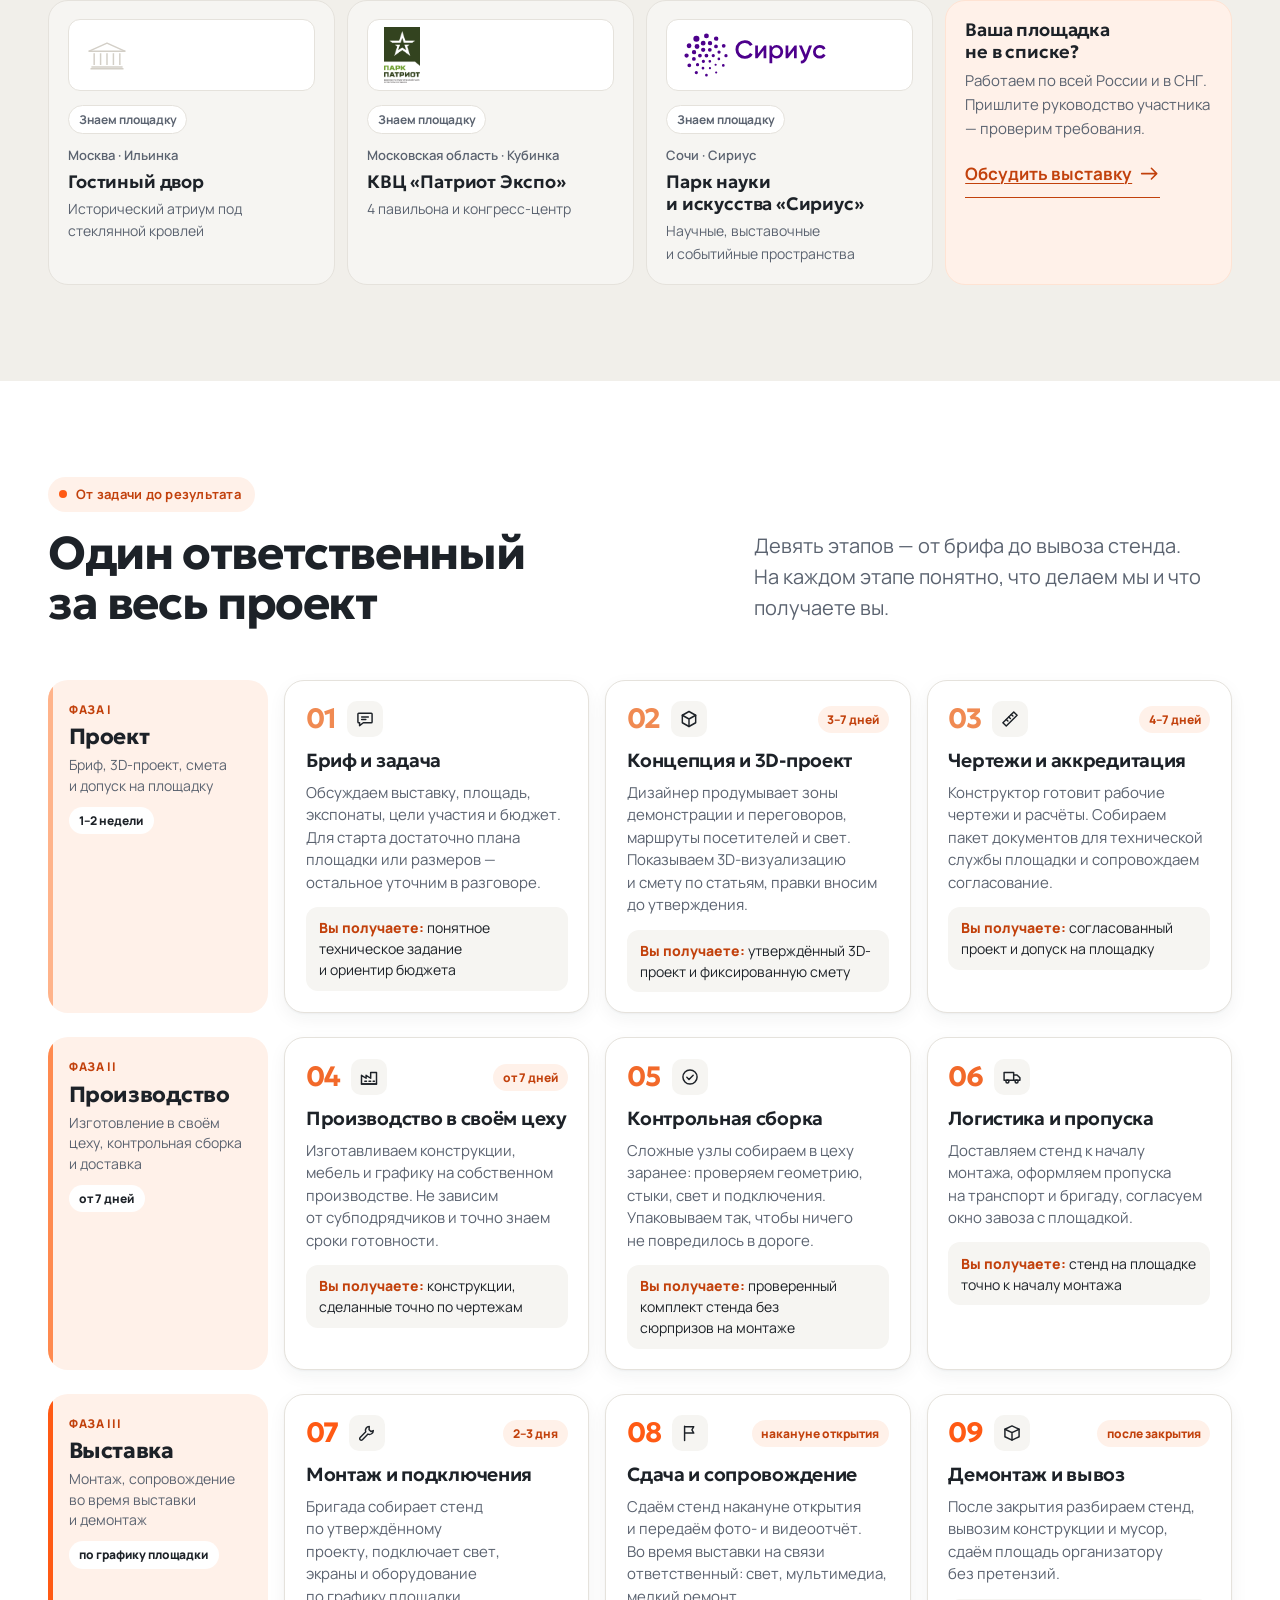
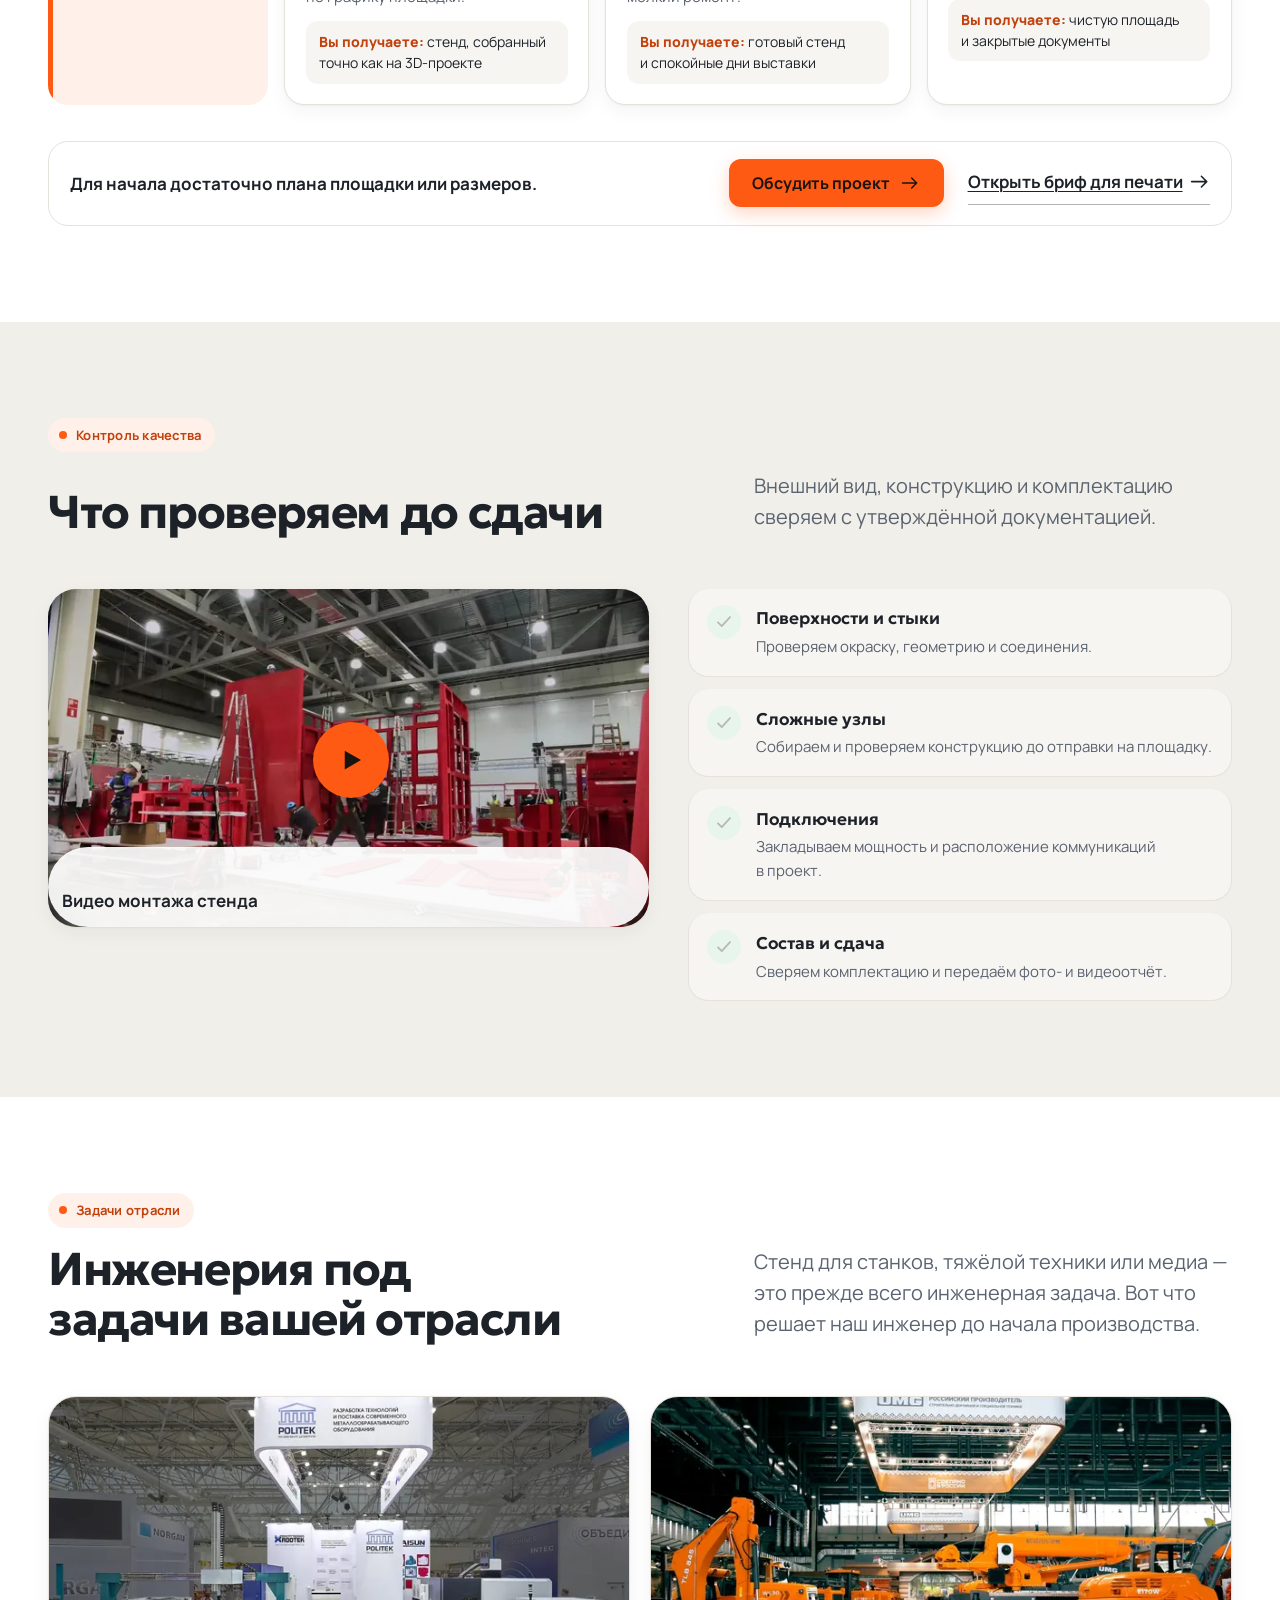
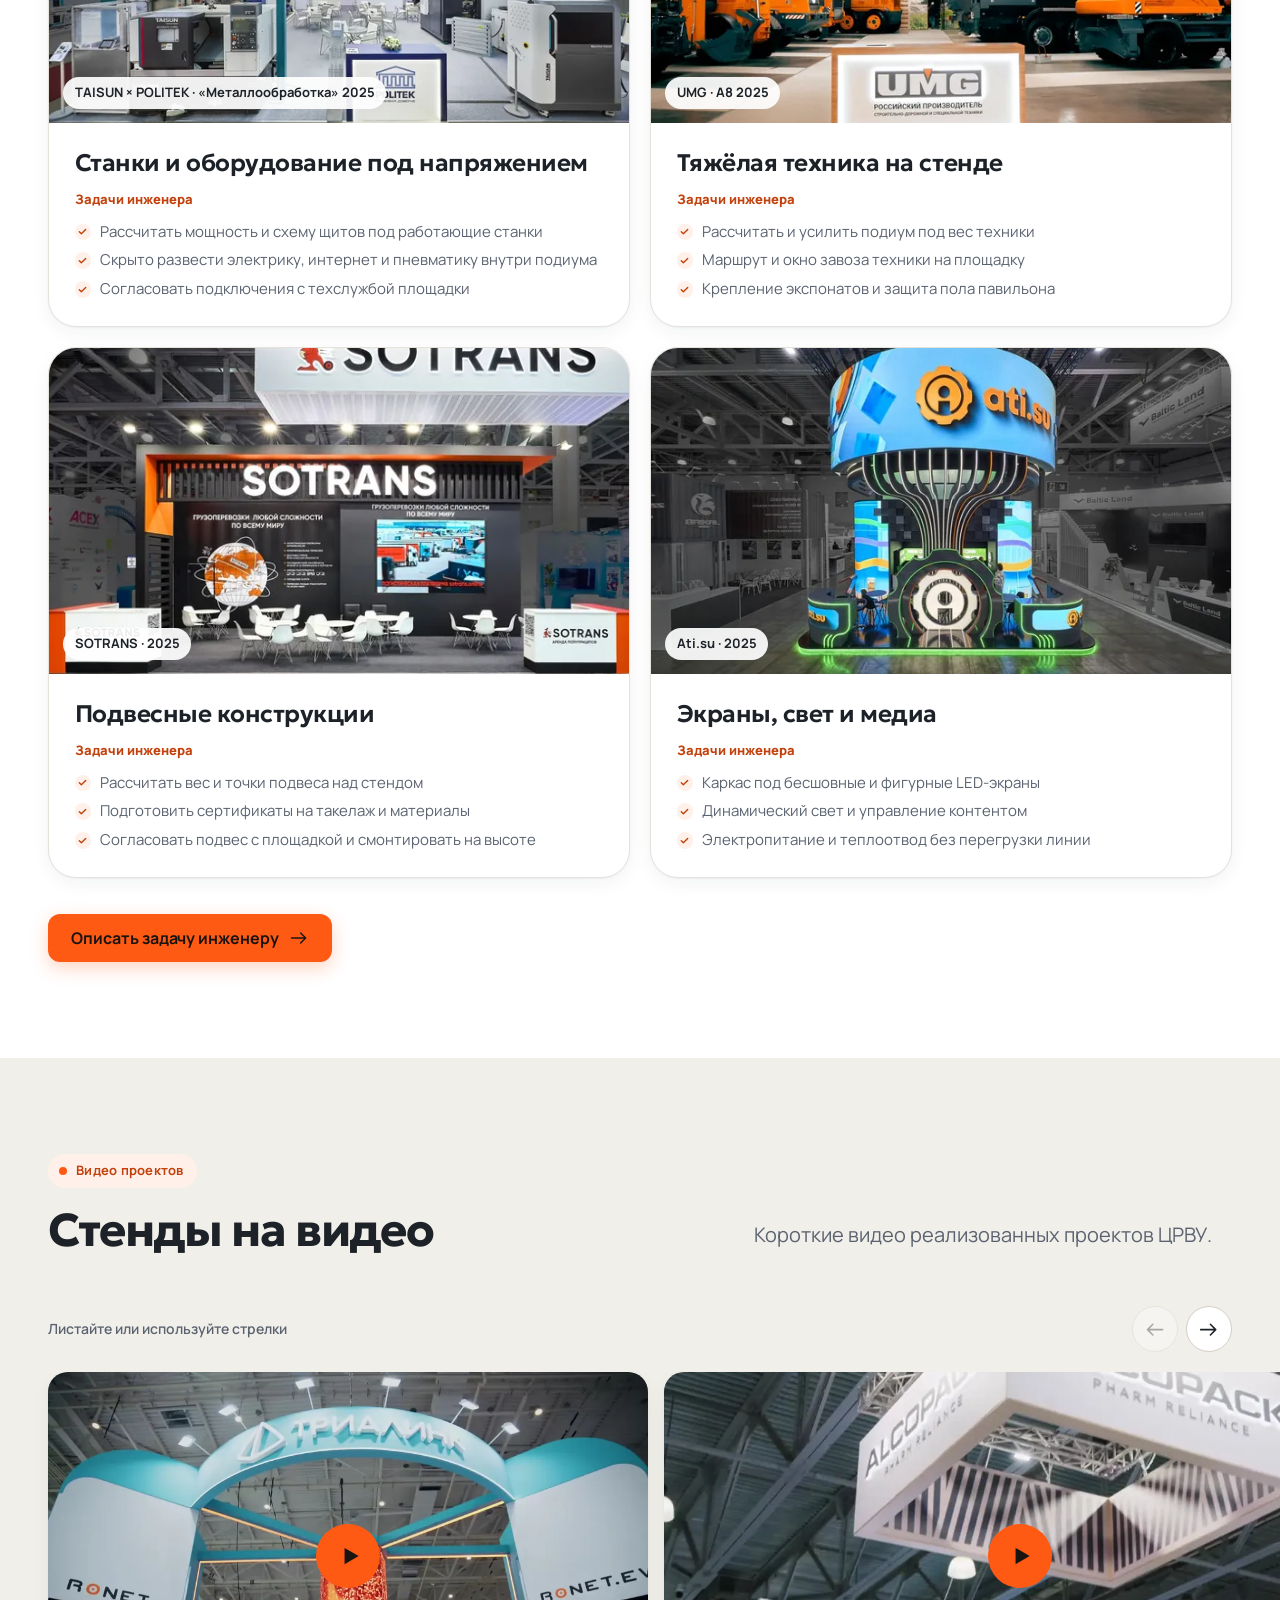
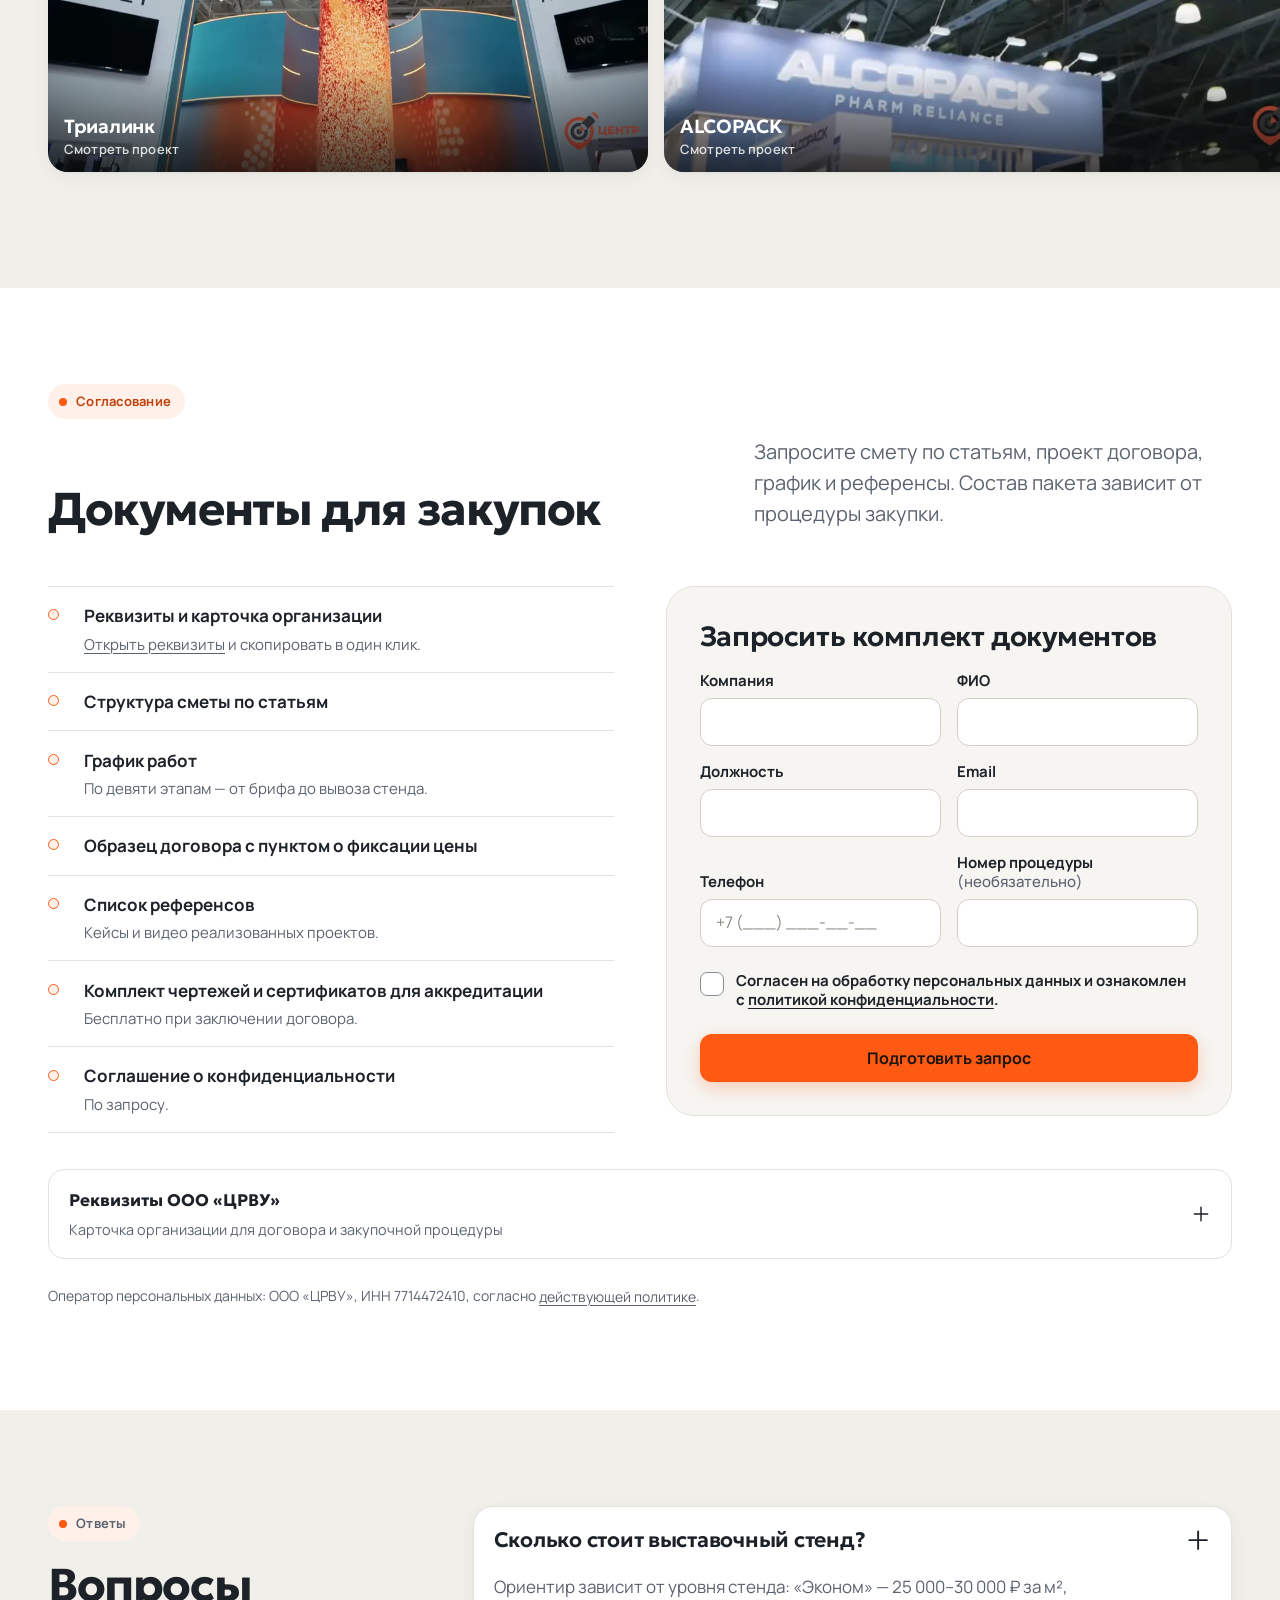
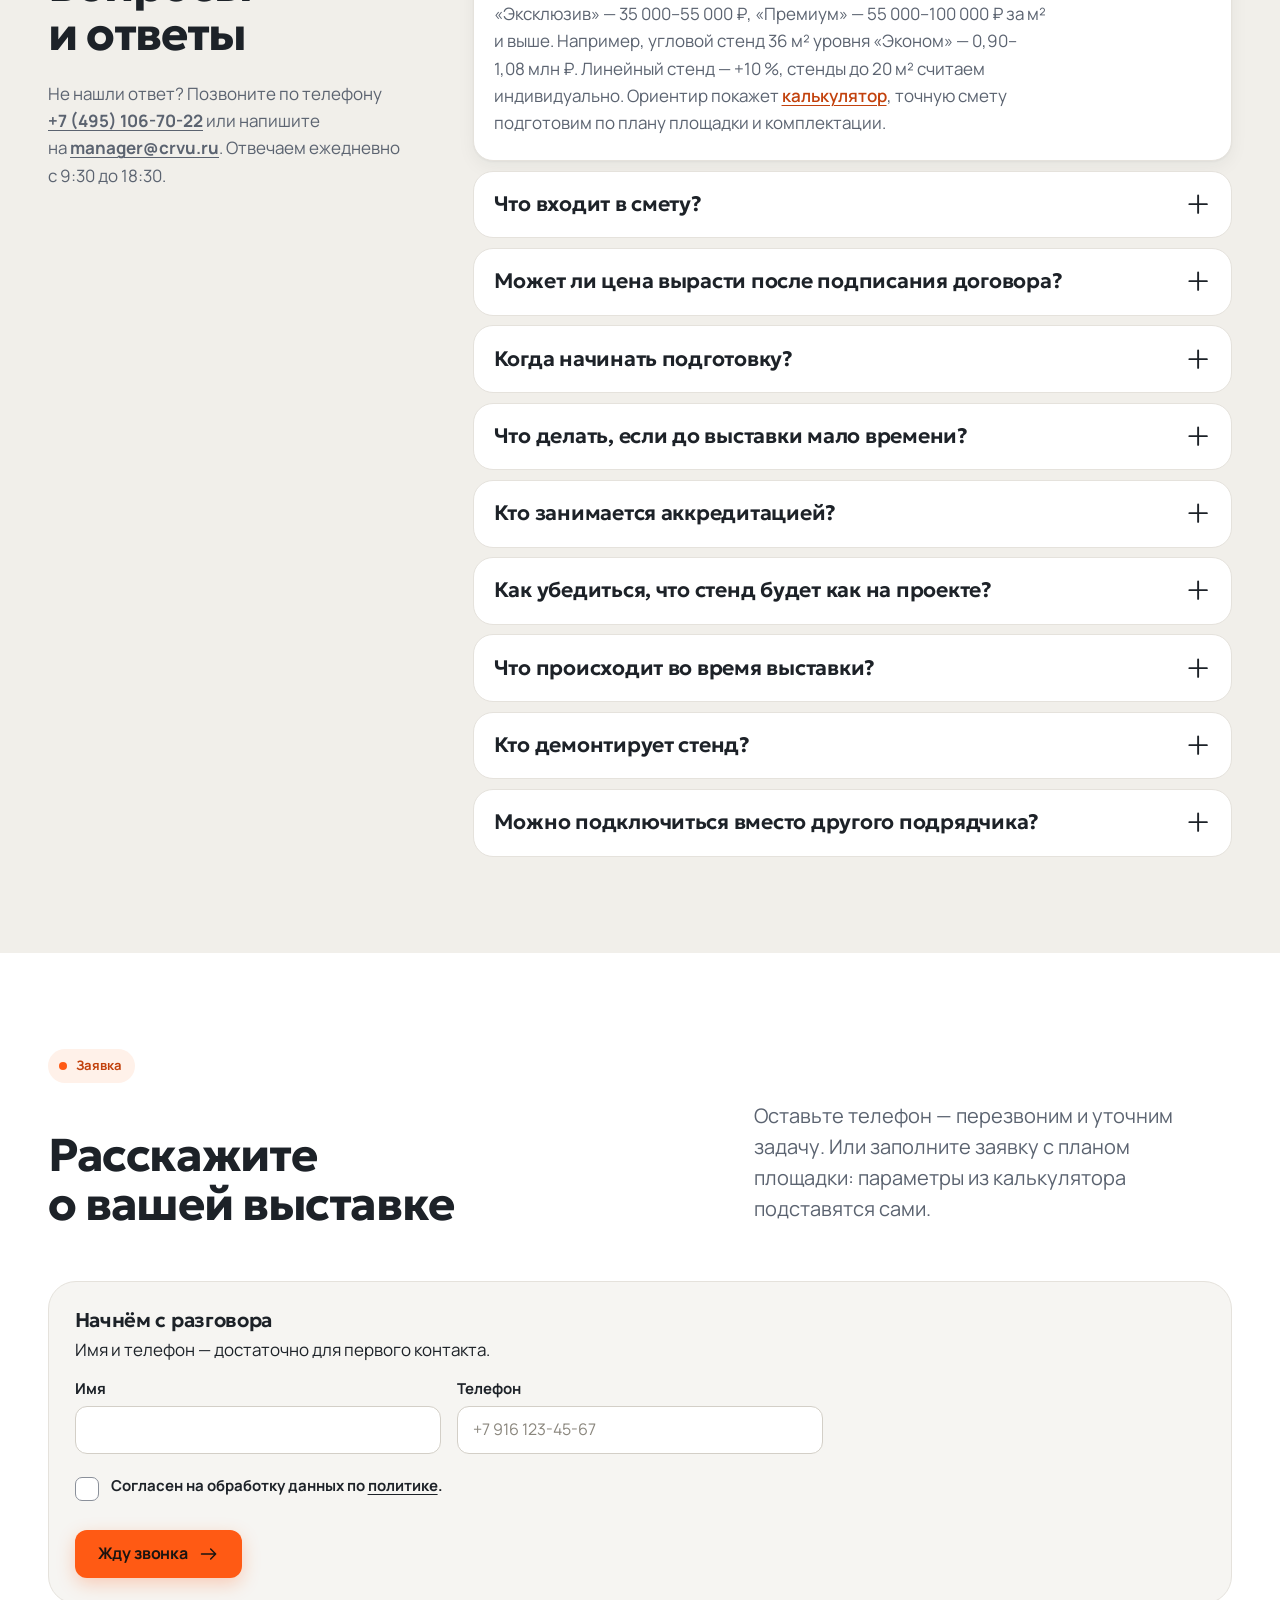
==== commit 04ffce13: "V5-20112026: логотипы площадок в блоке «Знаем площадки» Co-authored-by: Perplexity <noreply@perplexi" ====
--- a/index.html
+++ b/index.html
@@ -631,17 +631,17 @@
 <p class="sec__lead">Оформляем допуск и&nbsp;аккредитацию, согласуем график монтажа и&nbsp;подключения. Требования техслужбы у&nbsp;каждой площадки и&nbsp;выставки свои&nbsp;— сверяем их с&nbsp;руководством участника под ваш проект.</p>
 </header>
 <ul class="venues" role="list">
-<li class="venue"><span class="venue__st venue__st--ok">Аккредитованы</span><p class="venue__city">Москва · Красная Пресня</p><h3>ЦВК «Экспоцентр»</h3><p class="venue__halls">Павильоны 1–8, Форум, Атриум</p></li>
-<li class="venue"><span class="venue__st venue__st--ok">Аккредитованы</span><p class="venue__city">Москва · Красногорск</p><h3>МВЦ «Крокус Экспо»</h3><p class="venue__halls">Павильоны 1, 2, 3</p></li>
-<li class="venue"><span class="venue__st venue__st--ok">Аккредитованы</span><p class="venue__city">Москва · Проспект Мира</p><h3>ВДНХ Экспо</h3><p class="venue__halls">Павильоны 75, 57, 55</p></li>
-<li class="venue"><span class="venue__st venue__st--ok">Аккредитованы</span><p class="venue__city">Санкт-Петербург</p><h3>КВЦ «Экспофорум»</h3><p class="venue__halls">Павильоны F, G, H</p></li>
-<li class="venue"><span class="venue__st venue__st--ok">Аккредитованы</span><p class="venue__city">Казань</p><h3>МВЦ «Казань Экспо»</h3><p class="venue__halls">Кластеры A, B, C</p></li>
-<li class="venue"><span class="venue__st venue__st--ok">Аккредитованы</span><p class="venue__city">Краснодар</p><h3>ВКК «Экспоград Юг»</h3><p class="venue__halls">4 павильона, 50&nbsp;000&nbsp;м²</p></li>
-<li class="venue"><span class="venue__st venue__st--ok">Аккредитованы</span><p class="venue__city">Екатеринбург</p><h3>Екатеринбург-ЭКСПО</h3><p class="venue__halls">Павильоны 1–4, конгресс-центр</p></li>
-<li class="venue"><span class="venue__st">Знаем площадку</span><p class="venue__city">Москва · Верхняя аллея</p><h3>«Тимирязев Центр»</h3><p class="venue__halls">3 выставочных зала, конгресс-зона</p></li>
-<li class="venue"><span class="venue__st">Знаем площадку</span><p class="venue__city">Москва · Ильинка</p><h3>Гостиный двор</h3><p class="venue__halls">Исторический атриум под стеклянной кровлей</p></li>
-<li class="venue"><span class="venue__st">Знаем площадку</span><p class="venue__city">Московская область · Кубинка</p><h3>КВЦ «Патриот Экспо»</h3><p class="venue__halls">4 павильона и&nbsp;конгресс-центр</p></li>
-<li class="venue"><span class="venue__st">Знаем площадку</span><p class="venue__city">Сочи · Сириус</p><h3>Парк науки и&nbsp;искусства «Сириус»</h3><p class="venue__halls">Научные, выставочные и&nbsp;событийные пространства</p></li>
+<li class="venue"><span class="venue__logo"><img src="assets/v5/venues/expocentr.svg" alt="Логотип ЦВК «Экспоцентр»" loading="lazy" decoding="async"/></span><span class="venue__st venue__st--ok">Аккредитованы</span><p class="venue__city">Москва · Красная Пресня</p><h3>ЦВК «Экспоцентр»</h3><p class="venue__halls">Павильоны 1–8, Форум, Атриум</p></li>
+<li class="venue"><span class="venue__logo"><img src="assets/v5/venues/crocus.svg" alt="Логотип МВЦ «Крокус Экспо»" loading="lazy" decoding="async"/></span><span class="venue__st venue__st--ok">Аккредитованы</span><p class="venue__city">Москва · Красногорск</p><h3>МВЦ «Крокус Экспо»</h3><p class="venue__halls">Павильоны 1, 2, 3</p></li>
+<li class="venue"><span class="venue__logo"><img src="assets/v5/venues/vdnh-expo.svg" alt="Логотип КВЦ «ВДНХ Экспо»" loading="lazy" decoding="async"/></span><span class="venue__st venue__st--ok">Аккредитованы</span><p class="venue__city">Москва · Проспект Мира</p><h3>ВДНХ Экспо</h3><p class="venue__halls">Павильоны 75, 57, 55</p></li>
+<li class="venue"><span class="venue__logo"><img src="assets/v5/venues/expoforum.svg" alt="Логотип КВЦ «Экспофорум»" loading="lazy" decoding="async"/></span><span class="venue__st venue__st--ok">Аккредитованы</span><p class="venue__city">Санкт-Петербург</p><h3>КВЦ «Экспофорум»</h3><p class="venue__halls">Павильоны F, G, H</p></li>
+<li class="venue"><span class="venue__logo"><img src="assets/v5/venues/kazan-expo.svg" alt="Логотип МВЦ «Казань Экспо»" loading="lazy" decoding="async"/></span><span class="venue__st venue__st--ok">Аккредитованы</span><p class="venue__city">Казань</p><h3>МВЦ «Казань Экспо»</h3><p class="venue__halls">Кластеры A, B, C</p></li>
+<li class="venue"><span class="venue__logo"><img src="assets/v5/venues/expograd-yug.png" alt="Логотип ВКК «Экспоград Юг»" loading="lazy" decoding="async"/></span><span class="venue__st venue__st--ok">Аккредитованы</span><p class="venue__city">Краснодар</p><h3>ВКК «Экспоград Юг»</h3><p class="venue__halls">4 павильона, 50&nbsp;000&nbsp;м²</p></li>
+<li class="venue"><span class="venue__logo"><img src="assets/v5/venues/ekb-expo.svg" alt="Логотип МВЦ «Екатеринбург-ЭКСПО»" loading="lazy" decoding="async"/></span><span class="venue__st venue__st--ok">Аккредитованы</span><p class="venue__city">Екатеринбург</p><h3>Екатеринбург-ЭКСПО</h3><p class="venue__halls">Павильоны 1–4, конгресс-центр</p></li>
+<li class="venue"><span class="venue__logo"><img src="assets/v5/venues/timiryazev.svg" alt="Логотип «Тимирязев Центра»" loading="lazy" decoding="async"/></span><span class="venue__st">Знаем площадку</span><p class="venue__city">Москва · Верхняя аллея</p><h3>«Тимирязев Центр»</h3><p class="venue__halls">3 выставочных зала, конгресс-зона</p></li>
+<li class="venue"><span aria-hidden="true" class="venue__logo venue__logo--none"><svg viewBox="0 0 48 32" fill="none" stroke="currentColor" stroke-width="1.6" stroke-linejoin="round"><path d="M4 12 24 3l20 9"/><path d="M4 12h40M7 29h34M6 31h36"/><path d="M10 14v13M17 14v13M24 14v13M31 14v13M38 14v13"/></svg></span><span class="venue__st">Знаем площадку</span><p class="venue__city">Москва · Ильинка</p><h3>Гостиный двор</h3><p class="venue__halls">Исторический атриум под стеклянной кровлей</p></li>
+<li class="venue"><span class="venue__logo"><img src="assets/v5/venues/patriot.png" alt="Логотип парка «Патриот»" loading="lazy" decoding="async"/></span><span class="venue__st">Знаем площадку</span><p class="venue__city">Московская область · Кубинка</p><h3>КВЦ «Патриот Экспо»</h3><p class="venue__halls">4 павильона и&nbsp;конгресс-центр</p></li>
+<li class="venue"><span class="venue__logo"><img src="assets/v5/venues/sirius.svg" alt="Логотип «Сириус»" loading="lazy" decoding="async"/></span><span class="venue__st">Знаем площадку</span><p class="venue__city">Сочи · Сириус</p><h3>Парк науки и&nbsp;искусства «Сириус»</h3><p class="venue__halls">Научные, выставочные и&nbsp;событийные пространства</p></li>
 <li class="venue venue--more"><h3>Ваша площадка не&nbsp;в&nbsp;списке?</h3><p>Работаем по&nbsp;всей России и&nbsp;в&nbsp;СНГ. Пришлите руководство участника — проверим требования.</p><a class="link-arrow" href="#quiz">Обсудить выставку <svg aria-hidden="true" class="ico"><use href="#i-arrow"></use></svg></a></li>
 </ul>
 </div>
--- a/assets/css/v5.css
+++ b/assets/css/v5.css
@@ -40,3 +40,19 @@
 .res3__notes li { position: relative; padding-left: 1rem; font-size: 0.875rem; line-height: 1.45; color: var(--ink); }
 .res3__notes li::before { content: ''; position: absolute; left: 0; top: 0.55em; width: 6px; height: 6px; border-radius: 50%; background: var(--accent); }
 .res3__rows dd { white-space: normal; }
+
+/* Площадки: логотипы */
+.venue__logo {
+  display: flex; align-items: center; justify-content: flex-start;
+  height: 72px; margin-bottom: 0.55rem; padding: 0 1rem;
+  border-radius: 12px; background: #fff; border: 1px solid var(--line, #e3e1dc);
+}
+.venue__logo img { display: block; max-height: 46px; max-width: 82%; width: auto; height: auto; object-fit: contain; background: none !important; border-radius: 0; box-shadow: none; }
+.venue__logo img[src$="vdnh-expo.svg"], .venue__logo img[src$="timiryazev.svg"], .venue__logo img[src$="patriot.png"], .venue__logo img[src$="expograd-yug.png"] { max-height: 56px; }
+.venue__logo--none { color: var(--line-2, #c9c6bf); }
+.venue__logo--none svg { width: 44px; height: 30px; }
+@media (max-width: 640px) {
+  .venue__logo { height: 58px; padding: 0 0.7rem; margin-bottom: 0.4rem; }
+  .venue__logo img { max-height: 34px; max-width: 92%; }
+  .venue__logo img[src$="vdnh-expo.svg"], .venue__logo img[src$="timiryazev.svg"], .venue__logo img[src$="patriot.png"], .venue__logo img[src$="expograd-yug.png"] { max-height: 42px; }
+}
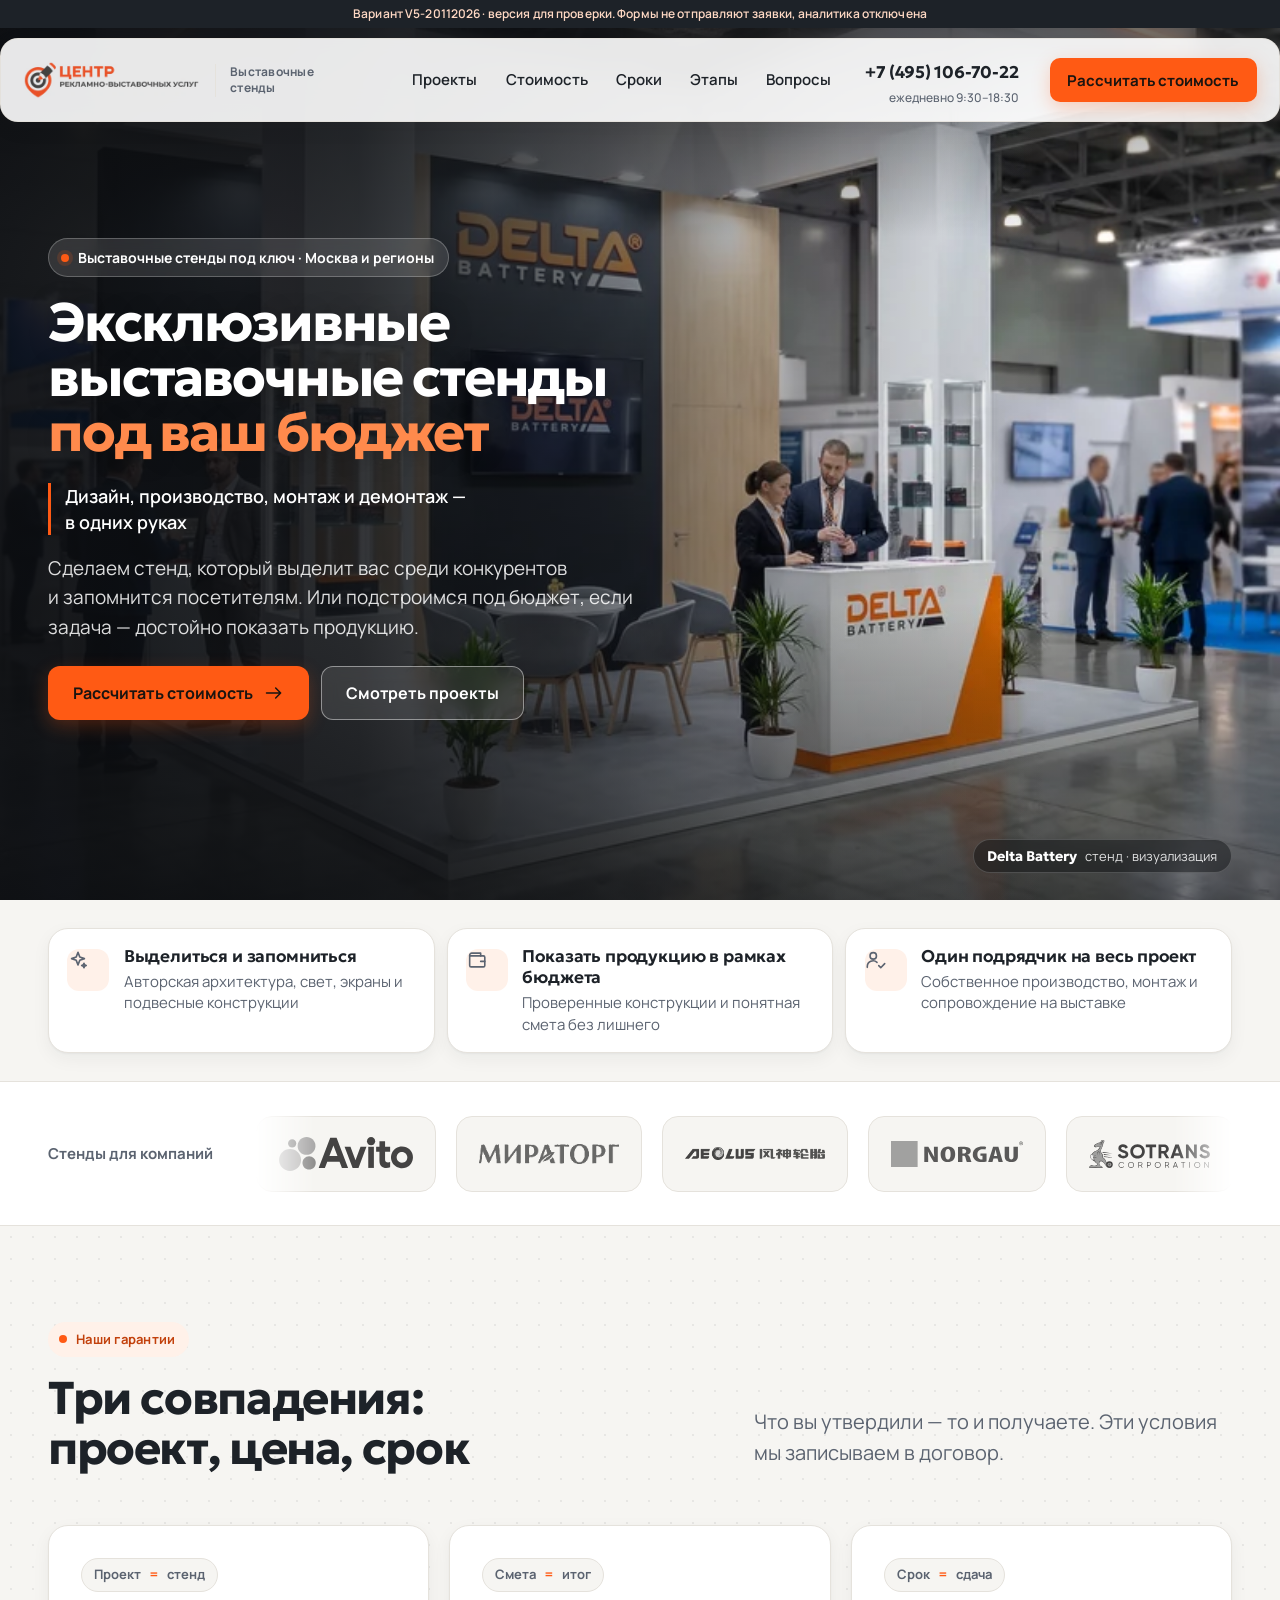
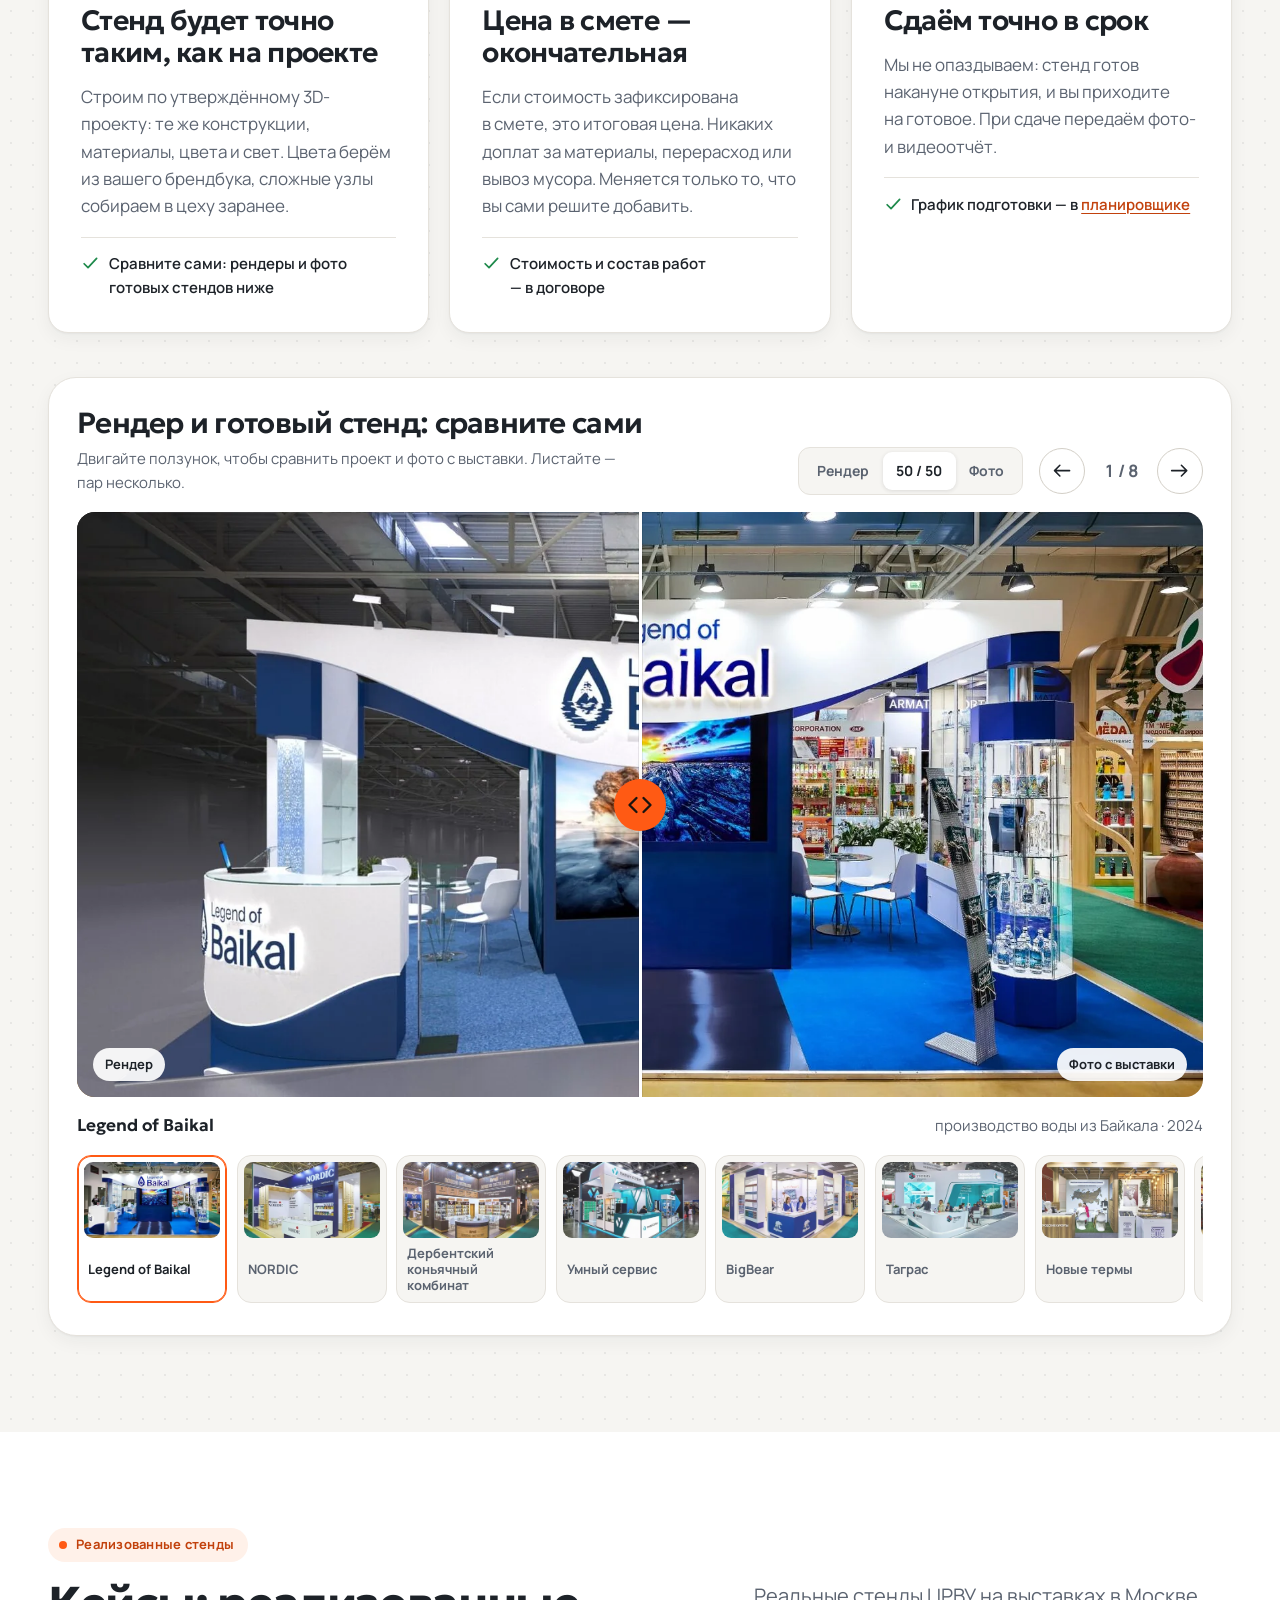
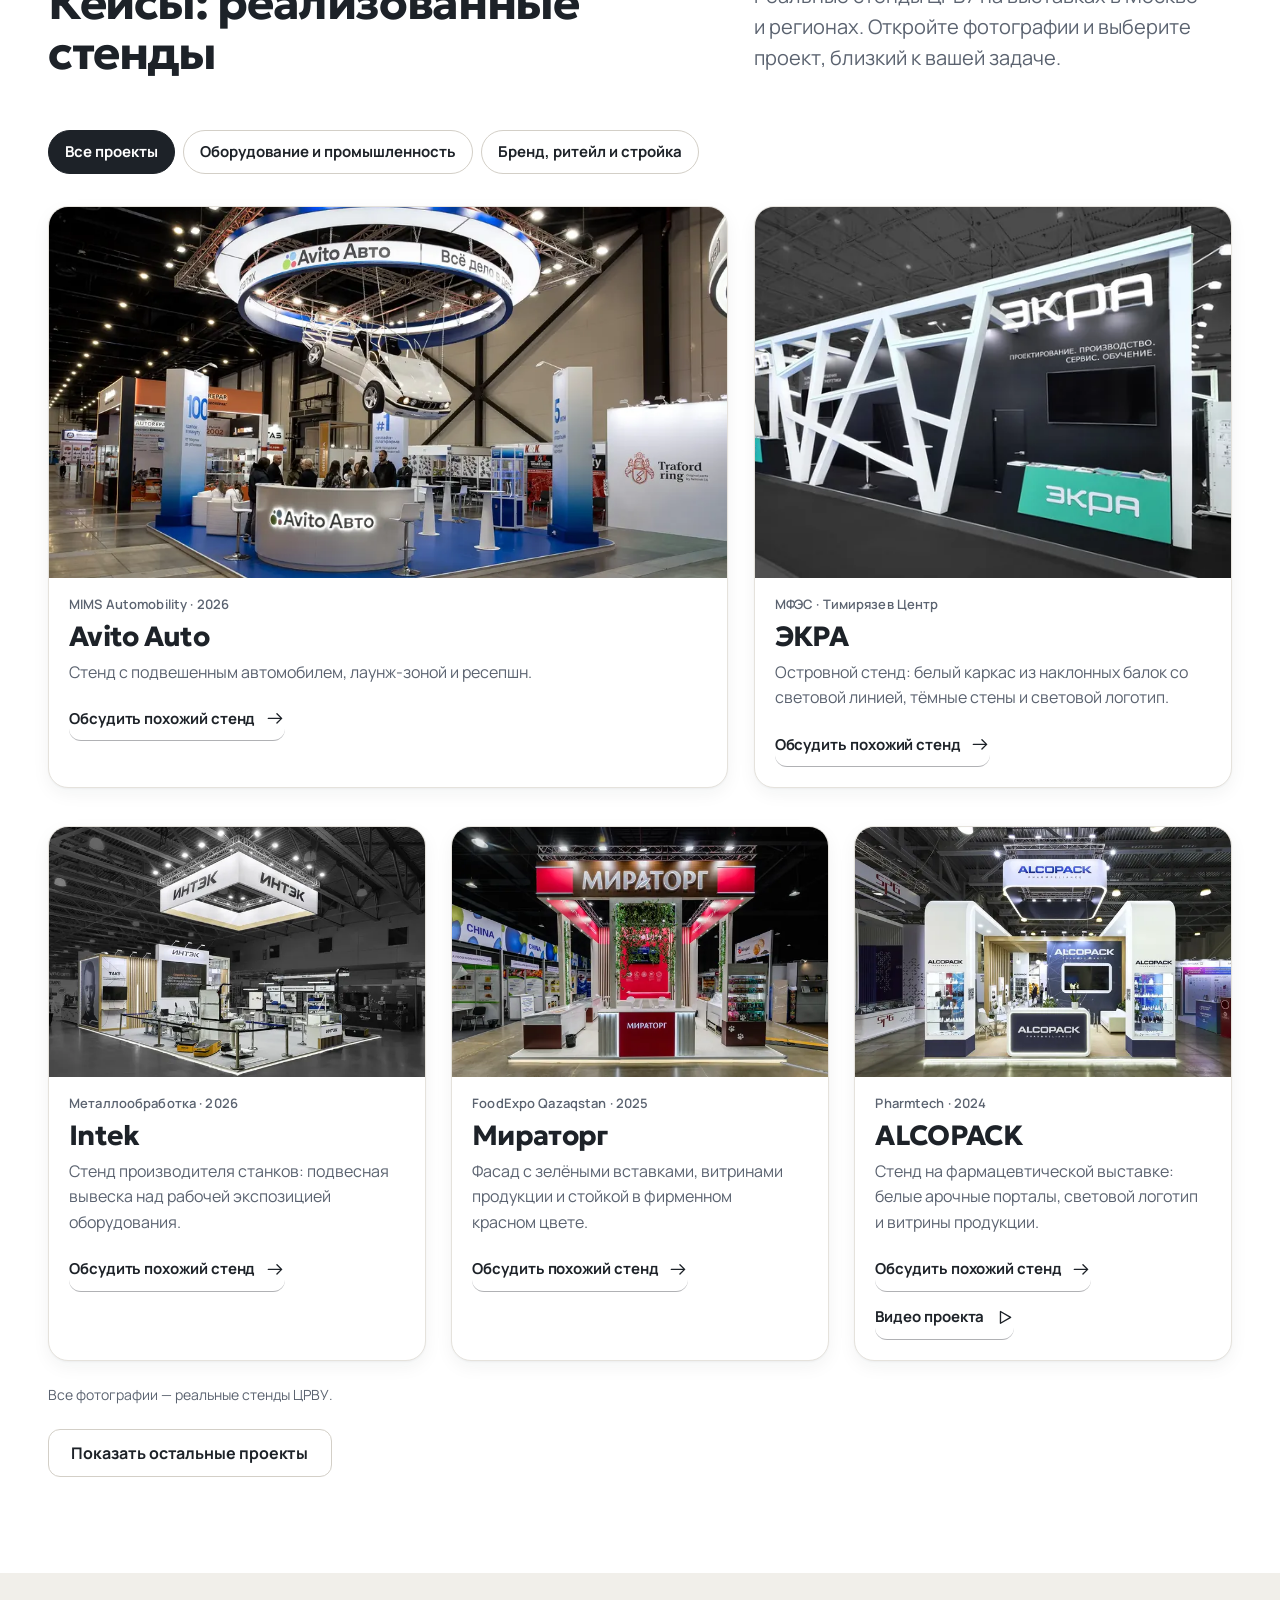
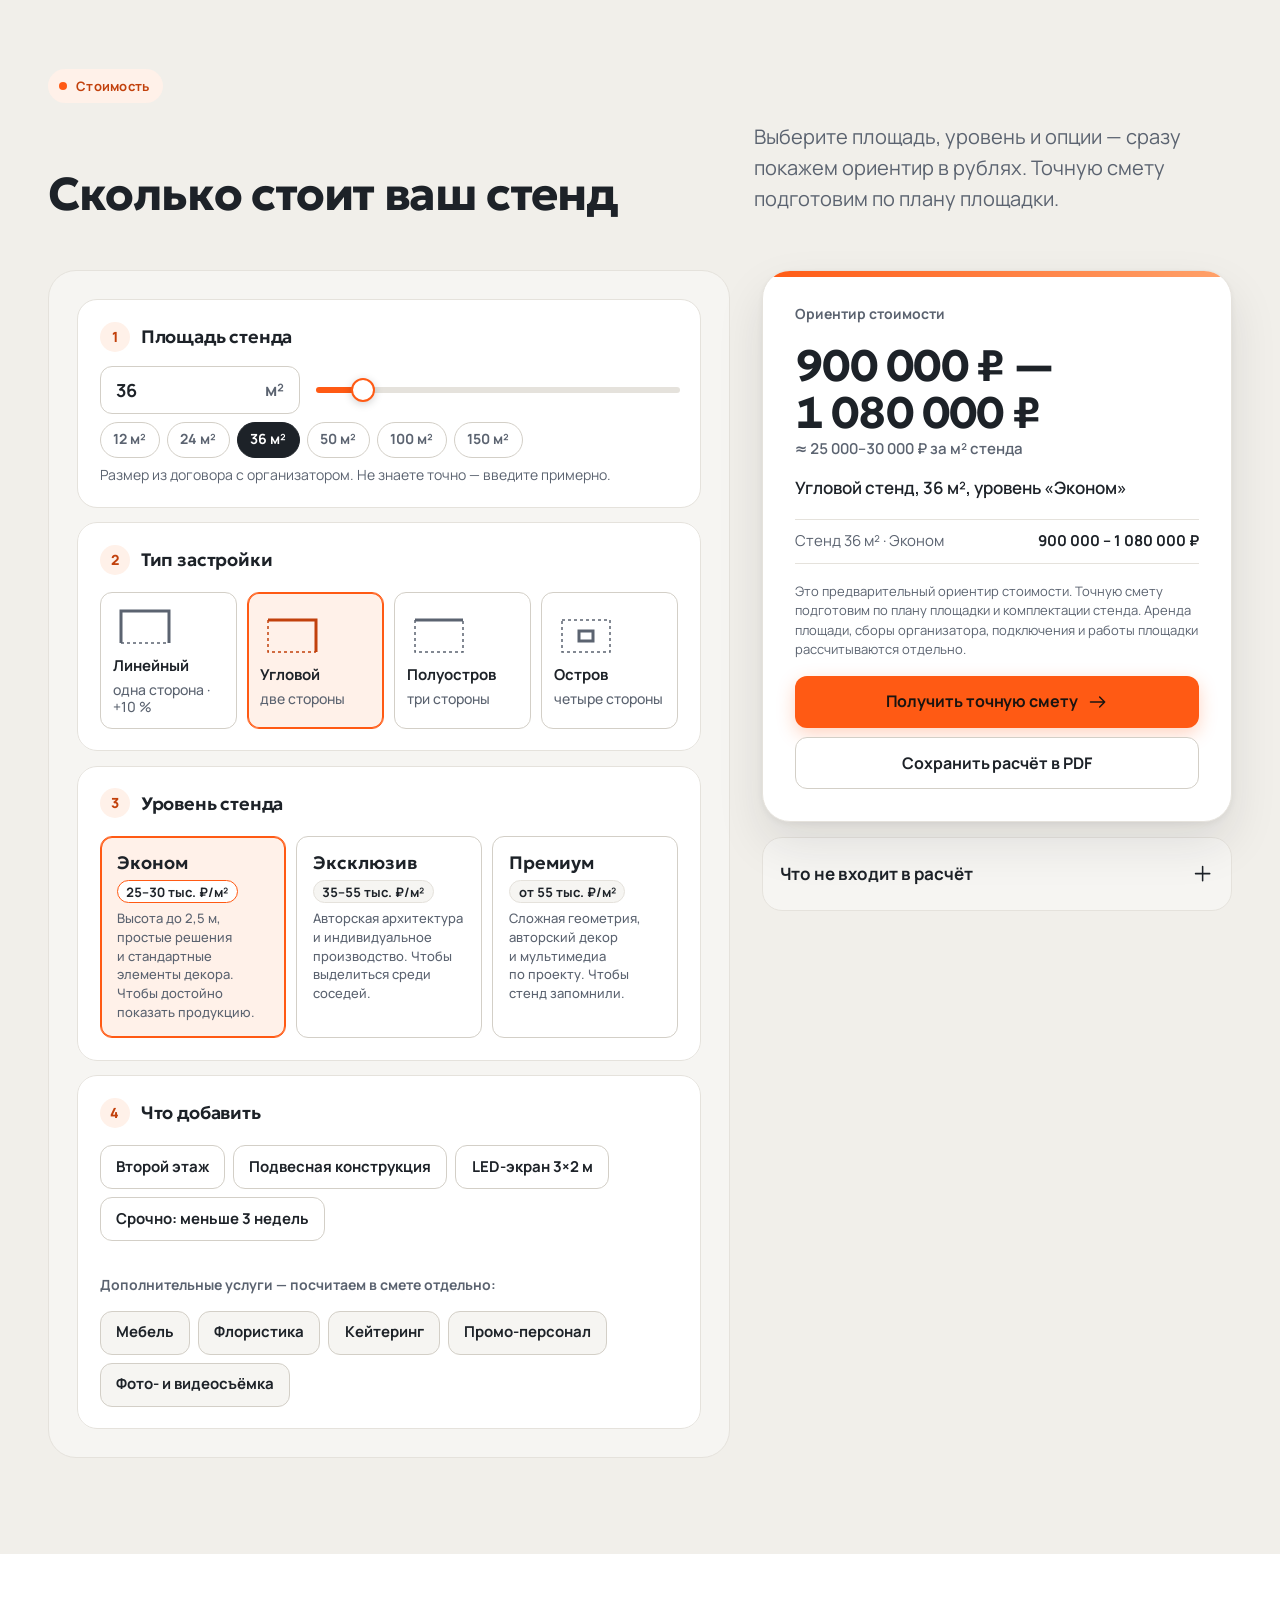
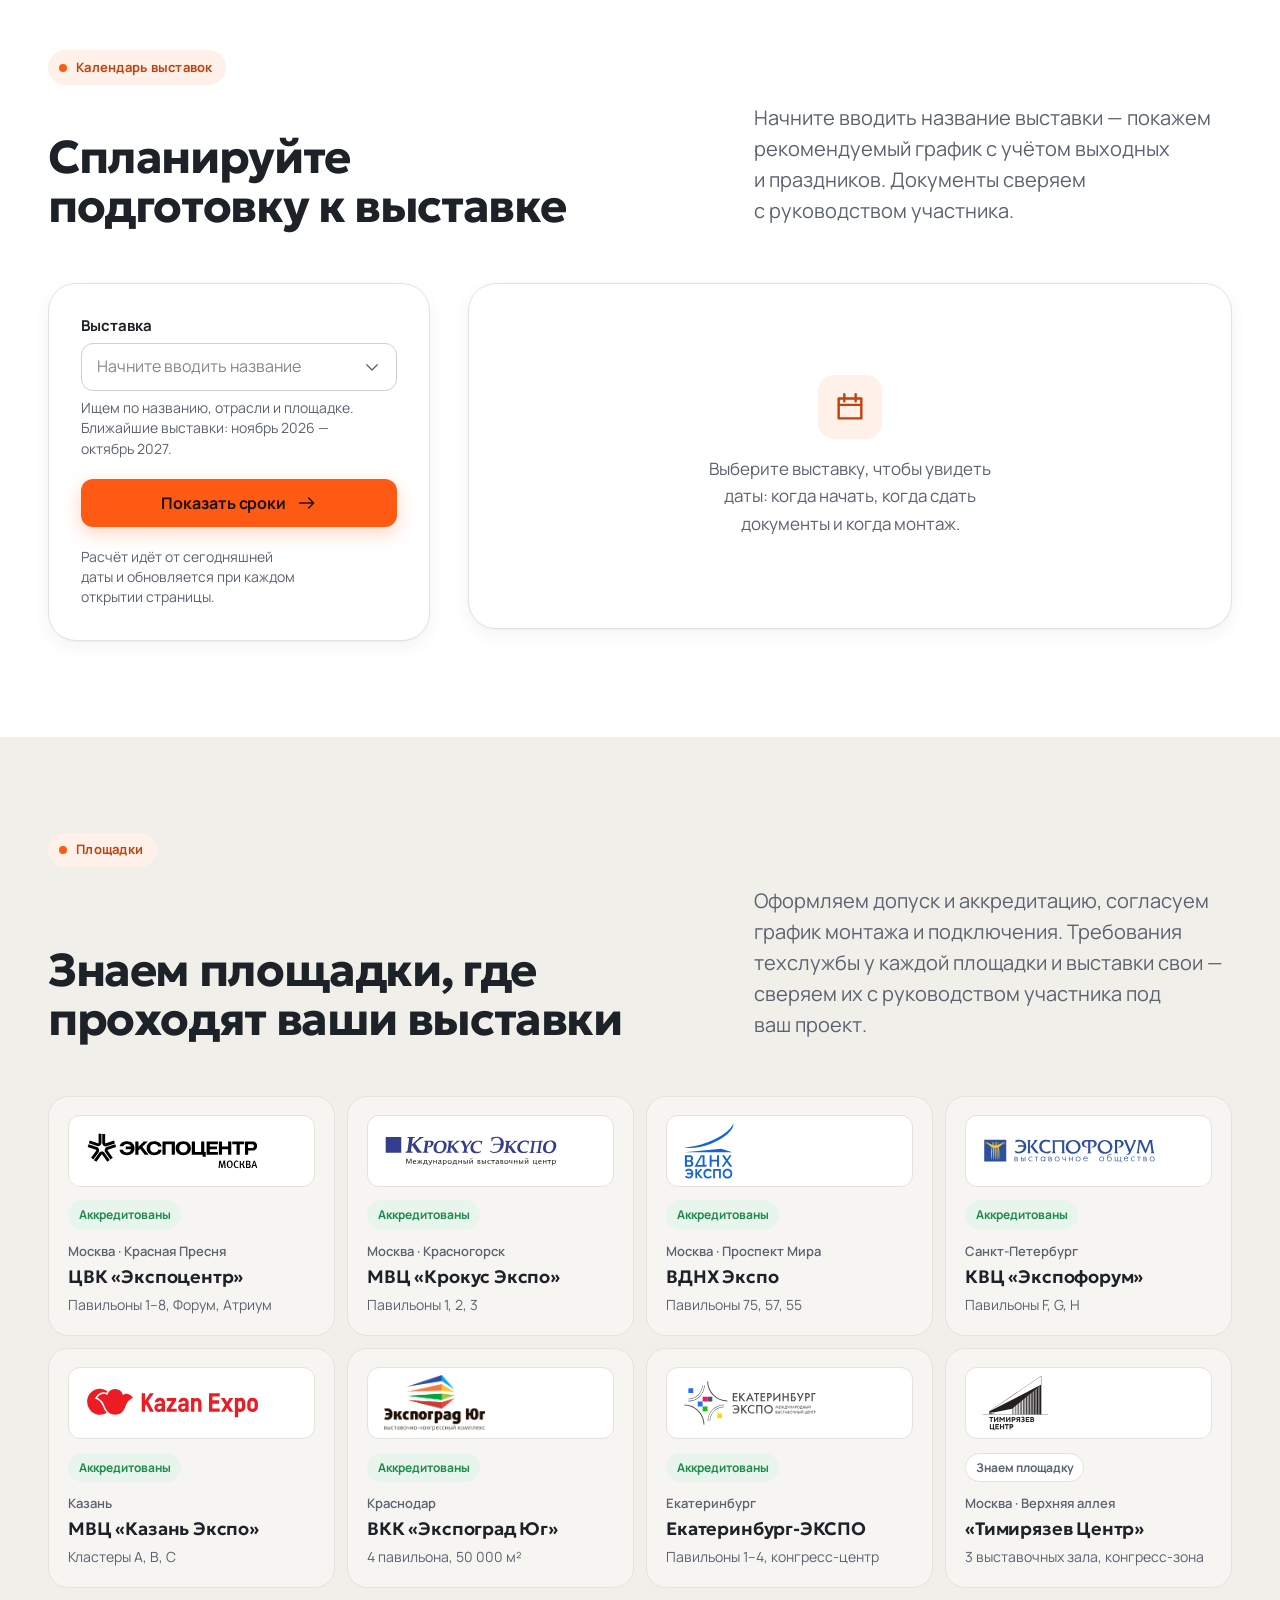
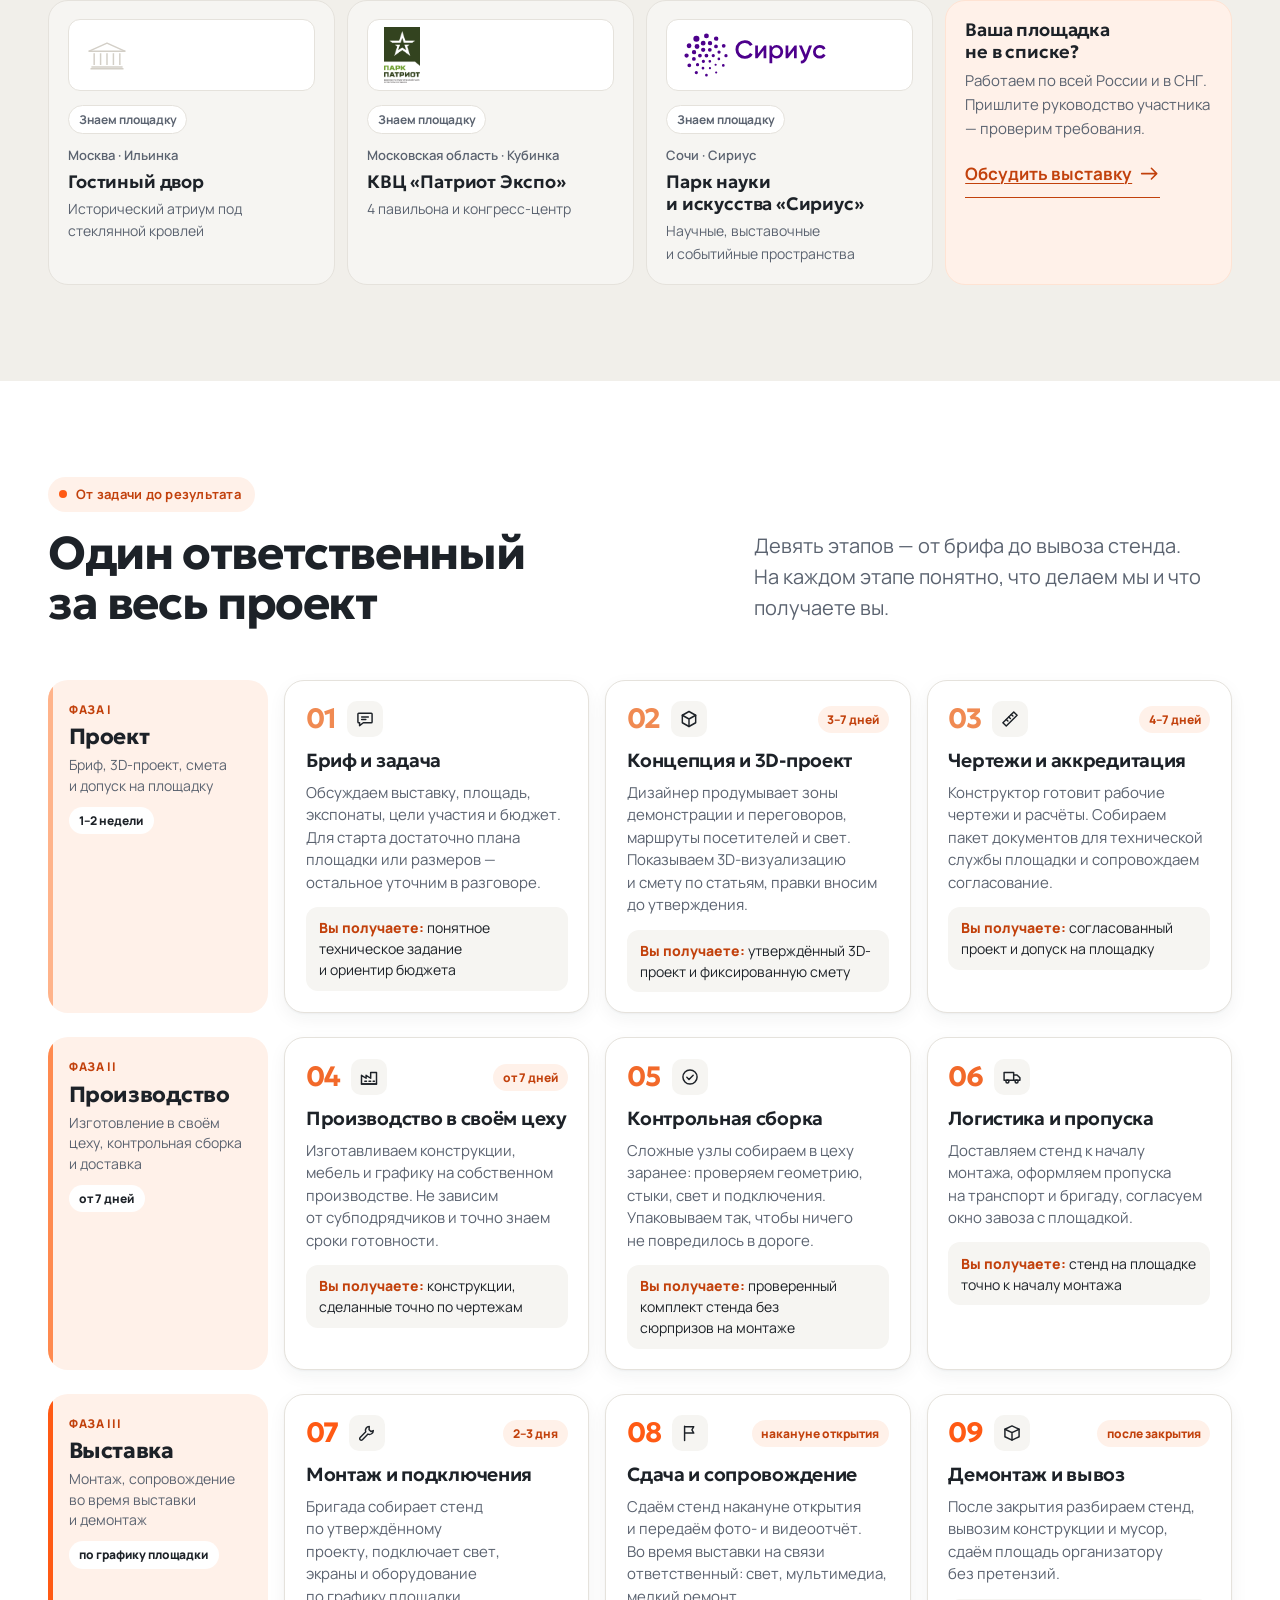
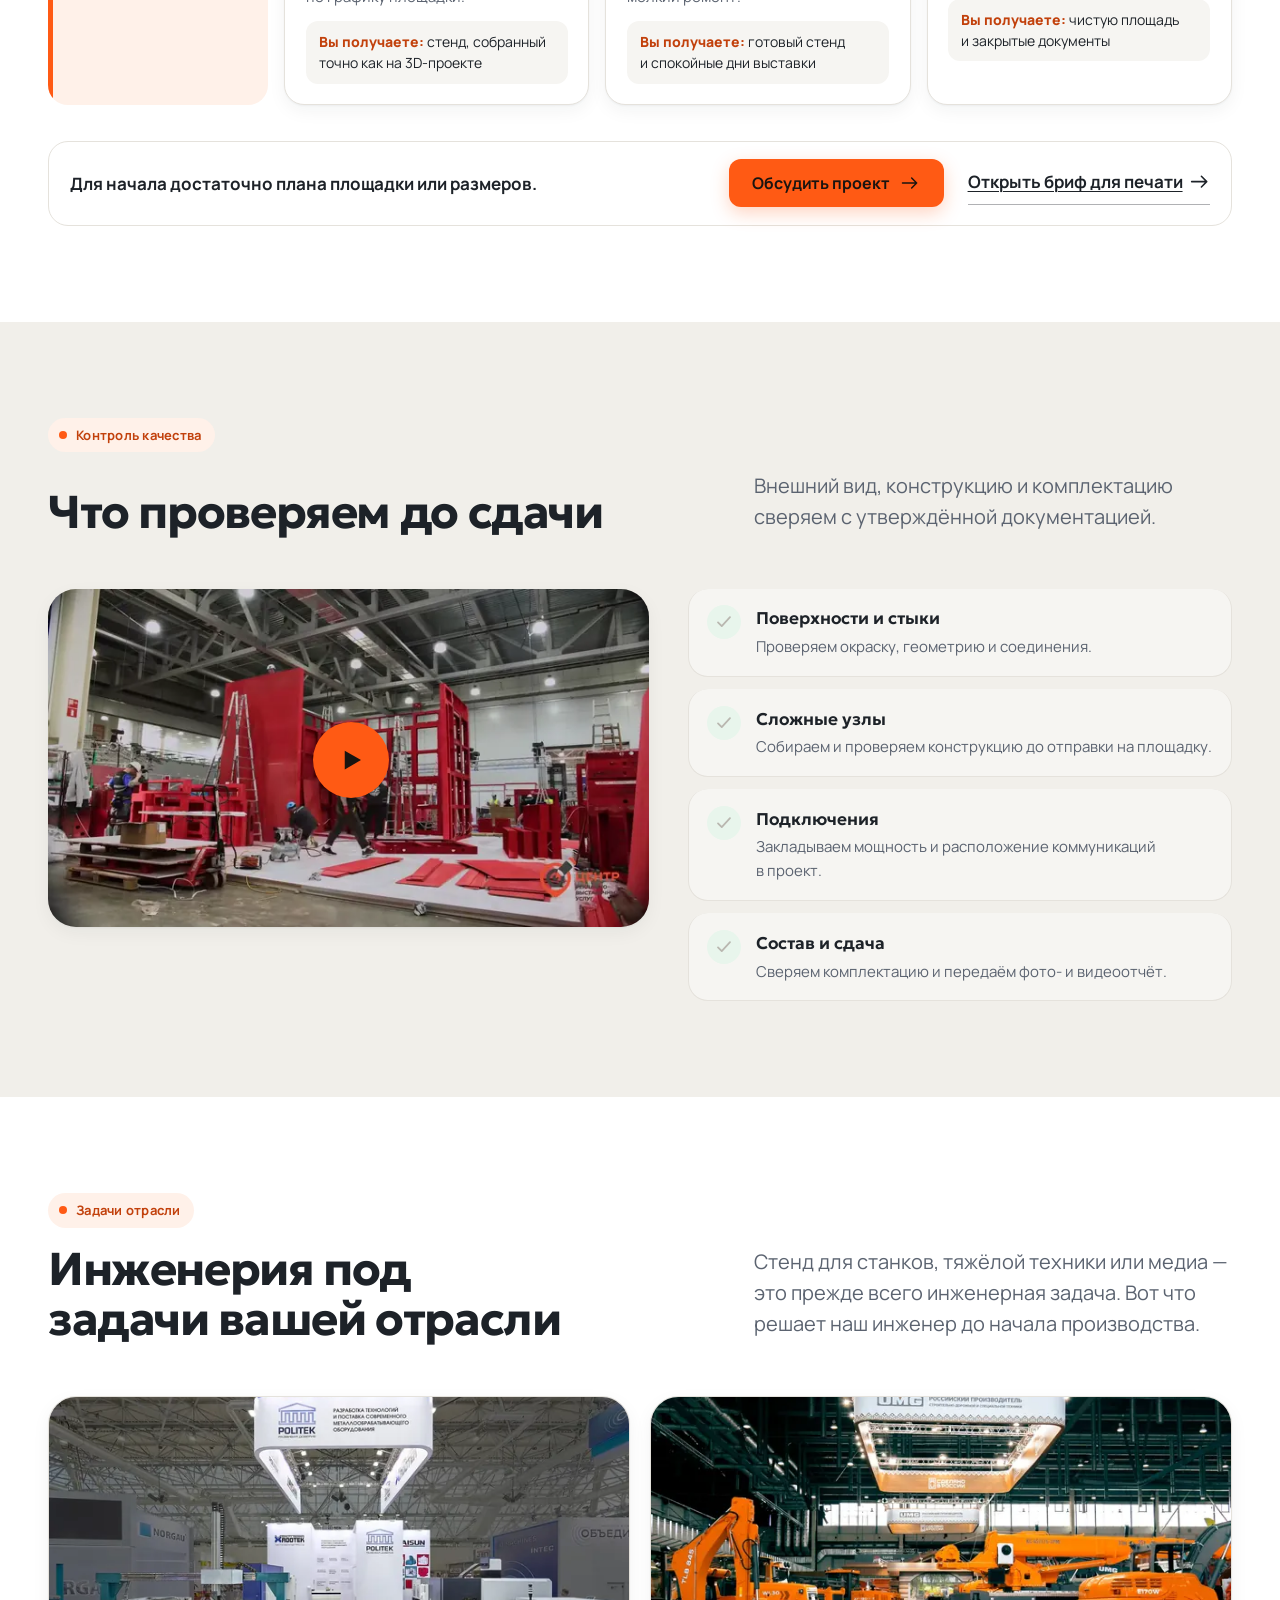
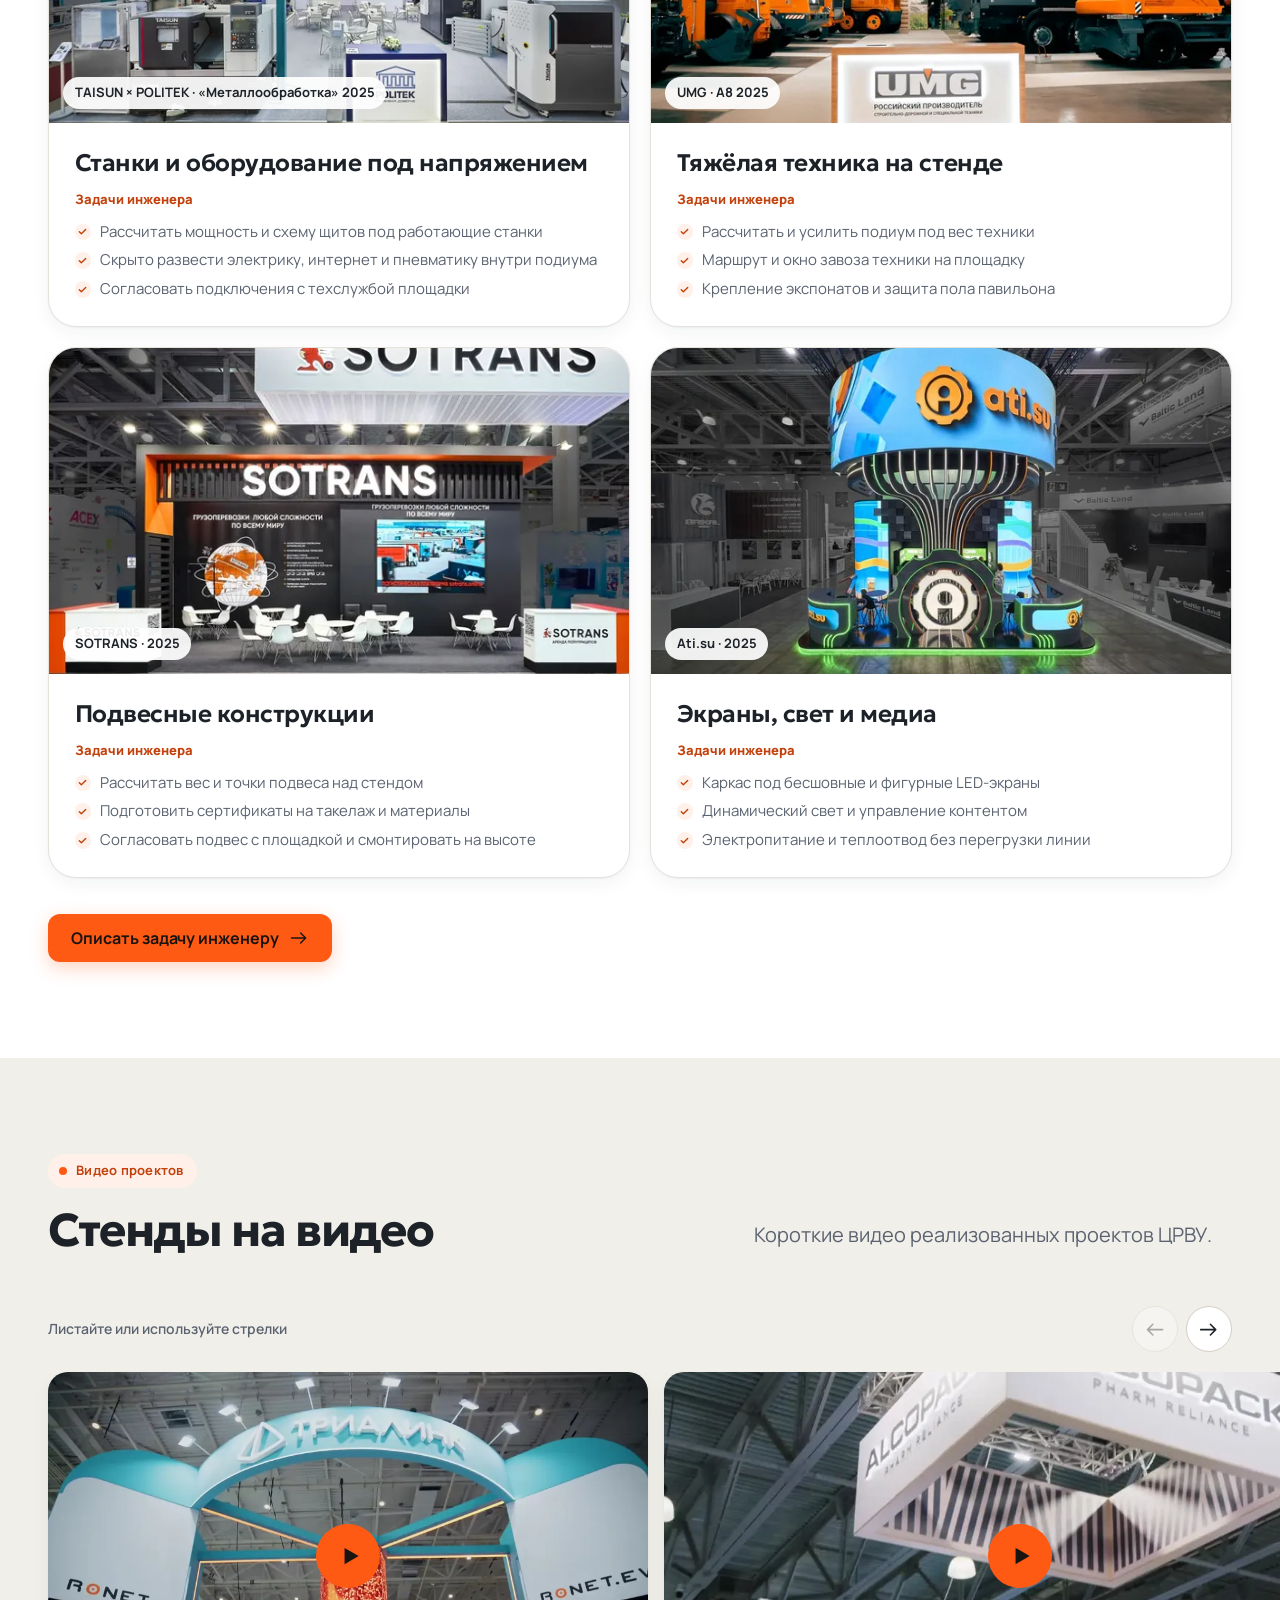
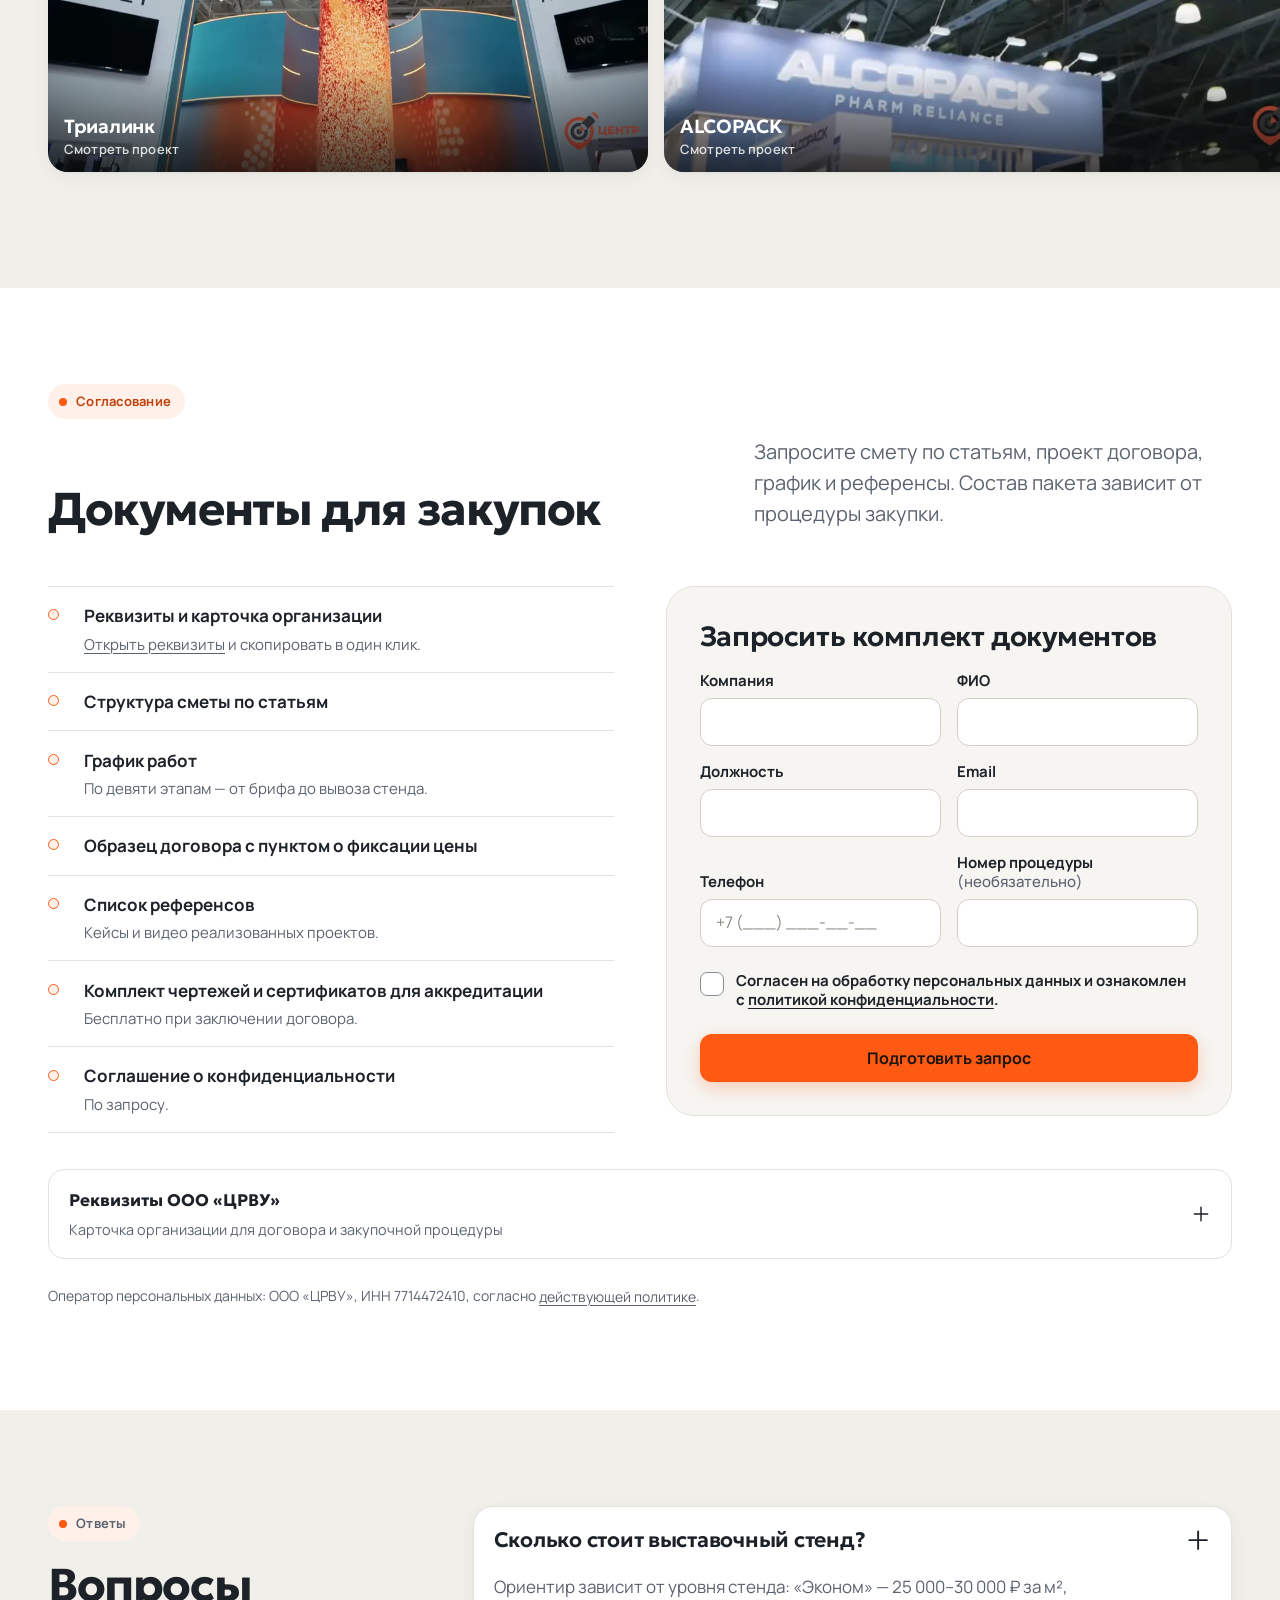
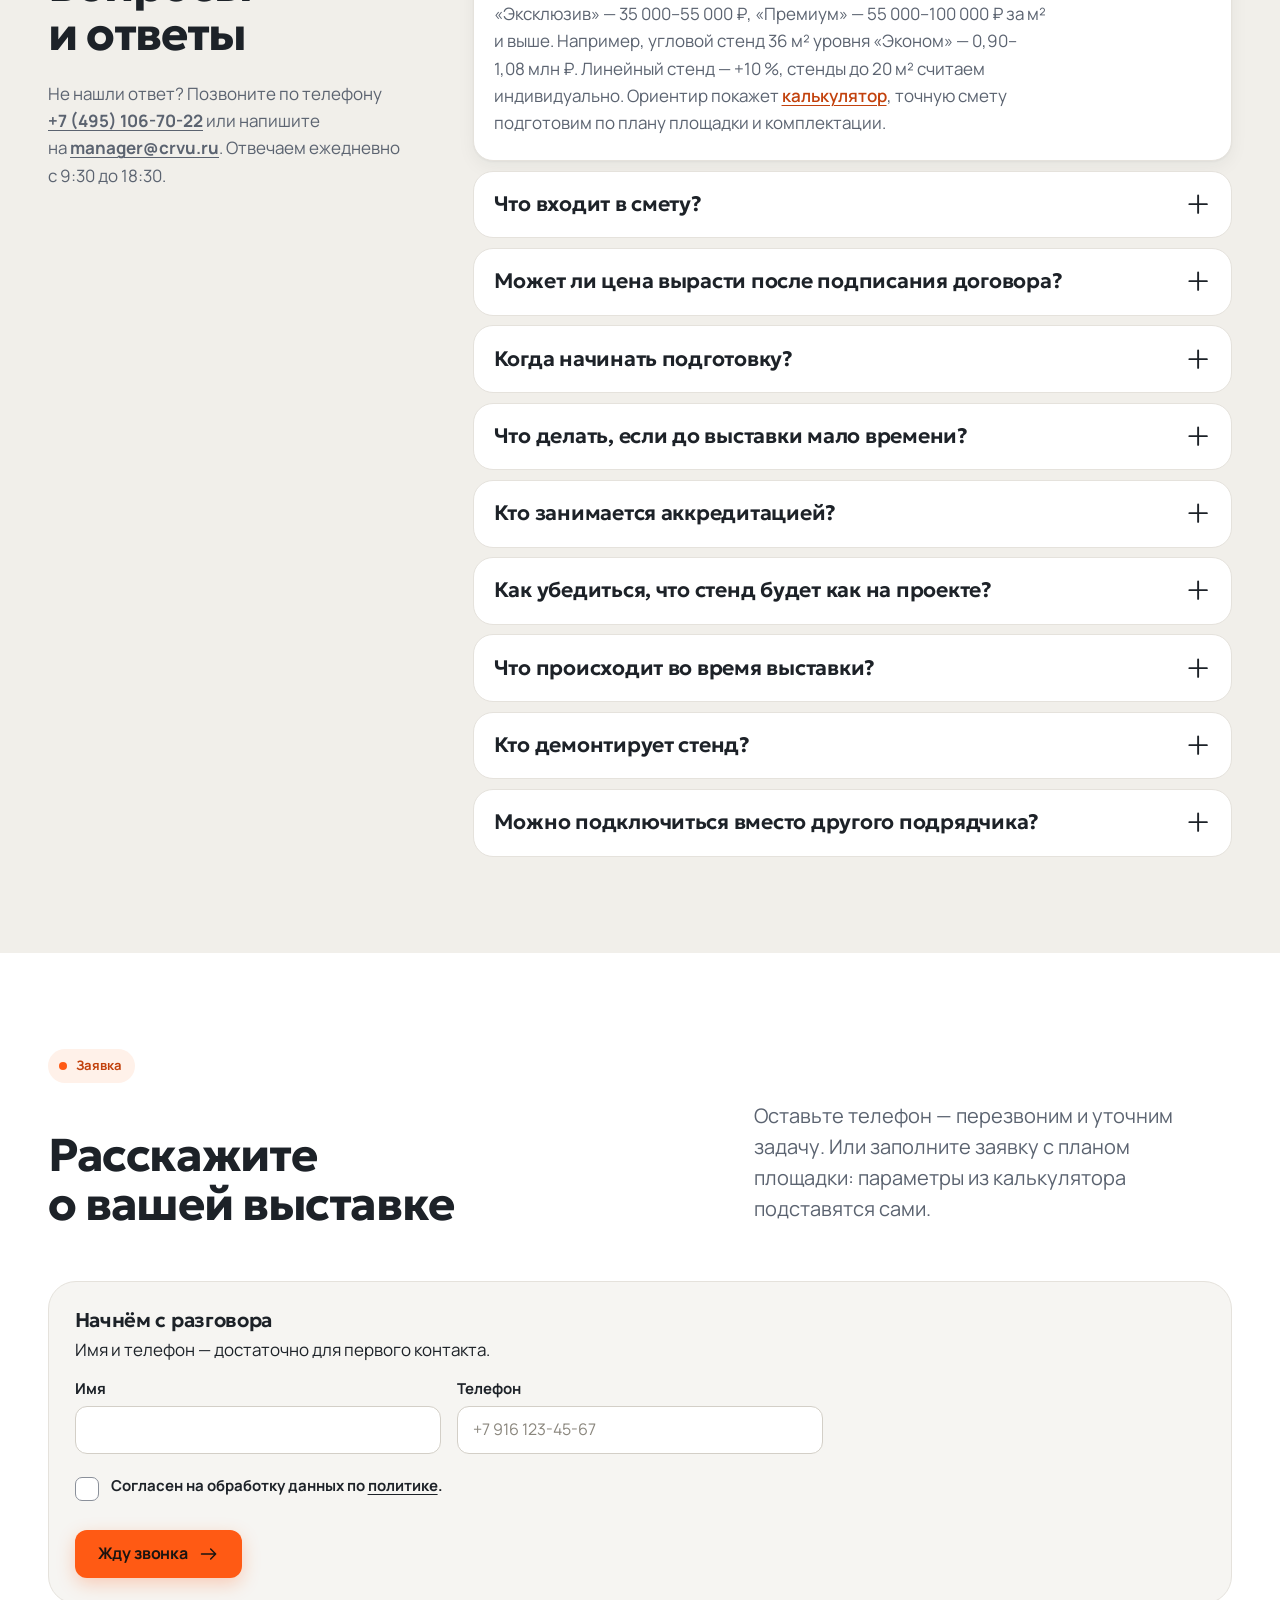
==== commit ea6b853a: "V5-20112026: видео в блоке «Что проверяем до сдачи» — без подписи, автозапуск при прокрутке Co-autho" ====
--- a/index.html
+++ b/index.html
@@ -737,7 +737,7 @@
 <div class="container">
 <header class="sec__head sec__head--split"><p class="tag">Контроль качества</p><h2 class="sec__title" id="prod-title">Что проверяем до&nbsp;сдачи</h2><p class="sec__lead">Внешний вид, конструкцию и&nbsp;комплектацию сверяем с&nbsp;утверждённой документацией.</p></header>
 <div class="quality-split">
-<figure><button aria-label="Смотреть видео монтажа выставочного стенда" class="vposter" data-video="1224485883" data-video-ar="h" data-video-title="Видео монтажа выставочного стенда" type="button"><img alt="Кадр из видео монтажа выставочного стенда на площадке" decoding="async" height="720" loading="lazy" sizes="(min-width: 960px) 50vw, 100vw" src="assets/video/poster-montage-1280.webp" srcset="assets/video/poster-montage-640.webp 640w, assets/video/poster-montage-1280.webp 1280w" width="1280"/><span class="vposter__play"><svg aria-hidden="true" class="ico"><use href="#i-play"></use></svg></span><span class="vposter__cap">Видео монтажа стенда</span></button></figure>
+<figure><button aria-label="Смотреть видео монтажа выставочного стенда со звуком" class="vposter" data-autoplay="" data-video="1224485883" data-video-ar="h" data-video-title="Видео монтажа выставочного стенда" type="button"><img alt="Кадр из видео монтажа выставочного стенда на площадке" decoding="async" height="720" loading="lazy" sizes="(min-width: 960px) 50vw, 100vw" src="assets/video/poster-montage-1280.webp" srcset="assets/video/poster-montage-640.webp 640w, assets/video/poster-montage-1280.webp 1280w" width="1280"/><span class="vposter__play"><svg aria-hidden="true" class="ico"><use href="#i-play"></use></svg></span><span aria-hidden="true" class="vposter__sound"><svg viewBox="0 0 24 24" fill="none" stroke="currentColor" stroke-width="1.8" stroke-linecap="round" stroke-linejoin="round"><path d="M4 9.5h3.5L12 5.5v13l-4.5-4H4z"/><path d="M15.5 9a4.2 4.2 0 0 1 0 6M18.3 6.5a8 8 0 0 1 0 11"/></svg></span></button></figure>
 <ul class="qlist"><li><span class="qlist__ico" aria-hidden="true"><svg class="ico"><use href="#i-check"></use></svg></span><div><b>Поверхности и&nbsp;стыки</b><span>Проверяем окраску, геометрию и&nbsp;соединения.</span></div></li><li><span class="qlist__ico" aria-hidden="true"><svg class="ico"><use href="#i-check"></use></svg></span><div><b>Сложные узлы</b><span>Собираем и&nbsp;проверяем конструкцию до&nbsp;отправки на&nbsp;площадку.</span></div></li><li><span class="qlist__ico" aria-hidden="true"><svg class="ico"><use href="#i-check"></use></svg></span><div><b>Подключения</b><span>Закладываем мощность и&nbsp;расположение коммуникаций в&nbsp;проект.</span></div></li><li><span class="qlist__ico" aria-hidden="true"><svg class="ico"><use href="#i-check"></use></svg></span><div><b>Состав и&nbsp;сдача</b><span>Сверяем комплектацию и&nbsp;передаём фото- и&nbsp;видеоотчёт.</span></div></li></ul>
 </div>
 </div>
@@ -1209,6 +1209,7 @@
 <script defer="" src="assets/js/core.js"></script>
 <script defer="" src="assets/js/combobox.js"></script>
 <script defer="" src="assets/js/widgets.js"></script>
+<script defer src="assets/js/v5.js"></script>
 <script defer="" src="assets/js/pairs.js"></script>
 <script defer="" src="assets/js/tools.js"></script>
 <script defer="" src="assets/js/quiz.js"></script>
--- a/assets/css/v5.css
+++ b/assets/css/v5.css
@@ -56,3 +56,27 @@
   .venue__logo img { max-height: 34px; max-width: 92%; }
   .venue__logo img[src$="vdnh-expo.svg"], .venue__logo img[src$="timiryazev.svg"], .venue__logo img[src$="patriot.png"], .venue__logo img[src$="expograd-yug.png"] { max-height: 42px; }
 }
+
+/* Видео «Что проверяем до сдачи»: автозапуск в карточке, подписи нет */
+.vposter { position: relative; }
+.vposter__cap { display: none; }
+.vposter__frame {
+  position: absolute; inset: 0; z-index: 1;
+  width: 100%; height: 100%; border: 0;
+  pointer-events: none;
+  opacity: 0; transition: opacity 0.6s ease;
+}
+.vposter.is-live .vposter__frame { opacity: 1; }
+.vposter__play { z-index: 2; transition: opacity 0.3s ease, transform 0.3s ease; }
+.vposter.is-live .vposter__play { opacity: 0; transform: scale(0.85); pointer-events: none; }
+.vposter__sound {
+  position: absolute; z-index: 2; right: 0.9rem; bottom: 0.9rem;
+  display: grid; place-items: center;
+  width: 44px; height: 44px; border-radius: 50%;
+  background: rgba(12, 14, 17, 0.55); color: #fff;
+  -webkit-backdrop-filter: blur(6px); backdrop-filter: blur(6px);
+  opacity: 0; transition: opacity 0.3s ease, background 0.2s;
+}
+.vposter__sound svg { width: 22px; height: 22px; }
+.vposter.is-live .vposter__sound { opacity: 1; }
+.vposter:hover .vposter__sound { background: var(--accent, #ff5a1f); }
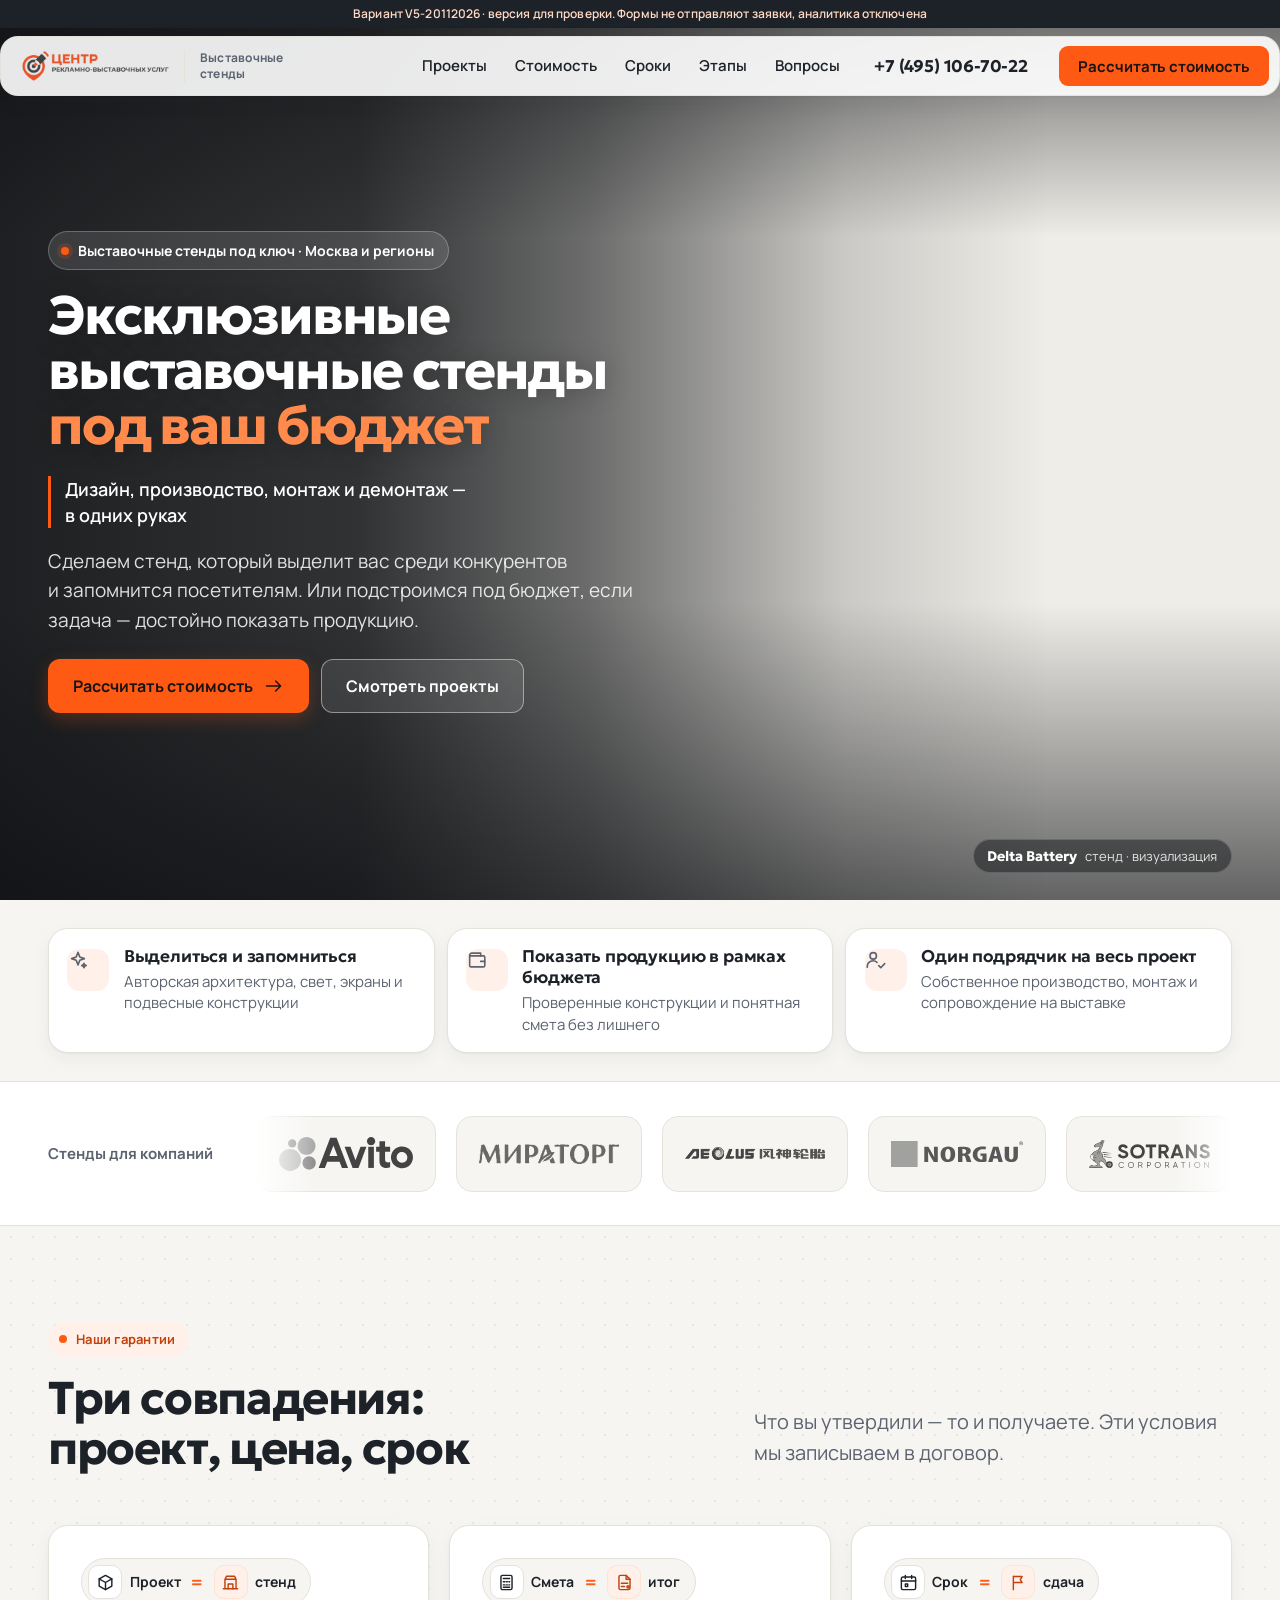
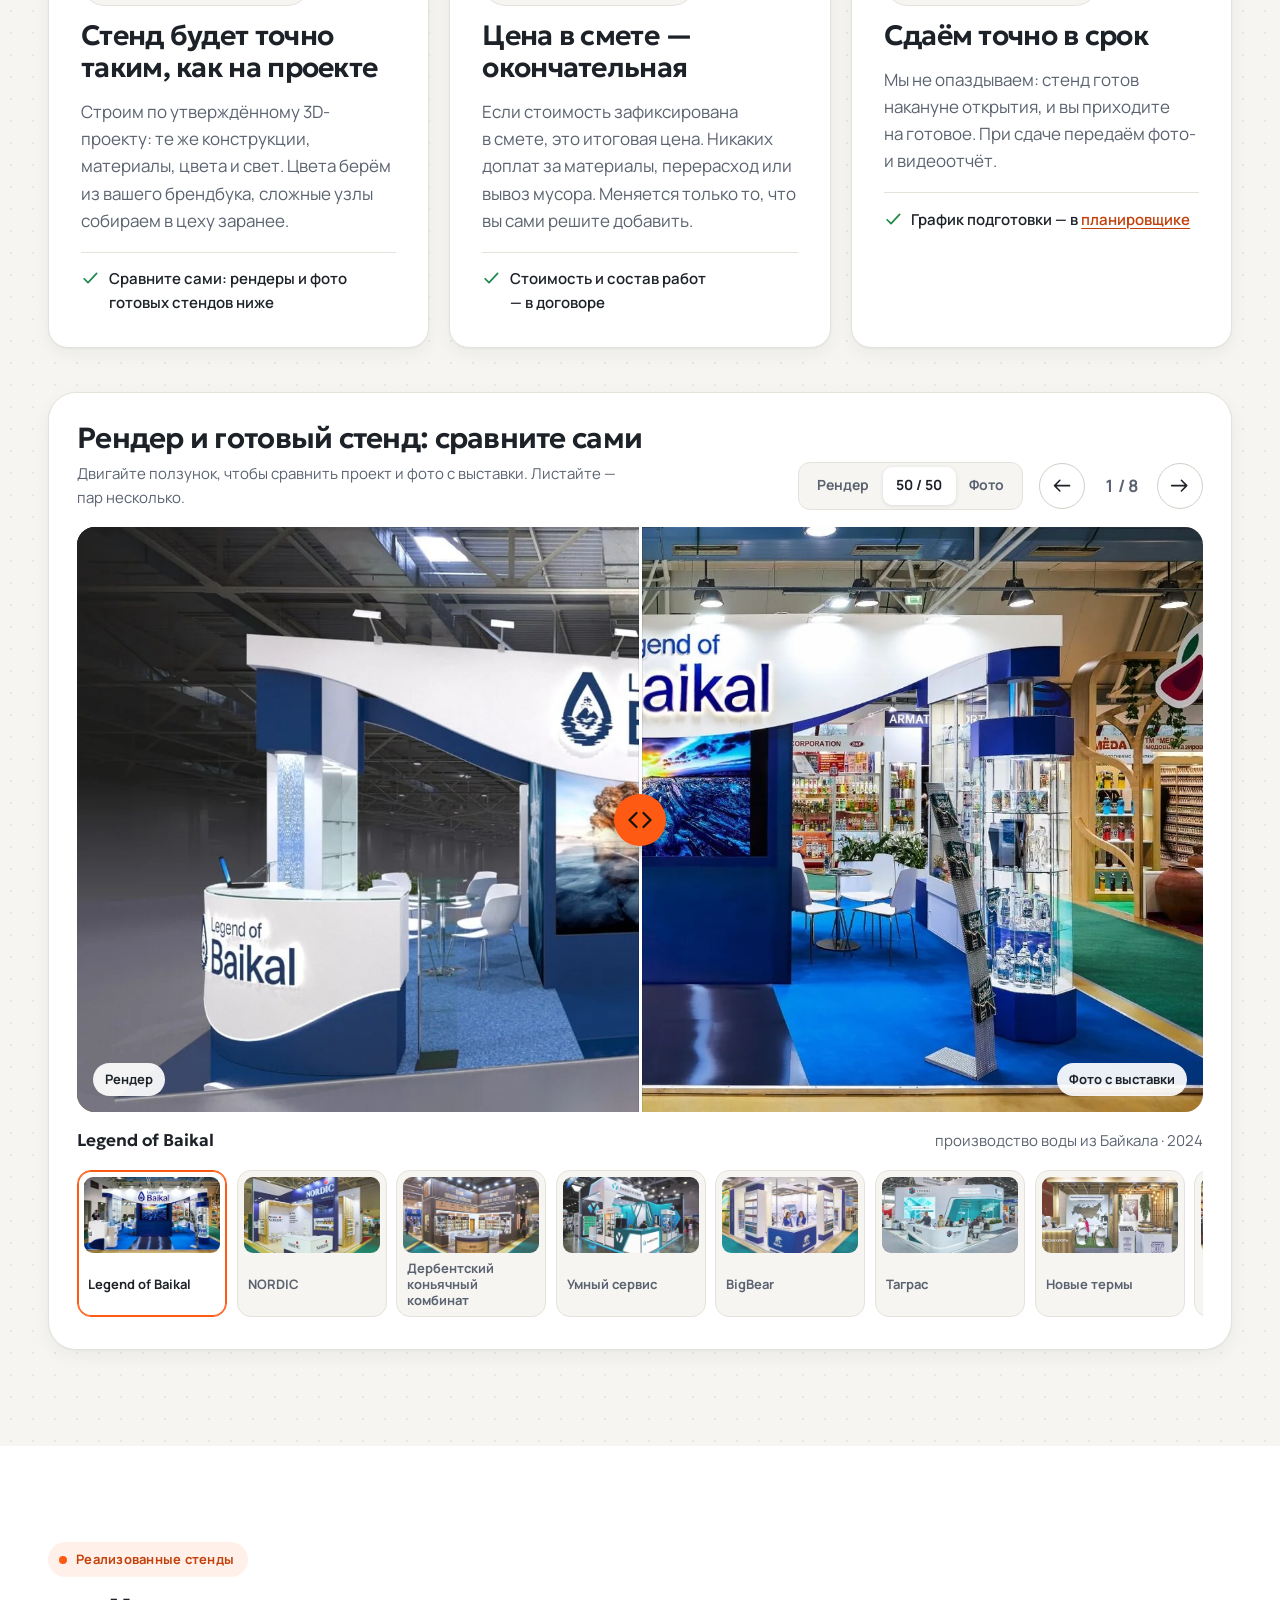
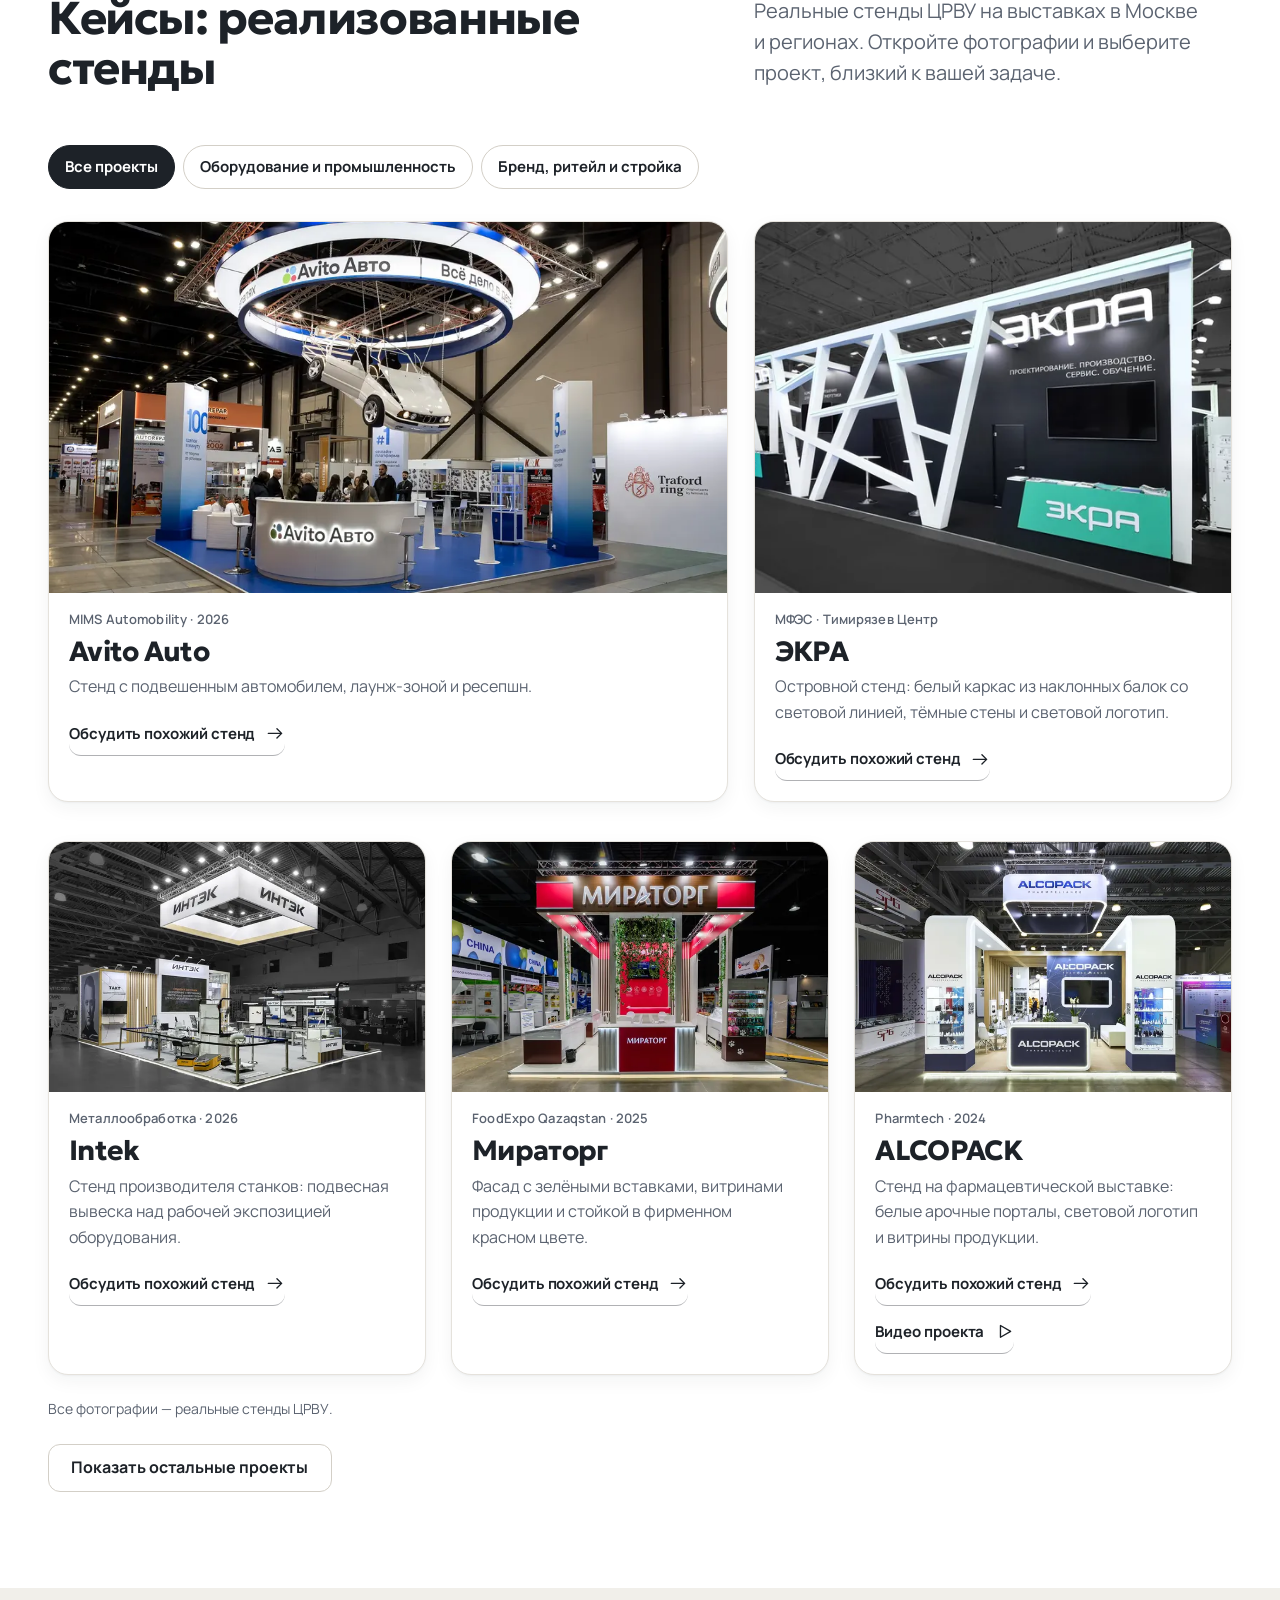
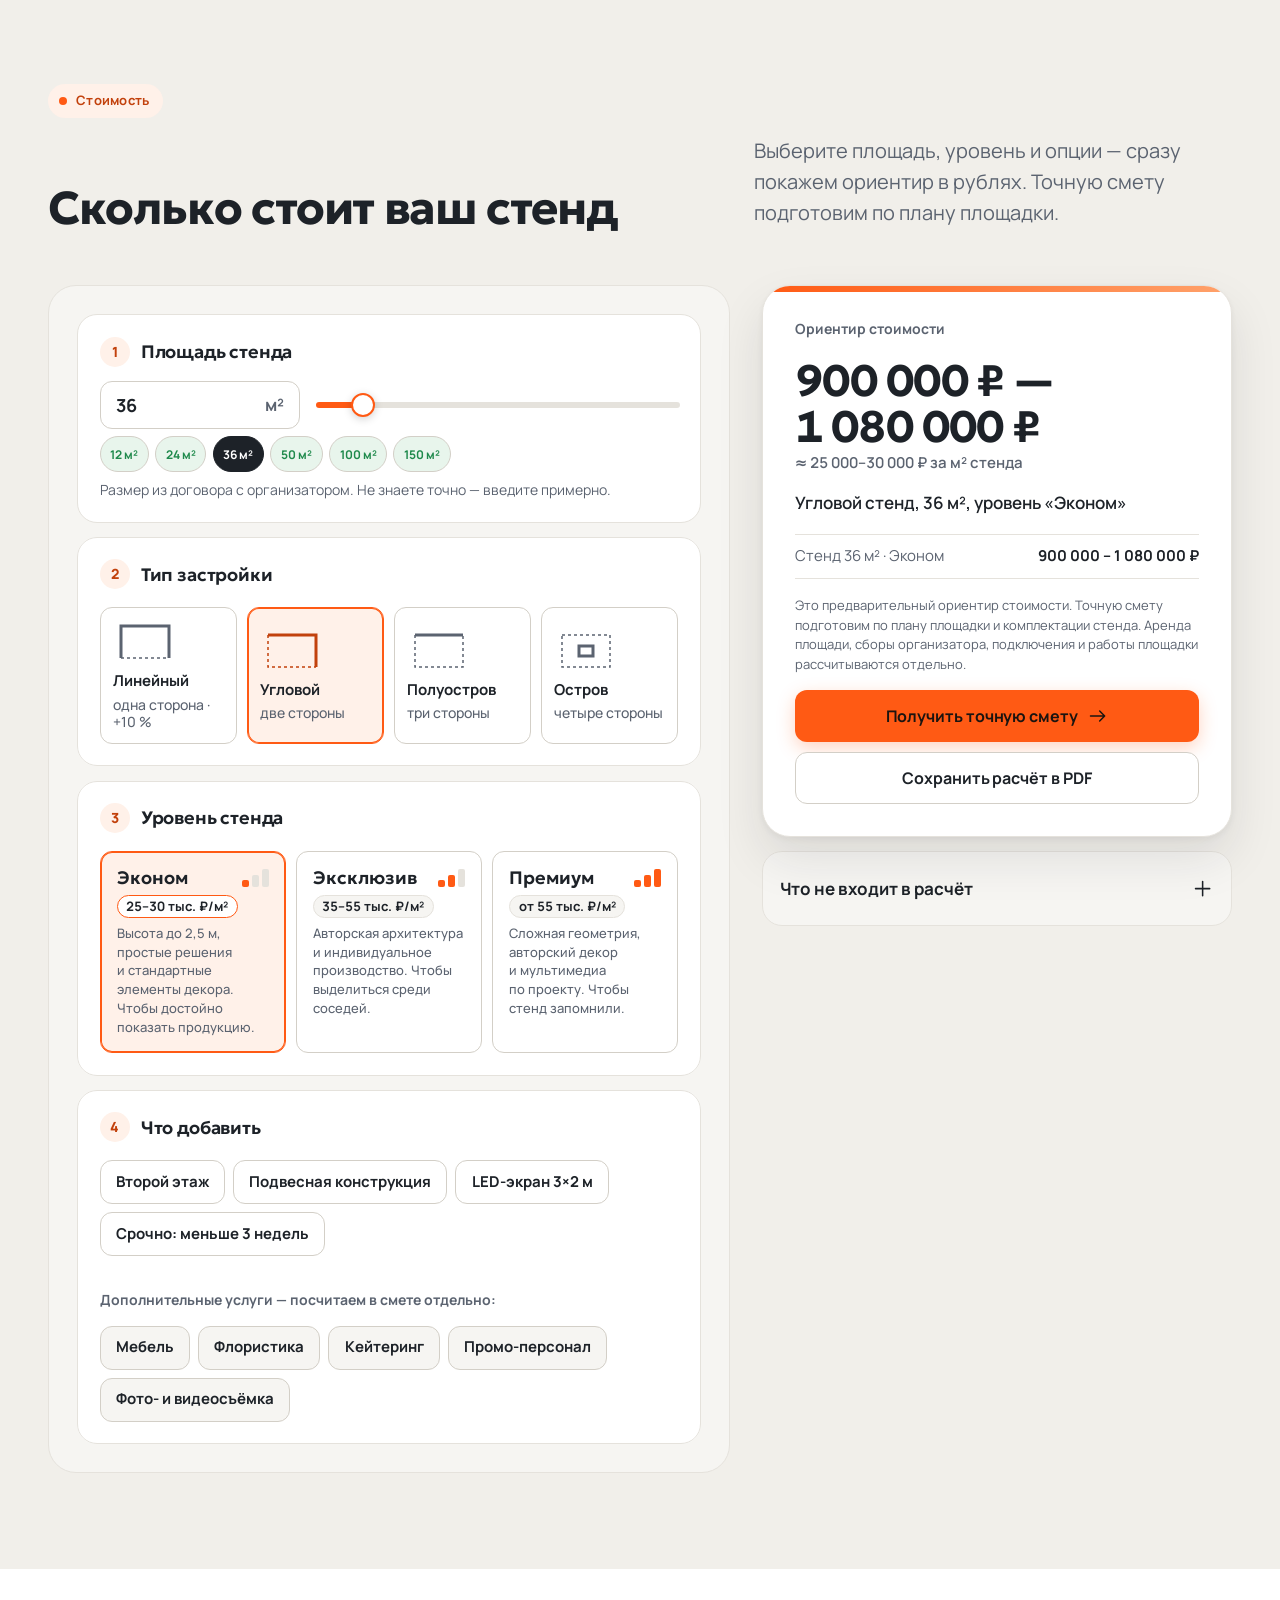
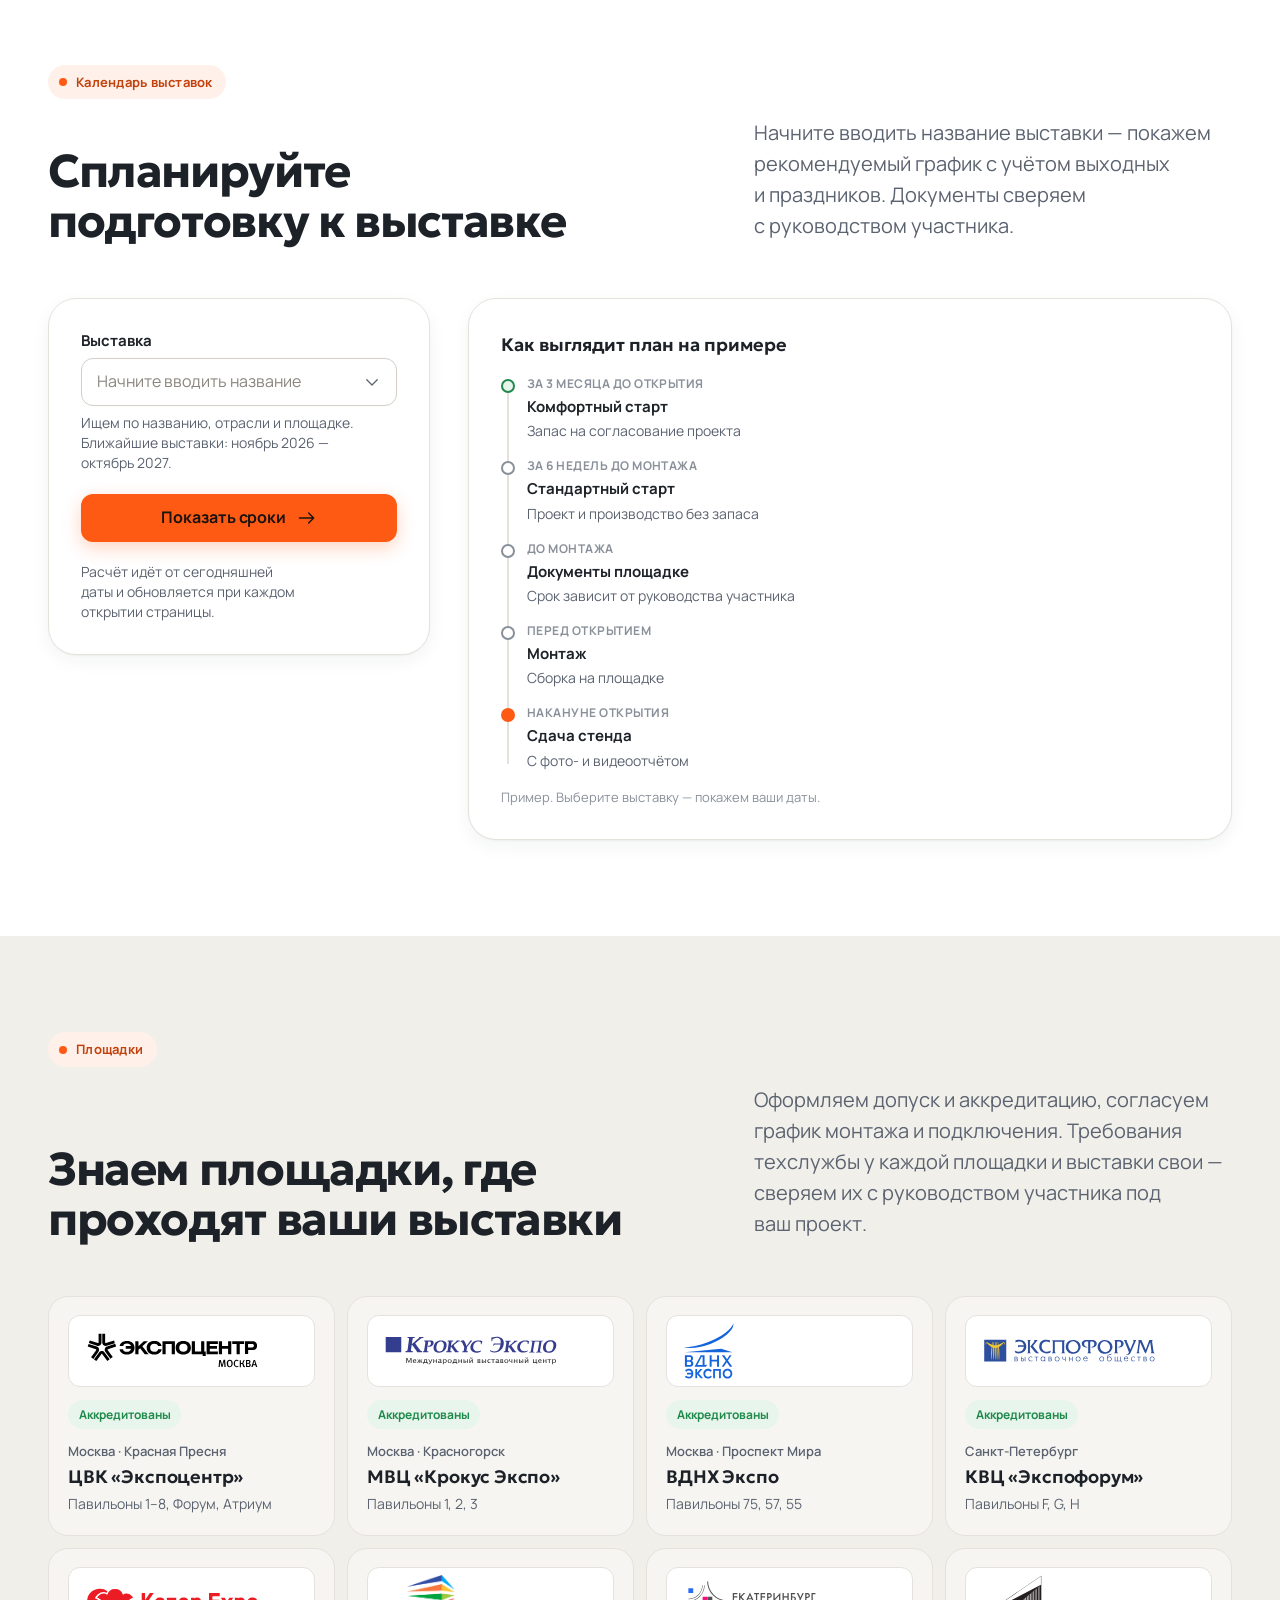
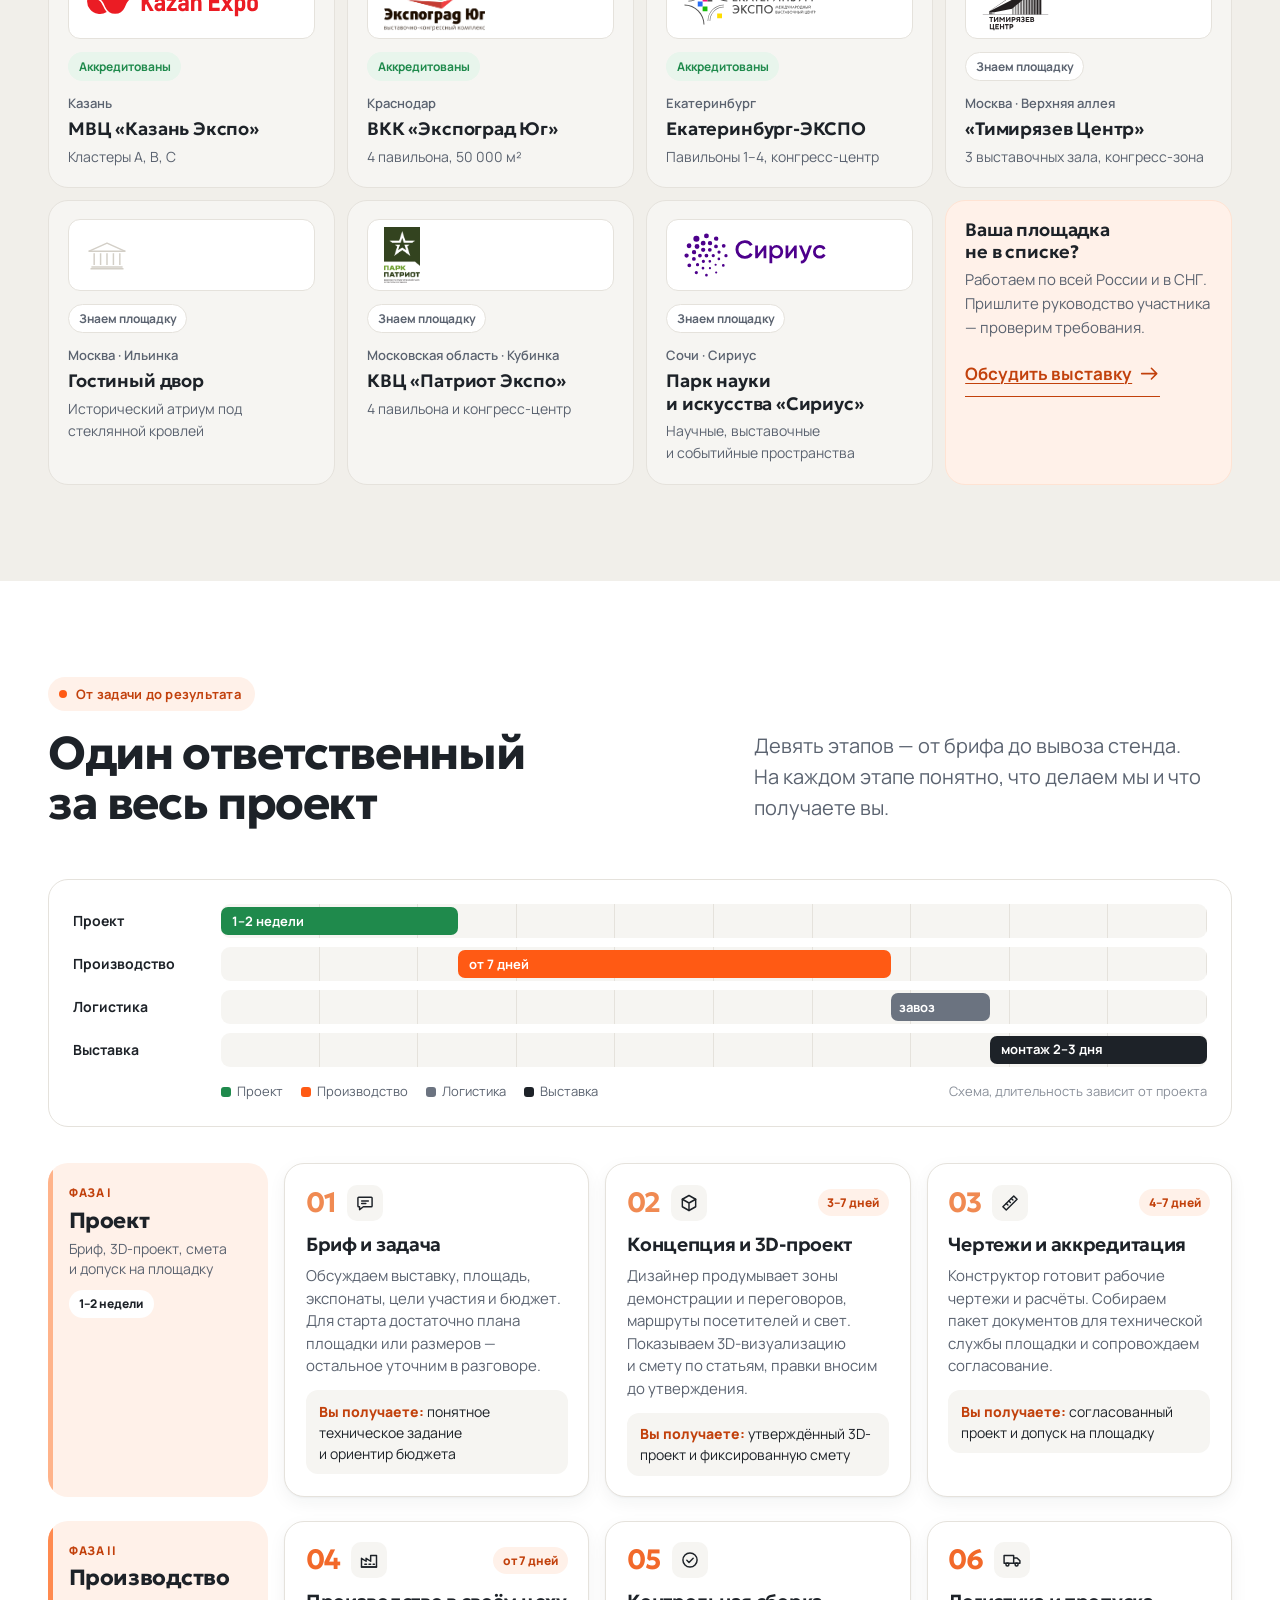
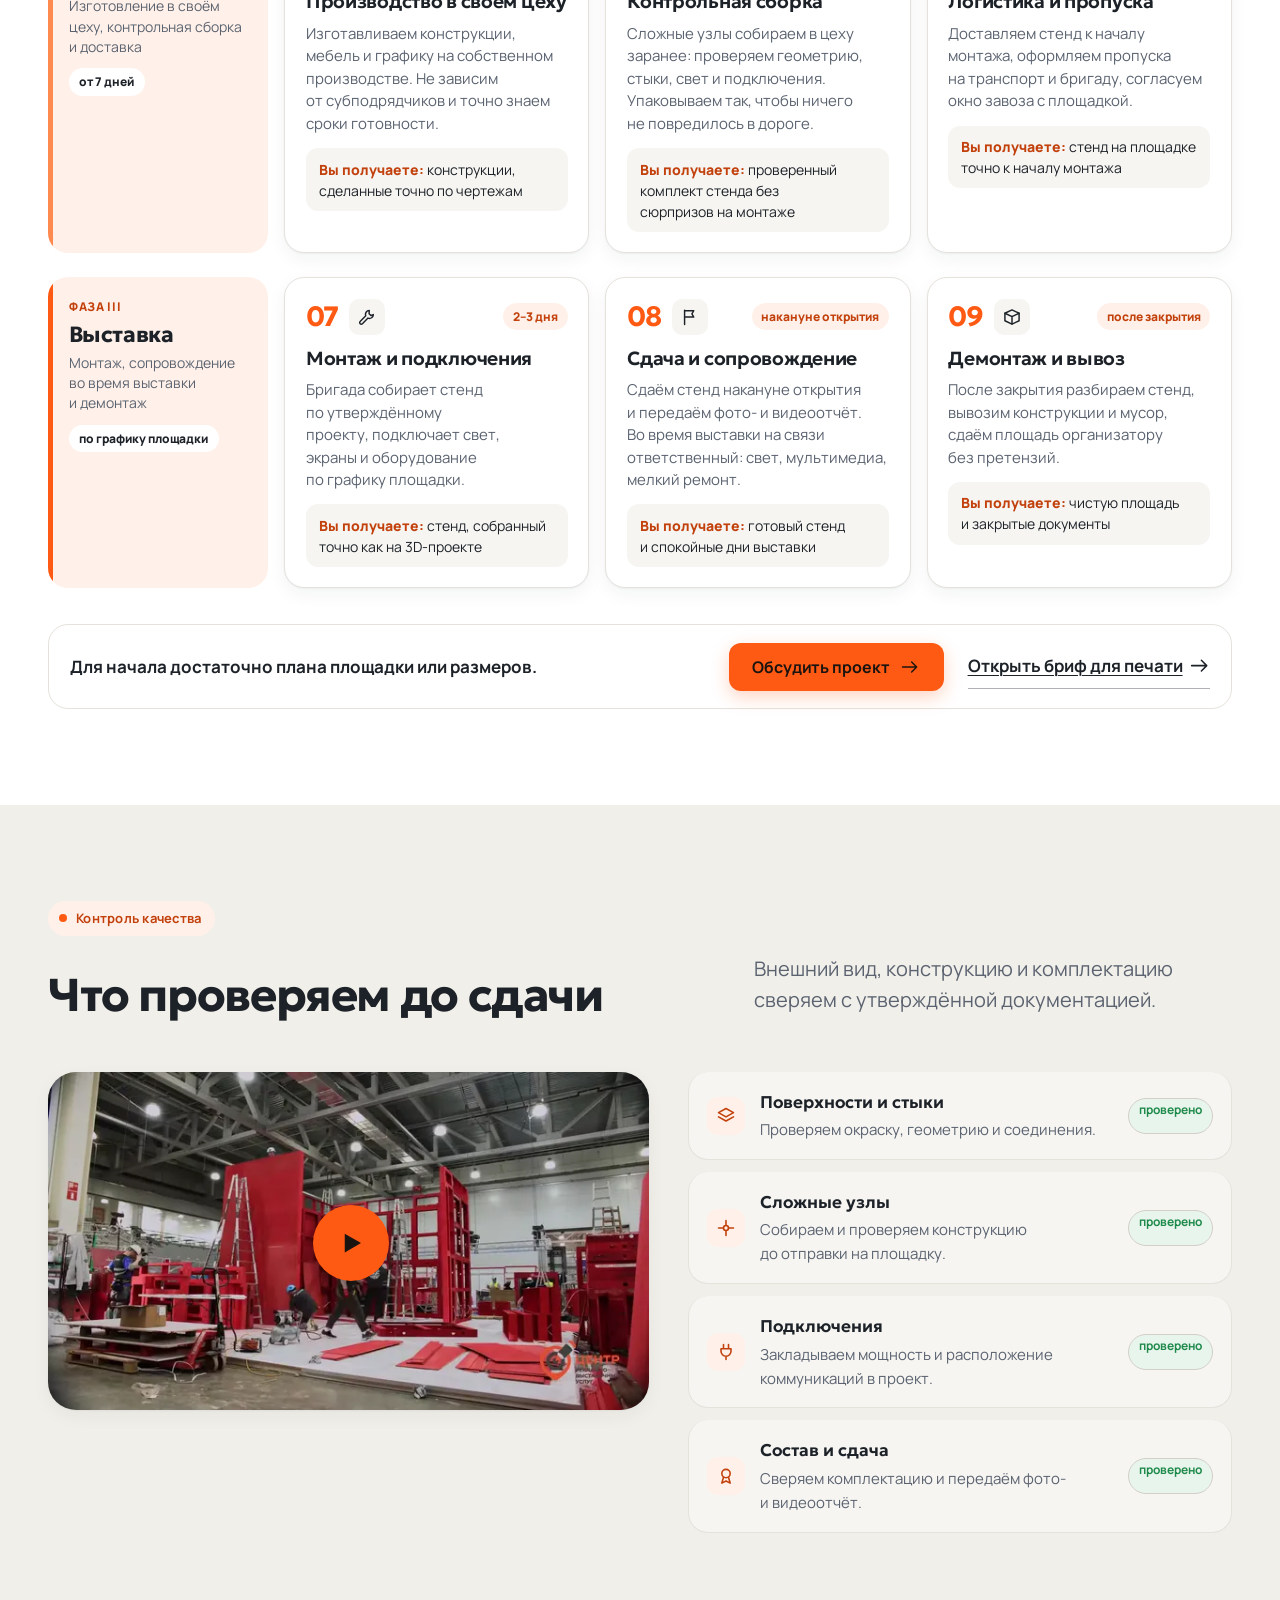
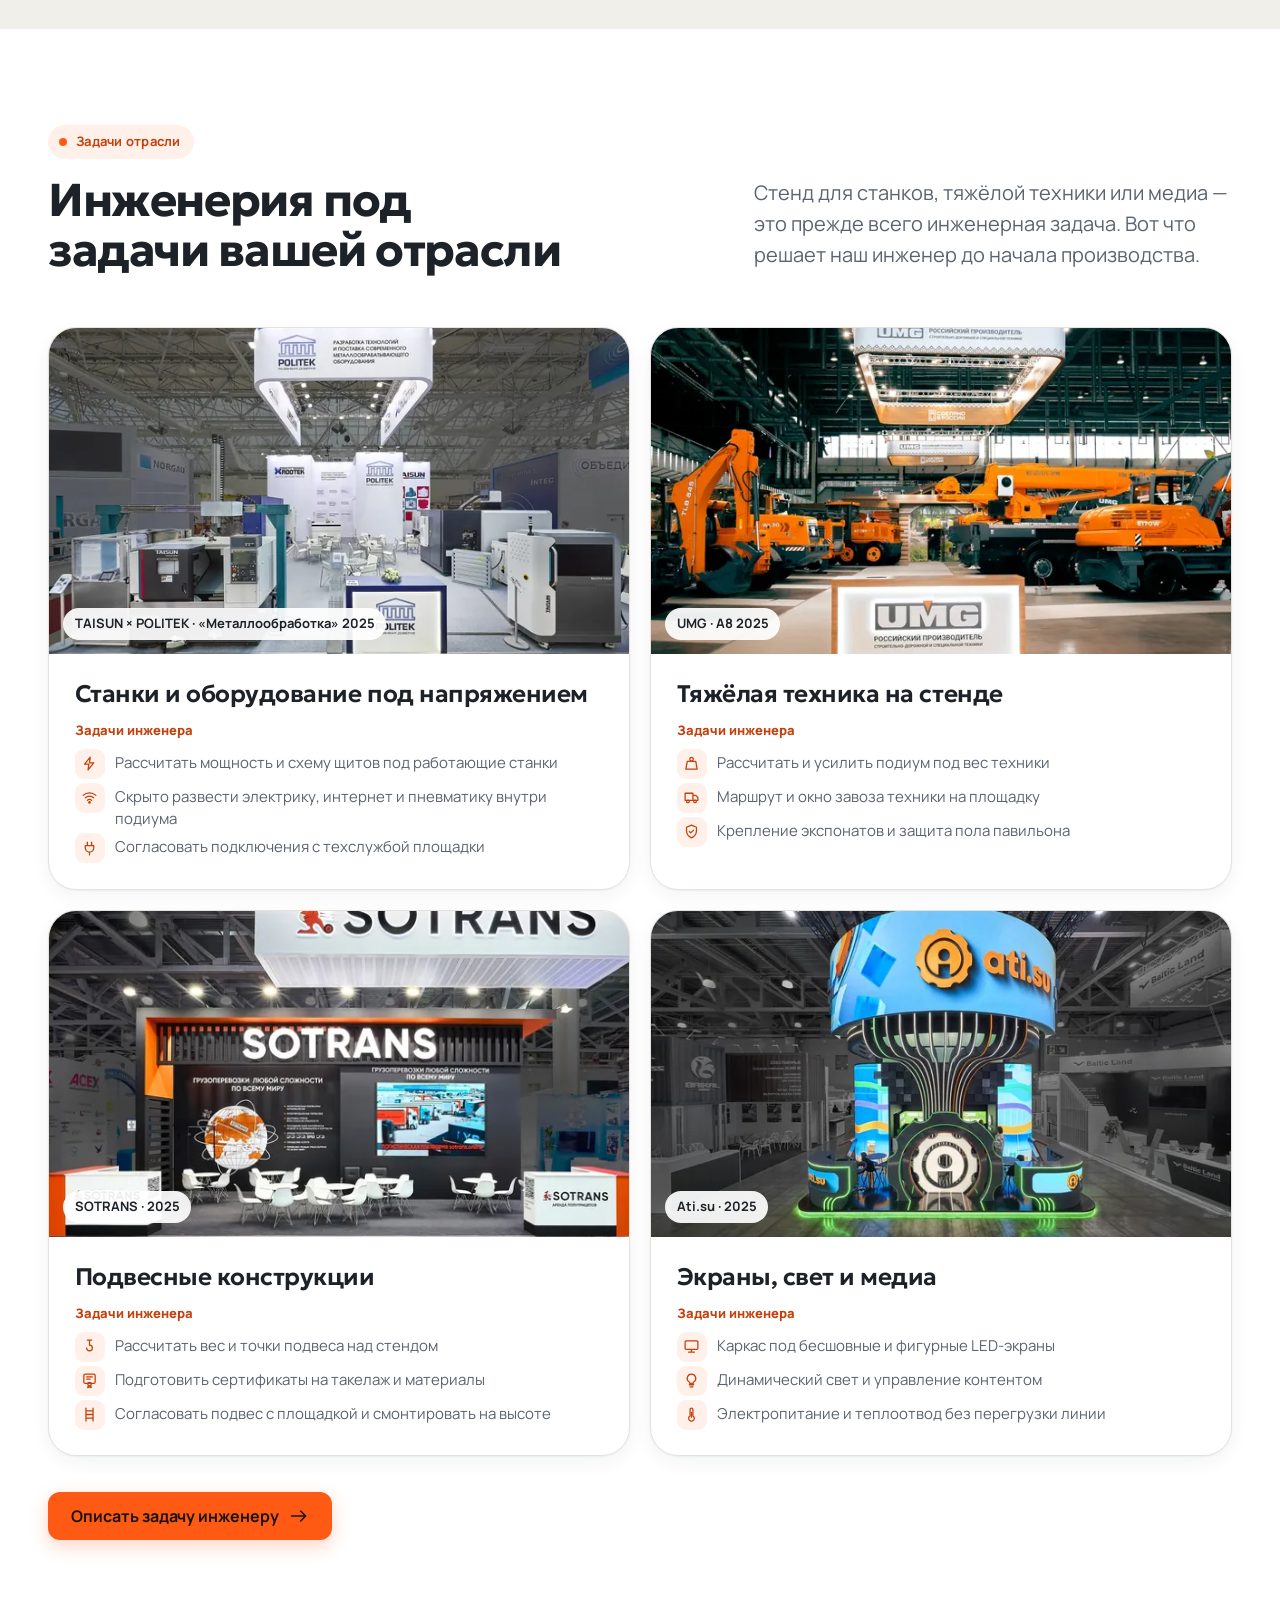
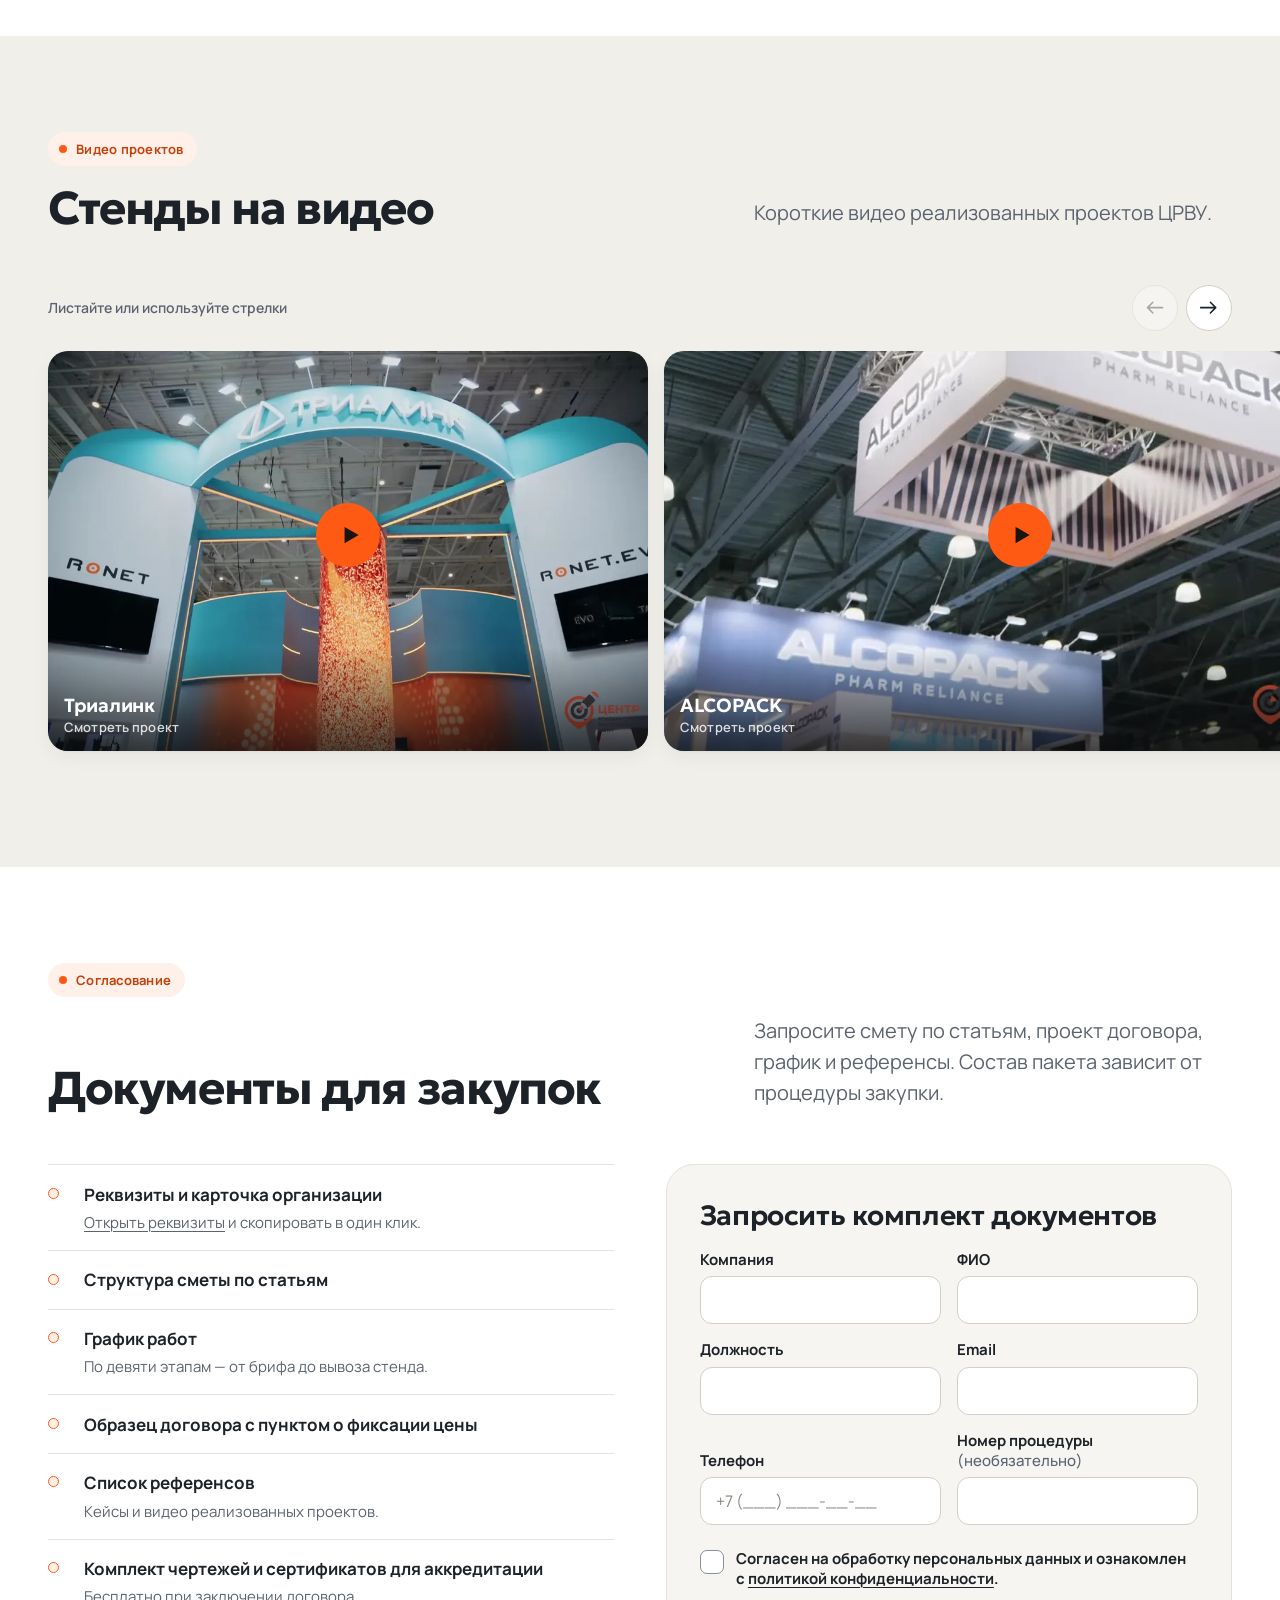
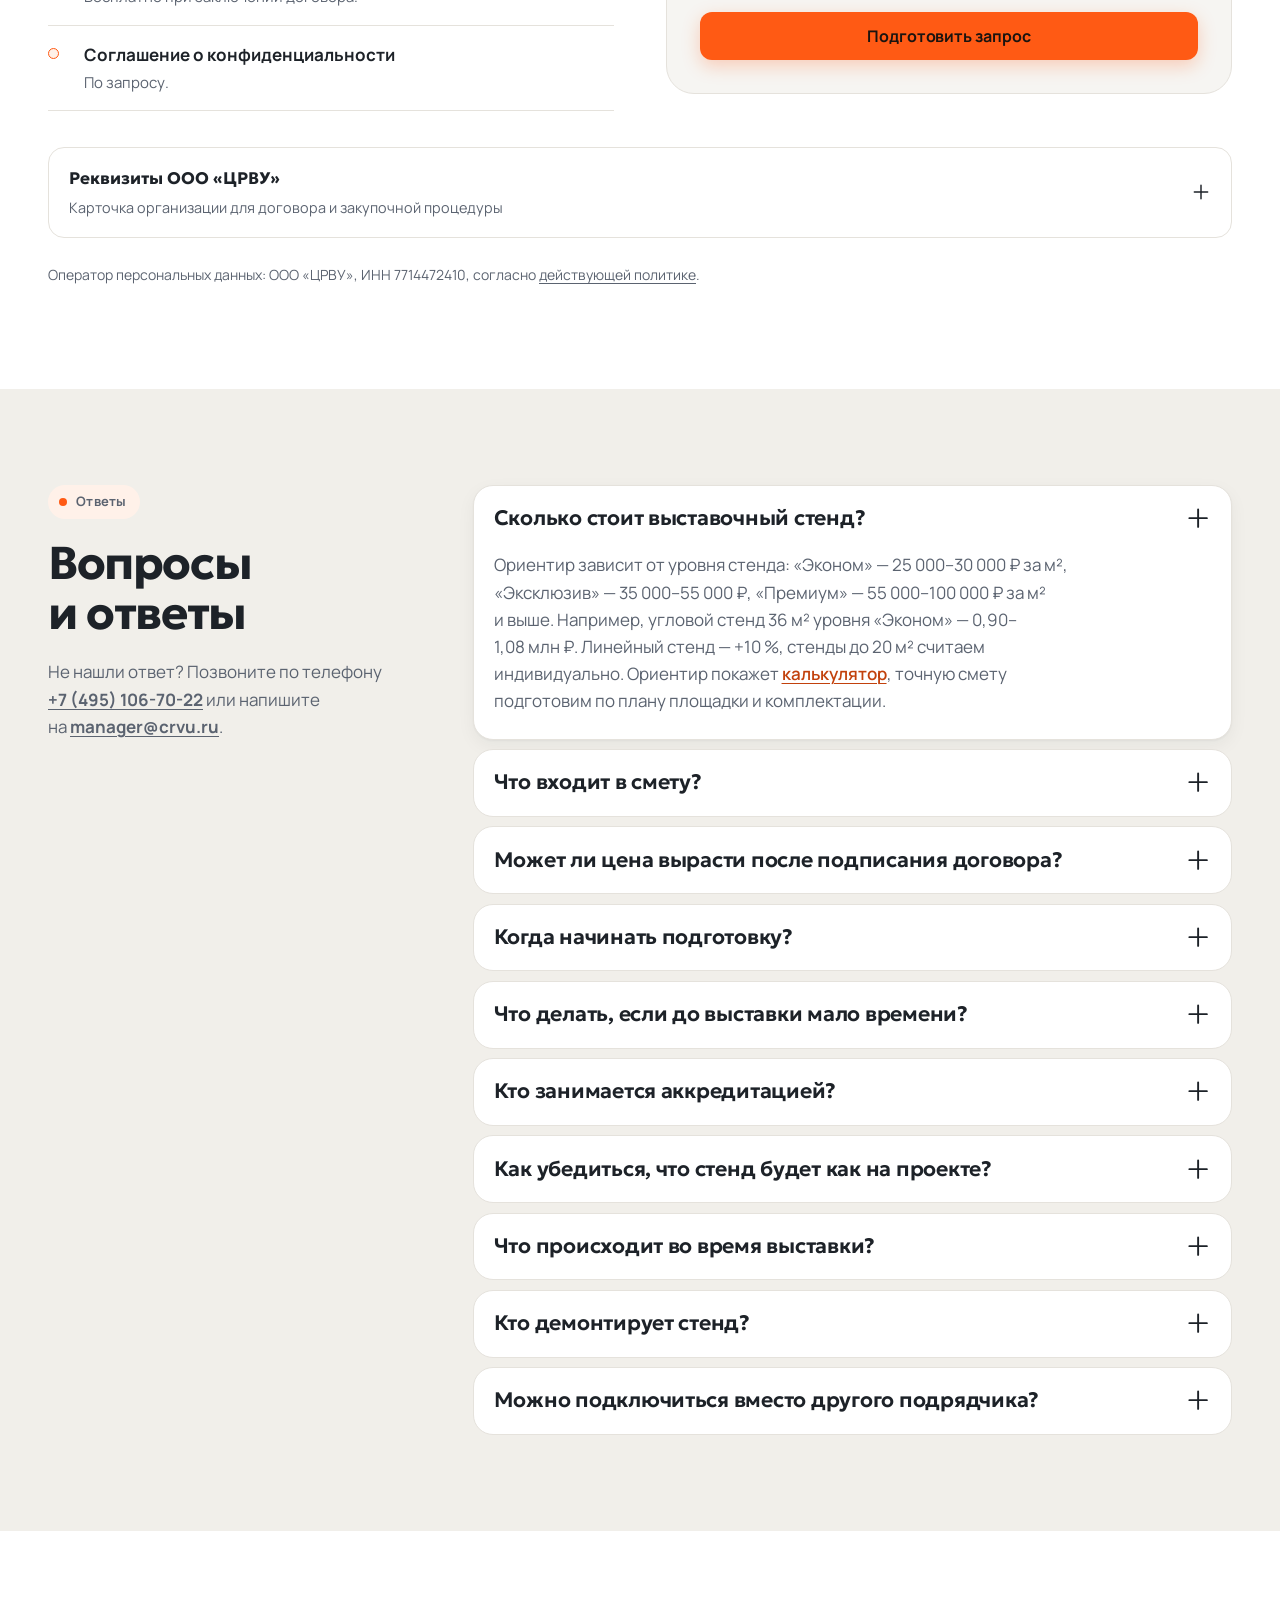
==== commit e5fd0796: "V5-20112026: инфографика и значки, без режима работы, компактная шапка - значки в гарантиях, схема с" ====
--- a/index.html
+++ b/index.html
@@ -32,6 +32,7 @@
 <link href="assets/css/revision.css" rel="stylesheet"/>
 <link href="assets/css/v3.css" rel="stylesheet"/>
 <link href="assets/css/v5.css" rel="stylesheet"/>
+<link href="assets/css/infographics.css" rel="stylesheet"/>
 <!-- Яндекс Метрика, Varioqub и UIS в этой версии НЕ подключены: это превью для проверки. -->
 </head>
 <body id="top-of-page">
@@ -70,7 +71,7 @@
 <symbol id="i-truck" viewBox="0 0 24 24"><path d="M2.5 6.5h11.5v9.5H2.5zM14 9.5h4l3.5 3.5v3H14z"></path><circle cx="6.5" cy="17.5" r="1.8"></circle><circle cx="17.5" cy="17.5" r="1.8"></circle></symbol>
 <symbol id="i-tool" viewBox="0 0 24 24"><path d="M14.7 4.2a4.6 4.6 0 0 0-4.2 6.4L3.8 17.3a1.9 1.9 0 0 0 2.7 2.7l6.7-6.7a4.6 4.6 0 0 0 6.4-4.2l-2.9 1.1-2.2-2.2z"></path></symbol>
 <symbol id="i-flag" viewBox="0 0 24 24"><path d="M5.5 21V4M5.5 4.5h11l-2.2 3.8 2.2 3.8h-11"></path></symbol>
-<symbol id="i-box" viewBox="0 0 24 24"><path d="M3.5 7.5L12 3.5l8.5 4v9L12 20.5l-8.5-4z"></path><path d="M3.5 7.5L12 11.5l8.5-4M12 11.5v9"></path></symbol>
+<symbol id="v-cube" viewBox="0 0 24 24"><path d="M12 3 4 7.5v9L12 21l8-4.5v-9z"/><path d="M4 7.5 12 12l8-4.5M12 12v9"/></symbol><symbol id="v-stand" viewBox="0 0 24 24"><path d="M3 20h18M5 20V8h14v12M5 8l2-4h10l2 4"/><path d="M9 20v-6h6v6"/></symbol><symbol id="v-calc" viewBox="0 0 24 24"><rect x="5" y="3" width="14" height="18" rx="2"/><path d="M8 7h8M8 11h2M12 11h1M15 11h1M8 15h2M12 15h1M15 15h1M8 18h8"/></symbol><symbol id="v-contract" viewBox="0 0 24 24"><path d="M14 3H7a2 2 0 0 0-2 2v14a2 2 0 0 0 2 2h10a2 2 0 0 0 2-2V8z"/><path d="M14 3v5h5M8 13h8M8 17h4"/><circle cx="16.5" cy="17.5" r="1.5"/></symbol><symbol id="v-cal" viewBox="0 0 24 24"><rect x="3" y="5" width="18" height="16" rx="2"/><path d="M8 3v4M16 3v4M3 10h18M8 14h3v3H8z"/></symbol><symbol id="v-flag" viewBox="0 0 24 24"><path d="M5.5 21V4M5.5 4.5h11l-2.2 3.8 2.2 3.8h-11"/></symbol><symbol id="v-bolt" viewBox="0 0 24 24"><path d="M13 3 5 13h6l-1 8 8-10h-6z"/></symbol><symbol id="v-net" viewBox="0 0 24 24"><path d="M3 9a13 13 0 0 1 18 0M6 12.5a8.5 8.5 0 0 1 12 0M9 16a4 4 0 0 1 6 0"/><circle cx="12" cy="19" r="1"/></symbol><symbol id="v-weight" viewBox="0 0 24 24"><path d="M6 9h12l2 11H4z"/><circle cx="12" cy="6" r="2.5"/></symbol><symbol id="v-truck" viewBox="0 0 24 24"><path d="M3 6h11v10H3zM14 9h4l3 3v4h-7"/><circle cx="7" cy="17.5" r="1.8"/><circle cx="17" cy="17.5" r="1.8"/></symbol><symbol id="v-hook" viewBox="0 0 24 24"><path d="M12 3v7M9 3h6"/><path d="M12 10a4 4 0 1 1-4 4"/></symbol><symbol id="v-cert" viewBox="0 0 24 24"><rect x="4" y="3" width="16" height="13" rx="2"/><path d="M8 7h8M8 10h5"/><circle cx="12" cy="17" r="2.5"/><path d="m10.5 19-1 3 2.5-1 2.5 1-1-3"/></symbol><symbol id="v-screen" viewBox="0 0 24 24"><rect x="3" y="4" width="18" height="12" rx="1.5"/><path d="M8 20h8M12 16v4"/></symbol><symbol id="v-lamp" viewBox="0 0 24 24"><path d="M9 18h6M10 21h4M12 3a6 6 0 0 0-3.5 10.9c.6.5 1 1.2 1 2.1h5c0-.9.4-1.6 1-2.1A6 6 0 0 0 12 3z"/></symbol><symbol id="v-plug" viewBox="0 0 24 24"><path d="M9 3v5M15 3v5M6 8h12v3a6 6 0 0 1-12 0zM12 17v4"/></symbol><symbol id="v-card" viewBox="0 0 24 24"><rect x="3" y="5" width="18" height="14" rx="2"/><circle cx="9" cy="11" r="2"/><path d="M6 16c.6-1.6 1.7-2.4 3-2.4s2.4.8 3 2.4M14 10h4M14 13h3"/></symbol><symbol id="v-table" viewBox="0 0 24 24"><rect x="3" y="4" width="18" height="16" rx="2"/><path d="M3 9h18M3 14h18M9 9v11"/></symbol><symbol id="v-lock" viewBox="0 0 24 24"><rect x="5" y="10" width="14" height="10" rx="2"/><path d="M8 10V7a4 4 0 0 1 8 0v3M12 14v2"/></symbol><symbol id="v-star" viewBox="0 0 24 24"><path d="m12 3 2.7 5.6 6.1.9-4.4 4.3 1 6.1L12 17l-5.4 2.9 1-6.1-4.4-4.3 6.1-.9z"/></symbol><symbol id="v-draw" viewBox="0 0 24 24"><path d="M3 21h18M5 21V5h14v16"/><path d="M8 9h8M8 13h4M14 13h2M8 17h8"/></symbol><symbol id="v-area" viewBox="0 0 24 24"><path d="M3 3h18v18H3z" stroke-dasharray="3 2.5"/><path d="M8 12h8M12 8v8"/></symbol><symbol id="v-water" viewBox="0 0 24 24"><path d="M12 3s6 6.5 6 11a6 6 0 0 1-12 0c0-4.5 6-11 6-11z"/></symbol><symbol id="v-sofa" viewBox="0 0 24 24"><path d="M5 11V8a2 2 0 0 1 2-2h10a2 2 0 0 1 2 2v3M3 12a2 2 0 0 1 4 0v2h10v-2a2 2 0 0 1 4 0v5H3zM6 17v2M18 17v2"/></symbol><symbol id="v-shield" viewBox="0 0 24 24"><path d="M12 3 5 6v5c0 4.5 3 8.3 7 10 4-1.7 7-5.5 7-10V6z"/><path d="m9 12 2 2 4-4"/></symbol><symbol id="v-pin" viewBox="0 0 24 24"><path d="M12 21s-6-5.5-6-10.5a6 6 0 0 1 12 0C18 15.5 12 21 12 21z"/><circle cx="12" cy="10.5" r="2.2"/></symbol><symbol id="v-build" viewBox="0 0 24 24"><path d="M3 21h18M5 21V9l7-5 7 5v12M9 21v-5h6v5"/></symbol><symbol id="v-badge" viewBox="0 0 24 24"><circle cx="12" cy="9" r="5"/><path d="m9 13.5-2 7 5-2.5 5 2.5-2-7"/></symbol><symbol id="v-layers" viewBox="0 0 24 24"><path d="m12 3 9 5-9 5-9-5z"/><path d="m3 13 9 5 9-5"/></symbol><symbol id="v-ruler" viewBox="0 0 24 24"><path d="m3 17 14-14 4 4L7 21z"/><path d="m7 13 2 2M10 10l2 2M13 7l2 2"/></symbol><symbol id="v-knot" viewBox="0 0 24 24"><circle cx="12" cy="12" r="3"/><path d="M12 3v6M12 15v6M3 12h6M15 12h6"/></symbol><symbol id="v-cam" viewBox="0 0 24 24"><path d="M4 8h3l2-3h6l2 3h3v11H4z"/><circle cx="12" cy="13" r="3.5"/></symbol><symbol id="v-height" viewBox="0 0 24 24"><path d="M7 3v18M17 3v18M7 7h10M7 12h10M7 17h10"/></symbol><symbol id="v-therm" viewBox="0 0 24 24"><path d="M10 14V5a2 2 0 1 1 4 0v9a4 4 0 1 1-4 0z"/><path d="M12 9v7"/></symbol><symbol id="v-ok" viewBox="0 0 24 24"><path d="m5 12.5 4.5 4.5L19 7.5"/></symbol><symbol id="i-box" viewBox="0 0 24 24"><path d="M3.5 7.5L12 3.5l8.5 4v9L12 20.5l-8.5-4z"></path><path d="M3.5 7.5L12 11.5l8.5-4M12 11.5v9"></path></symbol>
 </defs>
 </svg>
 <div class="preview-bar">Вариант V5-20112026 · версия для проверки. Формы не&nbsp;отправляют заявки, аналитика отключена</div>
@@ -93,7 +94,6 @@
 </nav>
 <div class="hdr__tel">
 <a data-goal="click_phone" href="tel:+74951067022">+7 (495) 106-70-22</a>
-<small>ежедневно 9:30–18:30</small>
 </div>
 <a class="btn btn--accent btn--sm hdr__cta" href="#calculator">Рассчитать стоимость</a>
 <button aria-controls="mmenu" aria-expanded="false" aria-label="Открыть меню" class="burger" id="burger" type="button">
@@ -110,7 +110,6 @@
 <a href="#faq">Вопросы <svg aria-hidden="true" class="ico"><use href="#i-arrow"></use></svg></a>
 <div class="mmenu__foot">
 <a class="tel" data-goal="click_phone" href="tel:+74951067022">+7 (495) 106-70-22</a>
-<p class="hint">Ежедневно 9:30–18:30</p>
 <a class="btn btn--accent" href="#calculator">Рассчитать стоимость</a>
 </div>
 </div>
@@ -190,19 +189,19 @@
 </header>
 <ol class="eq3" role="list">
 <li class="eq3__i rv">
-<p class="eq3__k"><span>Проект</span><i aria-hidden="true">=</i><span>стенд</span></p>
+<p class="eq3__k eq3__k--ig"><span><span class="eqi" aria-hidden="true"><svg class="ico"><use href="#v-cube"></use></svg></span>Проект</span><i aria-hidden="true">=</i><span><span class="eqi eqi--ok" aria-hidden="true"><svg class="ico"><use href="#v-stand"></use></svg></span>стенд</span></p>
 <h3>Стенд будет точно таким, как на&nbsp;проекте</h3>
 <p>Строим по утверждённому 3D-проекту: те же конструкции, материалы, цвета и&nbsp;свет. Цвета берём из вашего брендбука, сложные узлы собираем в&nbsp;цеху заранее.</p>
 <p class="eq3__proof"><svg aria-hidden="true" class="ico"><use href="#i-check"></use></svg><span>Сравните сами: рендеры и&nbsp;фото готовых стендов ниже</span></p>
 </li>
 <li class="eq3__i rv rv-d1">
-<p class="eq3__k"><span>Смета</span><i aria-hidden="true">=</i><span>итог</span></p>
+<p class="eq3__k eq3__k--ig"><span><span class="eqi" aria-hidden="true"><svg class="ico"><use href="#v-calc"></use></svg></span>Смета</span><i aria-hidden="true">=</i><span><span class="eqi eqi--ok" aria-hidden="true"><svg class="ico"><use href="#v-contract"></use></svg></span>итог</span></p>
 <h3>Цена в&nbsp;смете&nbsp;— окончательная</h3>
 <p>Если стоимость зафиксирована в&nbsp;смете, это итоговая цена. Никаких доплат за&nbsp;материалы, перерасход или вывоз мусора. Меняется только то, что вы сами решите добавить.</p>
 <p class="eq3__proof"><svg aria-hidden="true" class="ico"><use href="#i-check"></use></svg><span>Стоимость и&nbsp;состав работ — в&nbsp;договоре</span></p>
 </li>
 <li class="eq3__i rv rv-d2">
-<p class="eq3__k"><span>Срок</span><i aria-hidden="true">=</i><span>сдача</span></p>
+<p class="eq3__k eq3__k--ig"><span><span class="eqi" aria-hidden="true"><svg class="ico"><use href="#v-cal"></use></svg></span>Срок</span><i aria-hidden="true">=</i><span><span class="eqi eqi--ok" aria-hidden="true"><svg class="ico"><use href="#v-flag"></use></svg></span>сдача</span></p>
 <h3>Сдаём точно в&nbsp;срок</h3>
 <p>Мы не опаздываем: стенд готов накануне открытия, и&nbsp;вы приходите на&nbsp;готовое. При сдаче передаём фото- и&nbsp;видеоотчёт.</p>
 <p class="eq3__proof"><svg aria-hidden="true" class="ico"><use href="#i-check"></use></svg><span>График подготовки — в&nbsp;<a href="#planner">планировщике</a></span></p>
@@ -507,9 +506,9 @@
 <fieldset class="cstep qgroup" data-f="level">
 <legend class="cstep__h"><span class="cstep__n">3</span><span class="cstep__t">Уровень стенда</span></legend>
 <div class="levels3">
-<label class="opt opt--lvl"><input checked="" name="clevel" type="radio" value="economy"/><span class="opt__body"><span class="opt__t">Эконом</span><span class="opt__rate">25–30 тыс. ₽/м²</span><span class="opt__sub">Высота до&nbsp;2,5&nbsp;м, простые решения и&nbsp;стандартные элементы декора. Чтобы достойно показать продукцию.</span></span></label>
-<label class="opt opt--lvl"><input name="clevel" type="radio" value="exclusive"/><span class="opt__body"><span class="opt__t">Эксклюзив</span><span class="opt__rate">35–55 тыс. ₽/м²</span><span class="opt__sub">Авторская архитектура и&nbsp;индивидуальное производство. Чтобы выделиться среди соседей.</span></span></label>
-<label class="opt opt--lvl"><input name="clevel" type="radio" value="premium"/><span class="opt__body"><span class="opt__t">Премиум</span><span class="opt__rate">от 55 тыс. ₽/м²</span><span class="opt__sub">Сложная геометрия, авторский декор и&nbsp;мультимедиа по&nbsp;проекту. Чтобы стенд запомнили.</span></span></label>
+<label class="opt opt--lvl"><input checked="" name="clevel" type="radio" value="economy"/><span class="opt__body"><span class="opt__row"><span class="opt__t">Эконом</span><span class="lvlbars" aria-hidden="true"><i class="on"></i><i class=""></i><i class=""></i></span></span><span class="opt__rate">25–30 тыс. ₽/м²</span><span class="opt__sub">Высота до&nbsp;2,5&nbsp;м, простые решения и&nbsp;стандартные элементы декора. Чтобы достойно показать продукцию.</span></span></label>
+<label class="opt opt--lvl"><input name="clevel" type="radio" value="exclusive"/><span class="opt__body"><span class="opt__row"><span class="opt__t">Эксклюзив</span><span class="lvlbars" aria-hidden="true"><i class="on"></i><i class="on"></i><i class=""></i></span></span><span class="opt__rate">35–55 тыс. ₽/м²</span><span class="opt__sub">Авторская архитектура и&nbsp;индивидуальное производство. Чтобы выделиться среди соседей.</span></span></label>
+<label class="opt opt--lvl"><input name="clevel" type="radio" value="premium"/><span class="opt__body"><span class="opt__row"><span class="opt__t">Премиум</span><span class="lvlbars" aria-hidden="true"><i class="on"></i><i class="on"></i><i class="on"></i></span></span><span class="opt__rate">от 55 тыс. ₽/м²</span><span class="opt__sub">Сложная геометрия, авторский декор и&nbsp;мультимедиа по&nbsp;проекту. Чтобы стенд запомнили.</span></span></label>
 </div>
 <p class="err" hidden="" id="cLevel-e" role="alert"></p>
 </fieldset>
@@ -564,15 +563,15 @@
 <button class="btn btn--soft btn--block" id="calcPdfBtn" type="button">Сохранить расчёт в&nbsp;PDF</button>
 </div>
 </div>
-<details class="excl">
+<details class="excl excl--ig">
 <summary>Что не входит в&nbsp;расчёт <svg aria-hidden="true" class="ico"><use href="#i-plus"></use></svg></summary>
 <ul>
-<li>Аренда площади и&nbsp;регистрационные сборы организатора.</li>
-<li>Подключение электричества, воды, интернета и&nbsp;сжатого воздуха по&nbsp;тарифам площадки.</li>
-<li>Точки подвеса и&nbsp;высотные работы по&nbsp;тарифам площадки — ориентир 25&nbsp;000–150&nbsp;000&nbsp;₽ за&nbsp;точку.</li>
-<li>Второй этаж и&nbsp;подвесная конструкция — индивидуальный расчёт.</li>
-<li>Техконтроль площадки, если он взимается отдельно.</li>
-<li>Мебель, флористика, кейтеринг, промо-персонал, фото и&nbsp;видео — по&nbsp;комплектации и&nbsp;отдельной смете.</li>
+<li><span class="xi" aria-hidden="true"><svg class="ico"><use href="#v-area"></use></svg></span>Аренда площади и&nbsp;регистрационные сборы организатора.</li>
+<li><span class="xi" aria-hidden="true"><svg class="ico"><use href="#v-water"></use></svg></span>Подключение электричества, воды, интернета и&nbsp;сжатого воздуха по&nbsp;тарифам площадки.</li>
+<li><span class="xi" aria-hidden="true"><svg class="ico"><use href="#v-hook"></use></svg></span>Точки подвеса и&nbsp;высотные работы по&nbsp;тарифам площадки — ориентир 25&nbsp;000–150&nbsp;000&nbsp;₽ за&nbsp;точку.</li>
+<li><span class="xi" aria-hidden="true"><svg class="ico"><use href="#v-layers"></use></svg></span>Второй этаж и&nbsp;подвесная конструкция — индивидуальный расчёт.</li>
+<li><span class="xi" aria-hidden="true"><svg class="ico"><use href="#v-shield"></use></svg></span>Техконтроль площадки, если он взимается отдельно.</li>
+<li><span class="xi" aria-hidden="true"><svg class="ico"><use href="#v-sofa"></use></svg></span>Мебель, флористика, кейтеринг, промо-персонал, фото и&nbsp;видео — по&nbsp;комплектации и&nbsp;отдельной смете.</li>
 </ul>
 </details>
 </aside>
@@ -613,9 +612,16 @@
 <p class="hint">Расчёт идёт от сегодняшней даты и&nbsp;обновляется при каждом открытии страницы.</p>
 </form>
 <div aria-live="polite" class="plan__res rv rv-d1" id="planRes">
-<div class="plan__empty" id="planEmpty">
-<svg aria-hidden="true" class="plan__emptyico"><use href="#i-cal"></use></svg>
-<p>Выберите выставку, чтобы увидеть даты: когда начать, когда сдать документы и&nbsp;когда монтаж.</p>
+<div class="plan__empty plan__empty--ig" id="planEmpty">
+<p class="pt__h">Как выглядит план на&nbsp;примере</p>
+<ol class="pt" role="list">
+<li class="pt__i pt__i--ok"><span class="pt__d">за 3 месяца до&nbsp;открытия</span><b>Комфортный старт</b><span>Запас на&nbsp;согласование проекта</span></li>
+<li class="pt__i"><span class="pt__d">за 6 недель до&nbsp;монтажа</span><b>Стандартный старт</b><span>Проект и&nbsp;производство без запаса</span></li>
+<li class="pt__i"><span class="pt__d">до&nbsp;монтажа</span><b>Документы площадке</b><span>Срок зависит от&nbsp;руководства участника</span></li>
+<li class="pt__i"><span class="pt__d">перед открытием</span><b>Монтаж</b><span>Сборка на&nbsp;площадке</span></li>
+<li class="pt__i pt__i--acc"><span class="pt__d">накануне открытия</span><b>Сдача стенда</b><span>С&nbsp;фото- и&nbsp;видеоотчётом</span></li>
+</ol>
+<p class="pt__note">Пример. Выберите выставку — покажем ваши даты.</p>
 </div>
 <div hidden="" id="planOut"></div>
 </div>
@@ -654,6 +660,13 @@
 <h2 class="sec__title" id="process-title">Один ответственный за&nbsp;весь проект</h2>
 <p class="sec__lead">Девять этапов — от брифа до вывоза стенда. На&nbsp;каждом этапе понятно, что делаем мы и&nbsp;что получаете вы.</p>
 </header>
+<div class="gantt rv" aria-label="Схема сроков проекта">
+<div class="gantt__row"><span class="gantt__l">Проект<small>1–2 недели</small></span><div class="gantt__track"><span class="gantt__bar gantt__bar--a" style="left:0;width:24%">1–2 недели</span></div></div>
+<div class="gantt__row"><span class="gantt__l">Производство<small>от&nbsp;7 дней</small></span><div class="gantt__track"><span class="gantt__bar gantt__bar--b" style="left:24%;width:44%">от&nbsp;7 дней</span></div></div>
+<div class="gantt__row"><span class="gantt__l">Логистика<small>завоз</small></span><div class="gantt__track"><span class="gantt__bar gantt__bar--c" style="left:68%;width:10%">завоз</span></div></div>
+<div class="gantt__row"><span class="gantt__l">Выставка<small>монтаж 2–3 дня</small></span><div class="gantt__track"><span class="gantt__bar gantt__bar--d" style="left:78%;width:22%">монтаж 2–3 дня</span></div></div>
+<p class="gantt__note"><span><i class="gd gd--a"></i>Проект</span><span><i class="gd gd--b"></i>Производство</span><span><i class="gd gd--c"></i>Логистика</span><span><i class="gd gd--d"></i>Выставка</span><em>Схема, длительность зависит от&nbsp;проекта</em></p>
+</div>
 <div class="stages">
 <div class="phase" data-phase="a">
 <div class="phase__h"><span class="phase__n">Фаза I</span><h3 class="phase__t">Проект</h3><p class="phase__d">Бриф, 3D-проект, смета и&nbsp;допуск на&nbsp;площадку</p><span class="phase__time">1–2 недели</span></div>
@@ -738,7 +751,7 @@
 <header class="sec__head sec__head--split"><p class="tag">Контроль качества</p><h2 class="sec__title" id="prod-title">Что проверяем до&nbsp;сдачи</h2><p class="sec__lead">Внешний вид, конструкцию и&nbsp;комплектацию сверяем с&nbsp;утверждённой документацией.</p></header>
 <div class="quality-split">
 <figure><button aria-label="Смотреть видео монтажа выставочного стенда со звуком" class="vposter" data-autoplay="" data-video="1224485883" data-video-ar="h" data-video-title="Видео монтажа выставочного стенда" type="button"><img alt="Кадр из видео монтажа выставочного стенда на площадке" decoding="async" height="720" loading="lazy" sizes="(min-width: 960px) 50vw, 100vw" src="assets/video/poster-montage-1280.webp" srcset="assets/video/poster-montage-640.webp 640w, assets/video/poster-montage-1280.webp 1280w" width="1280"/><span class="vposter__play"><svg aria-hidden="true" class="ico"><use href="#i-play"></use></svg></span><span aria-hidden="true" class="vposter__sound"><svg viewBox="0 0 24 24" fill="none" stroke="currentColor" stroke-width="1.8" stroke-linecap="round" stroke-linejoin="round"><path d="M4 9.5h3.5L12 5.5v13l-4.5-4H4z"/><path d="M15.5 9a4.2 4.2 0 0 1 0 6M18.3 6.5a8 8 0 0 1 0 11"/></svg></span></button></figure>
-<ul class="qlist"><li><span class="qlist__ico" aria-hidden="true"><svg class="ico"><use href="#i-check"></use></svg></span><div><b>Поверхности и&nbsp;стыки</b><span>Проверяем окраску, геометрию и&nbsp;соединения.</span></div></li><li><span class="qlist__ico" aria-hidden="true"><svg class="ico"><use href="#i-check"></use></svg></span><div><b>Сложные узлы</b><span>Собираем и&nbsp;проверяем конструкцию до&nbsp;отправки на&nbsp;площадку.</span></div></li><li><span class="qlist__ico" aria-hidden="true"><svg class="ico"><use href="#i-check"></use></svg></span><div><b>Подключения</b><span>Закладываем мощность и&nbsp;расположение коммуникаций в&nbsp;проект.</span></div></li><li><span class="qlist__ico" aria-hidden="true"><svg class="ico"><use href="#i-check"></use></svg></span><div><b>Состав и&nbsp;сдача</b><span>Сверяем комплектацию и&nbsp;передаём фото- и&nbsp;видеоотчёт.</span></div></li></ul>
+<ul class="qlist qlist--ig"><li><span class="qlist__ico qlist__ico--ig" aria-hidden="true"><svg class="ico"><use href="#v-layers"></use></svg></span><div><b>Поверхности и&nbsp;стыки</b><span>Проверяем окраску, геометрию и&nbsp;соединения.</span></div><span class="qchip">проверено</span></li><li><span class="qlist__ico qlist__ico--ig" aria-hidden="true"><svg class="ico"><use href="#v-knot"></use></svg></span><div><b>Сложные узлы</b><span>Собираем и&nbsp;проверяем конструкцию до&nbsp;отправки на&nbsp;площадку.</span></div><span class="qchip">проверено</span></li><li><span class="qlist__ico qlist__ico--ig" aria-hidden="true"><svg class="ico"><use href="#v-plug"></use></svg></span><div><b>Подключения</b><span>Закладываем мощность и&nbsp;расположение коммуникаций в&nbsp;проект.</span></div><span class="qchip">проверено</span></li><li><span class="qlist__ico qlist__ico--ig" aria-hidden="true"><svg class="ico"><use href="#v-badge"></use></svg></span><div><b>Состав и&nbsp;сдача</b><span>Сверяем комплектацию и&nbsp;передаём фото- и&nbsp;видеоотчёт.</span></div><span class="qchip">проверено</span></li></ul>
 </div>
 </div>
 </section>
@@ -756,7 +769,7 @@
 <div class="eng3__body">
 <h3>Станки и&nbsp;оборудование под&nbsp;напряжением</h3>
 <p class="eng3__lab">Задачи инженера</p>
-<ul class="eng3__tasks" role="list"><li>Рассчитать мощность и&nbsp;схему щитов под&nbsp;работающие станки</li><li>Скрыто развести электрику, интернет и&nbsp;пневматику внутри подиума</li><li>Согласовать подключения с&nbsp;техслужбой площадки</li></ul>
+<ul class="eng3__tasks eng3__tasks--ig" role="list"><li><span class="ti" aria-hidden="true"><svg class="ico"><use href="#v-bolt"></use></svg></span><span>Рассчитать мощность и&nbsp;схему щитов под&nbsp;работающие станки</span></li><li><span class="ti" aria-hidden="true"><svg class="ico"><use href="#v-net"></use></svg></span><span>Скрыто развести электрику, интернет и&nbsp;пневматику внутри подиума</span></li><li><span class="ti" aria-hidden="true"><svg class="ico"><use href="#v-plug"></use></svg></span><span>Согласовать подключения с&nbsp;техслужбой площадки</span></li></ul>
 </div>
 </article>
 <article class="eng3__card rv rv-d1">
@@ -764,7 +777,7 @@
 <div class="eng3__body">
 <h3>Тяжёлая техника на&nbsp;стенде</h3>
 <p class="eng3__lab">Задачи инженера</p>
-<ul class="eng3__tasks" role="list"><li>Рассчитать и&nbsp;усилить подиум под&nbsp;вес техники</li><li>Маршрут и&nbsp;окно завоза техники на&nbsp;площадку</li><li>Крепление экспонатов и&nbsp;защита пола павильона</li></ul>
+<ul class="eng3__tasks eng3__tasks--ig" role="list"><li><span class="ti" aria-hidden="true"><svg class="ico"><use href="#v-weight"></use></svg></span><span>Рассчитать и&nbsp;усилить подиум под&nbsp;вес техники</span></li><li><span class="ti" aria-hidden="true"><svg class="ico"><use href="#v-truck"></use></svg></span><span>Маршрут и&nbsp;окно завоза техники на&nbsp;площадку</span></li><li><span class="ti" aria-hidden="true"><svg class="ico"><use href="#v-shield"></use></svg></span><span>Крепление экспонатов и&nbsp;защита пола павильона</span></li></ul>
 </div>
 </article>
 <article class="eng3__card rv">
@@ -772,7 +785,7 @@
 <div class="eng3__body">
 <h3>Подвесные конструкции</h3>
 <p class="eng3__lab">Задачи инженера</p>
-<ul class="eng3__tasks" role="list"><li>Рассчитать вес и&nbsp;точки подвеса над стендом</li><li>Подготовить сертификаты на&nbsp;такелаж и&nbsp;материалы</li><li>Согласовать подвес с&nbsp;площадкой и&nbsp;смонтировать на&nbsp;высоте</li></ul>
+<ul class="eng3__tasks eng3__tasks--ig" role="list"><li><span class="ti" aria-hidden="true"><svg class="ico"><use href="#v-hook"></use></svg></span><span>Рассчитать вес и&nbsp;точки подвеса над стендом</span></li><li><span class="ti" aria-hidden="true"><svg class="ico"><use href="#v-cert"></use></svg></span><span>Подготовить сертификаты на&nbsp;такелаж и&nbsp;материалы</span></li><li><span class="ti" aria-hidden="true"><svg class="ico"><use href="#v-height"></use></svg></span><span>Согласовать подвес с&nbsp;площадкой и&nbsp;смонтировать на&nbsp;высоте</span></li></ul>
 </div>
 </article>
 <article class="eng3__card rv rv-d1">
@@ -780,7 +793,7 @@
 <div class="eng3__body">
 <h3>Экраны, свет и&nbsp;медиа</h3>
 <p class="eng3__lab">Задачи инженера</p>
-<ul class="eng3__tasks" role="list"><li>Каркас под&nbsp;бесшовные и&nbsp;фигурные LED-экраны</li><li>Динамический свет и&nbsp;управление контентом</li><li>Электропитание и&nbsp;теплоотвод без перегрузки линии</li></ul>
+<ul class="eng3__tasks eng3__tasks--ig" role="list"><li><span class="ti" aria-hidden="true"><svg class="ico"><use href="#v-screen"></use></svg></span><span>Каркас под&nbsp;бесшовные и&nbsp;фигурные LED-экраны</span></li><li><span class="ti" aria-hidden="true"><svg class="ico"><use href="#v-lamp"></use></svg></span><span>Динамический свет и&nbsp;управление контентом</span></li><li><span class="ti" aria-hidden="true"><svg class="ico"><use href="#v-therm"></use></svg></span><span>Электропитание и&nbsp;теплоотвод без перегрузки линии</span></li></ul>
 </div>
 </article>
 </div>
@@ -923,7 +936,7 @@
 <div class="faq__aside">
 <p class="tag">Ответы</p>
 <h2 class="sec__title" id="faq-title">Вопросы и&nbsp;ответы</h2>
-<p>Не нашли ответ? Позвоните по&nbsp;телефону <a data-goal="click_phone" href="tel:+74951067022"><b>+7&nbsp;(495)&nbsp;106-70-22</b></a> или напишите на&nbsp;<a href="mailto:manager@crvu.ru"><b>manager@crvu.ru</b></a>. Отвечаем ежедневно с&nbsp;9:30 до&nbsp;18:30.</p>
+<p>Не нашли ответ? Позвоните по&nbsp;телефону <a data-goal="click_phone" href="tel:+74951067022"><b>+7&nbsp;(495)&nbsp;106-70-22</b></a> или напишите на&nbsp;<a href="mailto:manager@crvu.ru"><b>manager@crvu.ru</b></a>.</p>
 </div>
 <div class="acc" id="acc">
 <div class="acc__item is-open">
@@ -1129,7 +1142,7 @@
 <div>
 <p class="tag">Контакты</p>
 <h2 class="contacts__h" id="contacts-title" style="margin-top:1.1rem">Обсудим вашу экспозицию</h2>
-<p class="contacts__txt">Расскажите о&nbsp;выставке и&nbsp;задаче — предложим решение: яркое, чтобы вас запомнили, или оптимальное под ваш бюджет. Работаем ежедневно с&nbsp;9:30 до&nbsp;18:30.</p>
+<p class="contacts__txt">Расскажите о&nbsp;выставке и&nbsp;задаче — предложим решение: яркое, чтобы вас запомнили, или оптимальное под ваш бюджет.</p>
 <div class="contacts__cta">
 <a class="btn btn--accent" data-open-quiz="contacts" href="#quiz">Отправить план площадки <svg aria-hidden="true" class="ico"><use href="#i-arrow"></use></svg></a>
 <a class="btn btn--soft" data-goal="click_phone" href="tel:+74951067022"><svg aria-hidden="true" class="ico"><use href="#i-phone"></use></svg> Позвонить</a>
@@ -1139,7 +1152,6 @@
 <div><dt class="mono">Телефон</dt><dd><a class="tel" data-goal="click_phone" href="tel:+74951067022">+7 (495) 106-70-22</a></dd></div>
 <div><dt class="mono">Email</dt><dd><a href="mailto:manager@crvu.ru">manager@crvu.ru</a></dd></div>
 <div><dt class="mono">Адрес</dt><dd>123007, Москва, 2-й Хорошёвский проезд, д. 7, корп. 1</dd></div>
-<div><dt class="mono">Режим</dt><dd>Ежедневно 9:30–18:30</dd></div>
 <div><dt class="mono">Мессенджеры</dt><dd>
 <span class="msg">
 <a data-goal="click_messenger" href="https://t.me/Gleb_CRVU" rel="noopener" target="_blank"><img alt="" height="30" loading="lazy" src="assets/logos/telegram.svg" width="30"/> Написать в Telegram</a>
--- a/assets/css/infographics.css
+++ b/assets/css/infographics.css
@@ -0,0 +1,103 @@
+/* ЦРВУ V5 — инфографика, тематические значки и компактная шапка */
+.vi, .eqi, .ti, .dt, .xi { display: inline-grid; place-items: center; flex: none; }
+.vi .ico, .eqi .ico, .ti .ico, .dt .ico, .xi .ico { fill: none; stroke: currentColor; stroke-width: 1.8; stroke-linecap: round; stroke-linejoin: round; }
+
+/* 1. Формула гарантий */
+.eq3__k--ig { gap: 0.6rem; padding: 0.4rem 0.9rem 0.4rem 0.4rem; font-size: 0.875rem; color: var(--ink); }
+.eq3__k--ig > span { display: inline-flex; align-items: center; gap: 0.45rem; }
+.eq3__k--ig i { font-size: 1.125rem; }
+.eqi { width: 34px; height: 34px; border-radius: 10px; background: #fff; border: 1px solid var(--line); color: var(--ink); }
+.eqi .ico { width: 19px; height: 19px; }
+.eqi--ok { background: var(--accent-soft); border-color: var(--accent-soft-2); color: var(--accent-ink); }
+
+/* 2. Схема сроков */
+.gantt { display: grid; gap: 0.55rem; margin-bottom: clamp(1.5rem, 3vw, 2.25rem); padding: clamp(1rem, 2.4vw, 1.5rem); border: 1px solid var(--line); border-radius: var(--r-lg); background: #fff; }
+.gantt__row { display: grid; grid-template-columns: 8.5rem 1fr; align-items: center; gap: 0.75rem; }
+.gantt__l { font-size: 0.875rem; font-weight: 700; color: var(--ink); }
+.gantt__track { position: relative; height: 34px; border-radius: 9px; background: repeating-linear-gradient(90deg, var(--paper) 0 calc(10% - 1px), var(--line) calc(10% - 1px) 10%); }
+.gantt__bar { position: absolute; top: 3px; bottom: 3px; display: flex; align-items: center; padding: 0 0.7rem; border-radius: 7px; font-size: 0.8125rem; font-weight: 700; white-space: nowrap; overflow: hidden; color: #fff; }
+.gantt__bar--a { background: var(--ok); }
+.gantt__bar--b { background: var(--accent); }
+.gantt__bar--c { background: #6b7380; padding: 0 0.45rem; }
+.gantt__bar--d { background: var(--ink); }
+.gantt__note { max-width: none; display: flex; flex-wrap: wrap; gap: 0.4rem 1.1rem; align-items: center; margin-top: 0.35rem; padding-left: 9.25rem; font-size: 0.8125rem; color: var(--ink-2); }
+.gantt__note span { display: inline-flex; align-items: center; gap: 0.4rem; }
+.gantt__note em { font-style: normal; color: var(--ink-3); margin-left: auto; }
+.gd { width: 10px; height: 10px; border-radius: 3px; display: inline-block; }
+.gd--a { background: var(--ok); } .gd--b { background: var(--accent); } .gd--c { background: #6b7380; } .gd--d { background: var(--ink); }
+.gantt__l small { display: none; }
+@media (max-width: 640px) {
+  .gantt__row { grid-template-columns: 7.2rem 1fr; gap: 0.6rem; }
+  .gantt__l { display: grid; line-height: 1.2; font-size: 0.8125rem; }
+  .gantt__l small { display: block; font-size: 0.75rem; font-weight: 500; color: var(--ink-2); }
+  .gantt__track { height: 26px; }
+  .gantt__bar { font-size: 0; padding: 0; }
+  .gantt__note { padding-left: 0; }
+  .gantt__note em { margin-left: 0; width: 100%; }
+}
+
+
+/* 3. Инженерия — тематические значки */
+.eng3__tasks--ig li { display: flex; gap: 0.65rem; align-items: flex-start; padding-left: 0; }
+.eng3__tasks--ig li::before { content: none; }
+.ti { width: 30px; height: 30px; border-radius: 9px; background: var(--accent-soft); color: var(--accent-ink); margin-top: -0.2rem; }
+.ti .ico { width: 17px; height: 17px; }
+
+/* 5. Калькулятор — уровни и исключения */
+.lvlbars { display: inline-flex; align-items: flex-end; gap: 3px; height: 18px; margin-bottom: 0.2rem; }
+.lvlbars i { width: 7px; border-radius: 2px; background: var(--line); }
+.lvlbars i:nth-child(1) { height: 7px; } .lvlbars i:nth-child(2) { height: 12px; } .lvlbars i:nth-child(3) { height: 18px; }
+.lvlbars i.on { background: var(--accent); }
+.excl--ig li { display: flex; gap: 0.6rem; align-items: flex-start; padding-left: 0; }
+.excl--ig li::before { content: none; }
+.xi { width: 26px; height: 26px; border-radius: 8px; background: var(--paper); border: 1px solid var(--line); color: var(--ink-2); margin-top: -0.1rem; }
+.xi .ico { width: 15px; height: 15px; }
+
+/* 7. Планировщик — пример вместо пустого состояния */
+.plan__empty--ig { place-items: stretch; text-align: left; align-content: start; gap: 0.9rem; }
+.pt__h { font-family: var(--font-display); font-weight: 600; font-size: 1.125rem; color: var(--ink); max-width: none !important; }
+.pt { position: relative; display: grid; gap: 0.85rem; padding-left: 1.6rem; }
+.pt::before { content: ''; position: absolute; left: 6px; top: 8px; bottom: 8px; width: 2px; background: var(--line); }
+.pt__i { position: relative; display: grid; gap: 0.1rem; }
+.pt__i::before { content: ''; position: absolute; left: -1.6rem; top: 0.3rem; width: 14px; height: 14px; border-radius: 50%; background: #fff; border: 2px solid var(--ink-3); box-sizing: border-box; }
+.pt__i--ok::before { border-color: var(--ok); background: var(--ok-soft); }
+.pt__i--acc::before { border-color: var(--accent); background: var(--accent); }
+.pt__d { font-size: 0.75rem; font-weight: 700; text-transform: uppercase; letter-spacing: 0.04em; color: var(--ink-3); }
+.pt__i b { font-size: 0.9375rem; color: var(--ink); }
+.pt__i > span:last-child { font-size: 0.875rem; color: var(--ink-2); }
+.pt__note { font-size: 0.8125rem; color: var(--ink-3); max-width: none !important; }
+
+/* 8. Контроль качества — значки и отметка */
+.qlist--ig li { align-items: center; }
+.qlist__ico--ig { border-radius: 11px; background: var(--accent-soft); color: var(--accent-ink); }
+.qlist__ico--ig .ico { fill: none; stroke: currentColor; stroke-width: 1.8; }
+.qlist--ig li > div { flex: 1 1 auto; }
+.qchip { flex: none; align-self: center; padding: 0.2rem 0.6rem; border-radius: 999px; background: var(--ok-soft); color: var(--ok); font-size: 0.75rem; font-weight: 700; }
+.qlist--ig .qlist__ico--ig { width: 38px; height: 38px; color: var(--accent-ink); }
+.qlist--ig .qlist__ico--ig .ico { width: 20px; height: 20px; stroke: var(--accent-ink); stroke-width: 1.9; opacity: 1; }
+.qlist--ig span.qchip { display: inline-block; margin-top: 0; color: var(--ok); font-size: 0.75rem; }
+.quality-split .qlist--ig li span.qchip { color: var(--ok); }
+.qlist--ig span.qchip { line-height: 1.5; padding: 0.15rem 0.6rem; }
+
+/* 5. Шкала уровня в одной строке с названием */
+.opt--lvl .opt__row { display: flex; align-items: center; justify-content: space-between; gap: 0.6rem; }
+.opt--lvl .opt__row .lvlbars { margin-bottom: 0; }
+
+/* Шапка: парящая панель 60 px, кнопка 40 px, равные отступы 10 px */
+:root { --hdr-h: 70px; }
+.hdr { padding-top: 8px; }
+.hdr__in { height: 60px; min-height: 0; padding-inline: 20px 10px; border-radius: 18px; }
+.logo img { height: 32px; }
+.hdr__tel a { padding-block: 0.25rem; }
+.hdr__cta { min-height: 40px; height: 40px; padding-inline: 1.15rem; border-radius: 9px; box-shadow: none; }
+@media (max-width: 760px) {
+  :root { --hdr-h: 70px; }
+  .hdr { padding-top: 6px; }
+  .hdr__in { height: 56px; padding-inline: 14px 8px; border-radius: 16px; margin-inline: 10px; width: auto; }
+  .logo img { height: 30px; }
+  .burger { width: 40px; height: 40px; border-radius: 9px; }
+}
+@media (max-width: 1060px) {
+  .hdr__in { margin-inline: 10px; width: auto; }
+  .burger { width: 40px; height: 40px; border-radius: 9px; }
+}
